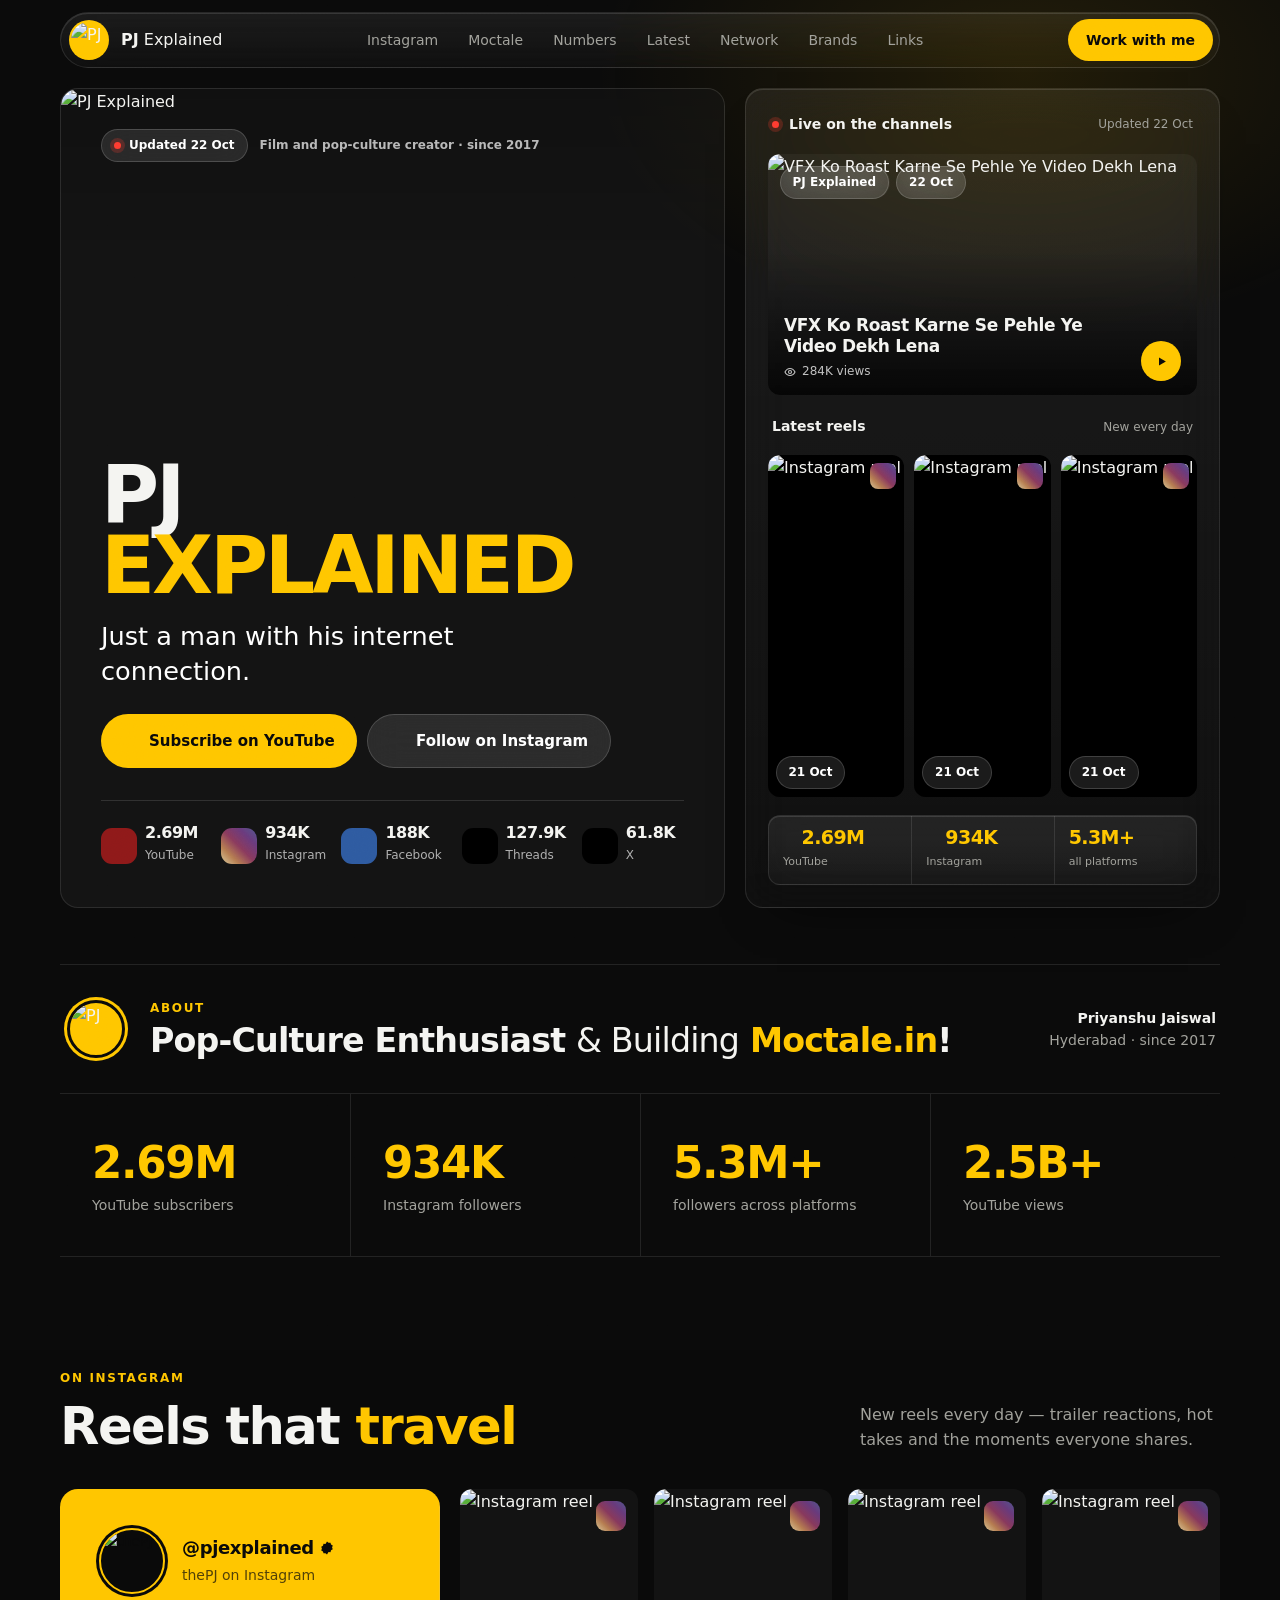
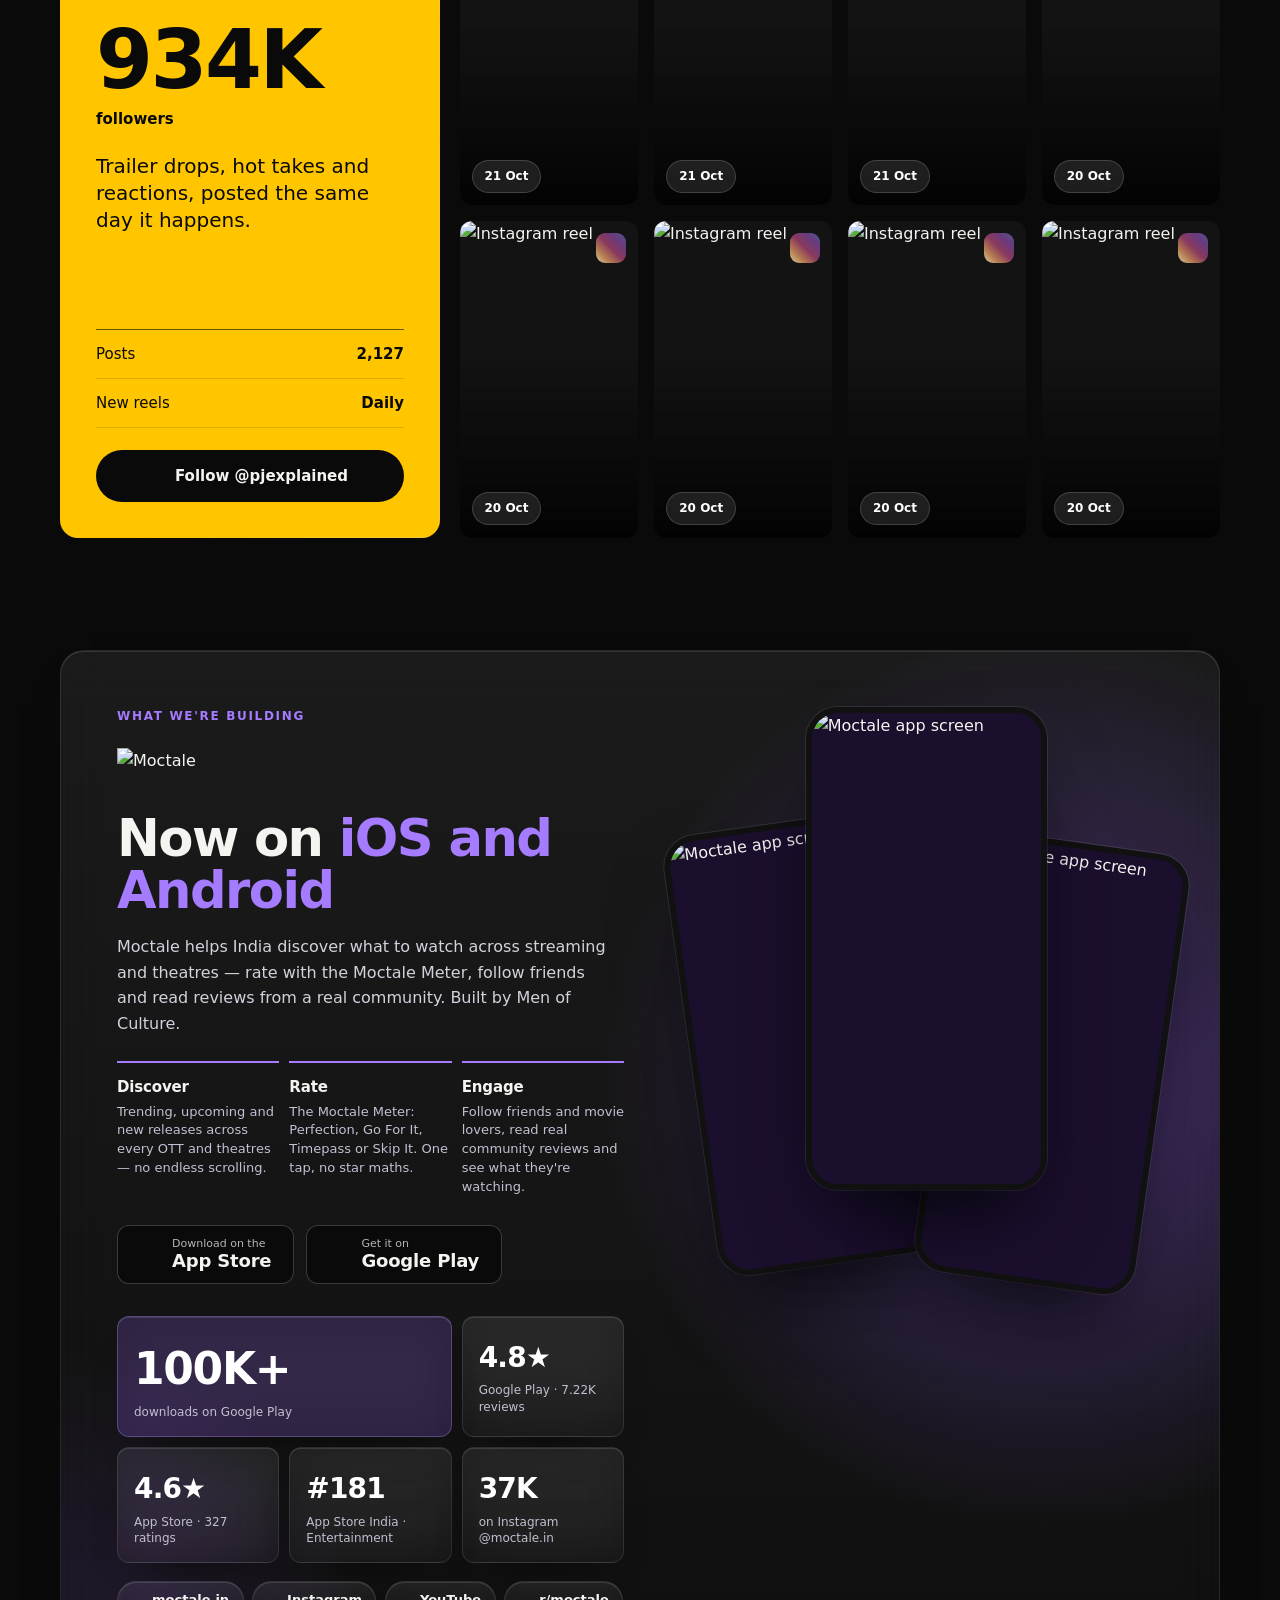
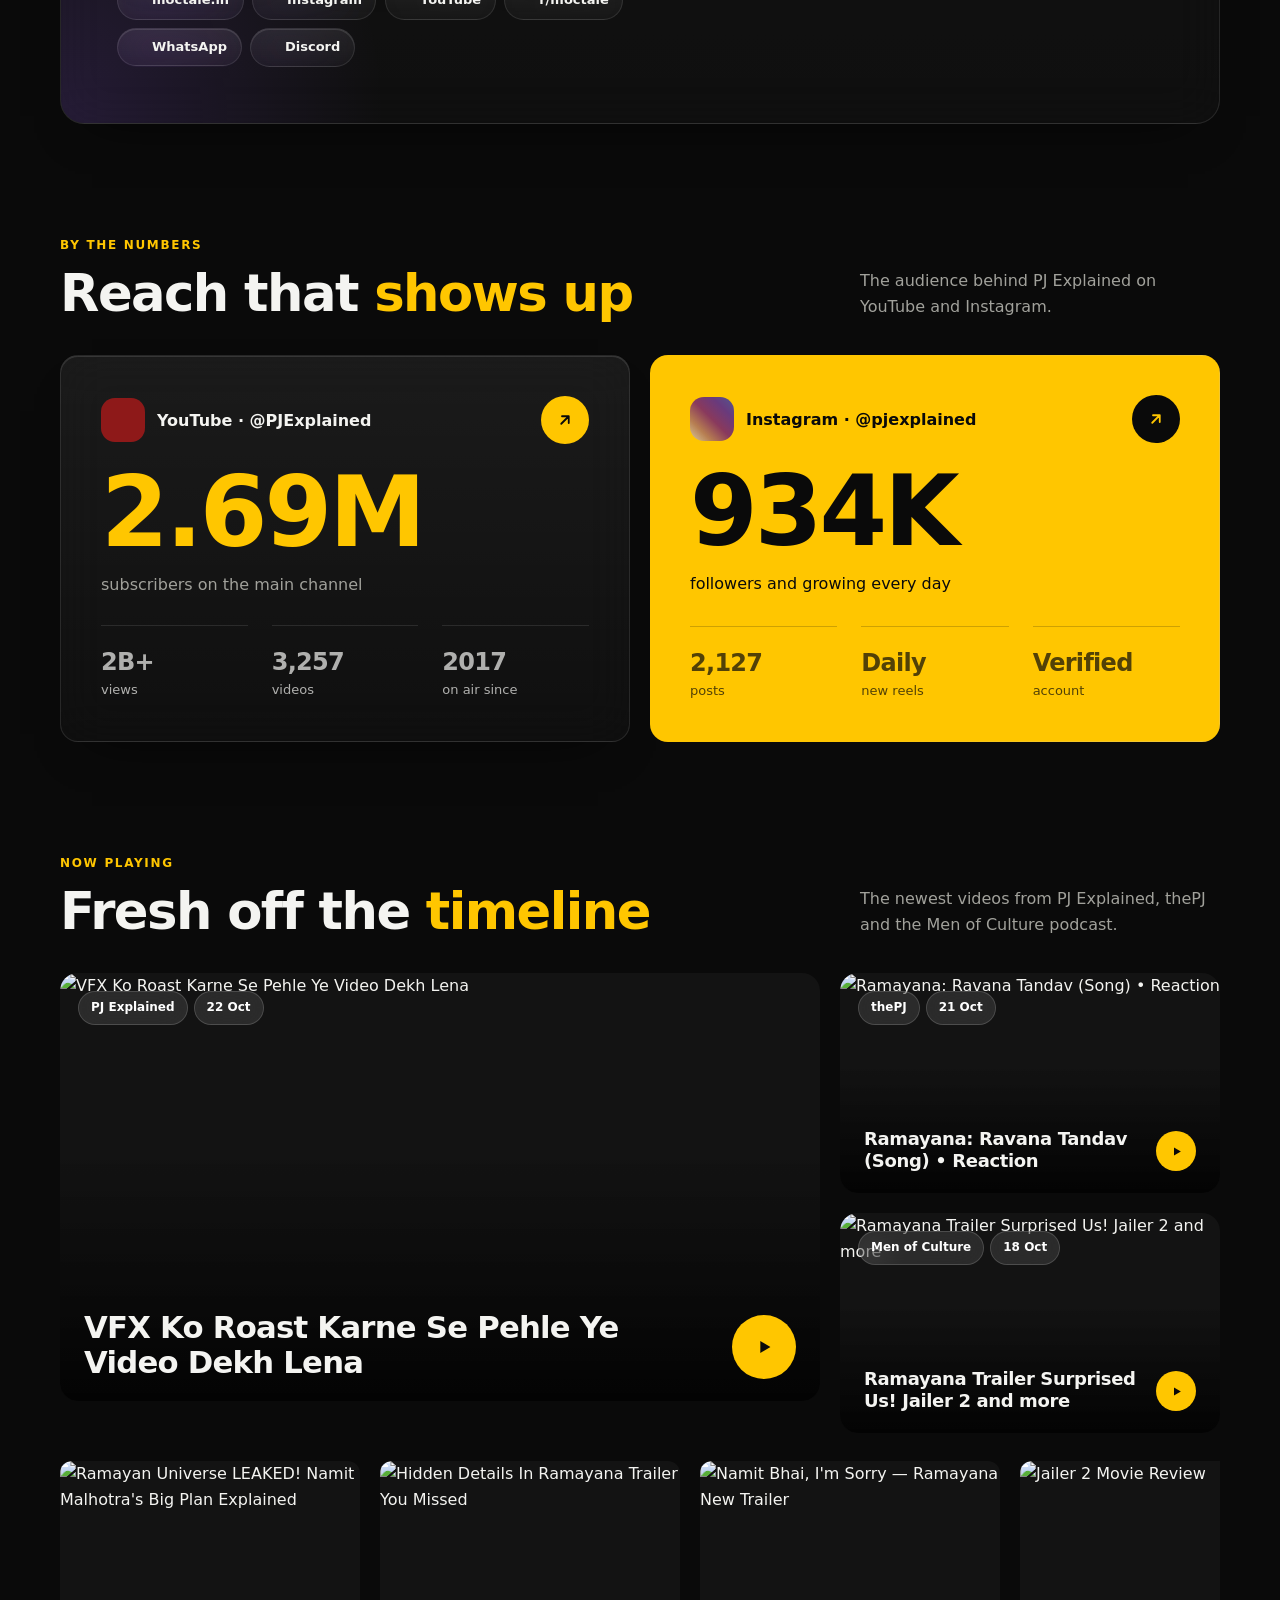
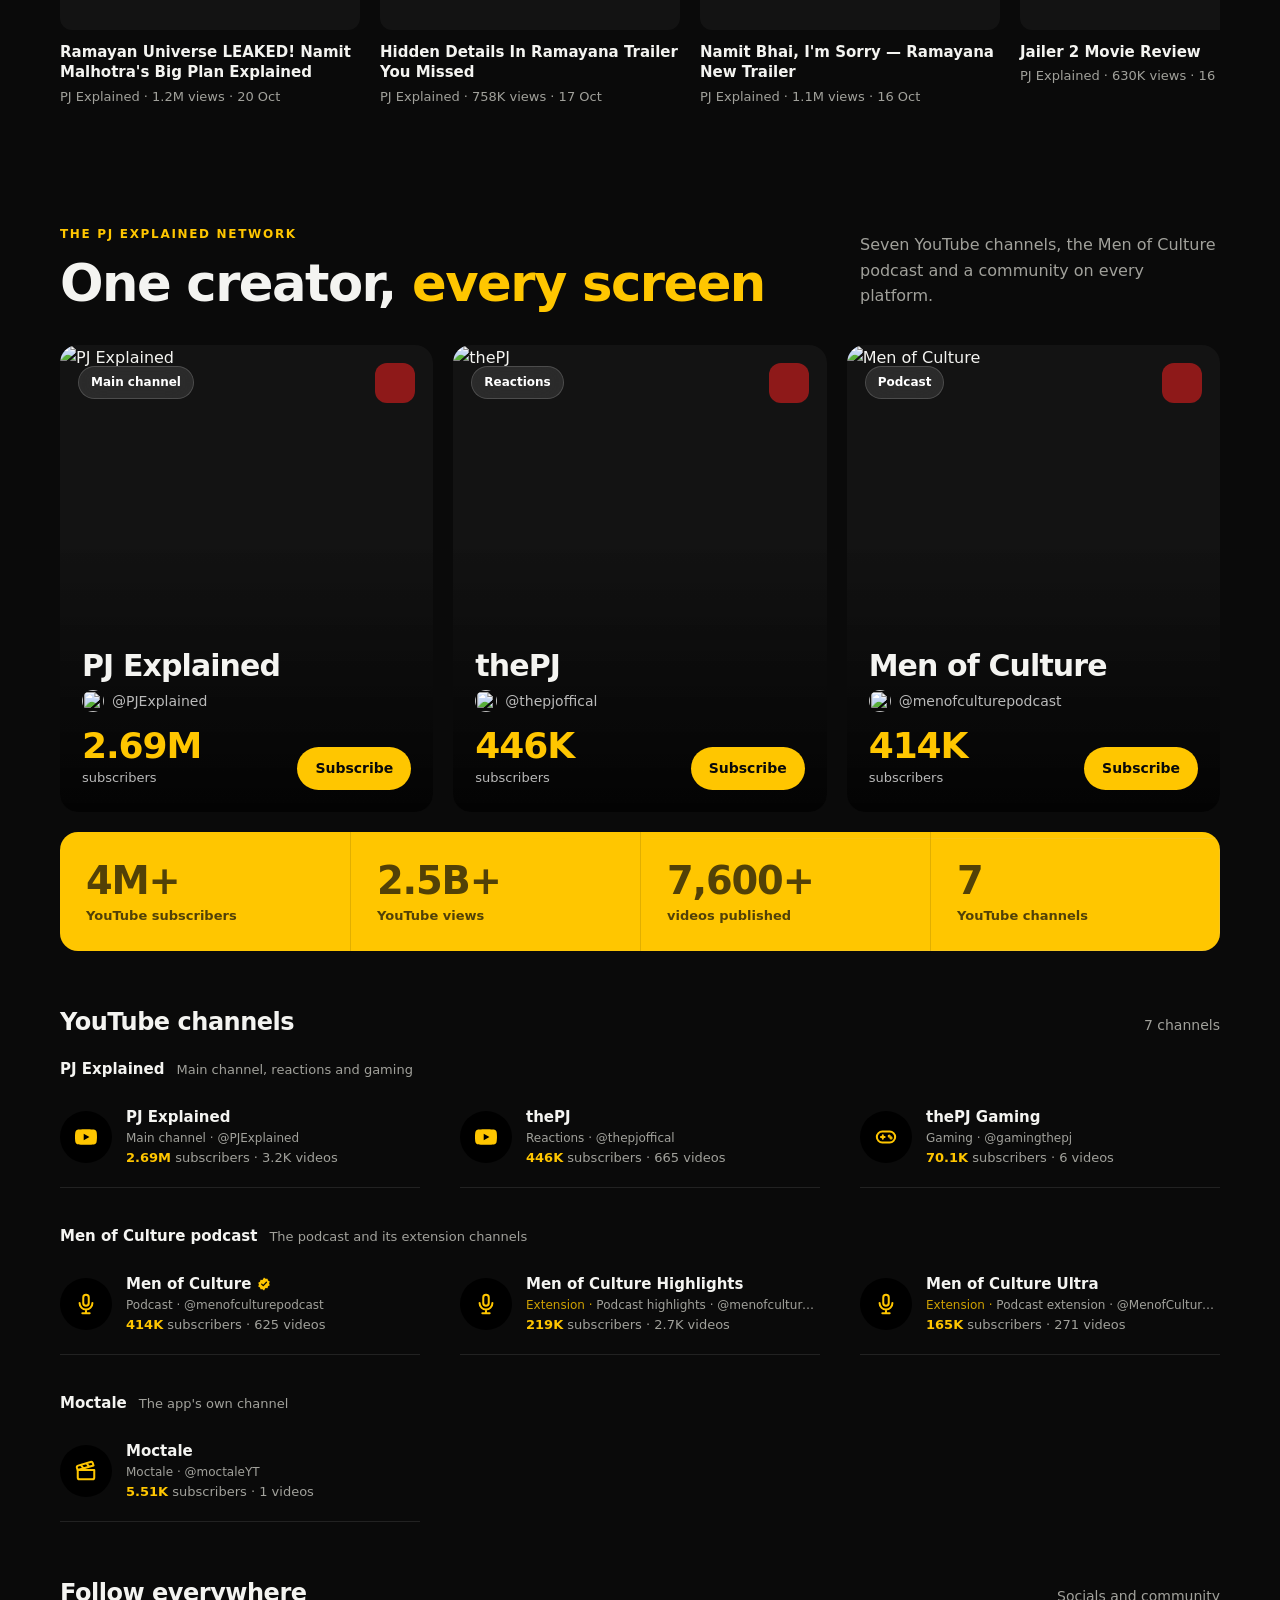
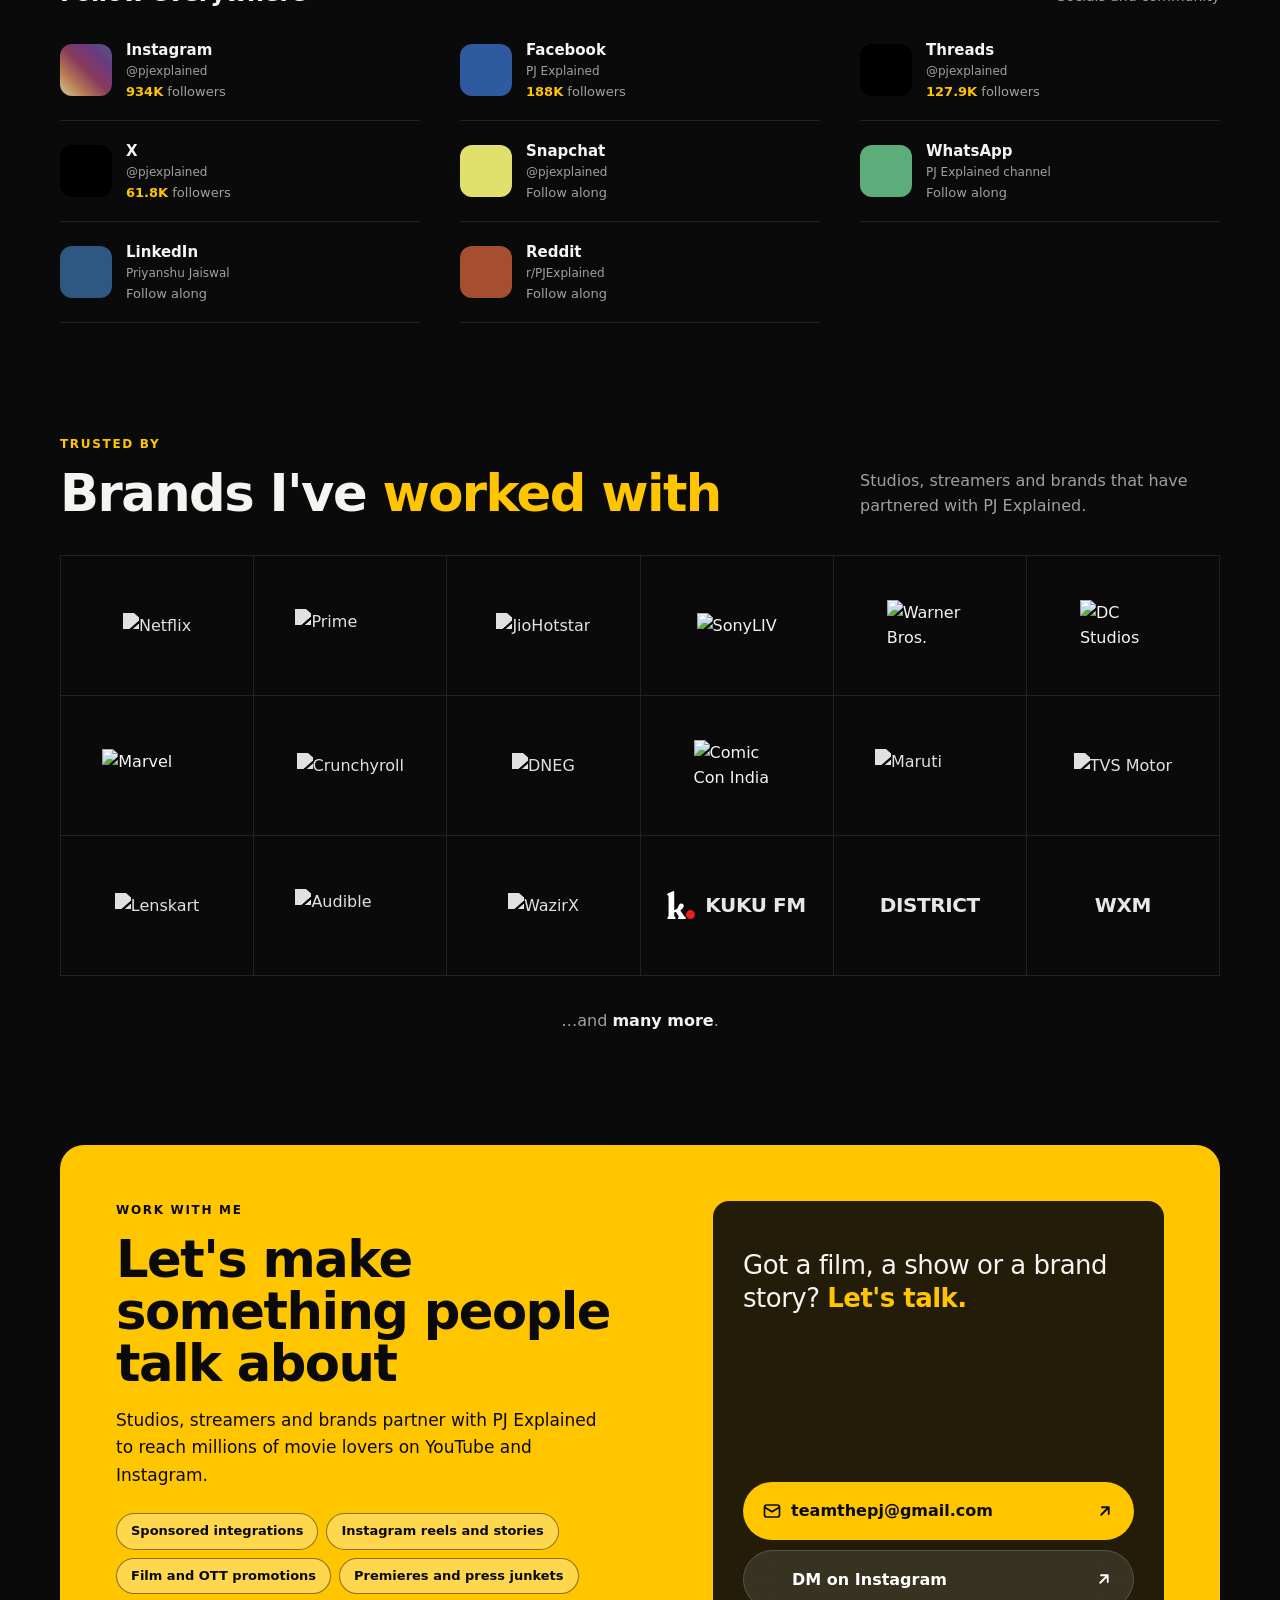
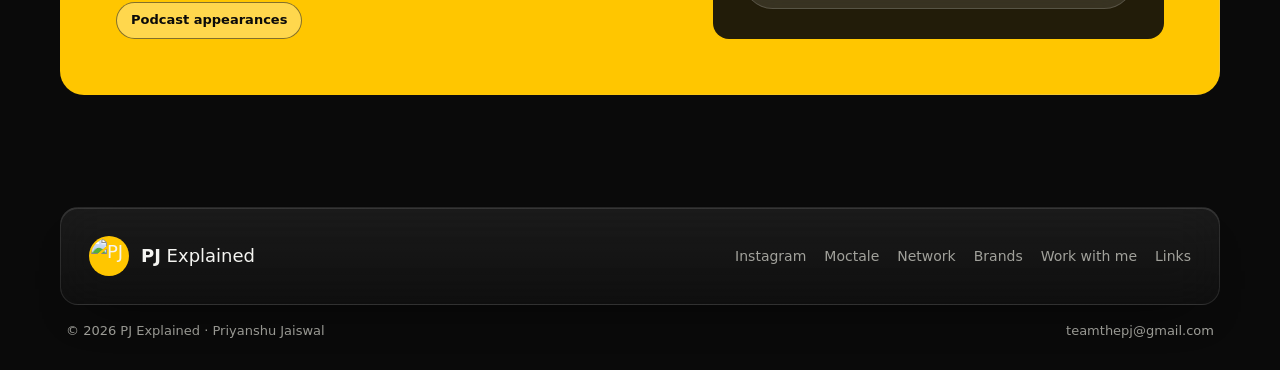
==== index.html @ 9e67bf8e "Launch pjexplained.com and /links Home page and Instagram link page, all content in data.js, Trueno " ====
<!doctype html>
<html lang="en">
<head>
<meta charset="utf-8">
<meta name="viewport" content="width=device-width, initial-scale=1, viewport-fit=cover">
<title>PJ Explained</title>
<meta name="description" content="PJ Explained — Pop-Culture Enthusiast and building Moctale.in. 2.69M on YouTube, 934K on Instagram, 5.3M+ followers across platforms.">
<meta name="theme-color" content="#0a0a0a">
<meta property="og:title" content="PJ Explained">
<meta property="og:description" content="Pop-Culture Enthusiast & Building Moctale.in!">
<meta property="og:url" content="https://pjexplained.com">
<link rel="icon" href="data:image/svg+xml,<svg xmlns='http://www.w3.org/2000/svg' viewBox='0 0 64 64'><circle cx='32' cy='32' r='32' fill='%23ffc600'/><text x='32' y='42' font-family='Arial Black,Arial' font-weight='900' font-size='26' text-anchor='middle' fill='%230a0a0a'>PJ</text></svg>">
<link rel="preconnect" href="https://fonts.cdnfonts.com" crossorigin>
<link rel="stylesheet" href="trueno.css">
<script src="data.js"></script>
<script src="data-live.js"></script>
<style>
/*
  Type system — Trueno only, four weights:
  300 light (lead text) · 400 regular (body) · 600 semibold (UI, labels) · 800 extrabold (headings, numbers)
  Headings are sentence case; only the hero name and small labels are uppercase. No italics.
*/
:root {
  --y: #ffc600;
  --bg: #0a0a0a;
  --text: #f4f4f1;
  --muted: #a1a19b;
  --glass: rgba(255,255,255,.05);
  --stroke: rgba(255,255,255,.1);
  --m: #a57bff;
  --r: 18px;
  --r-sm: 12px;
}
* { box-sizing: border-box; margin: 0; padding: 0; }
html { scroll-behavior: smooth; }
body { background: var(--bg); color: var(--text); font-family: "Trueno", system-ui, sans-serif; font-weight: 400; font-size: 16px; line-height: 1.6; -webkit-font-smoothing: antialiased; overflow-x: hidden; }
a { color: inherit; text-decoration: none; }
img { display: block; width: 100%; height: 100%; object-fit: cover; }
svg { width: 1em; height: 1em; flex: none; }
.wrap { width: min(1200px, 100% - 32px); margin-inline: auto; position: relative; }

/* type */
.label { font-size: 12px; font-weight: 600; letter-spacing: .14em; text-transform: uppercase; color: var(--y); }
.h2 { font-size: clamp(36px, 4.4vw, 60px); font-weight: 800; letter-spacing: -.03em; line-height: 1.02; margin-top: 12px; }
.accent { color: var(--y); }
.num { font-weight: 800; letter-spacing: -.03em; line-height: 1; }
.lead { font-weight: 300; font-size: clamp(20px, 2vw, 26px); line-height: 1.35; }
.muted { color: var(--muted); }

/* ambient light behind the glass + a light film grain */
.ambient { position: fixed; inset: -10%; z-index: -1; pointer-events: none; overflow: hidden; }
.ambient img { position: absolute; width: 60%; height: 60%; filter: blur(100px) saturate(1.3); opacity: .22; animation: drift 30s ease-in-out infinite alternate; }
.ambient img:nth-child(1) { top: 0; left: -5%; }
.ambient img:nth-child(2) { bottom: 0; right: -5%; animation-delay: -15s; }
.ambient::after { content: ""; position: absolute; inset: 0; background: radial-gradient(40% 35% at 75% 15%, rgba(255,198,0,.1), transparent 70%), rgba(10,10,10,.6); }
@keyframes drift { to { transform: translate(5%, 4%) scale(1.1); } }
body::after { content: ""; position: fixed; inset: -50%; z-index: 100; pointer-events: none; opacity: .05; mix-blend-mode: overlay;
  background-image: url("data:image/svg+xml,%3Csvg xmlns='http://www.w3.org/2000/svg' width='220' height='220'%3E%3Cfilter id='n'%3E%3CfeTurbulence type='fractalNoise' baseFrequency='.85' numOctaves='3' stitchTiles='stitch'/%3E%3CfeColorMatrix values='0 0 0 0 1 0 0 0 0 1 0 0 0 0 1 0 0 0 1.2 0'/%3E%3C/filter%3E%3Crect width='100%25' height='100%25' filter='url(%23n)'/%3E%3C/svg%3E");
  animation: grain 1.4s steps(5) infinite; }
@keyframes grain { 0%{transform:translate(0,0)} 25%{transform:translate(-3%,2%)} 50%{transform:translate(2%,-3%)} 75%{transform:translate(3%,3%)} 100%{transform:translate(0,0)} }

/* liquid glass */
.glass { position: relative; background: linear-gradient(180deg, rgba(255,255,255,.07), rgba(255,255,255,.025)); border: 1px solid var(--stroke); backdrop-filter: blur(24px) saturate(160%); -webkit-backdrop-filter: blur(24px) saturate(160%); box-shadow: inset 0 1px 0 rgba(255,255,255,.12), 0 24px 48px -32px rgba(0,0,0,.8); }

/* yellow surfaces carry a faint photo, faded away from the text */
.duo { position: relative; isolation: isolate; overflow: hidden; background: var(--y); color: #0a0a0a; }
.duo-bg { position: absolute; inset: 0; z-index: -1; pointer-events: none; -webkit-mask-image: linear-gradient(100deg, transparent 38%, rgba(0,0,0,.9) 92%); mask-image: linear-gradient(100deg, transparent 38%, rgba(0,0,0,.9) 92%); }
.duo-bg img { filter: grayscale(1) contrast(1.15); mix-blend-mode: multiply; opacity: .28; }
.pill-img { position: relative; isolation: isolate; overflow: hidden; }
.pill-img::before { content: ""; position: absolute; inset: 0; z-index: -1; background: var(--img) center / cover; filter: grayscale(1) contrast(1.2); mix-blend-mode: multiply; opacity: .35; -webkit-mask-image: linear-gradient(90deg, transparent 15%, #000 85%); mask-image: linear-gradient(90deg, transparent 15%, #000 85%); }

/* soft dissolve in on scroll */
.reveal { opacity: 0; filter: blur(10px); transform: translateY(20px); transition: opacity .9s ease, filter .9s ease, transform .9s ease; }
.reveal.in { opacity: 1; filter: none; transform: none; }
@media (prefers-reduced-motion: reduce) { .reveal { opacity: 1; filter: none; transform: none; } .ambient img, body::after { animation: none; } }

/* controls */
.pill { display: inline-flex; align-items: center; justify-content: center; gap: 8px; padding: 10px 18px; border-radius: 999px; font-size: 14px; font-weight: 600; white-space: nowrap; transition: transform .2s ease; }
.pill:hover { transform: translateY(-2px); }
.pill-lg { padding: 14px 22px; font-size: 15px; }
.pill-y { background: var(--y); color: #0a0a0a; }
.pill-k { background: #0a0a0a; color: var(--text); }
.pill-glass { background: rgba(255,255,255,.1); border: 1px solid rgba(255,255,255,.16); backdrop-filter: blur(16px); -webkit-backdrop-filter: blur(16px); color: #fff; }
.pill-sm { padding: 6px 12px; font-size: 12px; }
.circle { width: 48px; height: 48px; border-radius: 50%; display: grid; place-items: center; flex: none; font-size: 18px; background: var(--y); color: #0a0a0a; transition: transform .2s ease; }
a:hover .circle.spin, a.circle.spin:hover { transform: rotate(45deg); }
.live { width: 7px; height: 7px; border-radius: 50%; background: #ff3b30; box-shadow: 0 0 0 4px rgba(255,59,48,.22); animation: pulse 2s infinite; flex: none; }
@keyframes pulse { 50% { box-shadow: 0 0 0 7px rgba(255,59,48,0); } }
.tick { display: inline-grid; color: var(--y); font-size: .6em; vertical-align: middle; }
.si { display: block; width: 1em; height: 1em; background: currentColor; -webkit-mask-size: contain; mask-size: contain; -webkit-mask-repeat: no-repeat; mask-repeat: no-repeat; -webkit-mask-position: center; mask-position: center; flex: none; }
.blogo { width: 36px; height: 36px; border-radius: 11px; display: grid; place-items: center; font-size: 18px; color: #fff; flex: none; }
.ig-grad { background: linear-gradient(45deg,#feda75,#fa7e1e 25%,#d62976 50%,#962fbf 75%,#4f5bd5); color: #fff; }
/* brand colours, toned down so they sit quietly in the dark glass */
.blogo, .prof .badge { filter: saturate(.5) brightness(.92); }
.media { position: relative; overflow: hidden; border-radius: var(--r); background: rgba(255,255,255,.04); }
.media img { transition: transform .6s ease; }
a.media:hover img, a:hover > .media img { transform: scale(1.04); }
.shade::after { content: ""; position: absolute; inset: 0; background: linear-gradient(180deg, rgba(0,0,0,0) 40%, rgba(0,0,0,.82) 100%); pointer-events: none; }
.tagrow { position: absolute; z-index: 2; top: 18px; left: 18px; display: flex; gap: 6px; }

/* nav */
.nav { position: sticky; top: 12px; z-index: 50; margin-top: 12px; }
.nav .bar { display: flex; align-items: center; justify-content: space-between; gap: 16px; padding: 6px 6px 6px 8px; border-radius: 999px; }
.logo { display: flex; align-items: center; gap: 12px; font-size: 16px; font-weight: 300; }
.logo .av { width: 40px; height: 40px; border-radius: 50%; overflow: hidden; padding: 2px; background: var(--y); flex: none; }
.logo .av img { border-radius: 50%; }
.logo b { font-weight: 600; }
.nav ul { display: flex; gap: 2px; list-style: none; }
.nav ul a { display: block; padding: 9px 14px; border-radius: 999px; font-size: 14px; color: var(--muted); }
.nav ul a:hover { color: var(--text); background: rgba(255,255,255,.07); }

/* hero */
.hero { display: grid; grid-template-columns: 7fr 5fr; gap: 16px; margin-top: 16px; }
.banner { min-height: 700px; display: flex; flex-direction: column; padding: 32px; container-type: inline-size; border: 1px solid var(--stroke); }
.banner > img { position: absolute; inset: 0; }
.banner::after { content: ""; position: absolute; inset: 0; background: linear-gradient(90deg, rgba(10,10,10,.9) 0%, rgba(10,10,10,.6) 42%, rgba(10,10,10,0) 78%), linear-gradient(0deg, rgba(10,10,10,.88) 0%, rgba(10,10,10,0) 48%); pointer-events: none; }
.banner > * { position: relative; z-index: 2; }
.banner .tags { display: flex; gap: 8px; flex-wrap: wrap; }
.banner h1 { font-size: min(13.6cqi, 128px); font-weight: 800; letter-spacing: -.04em; line-height: .9; text-transform: uppercase; margin-top: auto; }
.banner h1 span { color: var(--y); display: block; }
.banner .lead { margin: 18px 0 26px; max-width: 480px; color: #fff; }
.banner .ctas { display: flex; gap: 10px; flex-wrap: wrap; }
.banner .ctas .si { font-size: 18px; }
.handles { display: grid; grid-template-columns: repeat(5, minmax(0, 1fr)); gap: 8px; margin-top: 24px; }
.handles a { display: flex; align-items: center; gap: 8px; padding: 7px; border-radius: 12px; min-width: 0; }
.handles a > span:last-child { min-width: 0; }
.handles .num { font-size: 16px; display: block; }
.handles .l { font-size: 12px; color: rgba(255,255,255,.66); line-height: 1.2; }

.feed { border-radius: var(--r); padding: 18px; display: flex; flex-direction: column; gap: 14px; }
.feed .fh { display: flex; justify-content: space-between; align-items: center; padding: 2px 4px 0; font-size: 14px; }
.feed .fh .t { display: flex; align-items: center; gap: 10px; font-weight: 600; }
.feed .fh .u { font-size: 12px; color: var(--muted); }
.feed .vid { display: block; aspect-ratio: 16 / 9; border-radius: var(--r-sm); }
.feed .vid .tagrow { top: 12px; left: 12px; }
.feed .vid .meta { position: absolute; z-index: 2; left: 16px; right: 16px; bottom: 14px; display: flex; align-items: flex-end; justify-content: space-between; gap: 12px; }
.feed .vid h4 { font-size: 17px; line-height: 1.2; font-weight: 800; letter-spacing: -.02em; }
.feed .vid .v { display: flex; align-items: center; gap: 6px; font-size: 12px; color: rgba(255,255,255,.75); margin-top: 6px; }
.feed .vid .circle { width: 40px; height: 40px; font-size: 15px; }
.feed .sub { display: flex; justify-content: space-between; align-items: baseline; padding: 2px 4px 0; font-size: 14px; }
.feed .sub b { font-weight: 600; }
.feed .sub span { font-size: 12px; color: var(--muted); }
.feed .reelrow { display: grid; grid-template-columns: repeat(3, 1fr); gap: 10px; flex: 1; min-height: 0; }
.feed .reelrow a { position: relative; border-radius: 12px; overflow: hidden; background: #000; min-height: 200px; }
.feed .reelrow a::after { content: ""; position: absolute; inset: 0; background: linear-gradient(180deg, rgba(0,0,0,0) 60%, rgba(0,0,0,.7)); }
.feed .reelrow .d { position: absolute; z-index: 2; left: 8px; bottom: 8px; }
.feed .reelrow .i { position: absolute; z-index: 2; top: 8px; right: 8px; width: 26px; height: 26px; border-radius: 8px; font-size: 14px; }
.feed .counts { display: grid; grid-template-columns: repeat(3, 1fr); border-radius: var(--r-sm); }
.feed .counts div { padding: 12px 14px; }
.feed .counts div + div { border-left: 1px solid var(--stroke); }
.feed .counts .num { display: flex; align-items: center; gap: 6px; font-size: 19px; color: var(--y); }
.feed .counts .si { font-size: 13px; color: var(--text); }
.feed .counts span { font-size: 11px; color: var(--muted); }

/* about */
.about { margin-top: 16px; border-radius: var(--r); padding: 20px 28px 20px 20px; display: flex; align-items: center; gap: 22px; }
.about .ring { width: 80px; height: 80px; border-radius: 50%; padding: 3px; background: var(--y); flex: none; }
.about .ring img { border-radius: 50%; border: 3px solid #0a0a0a; }
.about .txt { flex: 1; min-width: 0; }
.about h2 { font-size: clamp(22px, 2.6vw, 34px); line-height: 1.15; font-weight: 800; letter-spacing: -.025em; margin-top: 4px; }
.about h2 .soft { font-weight: 300; }
.about h2 a { color: var(--y); }
.about .who { text-align: right; color: var(--muted); font-size: 14px; flex: none; }
.about .who b { display: block; color: var(--text); font-weight: 600; }

/* totals */
.totals { display: grid; grid-template-columns: repeat(4, 1fr); gap: 16px; margin-top: 16px; }
.total { border-radius: var(--r); padding: 26px 26px 24px; }
.total .num { display: block; font-size: clamp(34px, 3.4vw, 48px); color: var(--y); }
.total span { display: block; margin-top: 8px; font-size: 14px; color: var(--muted); }
.total.duo .num { color: #0a0a0a; }
.total.duo span { color: rgba(10,10,10,.7); font-weight: 600; }

/* sections */
section { margin-top: 120px; scroll-margin-top: 96px; }
.head { display: flex; align-items: flex-end; justify-content: space-between; gap: 24px; margin-bottom: 32px; flex-wrap: wrap; }
.head p { color: var(--muted); max-width: 360px; font-size: 16px; }
.subhead { display: flex; justify-content: space-between; align-items: baseline; margin: 48px 4px 16px; }
.subhead h3 { font-size: 24px; font-weight: 800; letter-spacing: -.02em; }
.subhead span { color: var(--muted); font-size: 14px; }

/* instagram */
.ig { display: grid; grid-template-columns: 4fr 8fr; gap: 16px; }
.igcard { border-radius: var(--r); padding: 30px; display: flex; flex-direction: column; gap: 22px; }
.igcard .who { display: flex; align-items: center; gap: 14px; }
.igcard .ring { width: 72px; height: 72px; border-radius: 50%; padding: 3px; background: #0a0a0a; flex: none; }
.igcard .ring img { border-radius: 50%; border: 2px solid var(--y); }
.igcard .who b { display: flex; align-items: center; gap: 6px; font-size: 18px; font-weight: 800; letter-spacing: -.02em; }
.igcard .who span { font-size: 14px; color: rgba(10,10,10,.7); }
.igcard .big { font-size: clamp(64px, 6.4vw, 96px); }
.igcard .big + span { display: block; font-size: 15px; font-weight: 600; margin-top: 6px; }
.igcard .lead { font-size: 20px; }
.igcard .rows { border-top: 1px solid rgba(10,10,10,.6); margin-top: auto; }
.igcard .rows div { display: flex; justify-content: space-between; padding: 12px 0; border-bottom: 1px solid rgba(10,10,10,.14); font-size: 15px; }
.igcard .rows b { font-weight: 800; }
.reels { display: grid; grid-template-columns: repeat(4, 1fr); gap: 12px; }
.reel { display: block; aspect-ratio: 9 / 16; border-radius: var(--r-sm); }
.reel .ic { position: absolute; z-index: 2; top: 12px; right: 12px; width: 30px; height: 30px; border-radius: 9px; font-size: 16px; }
.reel .d { position: absolute; z-index: 2; left: 12px; bottom: 12px; }

/* moctale */
.moc { border-radius: 24px; padding: 48px; display: grid; grid-template-columns: 1.05fr 1fr; gap: 40px; overflow: hidden; }
.moc::before { content: ""; position: absolute; inset: 0; z-index: 0; pointer-events: none; background: radial-gradient(55% 60% at 85% 40%, rgba(150,90,255,.38), transparent 70%), radial-gradient(40% 50% at 0% 100%, rgba(150,90,255,.16), transparent 70%); }
.moc > * { position: relative; z-index: 1; min-width: 0; }
.moc .label { color: var(--m); }
.moc .mlogo { height: 40px; width: auto; max-width: 100%; margin: 22px 0 24px; }
.moc .h2 .accent { color: var(--m); }
.moc p { color: #d4d1dd; max-width: 500px; margin-top: 18px; }
.mfeat { display: grid; grid-template-columns: repeat(3, 1fr); gap: 10px; margin-top: 24px; }
.mfeat div { padding-top: 12px; border-top: 2px solid var(--m); }
.mfeat b { display: block; font-size: 15px; font-weight: 800; letter-spacing: -.01em; }
.mfeat span { display: block; margin-top: 4px; font-size: 13px; line-height: 1.45; color: #c4bfd2; }
.stores { display: flex; gap: 12px; flex-wrap: wrap; margin-top: 28px; }
.store { display: flex; align-items: center; gap: 12px; padding: 11px 22px 11px 16px; border-radius: 12px; background: #0a0a0a; border: 1px solid rgba(255,255,255,.2); transition: transform .2s ease, border-color .2s ease; }
.store:hover { transform: translateY(-2px); border-color: var(--m); }
.store .si { font-size: 26px; }
.store small { display: block; font-size: 11px; color: #b5b5b5; line-height: 1.2; }
.store b { display: block; font-size: 18px; font-weight: 600; letter-spacing: -.01em; line-height: 1.2; }
.mstats { display: grid; grid-template-columns: repeat(3, 1fr); gap: 10px; margin-top: 28px; }
.mstat { border-radius: var(--r-sm); padding: 16px; }
.mstat .num { display: block; font-size: 28px; color: #fff; }
.mstat span { display: block; margin-top: 6px; font-size: 12px; color: #c4bfd2; line-height: 1.35; }
.mstat:first-child { grid-column: span 2; background: rgba(150,90,255,.2); border-color: rgba(190,160,255,.3); }
.mstat:first-child .num { font-size: 44px; }
.mpills { display: flex; flex-wrap: wrap; gap: 8px; margin-top: 18px; }
.mpills a { display: flex; align-items: center; gap: 8px; padding: 8px 14px 8px 10px; border-radius: 999px; font-size: 13px; font-weight: 600; }
.mpills .si, .mpills img { width: 16px; height: 16px; font-size: 16px; border-radius: 4px; }
.phones { position: relative; min-height: 600px; }
.phone { position: absolute; width: 46%; aspect-ratio: 1 / 2; border-radius: 32px; overflow: hidden; border: 6px solid #111; box-shadow: 0 40px 80px -24px rgba(0,0,0,.8), 0 0 0 1px rgba(255,255,255,.1); background: #1b0f2e; }
.phone:nth-child(1) { left: 2%; top: 12%; transform: rotate(-8deg); }
.phone:nth-child(2) { left: 26%; top: 0; z-index: 2; width: 50%; }
.phone:nth-child(3) { right: 0; top: 14%; transform: rotate(8deg); }

/* by the numbers */
.nums { display: grid; grid-template-columns: 1fr 1fr; gap: 16px; }
.panel { border-radius: var(--r); padding: 32px; display: flex; flex-direction: column; gap: 24px; min-height: 420px; }
.panel .ptop { display: flex; justify-content: space-between; align-items: center; }
.panel .plat { display: flex; align-items: center; gap: 12px; font-weight: 600; font-size: 16px; }
.panel .plat .blogo { width: 44px; height: 44px; border-radius: 14px; font-size: 22px; }
.panel .big { font-size: clamp(72px, 7.6vw, 116px); }
.panel.glass .big { color: var(--y); }
.panel .big + span { display: block; font-size: 16px; margin-top: 10px; }
.panel.glass .big + span { color: var(--muted); }
.panel .grid3 { display: grid; grid-template-columns: repeat(3, 1fr); gap: 10px; margin-top: auto; }
.panel .grid3 div { border-radius: 12px; padding: 16px; }
.panel.glass .grid3 div { background: rgba(255,255,255,.05); border: 1px solid var(--stroke); }
.panel.duo .grid3 div { background: rgba(255,255,255,.4); }
.panel .grid3 .num { display: block; font-size: 24px; }
.panel .grid3 span { display: block; margin-top: 6px; font-size: 13px; opacity: .7; }

/* now playing */
.np { display: grid; grid-template-columns: 2fr 1fr; gap: 16px; }
.feature { aspect-ratio: 16 / 9; display: block; }
.feature .meta, .vcard .meta { position: absolute; z-index: 2; left: 24px; right: 24px; bottom: 22px; display: flex; align-items: flex-end; justify-content: space-between; gap: 16px; }
.feature h4 { font-size: clamp(22px, 2.4vw, 34px); line-height: 1.12; font-weight: 800; letter-spacing: -.025em; max-width: 620px; }
.feature .circle { width: 64px; height: 64px; font-size: 22px; }
.np .side { display: grid; gap: 16px; grid-template-rows: 1fr 1fr; }
.vcard { display: block; min-height: 220px; }
.vcard h5 { font-size: 18px; line-height: 1.2; font-weight: 800; letter-spacing: -.02em; }
.vcard .circle { width: 40px; height: 40px; font-size: 15px; }
.strip { display: grid; grid-auto-flow: column; grid-auto-columns: minmax(300px, 1fr); gap: 16px; margin-top: 16px; overflow-x: auto; scroll-snap-type: x mandatory; padding-bottom: 6px; scrollbar-width: none; }
.strip::-webkit-scrollbar { display: none; }
.strip a { scroll-snap-align: start; }
.strip .thumb { aspect-ratio: 16 / 9; border-radius: var(--r-sm); }
.strip .t { font-weight: 600; font-size: 15px; margin-top: 12px; line-height: 1.35; }
.strip .c { color: var(--muted); font-size: 13px; margin-top: 4px; }

/* network */
.yt { display: grid; grid-template-columns: repeat(3, 1fr); gap: 16px; }
.prof { display: block; aspect-ratio: 4 / 5; }
.prof .tagrow { right: 18px; justify-content: space-between; align-items: center; }
.prof .badge { width: 40px; height: 40px; border-radius: 12px; background: #ff0000; color: #fff; display: grid; place-items: center; font-size: 20px; }
.prof .info { position: absolute; z-index: 2; left: 22px; right: 22px; bottom: 22px; }
.prof h4 { font-size: 30px; line-height: 1.05; font-weight: 800; letter-spacing: -.03em; }
.prof .handle { color: rgba(255,255,255,.72); font-size: 14px; display: flex; align-items: center; gap: 8px; margin-top: 8px; }
.prof .handle .av { width: 22px; height: 22px; border-radius: 50%; overflow: hidden; flex: none; }
.prof .foot { display: flex; align-items: flex-end; justify-content: space-between; margin-top: 16px; gap: 12px; }
.prof .count .num { display: block; font-size: 36px; color: var(--y); }
.prof .count span { font-size: 13px; color: rgba(255,255,255,.72); }
.ntotals { display: grid; grid-template-columns: repeat(4, 1fr); margin-top: 16px; border-radius: var(--r); }
.ntotals div { padding: 24px 26px; }
.ntotals div + div { border-left: 1px solid rgba(10,10,10,.12); }
.ntotals .num { display: block; font-size: clamp(28px, 3vw, 40px); }
.ntotals span { display: block; margin-top: 6px; font-size: 13px; font-weight: 600; opacity: .7; }
.chips { display: grid; grid-template-columns: repeat(4, 1fr); gap: 12px; }
.chip { display: flex; align-items: center; gap: 14px; padding: 14px; border-radius: 14px; transition: border-color .2s ease, transform .2s ease; min-width: 0; }
.chip:hover { border-color: rgba(255,198,0,.5); transform: translateY(-2px); }
.chip .av { width: 52px; height: 52px; border-radius: 50%; overflow: hidden; flex: none; background: #000; display: grid; place-items: center; color: var(--y); font-size: 22px; }
.chip .av > * { grid-area: 1 / 1; }
.chip .blogo { width: 52px; height: 52px; border-radius: 12px; font-size: 24px; }
.chip .tx { min-width: 0; }
.cgroup { grid-column: 1 / -1; display: flex; align-items: baseline; gap: 12px; padding: 14px 4px 2px; border-top: 1px solid var(--stroke); }
.cgroup:first-child { border-top: 0; padding-top: 0; }
.cgroup b { font-size: 15px; font-weight: 600; }
.cgroup span { font-size: 13px; color: var(--muted); }
.chip.ext { border-style: dashed; }
.chip b { display: flex; align-items: center; gap: 6px; font-size: 15px; font-weight: 600; white-space: nowrap; overflow: hidden; text-overflow: ellipsis; }
.chip b svg { color: var(--y); font-size: 14px; }
.chip .h { color: var(--muted); font-size: 12px; white-space: nowrap; overflow: hidden; text-overflow: ellipsis; }
.chip .s { font-size: 13px; color: var(--muted); }
.chip .s strong { color: var(--y); font-weight: 800; }

/* brands */
.brands { display: grid; grid-template-columns: repeat(6, 1fr); gap: 12px; }
.brand { height: 120px; border-radius: 14px; display: grid; place-items: center; padding: 22px; transition: transform .25s ease, border-color .25s ease; }
.brand:hover { transform: translateY(-2px); border-color: rgba(255,255,255,.22); }
.brand img { width: auto; height: auto; object-fit: contain; }
.brand.wide img { max-width: 74%; max-height: 32px; }
.brand.tall img { max-width: 58%; max-height: 64px; }
.brand.mono img { filter: brightness(0) invert(1); opacity: .88; }
.brand .word { font-size: 20px; font-weight: 800; letter-spacing: -.02em; text-transform: uppercase; display: flex; align-items: center; gap: 10px; white-space: nowrap; color: rgba(255,255,255,.9); }
.brand .word svg { width: 28px; height: 28px; color: #fff; }
.more { text-align: center; margin-top: 24px; color: var(--muted); font-size: 16px; }
.more b { color: var(--text); font-weight: 600; }

/* collab */
.collab { border-radius: 24px; padding: 48px; display: grid; grid-template-columns: 1.2fr 1fr; gap: 40px; align-items: stretch; }
.collab .label { color: #0a0a0a; }
.collab p { font-size: 17px; margin-top: 18px; max-width: 500px; }
.collab ul { list-style: none; display: flex; flex-wrap: wrap; gap: 8px; margin-top: 24px; }
.collab li { border: 1px solid rgba(10,10,10,.5); border-radius: 999px; padding: 7px 14px; font-weight: 600; font-size: 13px; background: rgba(255,255,255,.3); }
.collab .box { background: rgba(10,10,10,.9); color: var(--text); border-radius: 16px; padding: 30px; display: flex; flex-direction: column; justify-content: space-between; gap: 28px; }
.collab .box .q { font-size: 26px; line-height: 1.25; font-weight: 300; letter-spacing: -.02em; }
.collab .box .q b { font-weight: 800; color: var(--y); }
.collab .box .contact { display: grid; gap: 10px; }
.collab .box .pill { justify-content: space-between; padding: 16px 20px; font-size: 16px; }
.collab .box .pill span { display: flex; align-items: center; gap: 10px; }
.collab .box .pill .si, .collab .box .pill svg { font-size: 18px; }

/* footer */
footer { margin: 96px 0 28px; }
.fwrap { border-radius: var(--r); padding: 28px; display: flex; justify-content: space-between; align-items: center; gap: 24px; flex-wrap: wrap; }
.fwrap .logo { font-size: 18px; }
.fwrap nav { display: flex; gap: 18px; flex-wrap: wrap; font-size: 14px; color: var(--muted); }
.fwrap nav a:hover { color: var(--text); }
.fbar { display: flex; justify-content: space-between; gap: 16px; flex-wrap: wrap; color: var(--muted); font-size: 13px; margin-top: 16px; padding: 0 6px; }
.fbar a:hover { color: var(--y); }

/* ---------- clean pass: more air, fewer boxes, hairlines instead of cards ---------- */
.wrap { width: min(1160px, 100% - 48px); }
section { margin-top: 112px; }
.head { margin-bottom: 36px; }
.head p { font-weight: 300; }
.h2 { font-size: clamp(34px, 4vw, 54px); }
.subhead { margin: 52px 0 8px; }
body::after { opacity: .035; }
.ambient img { opacity: .16; }

.hero { gap: 20px; margin-top: 20px; }
/* same composition as phone: photo on top dissolving into dark, name and text underneath */
.banner { padding: 40px; min-height: 820px; }
.banner > img { height: 50%; -webkit-mask-image: linear-gradient(180deg, #000 55%, transparent 100%); mask-image: linear-gradient(180deg, #000 55%, transparent 100%); }
.banner::after { background: linear-gradient(180deg, rgba(10,10,10,.4) 0, rgba(10,10,10,0) 22%); }
.banner .tags .pill:nth-child(2) { background: none; border: 0; backdrop-filter: none; -webkit-backdrop-filter: none; color: rgba(255,255,255,.7); padding-left: 4px; }
.handles { gap: 18px; margin-top: 32px; padding-top: 24px; border-top: 1px solid rgba(255,255,255,.12); }
.handles a { background: none; border: 0; box-shadow: none; backdrop-filter: none; -webkit-backdrop-filter: none; padding: 0; }
.feed { padding: 22px; gap: 18px; }

.about { margin-top: 56px; padding: 32px 4px; background: none; border: 0; box-shadow: none; backdrop-filter: none; -webkit-backdrop-filter: none; border-radius: 0; border-top: 1px solid var(--stroke); }
.about .ring { width: 64px; height: 64px; }

.totals { margin-top: 0; gap: 0; border-top: 1px solid var(--stroke); border-bottom: 1px solid var(--stroke); }
.total, .total.duo { background: none; border: 0; box-shadow: none; backdrop-filter: none; -webkit-backdrop-filter: none; border-radius: 0; padding: 40px 32px; color: var(--text); }
.total + .total { border-left: 1px solid var(--stroke); }
.total .duo-bg { display: none; }
.total.duo span:not(.num) { color: var(--muted); font-weight: 400; }
.total.duo .num { color: var(--y); font-weight: 800; }

.ig { gap: 20px; }
.igcard { padding: 36px; }
.reels { gap: 16px; }

.moc { padding: 56px; gap: 56px; }
.mstats { margin-top: 32px; }

.nums { gap: 20px; }
.panel { padding: 40px; min-height: 0; gap: 20px; }
.panel .grid3 { gap: 0 24px; margin-top: auto; padding-top: 8px; }
.panel .grid3 div, .panel.glass .grid3 div, .panel.duo .grid3 div { background: none; border: 0; border-radius: 0; padding: 18px 0 0; border-top: 1px solid var(--stroke); }
.panel.duo .grid3 div { border-top-color: rgba(10,10,10,.2); }

.np, .np .side { gap: 20px; }
.strip { gap: 20px; margin-top: 28px; }

.yt { gap: 20px; }
.ntotals { margin-top: 20px; }
.chips { grid-template-columns: repeat(3, 1fr); gap: 0 40px; }
.chip, .chip.glass { background: none; border: 0; box-shadow: none; backdrop-filter: none; -webkit-backdrop-filter: none; border-radius: 0; padding: 18px 0; border-bottom: 1px solid var(--stroke); }
.chip:hover { transform: none; border-bottom-color: rgba(255,198,0,.5); }
.chip.ext { border-style: solid; }
.chip.ext .h::before { content: "Extension · "; color: var(--y); opacity: .8; }
.cgroup { padding: 36px 0 6px; border-top: 0; }
.cgroup:first-child { padding-top: 8px; }

.brands { gap: 0; border-top: 1px solid var(--stroke); border-left: 1px solid var(--stroke); }
.brand, .brand.glass { background: none; border: 0; box-shadow: none; backdrop-filter: none; -webkit-backdrop-filter: none; border-radius: 0; height: 140px; border-right: 1px solid var(--stroke); border-bottom: 1px solid var(--stroke); }
.brand:hover { transform: none; background: rgba(255,255,255,.03); }
.more { margin-top: 32px; }

.collab { padding: 56px; gap: 56px; }
footer { margin-top: 112px; }

@media (max-width: 1100px) {
  .chips { grid-template-columns: repeat(2, 1fr); }
  .brands { grid-template-columns: repeat(4, 1fr); }
  .moc { grid-template-columns: minmax(0, 1fr); }
  .phones { min-height: 520px; max-width: 560px; width: 100%; margin: 0 auto; }
}
@media (max-width: 1000px) {
  .hero, .np, .collab, .ig, .nums { grid-template-columns: 1fr; }
  .banner { min-height: 640px; }
  .feed .reelrow a { min-height: 0; aspect-ratio: 9 / 16; }
  .totals, .ntotals { grid-template-columns: repeat(2, 1fr); }
  .ntotals div:nth-child(3) { border-left: 0; }
  .ntotals div:nth-child(n+3) { border-top: 1px solid rgba(10,10,10,.12); }
  .yt { grid-template-columns: 1fr 1fr; }
  .nav ul { display: none; }
  .about .who { display: none; }
}
@media (max-width: 640px) {
  :root { --r: 16px; }
  .banner { padding: 22px; min-height: 0; background: transparent; }
  .banner > img { height: 440px; -webkit-mask-image: linear-gradient(180deg, #000 50%, transparent 100%); mask-image: linear-gradient(180deg, #000 50%, transparent 100%); }
  .banner::after { background: linear-gradient(180deg, rgba(10,10,10,.35) 0, rgba(10,10,10,0) 30%); }
  .banner h1 { margin-top: 270px; }
  .feed { padding: 14px; }
  .handles { grid-template-columns: repeat(3, minmax(0, 1fr)); }
  .about { flex-direction: column; text-align: center; padding: 24px; gap: 14px; }
  .total { padding: 20px; }
  .yt, .chips { grid-template-columns: 1fr; }
  .brands { grid-template-columns: repeat(2, 1fr); }
  .brand { height: 96px; }
  .np .side { grid-template-rows: none; }
  .feature { aspect-ratio: 4 / 5; }
  .feature .circle { width: 52px; height: 52px; }
  .reels { grid-template-columns: none; grid-auto-flow: column; grid-auto-columns: 62%; overflow-x: auto; scroll-snap-type: x mandatory; scrollbar-width: none; }
  .reels::-webkit-scrollbar { display: none; }
  .reel { scroll-snap-align: start; }
  .panel { padding: 24px; min-height: 0; }
  .panel .grid3 .num { font-size: 19px; }
  .igcard { padding: 24px; }
  .moc { padding: 26px; border-radius: 18px; }
  .mstats { grid-template-columns: 1fr 1fr; }
  .mfeat { grid-template-columns: 1fr; }
  .phones { min-height: 400px; }
  .phone { border-width: 4px; border-radius: 22px; }
  .collab { padding: 26px; border-radius: 18px; }
  section { margin-top: 88px; }
  .nav .pill { padding: 9px 14px; }
  .logo span.n { display: none; }
}
@media (max-width: 1000px) {
  .total:nth-child(3) { border-left: 0; }
  .total:nth-child(n+3) { border-top: 1px solid var(--stroke); }
  .moc, .collab, .panel { padding: 32px; }
  .banner { min-height: 780px; }
  .banner > img { height: 56%; }
}
@media (max-width: 640px) {
  .wrap { width: calc(100% - 32px); }
  .banner { min-height: 0; }
  .banner > img { height: 440px; }
  section { margin-top: 80px; }
  .head { margin-bottom: 24px; }
  .banner { padding: 22px; }
  .handles { gap: 14px; }
  .about { margin-top: 32px; padding: 28px 0; }
  .total, .total.duo { padding: 26px 16px; }
  .moc, .collab, .panel, .igcard { padding: 24px; }
  .brand, .brand.glass { height: 100px; }
  footer { margin-top: 80px; }
  .cgroup { flex-direction: column; gap: 2px; }
}
</style>
</head>
<body>
<div class="ambient" data-ambient></div>

<div class="wrap">
  <nav class="nav">
    <div class="bar glass">
      <a href="#top" class="logo"><span class="av" data-nav-av></span><span class="n"><b>PJ</b> Explained</span></a>
      <ul>
        <li><a href="#instagram">Instagram</a></li>
        <li><a href="#moctale">Moctale</a></li>
        <li><a href="#numbers">Numbers</a></li>
        <li><a href="#latest">Latest</a></li>
        <li><a href="#network">Network</a></li>
        <li><a href="#brands">Brands</a></li>
        <li><a href="links/">Links</a></li>
      </ul>
      <a href="#collab" class="pill pill-y pill-img" data-work-btn>Work with me</a>
    </div>
  </nav>

  <header class="hero" id="top">
    <div class="media banner">
      <img data-photo alt="PJ Explained">
      <div class="tags">
        <span class="pill pill-glass pill-sm"><span class="live"></span><span data-updated></span></span>
        <span class="pill pill-glass pill-sm">Film and pop-culture creator · since 2017</span>
      </div>
      <h1>PJ <span>Explained</span></h1>
      <p class="lead" data-tagline></p>
      <div class="ctas">
        <a class="pill pill-lg pill-y" data-yt-link target="_blank" rel="noopener"><span data-yt-icon></span>Subscribe on YouTube</a>
        <a class="pill pill-lg pill-glass" data-ig-link target="_blank" rel="noopener"><span data-ig-icon></span>Follow on Instagram</a>
      </div>
      <div class="handles" data-handles></div>
    </div>

    <aside class="feed glass">
      <div class="fh"><span class="t"><span class="live"></span>Live on the channels</span><span class="u" data-updated-2></span></div>
      <div data-feed-video></div>
      <div class="sub"><b>Latest reels</b><span>New every day</span></div>
      <div class="reelrow" data-feed-reels></div>
      <div class="counts glass" data-feed-counts></div>
    </aside>
  </header>

  <div class="about glass reveal" id="about">
    <span class="ring" data-about-av></span>
    <div class="txt">
      <div class="label">About</div>
      <h2>Pop-Culture Enthusiast <span class="soft">&amp; Building</span> <a href="#moctale">Moctale.in</a>!</h2>
    </div>
    <div class="who"><b data-real></b>Hyderabad · since 2017</div>
  </div>

  <div class="totals reveal" data-totals></div>

  <section id="instagram" class="reveal">
    <div class="head">
      <div><div class="label">On Instagram</div><h2 class="h2">Reels that <span class="accent">travel</span></h2></div>
      <p>New reels every day — trailer reactions, hot takes and the moments everyone shares.</p>
    </div>
    <div class="ig">
      <div class="igcard duo" data-igcard></div>
      <div class="reels" data-reels></div>
    </div>
  </section>

  <section id="moctale" class="reveal">
    <div class="moc glass">
      <div>
        <div class="label">What we're building</div>
        <img class="mlogo" data-moc-logo alt="Moctale">
        <h2 class="h2">Now on <span class="accent">iOS and Android</span></h2>
        <p data-moc-blurb></p>
        <div class="mfeat" data-mfeat></div>
        <div class="stores" data-stores></div>
        <div class="mstats" data-mstats></div>
        <div class="mpills" data-mpills></div>
      </div>
      <div class="phones" data-phones></div>
    </div>
  </section>

  <section id="numbers" class="reveal">
    <div class="head">
      <div><div class="label">By the numbers</div><h2 class="h2">Reach that <span class="accent">shows up</span></h2></div>
      <p>The audience behind PJ Explained on YouTube and Instagram.</p>
    </div>
    <div class="nums" data-nums></div>
  </section>

  <section id="latest" class="reveal">
    <div class="head">
      <div><div class="label">Now playing</div><h2 class="h2">Fresh off the <span class="accent">timeline</span></h2></div>
      <p>The newest videos from PJ Explained, thePJ and the Men of Culture podcast.</p>
    </div>
    <div class="np" data-np></div>
    <div class="strip" data-strip></div>
  </section>

  <section id="network" class="reveal">
    <div class="head">
      <div><div class="label">The PJ Explained network</div><h2 class="h2">One creator, <span class="accent">every screen</span></h2></div>
      <p>Seven YouTube channels, the Men of Culture podcast and a community on every platform.</p>
    </div>
    <div class="yt" data-yt></div>
    <div class="ntotals duo" data-ntotals></div>

    <div class="subhead"><h3>YouTube channels</h3><span data-yt-count></span></div>
    <div class="chips" data-chips></div>

    <div class="subhead"><h3>Follow everywhere</h3><span>Socials and community</span></div>
    <div class="chips" data-socials></div>
  </section>

  <section id="brands" class="reveal">
    <div class="head">
      <div><div class="label">Trusted by</div><h2 class="h2">Brands I've <span class="accent">worked with</span></h2></div>
      <p>Studios, streamers and brands that have partnered with PJ Explained.</p>
    </div>
    <div class="brands" data-brands></div>
    <p class="more">…and <b>many more</b>.</p>
  </section>

  <section id="collab" class="reveal">
    <div class="collab duo" data-collab-card>
      <div>
        <div class="label">Work with me</div>
        <h2 class="h2">Let's make something people talk about</h2>
        <p>Studios, streamers and brands partner with PJ Explained to reach millions of movie lovers on YouTube and Instagram.</p>
        <ul data-collab></ul>
      </div>
      <div class="box">
        <p class="q">Got a film, a show or a brand story? <b>Let's talk.</b></p>
        <div class="contact" data-contact></div>
      </div>
    </div>
  </section>

  <footer>
    <div class="fwrap glass">
      <a href="#top" class="logo"><span class="av" data-foot-av></span><span><b>PJ</b> Explained</span></a>
      <nav><a href="#instagram">Instagram</a><a href="#moctale">Moctale</a><a href="#network">Network</a><a href="#brands">Brands</a><a href="#collab">Work with me</a><a href="links/">Links</a></nav>
    </div>
    <div class="fbar">
      <span>© <span data-year></span> PJ Explained · <span data-real></span></span>
      <a data-mail></a>
    </div>
  </footer>
</div>

<script>
const $ = s => document.querySelector(s);
const $$ = s => document.querySelectorAll(s);
const YT = PJ.youtube, IG = PJ.instagram, M = PJ.moctale;
const own = PJ.channels.filter(c => c.featured);
const social = n => PJ.socials.find(s => s.logo === n);
const img = (src, alt, extra = "") => `<img src="${esc(src)}" alt="${esc(alt)}" loading="lazy" ${extra}>`;
const vthumb = v => img(thumb(v.id), v.title, `onerror="${thumbFallback}"`);
const blank = `target="_blank" rel="noopener"`;
const tile = (s, cls = "blogo") => `<span class="${cls}" style="background:${s.bg};color:${s.fg || "#fff"}">${logoMask(s.logo)}</span>`;
const ytTile = { logo: "youtube", bg: "#ff0000" };
const duo = (el, src) => el.insertAdjacentHTML("afterbegin", `<span class="duo-bg">${img(src, "")}</span>`);
const num = v => `<span class="num">${esc(v)}</span>`;

// ambient light, avatars, names
$("[data-ambient]").innerHTML = img(PJ.photo, "") + img(PJ.reels[2].img, "");
["[data-nav-av]", "[data-about-av]", "[data-foot-av]"].forEach(s => $(s).innerHTML = img(IG.avatar, "PJ"));
$$("[data-real]").forEach(el => el.textContent = PJ.realName);
$("[data-year]").textContent = new Date().getFullYear();
$("[data-mail]").textContent = PJ.email;
$("[data-mail]").href = "mailto:" + PJ.email;
$("[data-work-btn]").style.setProperty("--img", `url("${thumb(PJ.channels[1].cover)}")`);

// hero
$("[data-tagline]").textContent = PJ.tagline;
$("[data-photo]").src = PJ.photo;
$("[data-photo]").style.objectPosition = PJ.photoPos || "50% 50%";
$("[data-updated]").textContent = updatedLabel();
$("[data-updated-2]").textContent = updatedLabel();
$("[data-yt-link]").href = YT.url;
$("[data-ig-link]").href = IG.url;
$("[data-yt-icon]").outerHTML = logoMask("youtube");
$("[data-ig-icon]").outerHTML = logoMask("instagram");
$("[data-handles]").innerHTML = [
  { ...ytTile, n: YT.subs, l: "YouTube", url: YT.url },
  ...["instagram", "facebook", "threads", "x"].map(k => { const s = social(k); return { ...s, n: s.count, l: s.name }; })
].map(h => `<a class="glass" href="${esc(h.url)}" ${blank}>${tile(h)}<span>${num(h.n)}<span class="l">${esc(h.l)}</span></span></a>`).join("");

// live feed
const lv = PJ.latest[0];
$("[data-feed-video]").innerHTML = `
  <a class="media shade vid" href="${watch(lv.id)}" ${blank}>${vthumb(lv)}
    <div class="tagrow"><span class="pill pill-glass pill-sm">${esc(lv.channel)}</span><span class="pill pill-glass pill-sm">${esc(ago(lv.date))}</span></div>
    <div class="meta"><div><h4>${esc(lv.title)}</h4><div class="v">${ICON.eye} ${esc(lv.views)} views</div></div><span class="circle">${ICON.play}</span></div>
  </a>`;
$("[data-feed-reels]").innerHTML = PJ.reels.slice(0, 3).map(r => `
  <a href="${esc(r.url)}" ${blank}>${img(r.img, "Instagram reel")}<span class="i blogo ig-grad">${logoMask("instagram")}</span><span class="d pill pill-glass pill-sm">${esc(ago(r.date))}</span></a>`).join("");
$("[data-feed-counts]").innerHTML = `
  <div><span class="num">${logoMask("youtube")}${esc(YT.subs)}</span><span>YouTube</span></div>
  <div><span class="num">${logoMask("instagram")}${esc(IG.followers)}</span><span>Instagram</span></div>
  <div><span class="num">${esc(PJ.totals[2].value)}</span><span>all platforms</span></div>`;

// totals
$("[data-totals]").innerHTML = PJ.totals.map((t, i) => `<div class="total ${i < 2 ? "duo" : "glass"}">${num(t.value)}<span>${esc(t.label)}</span></div>`).join("");
const duoTotals = $$(".total.duo");
duo(duoTotals[0], thumb(PJ.latest[3].id));
duo(duoTotals[1], PJ.reels[0].img);

// instagram
const igRows = [["Posts", IG.posts], ["New reels", IG.rhythm], ["Avg. reel views", IG.avgViews], ["Engagement", IG.engagement]].filter(r => r[1]);
$("[data-igcard]").innerHTML = `
  <div class="who"><span class="ring">${img(IG.avatar, IG.name)}</span><div><b>${esc(IG.handle)} <span class="tick" style="color:#0a0a0a">${ICON.check}</span></b><span>${esc(IG.name)} on Instagram</span></div></div>
  <div><span class="num big">${esc(IG.followers)}</span><span>followers</span></div>
  <p class="lead">Trailer drops, hot takes and reactions, posted the same day it happens.</p>
  <div class="rows">${igRows.map(r => `<div><span>${r[0]}</span><b>${esc(r[1])}</b></div>`).join("")}</div>
  <a class="pill pill-lg pill-k" href="${esc(IG.url)}" ${blank}>${logoMask("instagram")} Follow ${esc(IG.handle)}</a>`;
duo($("[data-igcard]"), PJ.reels[4].img);
$("[data-reels]").innerHTML = PJ.reels.slice(0, 8).map(r => `
  <a class="media shade reel" href="${esc(r.url)}" ${blank}>${img(r.img, "Instagram reel")}
    <span class="ic blogo ig-grad">${logoMask("instagram")}</span><span class="d pill pill-glass pill-sm">${esc(ago(r.date))}</span></a>`).join("");

// moctale
$("[data-moc-logo]").src = M.logo;
$("[data-moc-blurb]").textContent = M.blurb;
$("[data-mfeat]").innerHTML = M.features.map(x => `<div><b>${esc(x.title)}</b><span>${esc(x.text)}</span></div>`).join("");
$("[data-stores]").innerHTML = `
  <a class="store" href="${esc(M.ios)}" ${blank}>${logoMask("apple")}<span><small>Download on the</small><b>App Store</b></span></a>
  <a class="store" href="${esc(M.android)}" ${blank}>${logoMask("googleplay")}<span><small>Get it on</small><b>Google Play</b></span></a>`;
$("[data-mstats]").innerHTML = M.stats.map(s => `<div class="mstat glass">${num(s.value)}<span>${esc(s.label)}</span></div>`).join("");
$("[data-mpills]").innerHTML = M.links.map(l => `<a class="glass" href="${esc(l.url)}" ${blank}>${l.logo ? logoMask(l.logo) : img(M.icon, "")}${esc(l.name)}</a>`).join("");
$("[data-phones]").innerHTML = M.screens.map(s => `<div class="phone">${img(s, "Moctale app screen")}</div>`).join("");

// by the numbers
const igGrid = [[IG.posts, "posts"], [IG.avgViews || IG.rhythm, IG.avgViews ? "avg. reel views" : "new reels"], [IG.engagement || "Verified", IG.engagement ? "engagement" : "account"]];
$("[data-nums]").innerHTML = `
  <div class="panel glass">
    <div class="ptop"><span class="plat">${tile(ytTile)}YouTube · ${esc(YT.handle)}</span><a class="circle spin" href="${esc(YT.url)}" ${blank}>${ICON.arrow}</a></div>
    <div><span class="num big">${esc(YT.subs)}</span><span>subscribers on the main channel</span></div>
    <div class="grid3"><div>${num(YT.views)}<span>views</span></div><div>${num(YT.videos)}<span>videos</span></div><div>${num(YT.since)}<span>on air since</span></div></div>
  </div>
  <div class="panel duo" data-igpanel>
    <div class="ptop"><span class="plat">${tile(social("instagram"))}Instagram · ${esc(IG.handle)}</span><a class="circle spin" style="background:#0a0a0a;color:var(--y)" href="${esc(IG.url)}" ${blank}>${ICON.arrow}</a></div>
    <div><span class="num big">${esc(IG.followers)}</span><span>followers and growing every day</span></div>
    <div class="grid3">${igGrid.map(g => `<div>${num(g[0])}<span>${esc(g[1])}</span></div>`).join("")}</div>
  </div>`;
duo($("[data-igpanel]"), PJ.reels[1].img);

// now playing
const [f, s1, s2, ...rest] = PJ.latest;
const tagrow = v => `<div class="tagrow"><span class="pill pill-glass pill-sm">${esc(v.channel)}</span><span class="pill pill-glass pill-sm">${esc(ago(v.date))}</span></div>`;
const side = v => `<a class="media shade vcard" href="${watch(v.id)}" ${blank}>${vthumb(v)}${tagrow(v)}<div class="meta"><h5>${esc(v.title)}</h5><span class="circle">${ICON.play}</span></div></a>`;
$("[data-np]").innerHTML = `
  <a class="media shade feature" href="${watch(f.id)}" ${blank}>${vthumb(f)}${tagrow(f)}
    <div class="meta"><h4>${esc(f.title)}</h4><span class="circle">${ICON.play}</span></div></a>
  <div class="side">${side(s1)}${side(s2)}</div>`;
$("[data-strip]").innerHTML = rest.map(v => `<a href="${watch(v.id)}" ${blank}><div class="media thumb">${vthumb(v)}</div><div class="t">${esc(v.title)}</div><div class="c">${esc(v.channel)} · ${esc(v.views)} views · ${esc(ago(v.date))}</div></a>`).join("");

// network
$("[data-yt]").innerHTML = own.map(c => `
  <a class="media shade prof" href="${esc(c.url)}" ${blank}>${img(thumb(c.cover), c.name, `style="object-position:${esc(c.coverPos || "50% 50%")}" onerror="${thumbFallback}"`)}
    <div class="tagrow"><span class="pill pill-glass pill-sm">${esc(c.tag)}</span><span class="badge">${logoMask("youtube")}</span></div>
    <div class="info">
      <h4>${esc(c.name)}</h4><div class="handle"><span class="av">${img(c.avatar, "")}</span>${esc(c.handle)}</div>
      <div class="foot"><div class="count">${num(c.subs)}<span>subscribers</span></div><span class="pill pill-y">Subscribe</span></div>
    </div></a>`).join("");
$("[data-ntotals]").innerHTML = PJ.networkTotals.map(t => `<div>${num(t.value)}<span>${esc(t.label)}</span></div>`).join("");
duo($("[data-ntotals]"), thumb(PJ.latest[1].id));
$("[data-yt-count]").textContent = `${PJ.channels.length} channels`;
const chip = c => `
  <a class="chip glass${c.ext ? " ext" : ""}" href="${esc(c.url)}" ${blank}>
    <span class="av">${ICON[c.icon]}${img(c.avatar, c.name, `onerror="this.remove()"`)}</span>
    <span class="tx"><b>${esc(c.name)}${c.verified ? ICON.check : ""}</b><div class="h">${esc(c.tag)} · ${esc(c.handle)}</div><div class="s"><strong>${esc(c.subs)}</strong> subscribers · ${esc(c.videos)} videos</div></span>
  </a>`;
$("[data-chips]").innerHTML = PJ.channelGroups.map(g => `
  <div class="cgroup"><b>${esc(g.name)}</b><span>${esc(g.note)}</span></div>
  ${PJ.channels.filter(c => c.group === g.id).map(chip).join("")}`).join("");
$("[data-socials]").innerHTML = PJ.socials.map(s => `
  <a class="chip glass" href="${esc(s.url)}" ${blank}>
    ${tile(s)}
    <span class="tx"><b>${esc(s.name)}</b><div class="h">${esc(s.handle)}</div><div class="s">${s.count ? `<strong>${esc(s.count)}</strong> ${esc(s.unit)}` : "Follow along"}</div></span>
  </a>`).join("");

// brands
$("[data-brands]").innerHTML = PJ.brands.map(b => {
  const inner = b.logo ? img(b.logo, b.name) : `<span class="word">${b.svg || ""}${esc(b.name)}</span>`;
  return `<div class="brand glass ${b.size || ""} ${b.mono ? "mono" : ""}" title="${esc(b.name)}">${inner}</div>`;
}).join("");

// collab
$("[data-collab]").innerHTML = PJ.collab.map(c => `<li>${esc(c)}</li>`).join("");
duo($("[data-collab-card]"), thumb(PJ.channels[1].cover));
$("[data-contact]").innerHTML = (PJ.email ? `<a class="pill pill-y pill-img" style="--img:url('${thumb(PJ.latest[0].id)}')" href="mailto:${esc(PJ.email)}"><span>${ICON.mail}${esc(PJ.email)}</span>${ICON.arrow}</a>` : "")
  + `<a class="pill pill-glass" href="${esc(IG.url)}" ${blank}><span>${logoMask("instagram")}DM on Instagram</span>${ICON.arrow}</a>`;

// soft dissolve-in as sections scroll into view
const io = new IntersectionObserver(es => es.forEach(e => { if (e.isIntersecting) { e.target.classList.add("in"); io.unobserve(e.target); } }), { threshold: .08 });
$$(".reveal").forEach(el => io.observe(el));
</script>
</body>
</html>
---- trueno.css ----
/* Trueno — the only typeface on this site. Every weight, mapped properly. */
@font-face { font-family: "Trueno"; font-weight: 200; font-style: normal; font-display: swap; src: url("https://fonts.cdnfonts.com/s/19706/TruenoUltLt.woff") format("woff"); }
@font-face { font-family: "Trueno"; font-weight: 200; font-style: italic; font-display: swap; src: url("https://fonts.cdnfonts.com/s/19706/TruenoUltLtIt.woff") format("woff"); }
@font-face { font-family: "Trueno"; font-weight: 300; font-style: normal; font-display: swap; src: url("https://fonts.cdnfonts.com/s/19706/TruenoLt.woff") format("woff"); }
@font-face { font-family: "Trueno"; font-weight: 300; font-style: italic; font-display: swap; src: url("https://fonts.cdnfonts.com/s/19706/TruenoLtIt.woff") format("woff"); }
@font-face { font-family: "Trueno"; font-weight: 400; font-style: normal; font-display: swap; src: url("https://fonts.cdnfonts.com/s/19706/TruenoRg.woff") format("woff"); }
@font-face { font-family: "Trueno"; font-weight: 400; font-style: italic; font-display: swap; src: url("https://fonts.cdnfonts.com/s/19706/TruenoRgIt.woff") format("woff"); }
@font-face { font-family: "Trueno"; font-weight: 600; font-style: normal; font-display: swap; src: url("https://fonts.cdnfonts.com/s/19706/TruenoSBd.woff") format("woff"); }
@font-face { font-family: "Trueno"; font-weight: 600; font-style: italic; font-display: swap; src: url("https://fonts.cdnfonts.com/s/19706/TruenoSBdIt.woff") format("woff"); }
@font-face { font-family: "Trueno"; font-weight: 700; font-style: normal; font-display: swap; src: url("https://fonts.cdnfonts.com/s/19706/TruenoBd.woff") format("woff"); }
@font-face { font-family: "Trueno"; font-weight: 700; font-style: italic; font-display: swap; src: url("https://fonts.cdnfonts.com/s/19706/TruenoBdIt.woff") format("woff"); }
@font-face { font-family: "Trueno"; font-weight: 800; font-style: normal; font-display: swap; src: url("https://fonts.cdnfonts.com/s/19706/TruenoExBd.woff") format("woff"); }
@font-face { font-family: "Trueno"; font-weight: 800; font-style: italic; font-display: swap; src: url("https://fonts.cdnfonts.com/s/19706/TruenoExBdIt.woff") format("woff"); }
@font-face { font-family: "Trueno"; font-weight: 900; font-style: normal; font-display: swap; src: url("https://fonts.cdnfonts.com/s/19706/TruenoBlk.woff") format("woff"); }
@font-face { font-family: "Trueno"; font-weight: 900; font-style: italic; font-display: swap; src: url("https://fonts.cdnfonts.com/s/19706/TruenoBlkIt.woff") format("woff"); }
@font-face { font-family: "Trueno"; font-weight: 950; font-style: normal; font-display: swap; src: url("https://fonts.cdnfonts.com/s/19706/TruenoUltBlk.woff") format("woff"); }
@font-face { font-family: "Trueno"; font-weight: 950; font-style: italic; font-display: swap; src: url("https://fonts.cdnfonts.com/s/19706/TruenoUltBlkIt.woff") format("woff"); }

/* Trueno's outline cut, for decorative display text */
@font-face { font-family: "Trueno Outline"; font-weight: 700; font-display: swap; src: url("https://fonts.cdnfonts.com/s/19706/TruenoBdOl.woff") format("woff"); }
@font-face { font-family: "Trueno Outline"; font-weight: 800; font-display: swap; src: url("https://fonts.cdnfonts.com/s/19706/TruenoExBdOl.woff") format("woff"); }
@font-face { font-family: "Trueno Outline"; font-weight: 900; font-display: swap; src: url("https://fonts.cdnfonts.com/s/19706/TruenoBlkOl.woff") format("woff"); }
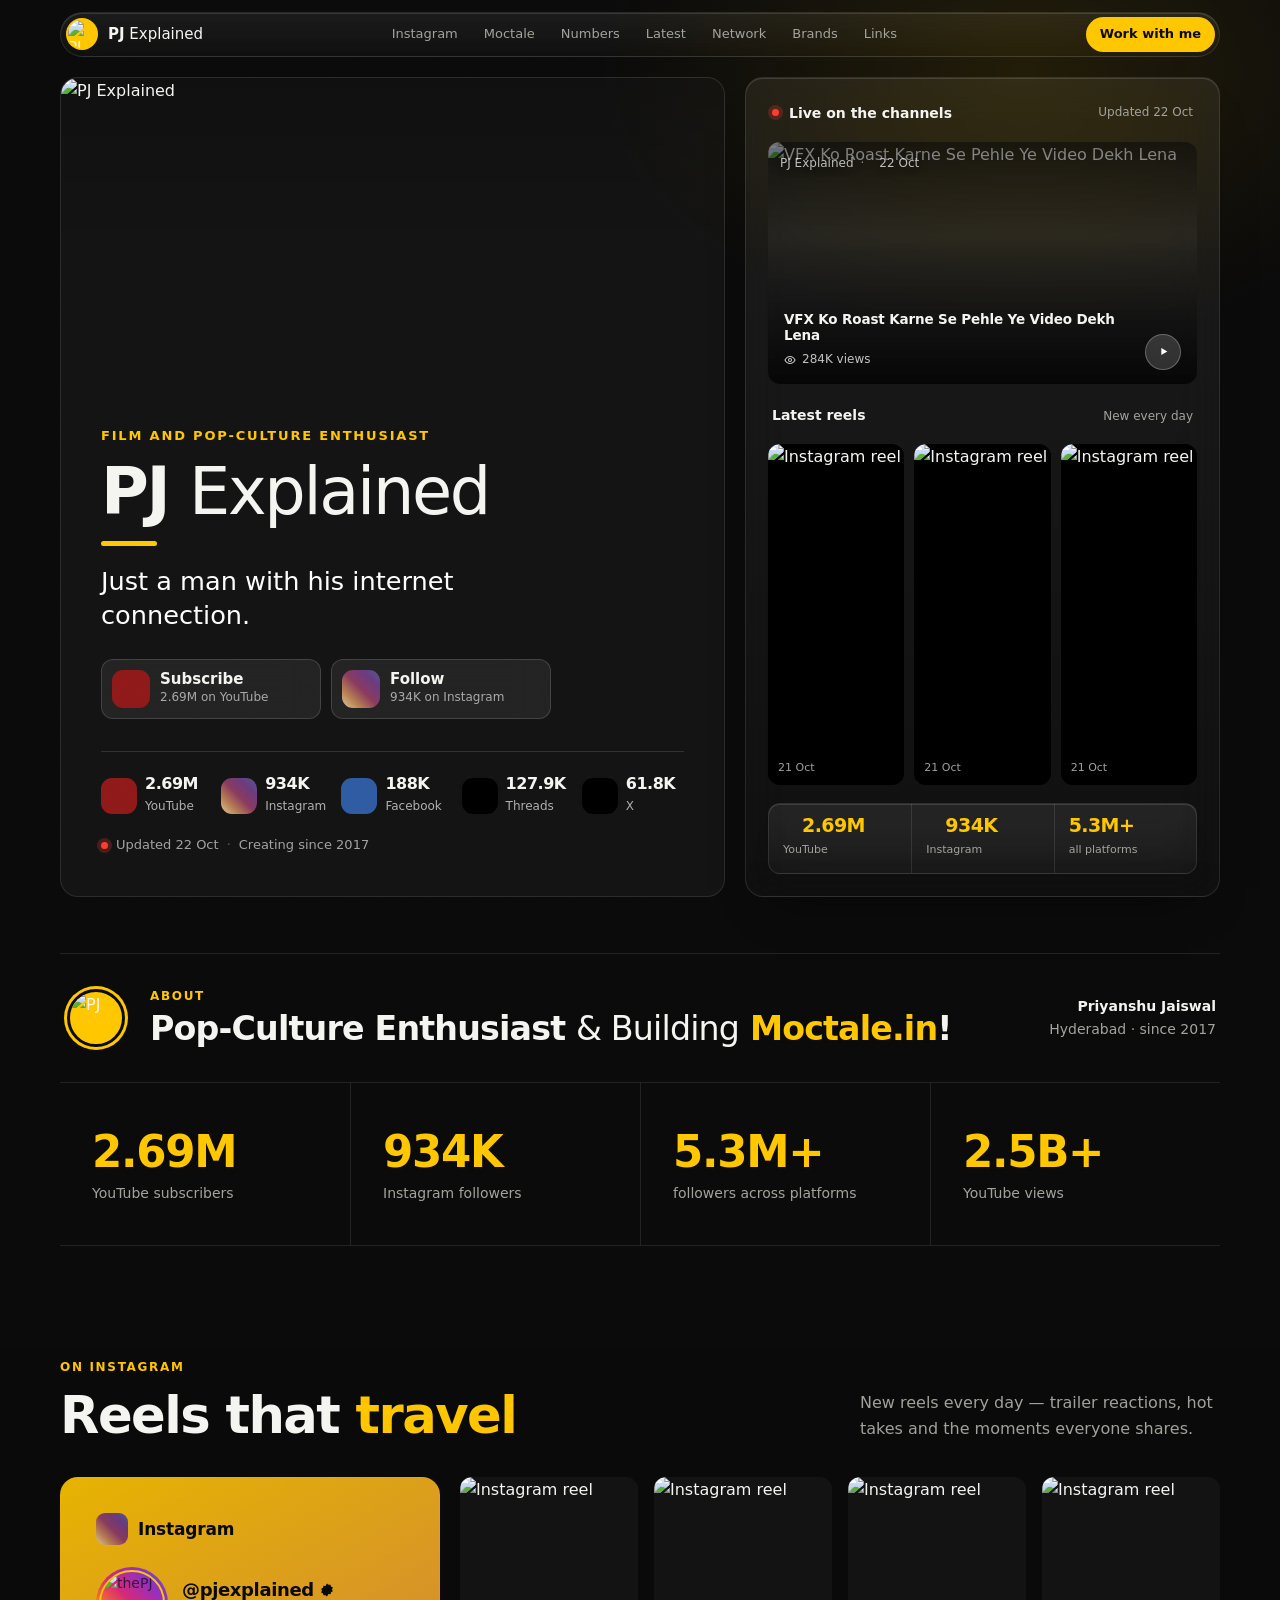
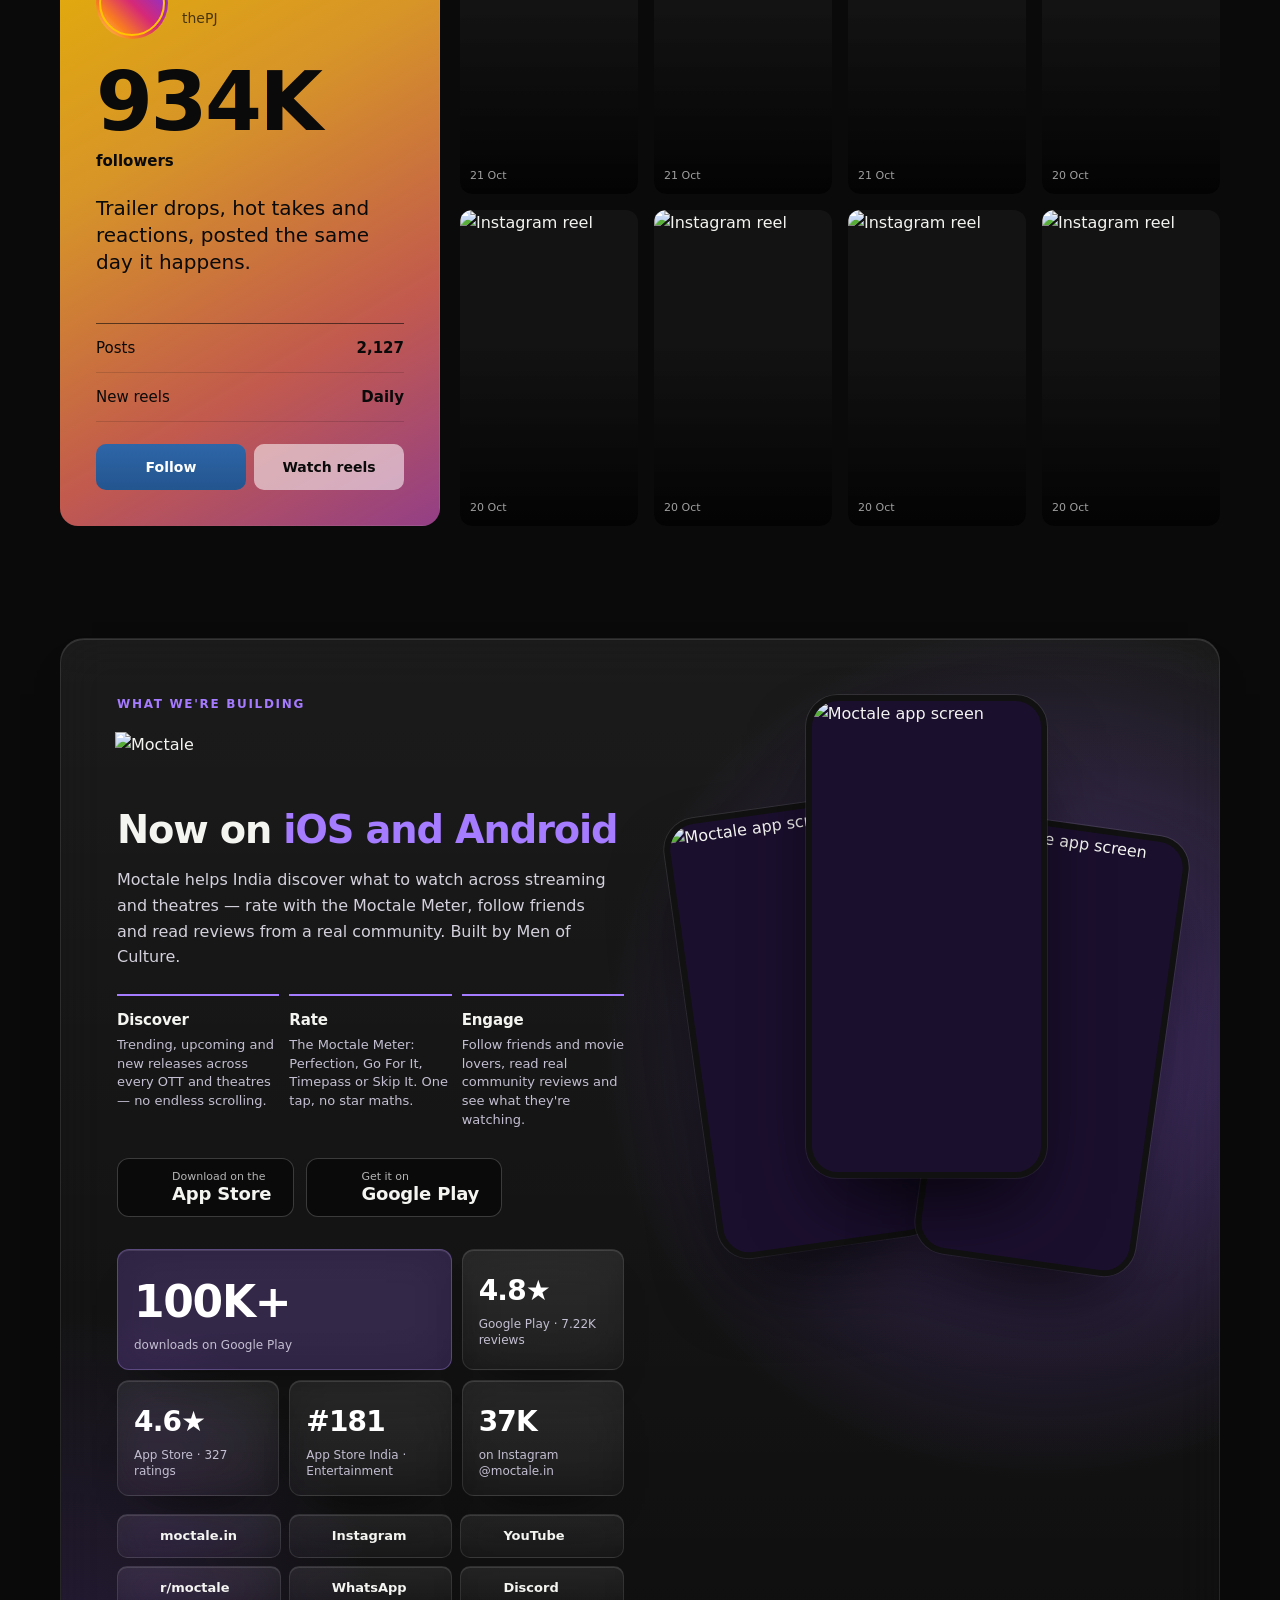
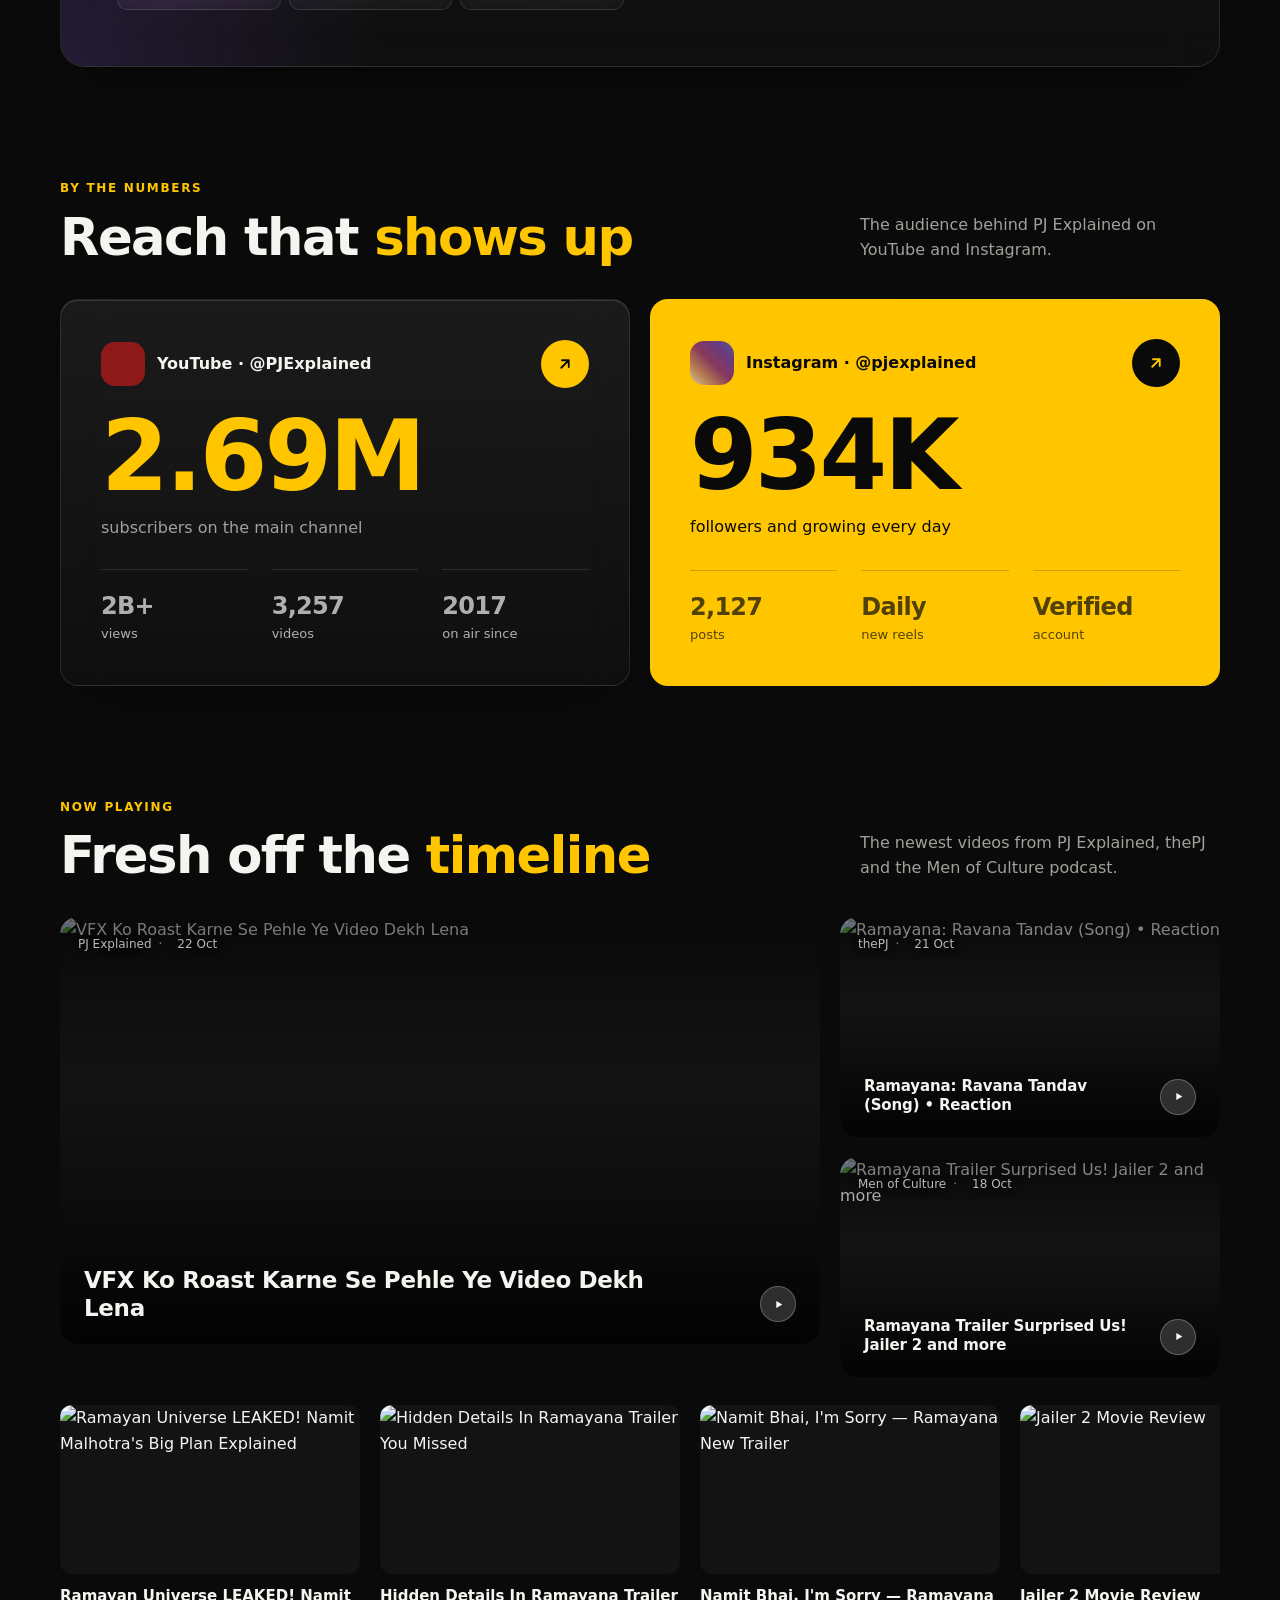
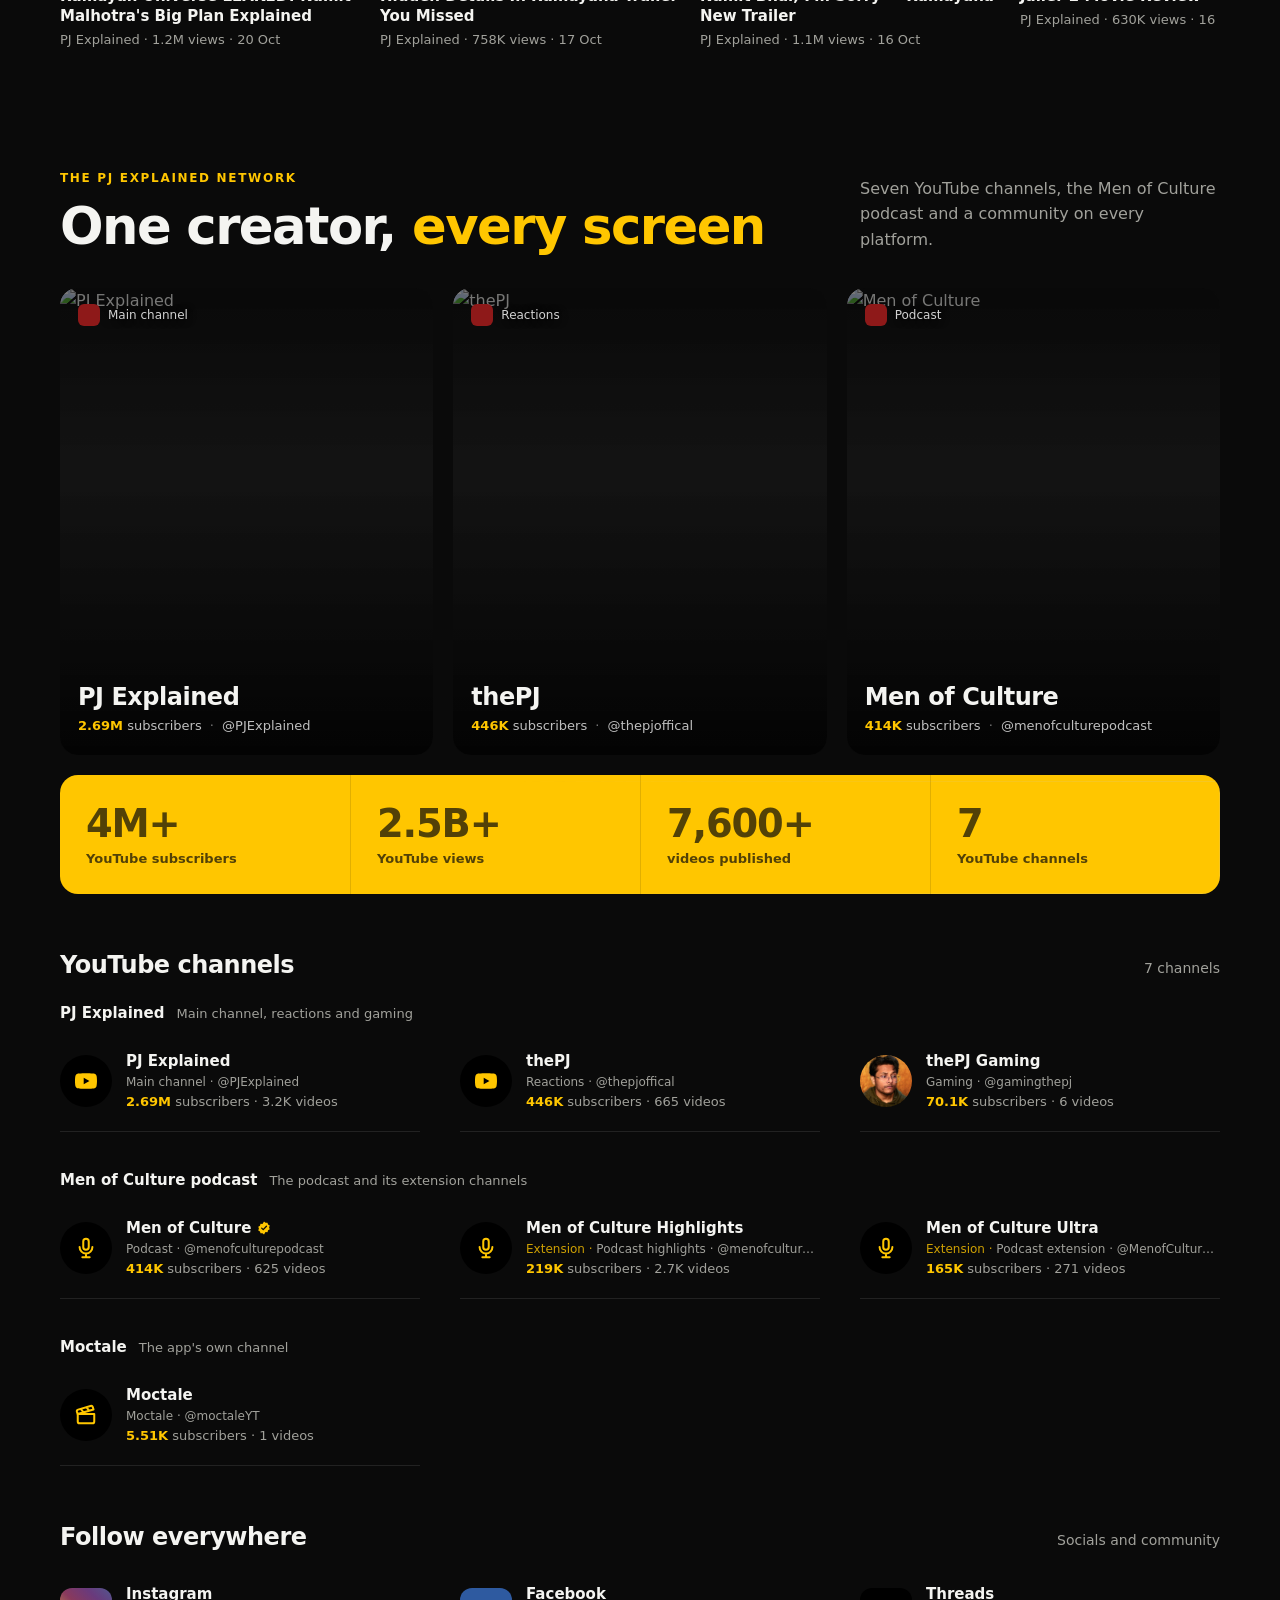
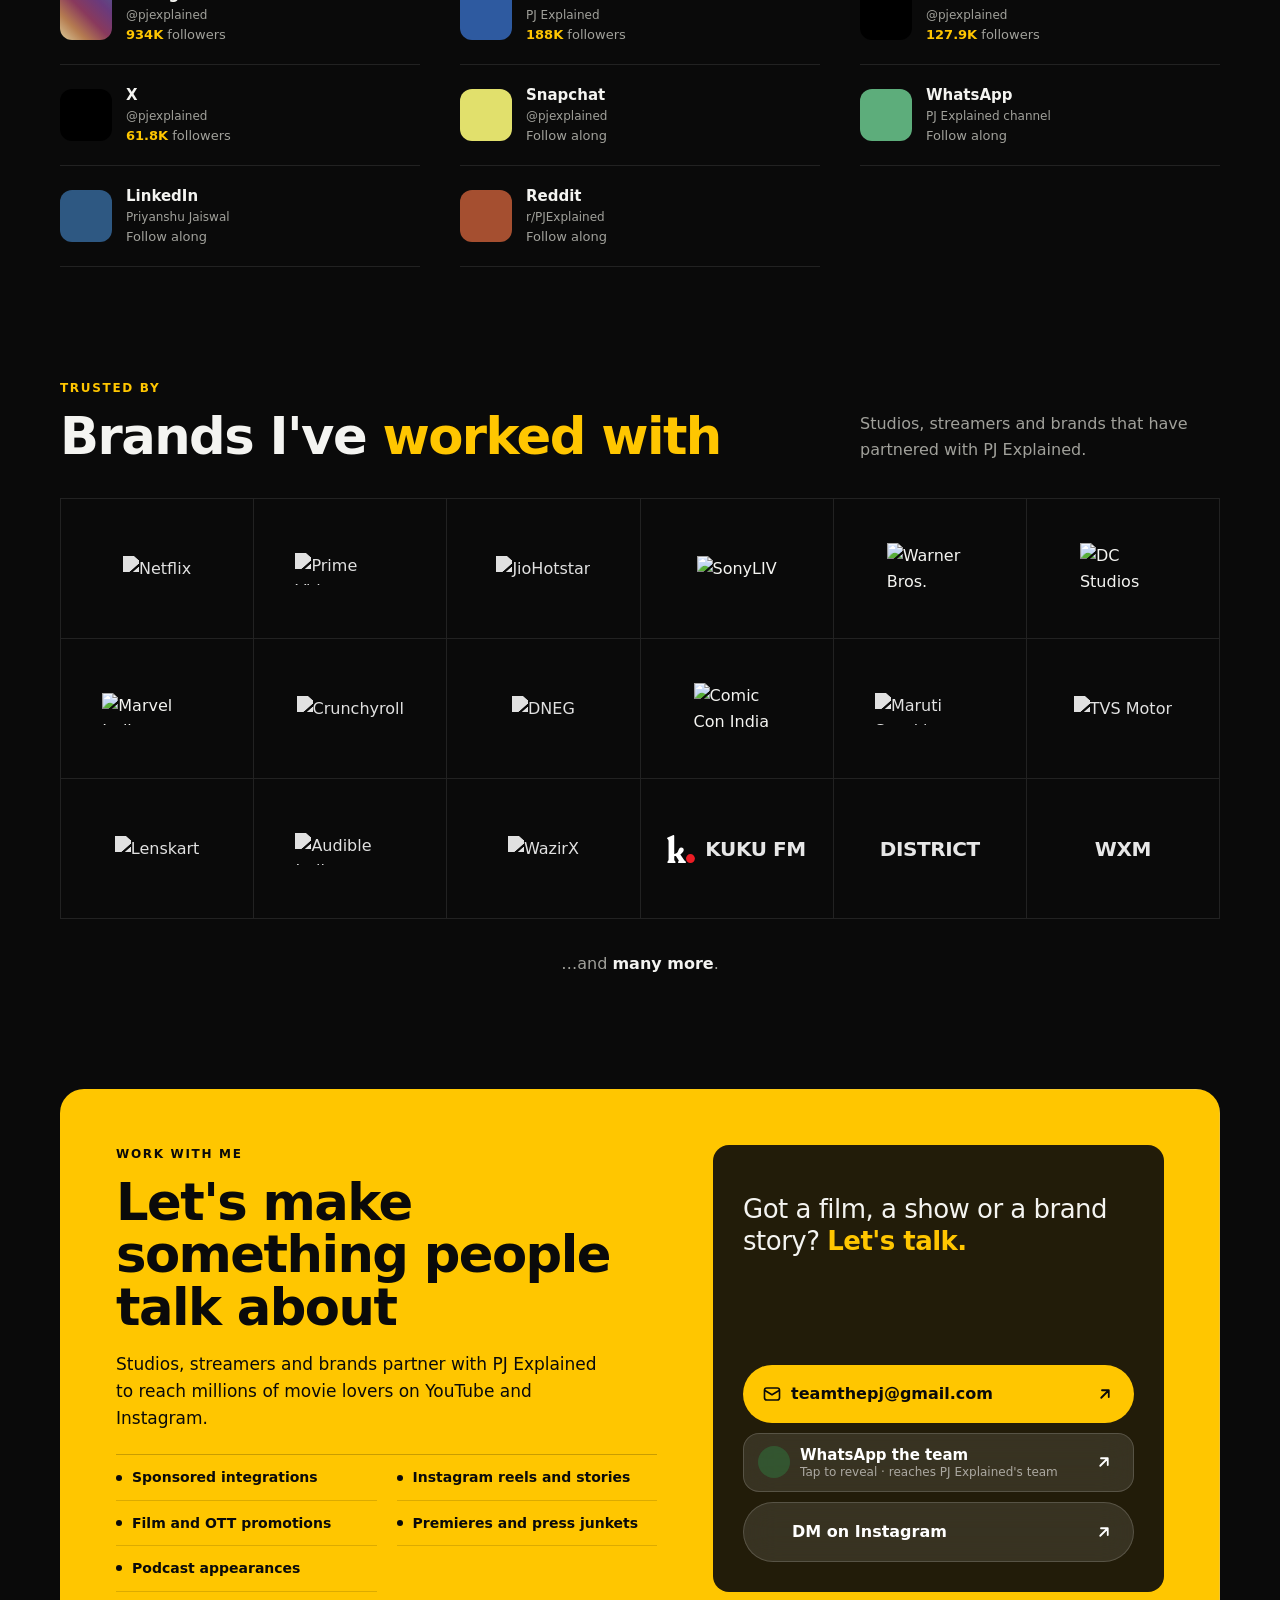
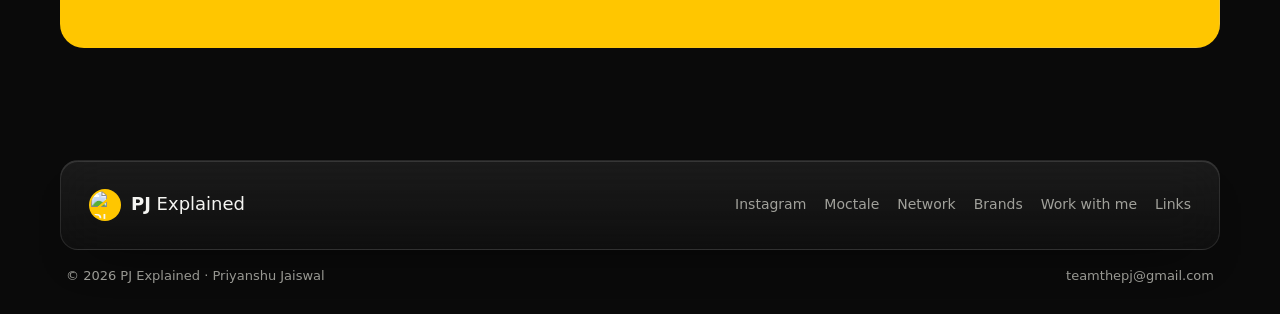
==== commit 3d789d1e: "Polish phone layout, hero, Instagram and contact sections - Smaller, calmer scale on phones; platfor" ====
--- a/index.html
+++ b/index.html
@@ -326,6 +326,16 @@
 .collab .box .pill { justify-content: space-between; padding: 16px 20px; font-size: 16px; }
 .collab .box .pill span { display: flex; align-items: center; gap: 10px; }
 .collab .box .pill .si, .collab .box .pill svg { font-size: 18px; }
+.collab > *, .collab .box, .collab .box .contact > * { min-width: 0; }
+.collab .box .pill { white-space: normal; }
+.collab .box .wa { width: 100%; border-radius: 16px; padding: 12px 20px 12px 14px; font-family: inherit; color: #fff; cursor: pointer; text-align: left; }
+.collab .box .wa .wai { width: 32px; height: 32px; border-radius: 50%; background: rgba(37,211,102,.22); color: #5fd38d; display: grid; place-items: center; flex: none; }
+.collab .box .wa .wai .si { font-size: 17px; }
+.collab .box .wa .wat { display: block; min-width: 0; }
+.collab .box .wa b { display: block; font-size: 15px; font-weight: 600; }
+.collab .box .wa small { display: block; font-size: 12px; font-weight: 400; color: rgba(255,255,255,.58); margin-top: 1px; }
+.collab .box .wa.open b { letter-spacing: .02em; }
+@media (max-width: 640px) { .collab .box .wa { padding: 11px 16px 11px 12px; } .collab .box .wa b { font-size: 14px; } .collab .box .wa small { font-size: 11px; } }
 
 /* footer */
 footer { margin: 96px 0 28px; }
@@ -471,6 +481,245 @@
   footer { margin-top: 80px; }
   .cgroup { flex-direction: column; gap: 2px; }
 }
+
+/* hero: small label above the name, status line at the bottom */
+.banner .eyebrow { margin-top: auto; font-size: 13px; font-weight: 600; letter-spacing: .14em; text-transform: uppercase; color: var(--y); }
+.banner h1 { margin-top: 12px; }
+/* wordmark: "PJ" bold + "Explained" light on one line, short yellow bar underneath */
+.banner h1 { font-size: min(11.2cqi, 104px); line-height: 1; letter-spacing: -.035em; text-transform: none; white-space: nowrap; }
+.banner h1 span { display: inline; color: var(--text); font-weight: 300; }
+.banner h1::after { content: ""; display: block; width: 56px; height: 5px; border-radius: 3px; background: var(--y); margin-top: 16px; }
+.hmeta { display: flex; align-items: center; gap: 8px; margin-top: 18px; font-size: 13px; color: rgba(255,255,255,.6); }
+.hmeta .dot { opacity: .5; }
+
+/* hero buttons: two tiles with counts */
+.banner .ctas { display: grid; grid-template-columns: repeat(2, minmax(0, 220px)); gap: 10px; }
+.cta { display: flex; align-items: center; gap: 10px; padding: 10px 14px 10px 10px; border-radius: 12px; background: rgba(255,255,255,.07); border: 1px solid rgba(255,255,255,.14); backdrop-filter: blur(16px); -webkit-backdrop-filter: blur(16px); transition: transform .2s ease, border-color .2s ease; min-width: 0; }
+.cta:hover { transform: translateY(-2px); border-color: rgba(255,198,0,.5); }
+.cta .blogo { width: 38px; height: 38px; font-size: 19px; }
+.cta b { display: block; font-size: 15px; font-weight: 600; line-height: 1.2; }
+.cta small { display: block; font-size: 12px; color: rgba(255,255,255,.6); white-space: nowrap; overflow: hidden; text-overflow: ellipsis; }
+
+/* reels: quiet date, no badge */
+.reel .d, .feed .reelrow .d { position: absolute; z-index: 2; left: 10px; bottom: 9px; padding: 0; background: none; border: 0; backdrop-filter: none; -webkit-backdrop-filter: none; font-size: 11px; font-weight: 400; color: rgba(255,255,255,.62); }
+
+/* instagram card: clear Instagram identity */
+.igbrand { display: flex; align-items: center; gap: 10px; }
+.igbrand .blogo { width: 32px; height: 32px; font-size: 17px; border-radius: 9px; }
+.igbrand b { font-size: 17px; font-weight: 800; letter-spacing: -.01em; }
+.igcard .ring.ig-grad { background: linear-gradient(45deg,#feda75,#fa7e1e 25%,#d62976 50%,#962fbf 75%,#4f5bd5); }
+.igcard .ring.ig-grad img { border-color: var(--y); }
+.igfollow .blogo { width: 26px; height: 26px; border-radius: 50%; font-size: 14px; }
+
+/* moctale: logo leads, social links in an even grid */
+.moc .mlogo { height: 56px; margin: 18px 0 22px; }
+.moc .h2 { font-size: clamp(28px, 3vw, 40px); }
+.mpills { display: grid; grid-template-columns: repeat(3, minmax(0, 1fr)); gap: 8px; }
+.mpills a { justify-content: flex-start; padding: 10px 12px; border-radius: 10px; min-width: 0; white-space: nowrap; }
+.mpills .mi { width: 22px; height: 22px; display: grid; place-items: center; flex: none; }
+.mpills .mi .si, .mpills .mi img { width: 16px; height: 16px; font-size: 16px; border-radius: 4px; }
+
+/* ---------- phone polish: smaller, calmer scale ---------- */
+@media (max-width: 640px) {
+  body { font-size: 15px; }
+  .wrap { width: calc(100% - 28px); }
+  section { margin-top: 72px; }
+  .label { font-size: 11px; }
+  .h2 { font-size: 30px; margin-top: 8px; }
+  .head { gap: 10px; margin-bottom: 22px; }
+  .head p { font-size: 14.5px; }
+  .lead { font-size: 18px; }
+
+  /* nav */
+  .nav { top: 8px; margin-top: 8px; }
+  .logo .av { width: 34px; height: 34px; }
+  .nav .pill { padding: 8px 14px; font-size: 13px; }
+
+  /* hero */
+  .hero { margin-top: 12px; gap: 12px; }
+  .banner { padding: 18px; }
+  .banner > img { height: 430px; }
+  .banner .eyebrow { margin-top: 300px; font-size: 11px; }
+  .banner h1 { font-size: 40px; margin-top: 8px; }
+  .banner h1::after { width: 44px; height: 4px; margin-top: 12px; }
+  .hmeta { font-size: 12px; margin-top: 14px; }
+  .banner .lead { margin: 12px 0 20px; }
+  .banner .ctas { grid-template-columns: repeat(2, minmax(0, 1fr)); gap: 8px; }
+  .cta { padding: 9px 10px 9px 9px; gap: 8px; }
+  .cta .blogo { width: 32px; height: 32px; font-size: 16px; }
+  .cta b { font-size: 14px; }
+  .cta small { font-size: 11px; }
+  .handles { grid-template-columns: repeat(5, minmax(0, 1fr)); gap: 4px; margin-top: 22px; padding-top: 18px; }
+  .handles a { flex-direction: column; align-items: center; text-align: center; gap: 6px; }
+  .handles .blogo { width: 32px; height: 32px; font-size: 16px; }
+  .handles .num { font-size: 14px; }
+  .handles .l { font-size: 10px; }
+  .feed { padding: 12px; gap: 12px; }
+  .feed .vid h4 { font-size: 15px; }
+  .feed .counts .num { font-size: 16px; }
+
+  /* about + totals */
+  .about { margin-top: 24px; padding: 24px 0 20px; gap: 10px; }
+  .about .ring { width: 56px; height: 56px; }
+  .about h2 { font-size: 21px; }
+  .total .num { font-size: 30px; }
+  .total span { font-size: 12.5px; margin-top: 6px; }
+
+  /* instagram */
+  .igcard { padding: 20px; gap: 16px; }
+  .igcard .ring { width: 58px; height: 58px; }
+  .igcard .who b { font-size: 16px; }
+  .igcard .big { font-size: 56px; }
+  .igcard .lead { font-size: 16px; }
+  .igcard .rows div { padding: 10px 0; font-size: 14px; }
+  .reels { grid-auto-columns: 56%; gap: 10px; }
+
+  /* moctale */
+  .moc { padding: 20px; gap: 28px; border-radius: 16px; }
+  .moc .mlogo { height: 40px; margin: 14px 0 14px; }
+  .moc .h2 { font-size: 26px; }
+  .moc p { font-size: 14.5px; margin-top: 12px; }
+  .mfeat { gap: 0; margin-top: 18px; }
+  .mfeat div { padding: 10px 0; }
+  .mfeat b { font-size: 14px; }
+  .mfeat span { font-size: 12.5px; }
+  .stores { display: grid; grid-template-columns: 1fr 1fr; gap: 8px; margin-top: 20px; }
+  .store { padding: 9px 10px; gap: 8px; }
+  .store .si { font-size: 20px; }
+  .store small { font-size: 9.5px; }
+  .store b { font-size: 14px; }
+  .mstats { gap: 8px; margin-top: 20px; }
+  .mstat { padding: 12px; }
+  .mstat .num { font-size: 22px; }
+  .mstat:first-child .num { font-size: 32px; }
+  .mstat span { font-size: 11px; }
+  .mpills { grid-template-columns: repeat(2, minmax(0, 1fr)); gap: 6px; }
+  .mpills a { padding: 9px 10px; font-size: 12.5px; }
+  .phones { min-height: 330px; max-width: 300px; }
+
+  /* numbers */
+  .nums { gap: 12px; }
+  .panel { padding: 20px; gap: 16px; }
+  .panel .plat { font-size: 13.5px; gap: 10px; min-width: 0; flex-wrap: wrap; }
+  .panel .plat .blogo { width: 36px; height: 36px; font-size: 18px; }
+  .panel .circle { width: 38px; height: 38px; font-size: 14px; }
+  .panel .big { font-size: 56px; }
+  .panel .big + span { font-size: 14px; margin-top: 6px; }
+  .panel .grid3 { gap: 0 12px; }
+  .panel .grid3 .num { font-size: 18px; }
+  .panel .grid3 span { font-size: 11.5px; }
+
+  /* now playing */
+  .feature .meta, .vcard .meta { left: 16px; right: 16px; bottom: 14px; }
+  .feature { aspect-ratio: 16 / 11; }
+  .feature h4 { font-size: 19px; }
+  .feature .circle { width: 44px; height: 44px; font-size: 16px; }
+  .vcard { min-height: 0; aspect-ratio: 16 / 10; }
+  .vcard h5 { font-size: 15px; }
+  .tagrow { top: 12px; left: 12px; }
+  .strip { grid-auto-columns: 78%; gap: 12px; margin-top: 16px; }
+  .strip .t { font-size: 14px; }
+
+  /* network */
+  .yt { gap: 12px; }
+  .prof { aspect-ratio: 5 / 4; }
+  .prof h4 { font-size: 24px; }
+  .prof .count .num { font-size: 28px; }
+  .prof .info { left: 16px; right: 16px; bottom: 16px; }
+  .ntotals .num { font-size: 26px; }
+  .ntotals div { padding: 18px; }
+  .chip { padding: 14px 0; gap: 12px; }
+  .chip .av, .chip .blogo { width: 44px; height: 44px; }
+  .chip b { font-size: 14.5px; }
+  .subhead { margin: 36px 0 4px; }
+  .subhead h3 { font-size: 19px; }
+
+  /* brands */
+  .brands { grid-template-columns: repeat(3, 1fr); }
+  .brand, .brand.glass { height: 72px; padding: 10px; }
+  .brand.wide img { max-height: 20px; max-width: 80%; }
+  .brand.tall img { max-height: 38px; }
+  .brand .word { font-size: 12.5px; gap: 6px; }
+  .brand .word svg { width: 16px; height: 16px; }
+
+  /* collab */
+  .collab { padding: 22px; gap: 22px; border-radius: 16px; }
+  .collab p { font-size: 15px; }
+  .collab li { font-size: 12px; padding: 6px 12px; }
+  .collab .box { padding: 20px; gap: 18px; }
+  .collab .box .q { font-size: 20px; }
+  .collab .box .pill { padding: 13px 16px; font-size: 14px; }
+
+  .fwrap { padding: 20px; }
+}
+
+/* ---------- calmer media cards ---------- */
+/* channel / time labels: plain faded text, no pill */
+.tagrow { gap: 0; align-items: center; }
+.tagrow .pill { background: none; border: 0; backdrop-filter: none; -webkit-backdrop-filter: none; box-shadow: none; padding: 0; font-size: 12px; font-weight: 500; color: rgba(255,255,255,.72); text-shadow: 0 1px 8px rgba(0,0,0,.6); }
+.tagrow .pill:hover { transform: none; }
+.feature::before, .vcard::before, .prof::before, .feed .vid::before { content: ""; position: absolute; z-index: 1; left: 0; right: 0; top: 0; height: 38%; background: linear-gradient(180deg, rgba(0,0,0,.55), rgba(0,0,0,0)); pointer-events: none; }
+.tagrow .pill + .pill::before { content: "·"; margin: 0 7px; opacity: .7; }
+/* titles: lighter */
+.feature h4 { font-size: clamp(18px, 1.8vw, 26px); font-weight: 600; letter-spacing: -.015em; line-height: 1.2; }
+.vcard h5, .feed .vid h4 { font-size: 15px; font-weight: 600; letter-spacing: -.01em; line-height: 1.25; }
+/* play button: small and quiet */
+.feature .circle, .vcard .circle, .feed .vid .circle { width: 36px; height: 36px; font-size: 13px; background: rgba(255,255,255,.16); color: #fff; border: 1px solid rgba(255,255,255,.25); backdrop-filter: blur(10px); -webkit-backdrop-filter: blur(10px); }
+/* network cards */
+.prof .badge { width: 30px; height: 30px; font-size: 15px; border-radius: 8px; }
+.prof h4 { font-size: 26px; font-weight: 700; }
+.prof .count .num { font-size: 28px; }
+.prof .count span { font-size: 12px; }
+.prof .foot .pill-y { background: rgba(255,255,255,.14); color: #fff; border: 1px solid rgba(255,255,255,.24); backdrop-filter: blur(10px); -webkit-backdrop-filter: blur(10px); padding: 7px 14px; font-size: 13px; font-weight: 500; }
+/* thinner nav */
+.nav .bar { padding: 4px 4px 4px 5px; }
+.logo .av { width: 32px; height: 32px; padding: 2px; }
+.logo { font-size: 15px; gap: 10px; }
+.nav .pill { padding: 7px 14px; font-size: 13px; }
+.nav ul a { padding: 7px 12px; font-size: 13px; }
+/* instagram card: softer yellow drifting into Instagram colours */
+.igcard.duo { background: linear-gradient(150deg, rgba(255,198,0,.9) 0%, rgba(255,176,46,.84) 38%, rgba(240,110,95,.8) 72%, rgba(186,78,170,.78) 100%); }
+.igcard .duo-bg img { opacity: .16; }
+
+/* instagram card buttons, Instagram-profile style */
+.igbtns { display: grid; grid-template-columns: 1fr 1fr; gap: 8px; }
+.igb { display: grid; place-items: center; padding: 12px; border-radius: 10px; font-size: 14px; font-weight: 600; transition: transform .2s ease, filter .2s ease; }
+.igb:hover { transform: translateY(-2px); filter: brightness(1.05); }
+.igb.follow { background: linear-gradient(180deg, #2e66a8, #23558f); color: #fff; }
+.igb.watch { background: rgba(255,255,255,.55); color: #0a0a0a; }
+/* channel cards: clean overlay — label on top, one line of info at the bottom */
+.prof .ptag { position: absolute; z-index: 2; top: 16px; left: 18px; display: flex; align-items: center; gap: 8px; font-size: 12px; font-weight: 500; color: rgba(255,255,255,.82); text-shadow: 0 1px 8px rgba(0,0,0,.6); }
+.prof .ptag .badge { width: 22px; height: 22px; font-size: 11px; border-radius: 6px; }
+.prof .info { left: 18px; right: 18px; bottom: 18px; }
+.prof h4 { font-size: 24px; font-weight: 700; letter-spacing: -.02em; }
+.prof .pmeta { margin-top: 6px; font-size: 13px; color: rgba(255,255,255,.75); white-space: nowrap; overflow: hidden; text-overflow: ellipsis; }
+.prof .pmeta b { color: var(--y); font-weight: 700; }
+.prof .pmeta span { opacity: .6; margin: 0 4px; }
+
+/* collab: services as an even two-column list instead of loose pills */
+.collab ul { display: grid; grid-template-columns: repeat(2, minmax(0, 1fr)); gap: 0 20px; margin-top: 22px; border-top: 1px solid rgba(10,10,10,.22); }
+.collab li { display: flex; align-items: center; gap: 10px; padding: 11px 0; border: 0; border-bottom: 1px solid rgba(10,10,10,.14); border-radius: 0; background: none; font-size: 14px; font-weight: 600; }
+.collab li::before { content: ""; width: 6px; height: 6px; border-radius: 50%; background: #0a0a0a; flex: none; }
+@media (max-width: 640px) { .collab ul { grid-template-columns: 1fr; } .collab li { font-size: 13.5px; padding: 10px 0; } }
+
+/* lighter numbers in the hero platform row, smaller hero video title */
+.handles .num { font-weight: 600; }
+.feed .vid h4 { font-size: 13.5px; }
+/* moctale logo: a 2px optical nudge so its rounded left edge lines up with the text below */
+.moc .mlogo { margin-left: -2px; }
+
+@media (max-width: 640px) {
+  .igb { padding: 11px; font-size: 13.5px; }
+  .feed .vid h4 { font-size: 13px; }
+  .feature h4 { font-size: 16px; }
+  .vcard h5, .feed .vid h4 { font-size: 14px; }
+  .feature .circle, .vcard .circle, .feed .vid .circle { width: 32px; height: 32px; font-size: 12px; }
+  .tagrow .pill { font-size: 11.5px; }
+  .prof h4 { font-size: 22px; }
+  .prof .count .num { font-size: 24px; }
+  .nav .pill { padding: 6px 12px; font-size: 12.5px; }
+  .logo .av { width: 30px; height: 30px; }
+}
 </style>
 </head>
 <body>
@@ -496,17 +745,15 @@
   <header class="hero" id="top">
     <div class="media banner">
       <img data-photo alt="PJ Explained">
-      <div class="tags">
-        <span class="pill pill-glass pill-sm"><span class="live"></span><span data-updated></span></span>
-        <span class="pill pill-glass pill-sm">Film and pop-culture creator · since 2017</span>
-      </div>
+      <div class="eyebrow">Film and pop-culture enthusiast</div>
       <h1>PJ <span>Explained</span></h1>
       <p class="lead" data-tagline></p>
       <div class="ctas">
-        <a class="pill pill-lg pill-y" data-yt-link target="_blank" rel="noopener"><span data-yt-icon></span>Subscribe on YouTube</a>
-        <a class="pill pill-lg pill-glass" data-ig-link target="_blank" rel="noopener"><span data-ig-icon></span>Follow on Instagram</a>
+        <a class="cta" data-yt-link target="_blank" rel="noopener"><span class="blogo" style="background:#ff0000" data-yt-icon></span><span><b>Subscribe</b><small data-yt-sub></small></span></a>
+        <a class="cta" data-ig-link target="_blank" rel="noopener"><span class="blogo ig-grad" data-ig-icon></span><span><b>Follow</b><small data-ig-sub></small></span></a>
       </div>
       <div class="handles" data-handles></div>
+      <div class="hmeta"><span class="live"></span><span data-updated></span><span class="dot">·</span><span>Creating since 2017</span></div>
     </div>
 
     <aside class="feed glass">
@@ -655,8 +902,10 @@
 $("[data-updated-2]").textContent = updatedLabel();
 $("[data-yt-link]").href = YT.url;
 $("[data-ig-link]").href = IG.url;
-$("[data-yt-icon]").outerHTML = logoMask("youtube");
-$("[data-ig-icon]").outerHTML = logoMask("instagram");
+$("[data-yt-icon]").innerHTML = logoMask("youtube");
+$("[data-ig-icon]").innerHTML = logoMask("instagram");
+$("[data-yt-sub]").textContent = `${YT.subs} on YouTube`;
+$("[data-ig-sub]").textContent = `${IG.followers} on Instagram`;
 $("[data-handles]").innerHTML = [
   { ...ytTile, n: YT.subs, l: "YouTube", url: YT.url },
   ...["instagram", "facebook", "threads", "x"].map(k => { const s = social(k); return { ...s, n: s.count, l: s.name }; })
@@ -670,7 +919,7 @@
     <div class="meta"><div><h4>${esc(lv.title)}</h4><div class="v">${ICON.eye} ${esc(lv.views)} views</div></div><span class="circle">${ICON.play}</span></div>
   </a>`;
 $("[data-feed-reels]").innerHTML = PJ.reels.slice(0, 3).map(r => `
-  <a href="${esc(r.url)}" ${blank}>${img(r.img, "Instagram reel")}<span class="i blogo ig-grad">${logoMask("instagram")}</span><span class="d pill pill-glass pill-sm">${esc(ago(r.date))}</span></a>`).join("");
+  <a href="${esc(r.url)}" ${blank}>${img(r.img, "Instagram reel")}<span class="d">${esc(ago(r.date))}</span></a>`).join("");
 $("[data-feed-counts]").innerHTML = `
   <div><span class="num">${logoMask("youtube")}${esc(YT.subs)}</span><span>YouTube</span></div>
   <div><span class="num">${logoMask("instagram")}${esc(IG.followers)}</span><span>Instagram</span></div>
@@ -685,15 +934,16 @@
 // instagram
 const igRows = [["Posts", IG.posts], ["New reels", IG.rhythm], ["Avg. reel views", IG.avgViews], ["Engagement", IG.engagement]].filter(r => r[1]);
 $("[data-igcard]").innerHTML = `
-  <div class="who"><span class="ring">${img(IG.avatar, IG.name)}</span><div><b>${esc(IG.handle)} <span class="tick" style="color:#0a0a0a">${ICON.check}</span></b><span>${esc(IG.name)} on Instagram</span></div></div>
+  <div class="igbrand"><span class="blogo ig-grad">${logoMask("instagram")}</span><b>Instagram</b></div>
+  <div class="who"><span class="ring ig-grad">${img(IG.avatar, IG.name)}</span><div><b>${esc(IG.handle)} <span class="tick" style="color:#0a0a0a">${ICON.check}</span></b><span>${esc(IG.name)}</span></div></div>
   <div><span class="num big">${esc(IG.followers)}</span><span>followers</span></div>
   <p class="lead">Trailer drops, hot takes and reactions, posted the same day it happens.</p>
   <div class="rows">${igRows.map(r => `<div><span>${r[0]}</span><b>${esc(r[1])}</b></div>`).join("")}</div>
-  <a class="pill pill-lg pill-k" href="${esc(IG.url)}" ${blank}>${logoMask("instagram")} Follow ${esc(IG.handle)}</a>`;
+  <div class="igbtns"><a class="igb follow" href="${esc(IG.url)}" ${blank}>Follow</a><a class="igb watch" href="${esc(IG.url.replace(/\/?$/, "/reels/"))}" ${blank}>Watch reels</a></div>`;
 duo($("[data-igcard]"), PJ.reels[4].img);
 $("[data-reels]").innerHTML = PJ.reels.slice(0, 8).map(r => `
   <a class="media shade reel" href="${esc(r.url)}" ${blank}>${img(r.img, "Instagram reel")}
-    <span class="ic blogo ig-grad">${logoMask("instagram")}</span><span class="d pill pill-glass pill-sm">${esc(ago(r.date))}</span></a>`).join("");
+    <span class="d">${esc(ago(r.date))}</span></a>`).join("");
 
 // moctale
 $("[data-moc-logo]").src = M.logo;
@@ -703,7 +953,7 @@
   <a class="store" href="${esc(M.ios)}" ${blank}>${logoMask("apple")}<span><small>Download on the</small><b>App Store</b></span></a>
   <a class="store" href="${esc(M.android)}" ${blank}>${logoMask("googleplay")}<span><small>Get it on</small><b>Google Play</b></span></a>`;
 $("[data-mstats]").innerHTML = M.stats.map(s => `<div class="mstat glass">${num(s.value)}<span>${esc(s.label)}</span></div>`).join("");
-$("[data-mpills]").innerHTML = M.links.map(l => `<a class="glass" href="${esc(l.url)}" ${blank}>${l.logo ? logoMask(l.logo) : img(M.icon, "")}${esc(l.name)}</a>`).join("");
+$("[data-mpills]").innerHTML = M.links.map(l => `<a class="glass" href="${esc(l.url)}" ${blank}><span class="mi">${l.logo ? logoMask(l.logo) : img(M.icon, "")}</span>${esc(l.name)}</a>`).join("");
 $("[data-phones]").innerHTML = M.screens.map(s => `<div class="phone">${img(s, "Moctale app screen")}</div>`).join("");
 
 // by the numbers
@@ -734,10 +984,10 @@
 // network
 $("[data-yt]").innerHTML = own.map(c => `
   <a class="media shade prof" href="${esc(c.url)}" ${blank}>${img(thumb(c.cover), c.name, `style="object-position:${esc(c.coverPos || "50% 50%")}" onerror="${thumbFallback}"`)}
-    <div class="tagrow"><span class="pill pill-glass pill-sm">${esc(c.tag)}</span><span class="badge">${logoMask("youtube")}</span></div>
+    <div class="ptag"><span class="badge">${logoMask("youtube")}</span>${esc(c.tag)}</div>
     <div class="info">
-      <h4>${esc(c.name)}</h4><div class="handle"><span class="av">${img(c.avatar, "")}</span>${esc(c.handle)}</div>
-      <div class="foot"><div class="count">${num(c.subs)}<span>subscribers</span></div><span class="pill pill-y">Subscribe</span></div>
+      <h4>${esc(c.name)}</h4>
+      <div class="pmeta"><b>${esc(c.subs)}</b> subscribers <span>·</span> ${esc(c.handle)}</div>
     </div></a>`).join("");
 $("[data-ntotals]").innerHTML = PJ.networkTotals.map(t => `<div>${num(t.value)}<span>${esc(t.label)}</span></div>`).join("");
 duo($("[data-ntotals]"), thumb(PJ.latest[1].id));
@@ -766,7 +1016,22 @@
 $("[data-collab]").innerHTML = PJ.collab.map(c => `<li>${esc(c)}</li>`).join("");
 duo($("[data-collab-card]"), thumb(PJ.channels[1].cover));
 $("[data-contact]").innerHTML = (PJ.email ? `<a class="pill pill-y pill-img" style="--img:url('${thumb(PJ.latest[0].id)}')" href="mailto:${esc(PJ.email)}"><span>${ICON.mail}${esc(PJ.email)}</span>${ICON.arrow}</a>` : "")
+  + (PJ.teamWhatsApp ? `<button type="button" class="pill pill-glass wa" data-wa><span><span class="wai">${logoMask("whatsapp")}</span><span class="wat"><b data-wa-num>WhatsApp the team</b><small data-wa-note>Tap to reveal · reaches PJ Explained's team</small></span></span><span data-wa-arrow>${ICON.arrow}</span></button>` : "")
   + `<a class="pill pill-glass" href="${esc(IG.url)}" ${blank}><span>${logoMask("instagram")}DM on Instagram</span>${ICON.arrow}</a>`;
+
+// team WhatsApp: hidden until tapped, then it becomes a WhatsApp link
+const waBtn = $("[data-wa]");
+if (waBtn) waBtn.addEventListener("click", () => {
+  const d = PJ.teamWhatsApp.split("").reverse().join("");
+  const pretty = `+${d.slice(0, 2)} ${d.slice(2, 7)} ${d.slice(7)}`;
+  const a = document.createElement("a");
+  a.className = waBtn.className + " open";
+  a.href = `https://wa.me/${d}`; a.target = "_blank"; a.rel = "noopener";
+  a.innerHTML = waBtn.innerHTML;
+  a.querySelector("[data-wa-num]").textContent = pretty;
+  a.querySelector("[data-wa-note]").textContent = "Connects you to PJ Explained's team · tap to chat";
+  waBtn.replaceWith(a);
+}, { once: true });
 
 // soft dissolve-in as sections scroll into view
 const io = new IntersectionObserver(es => es.forEach(e => { if (e.isIntersecting) { e.target.classList.add("in"); io.unobserve(e.target); } }), { threshold: .08 });
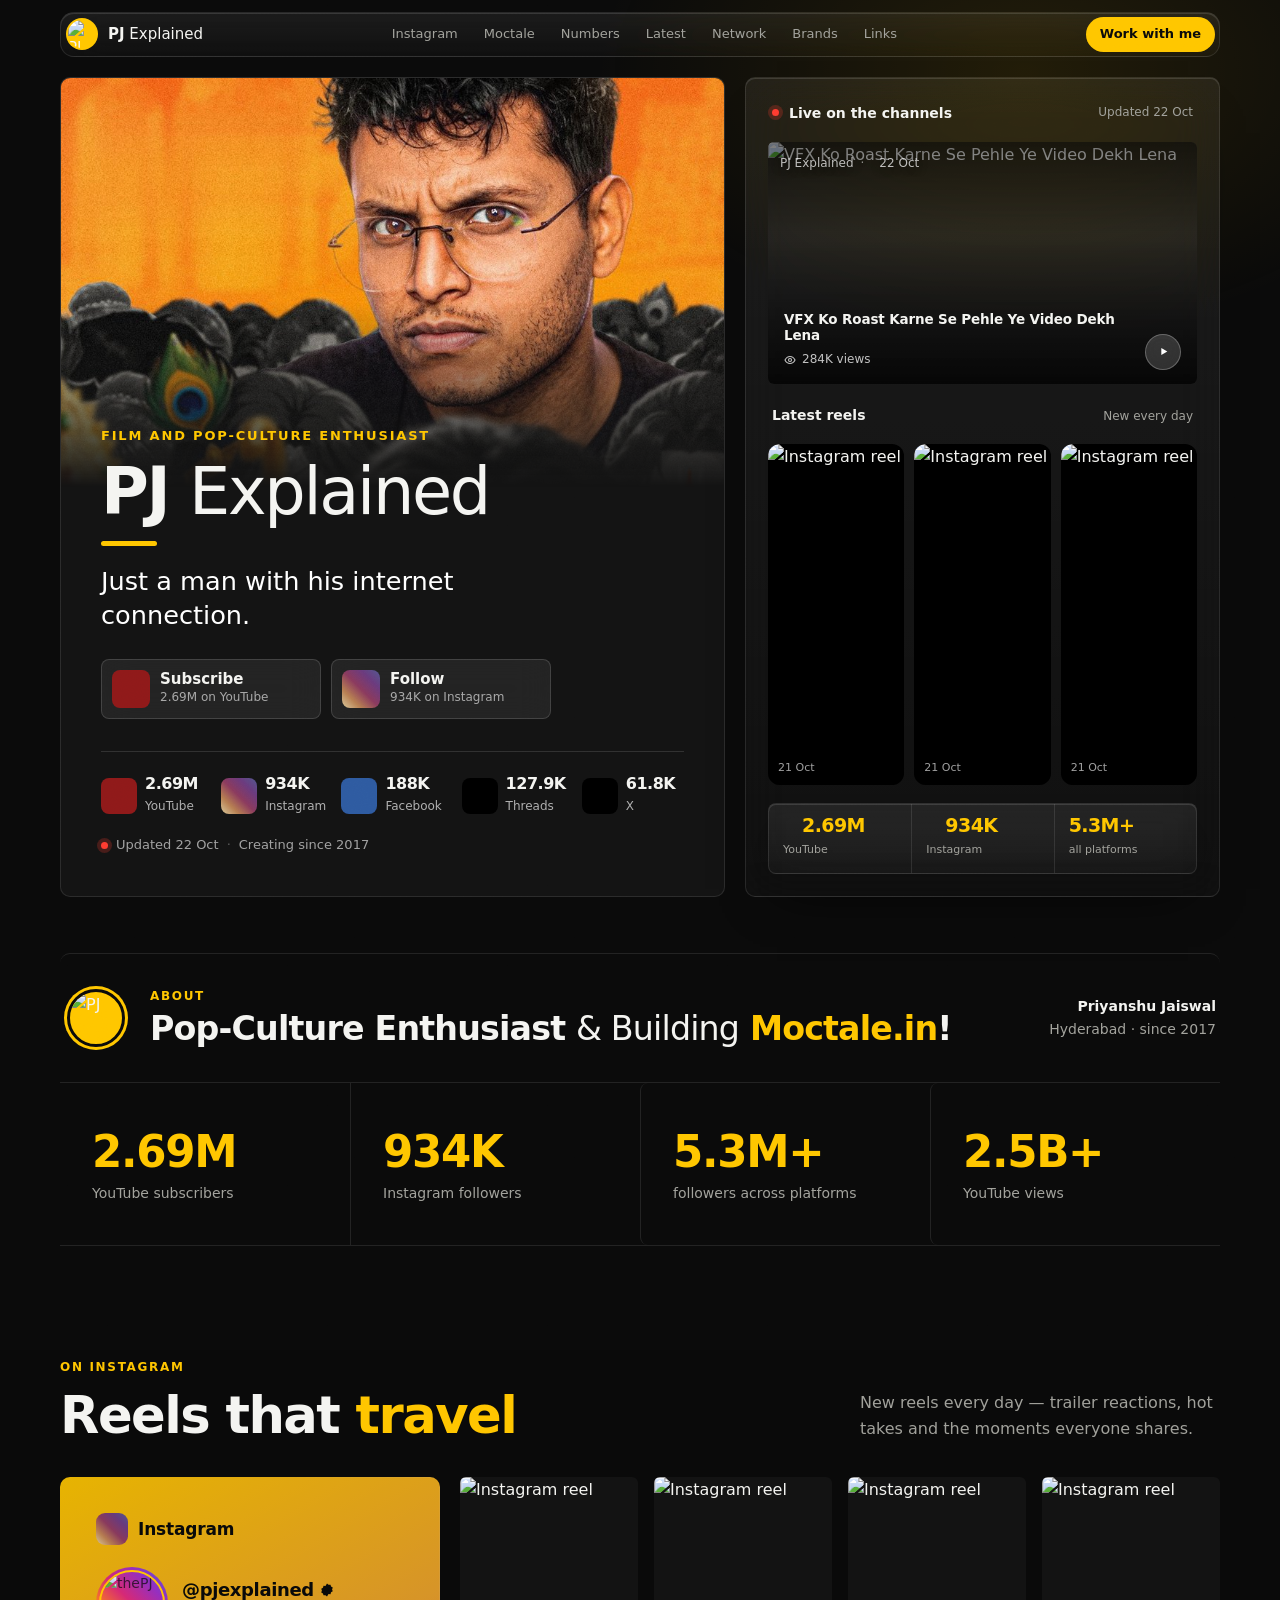
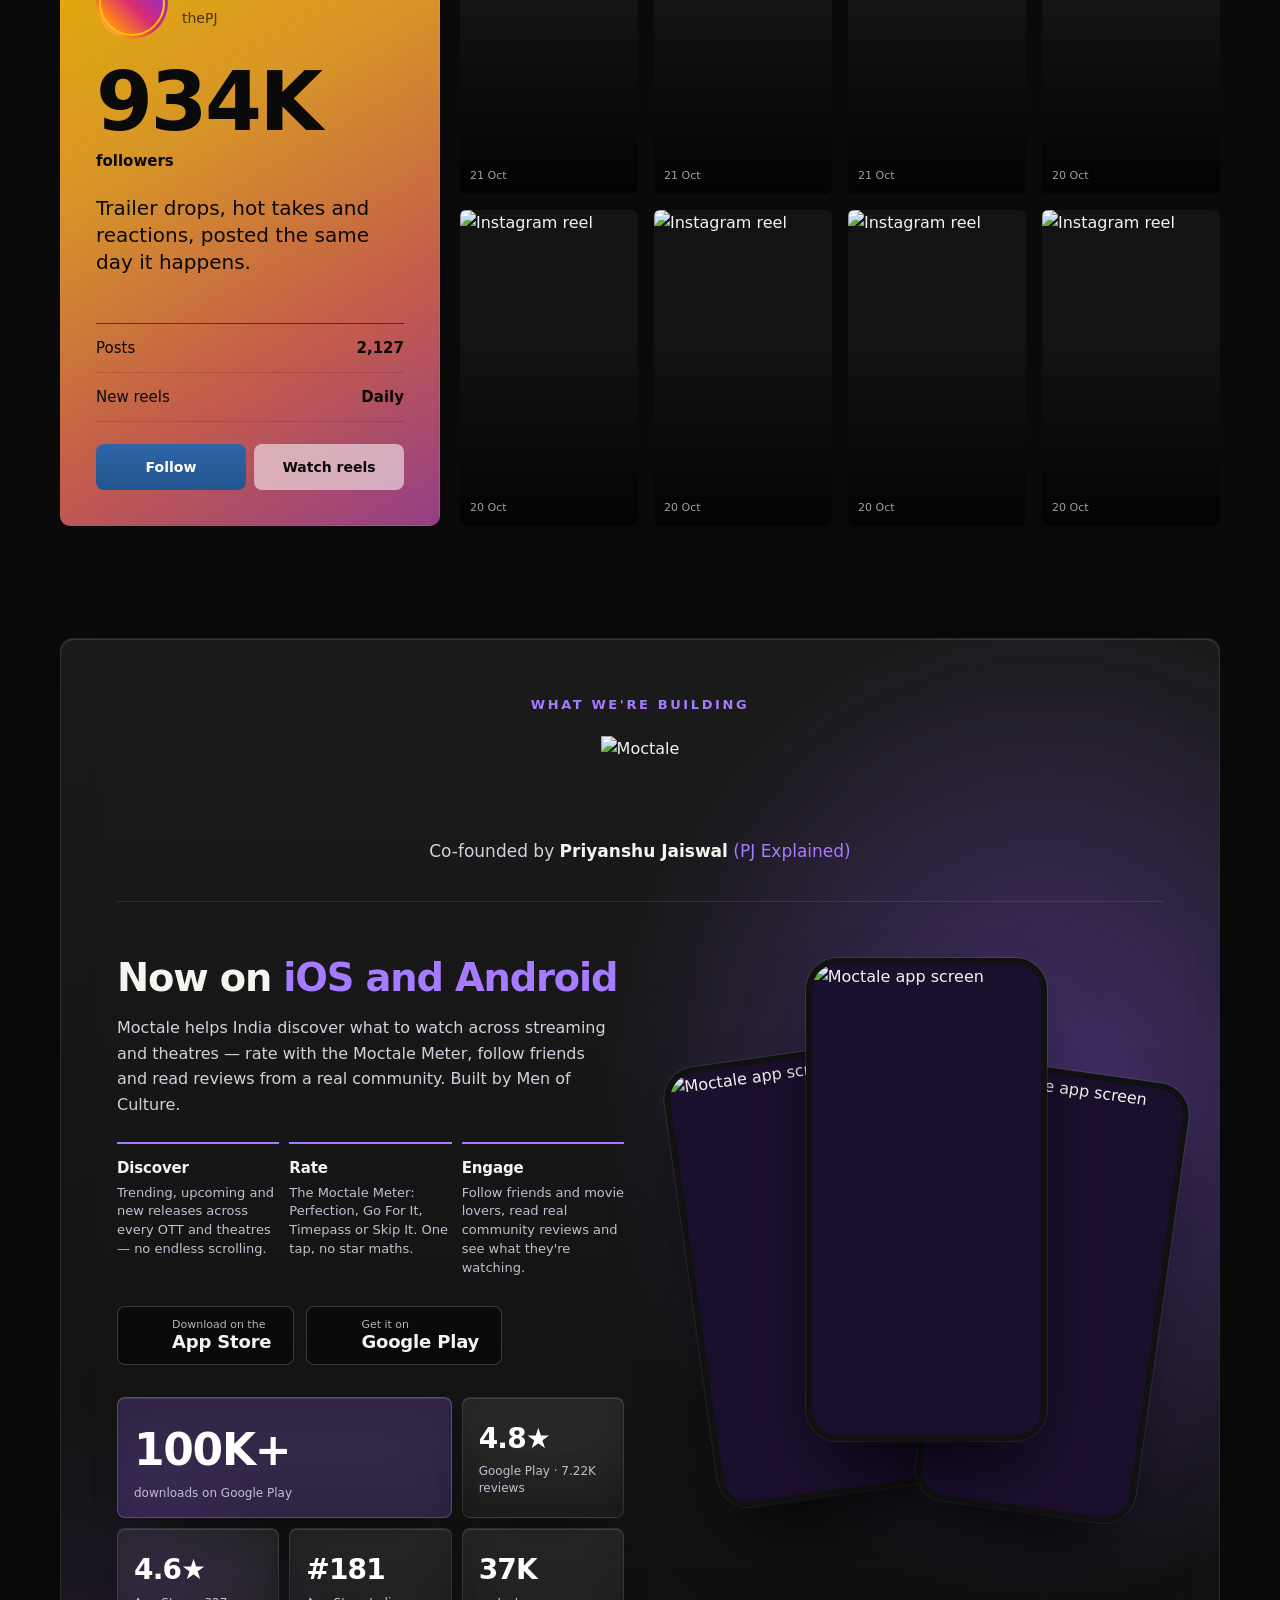
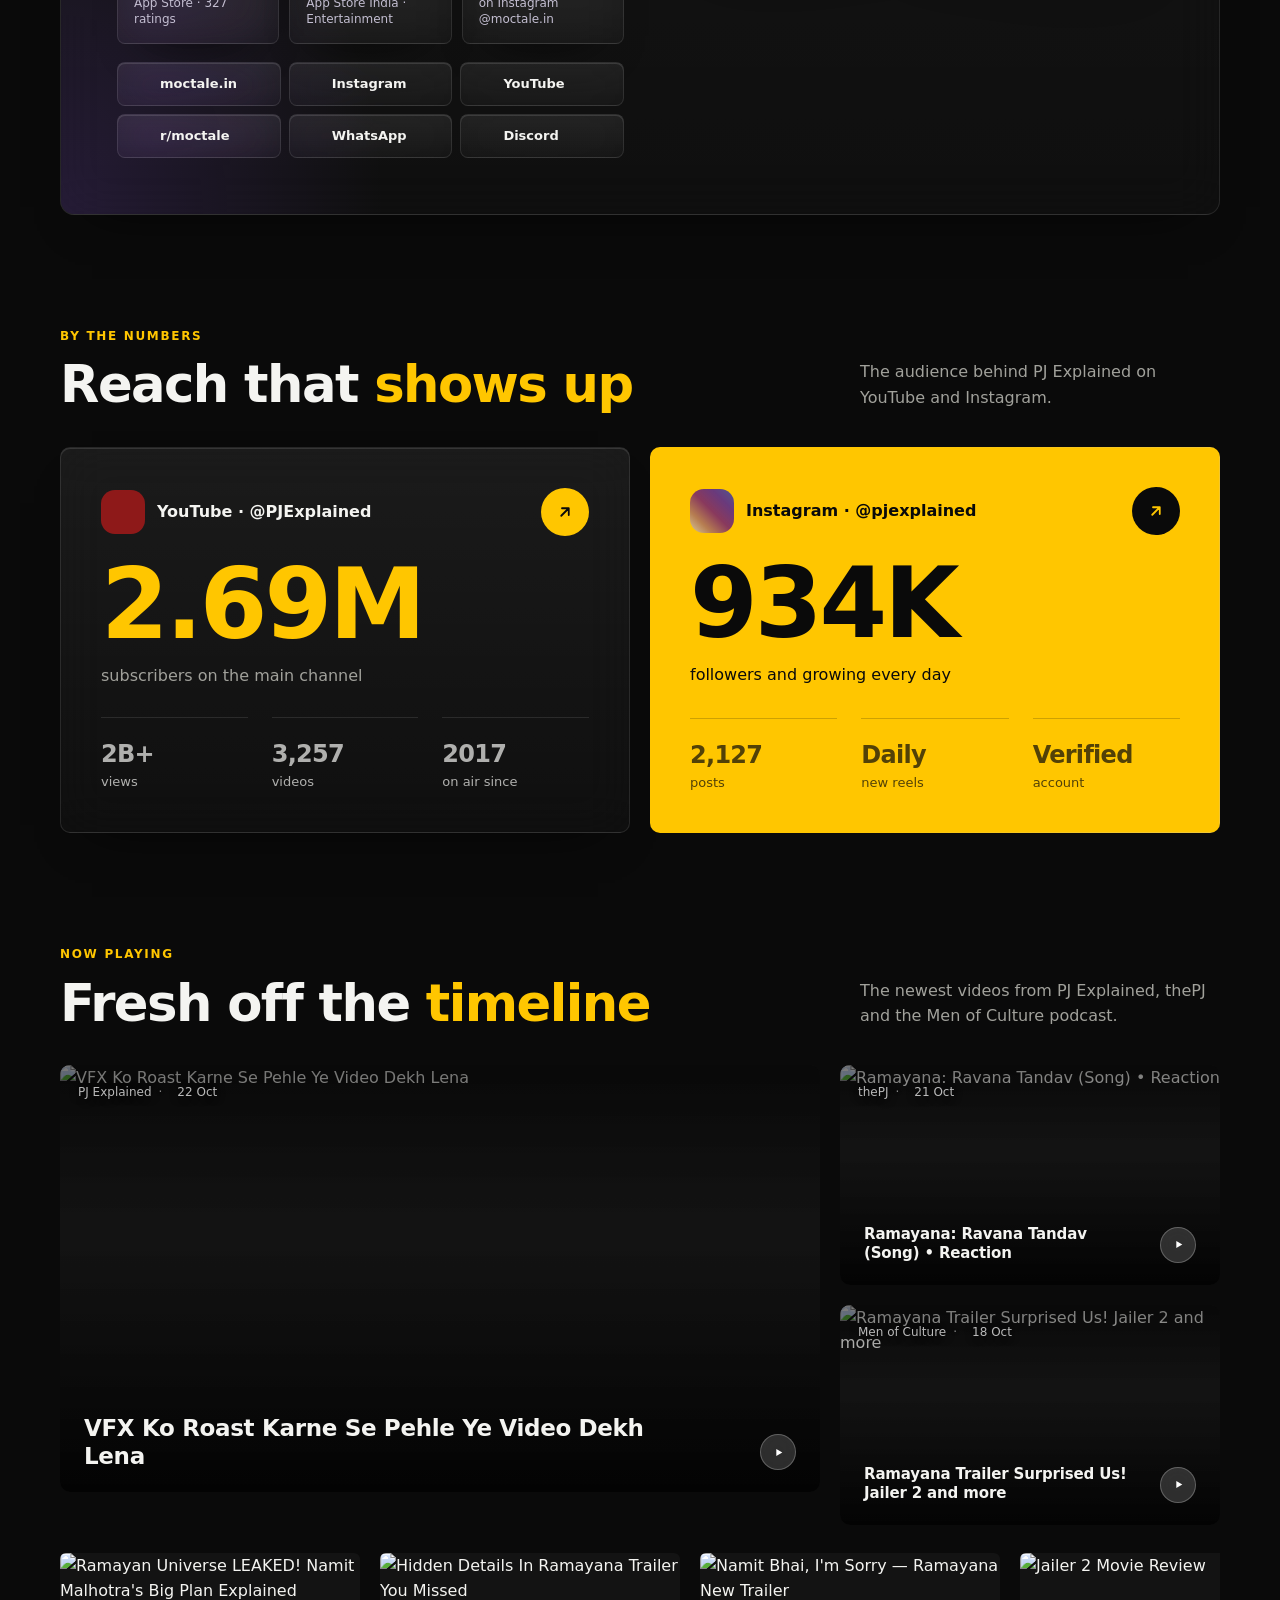
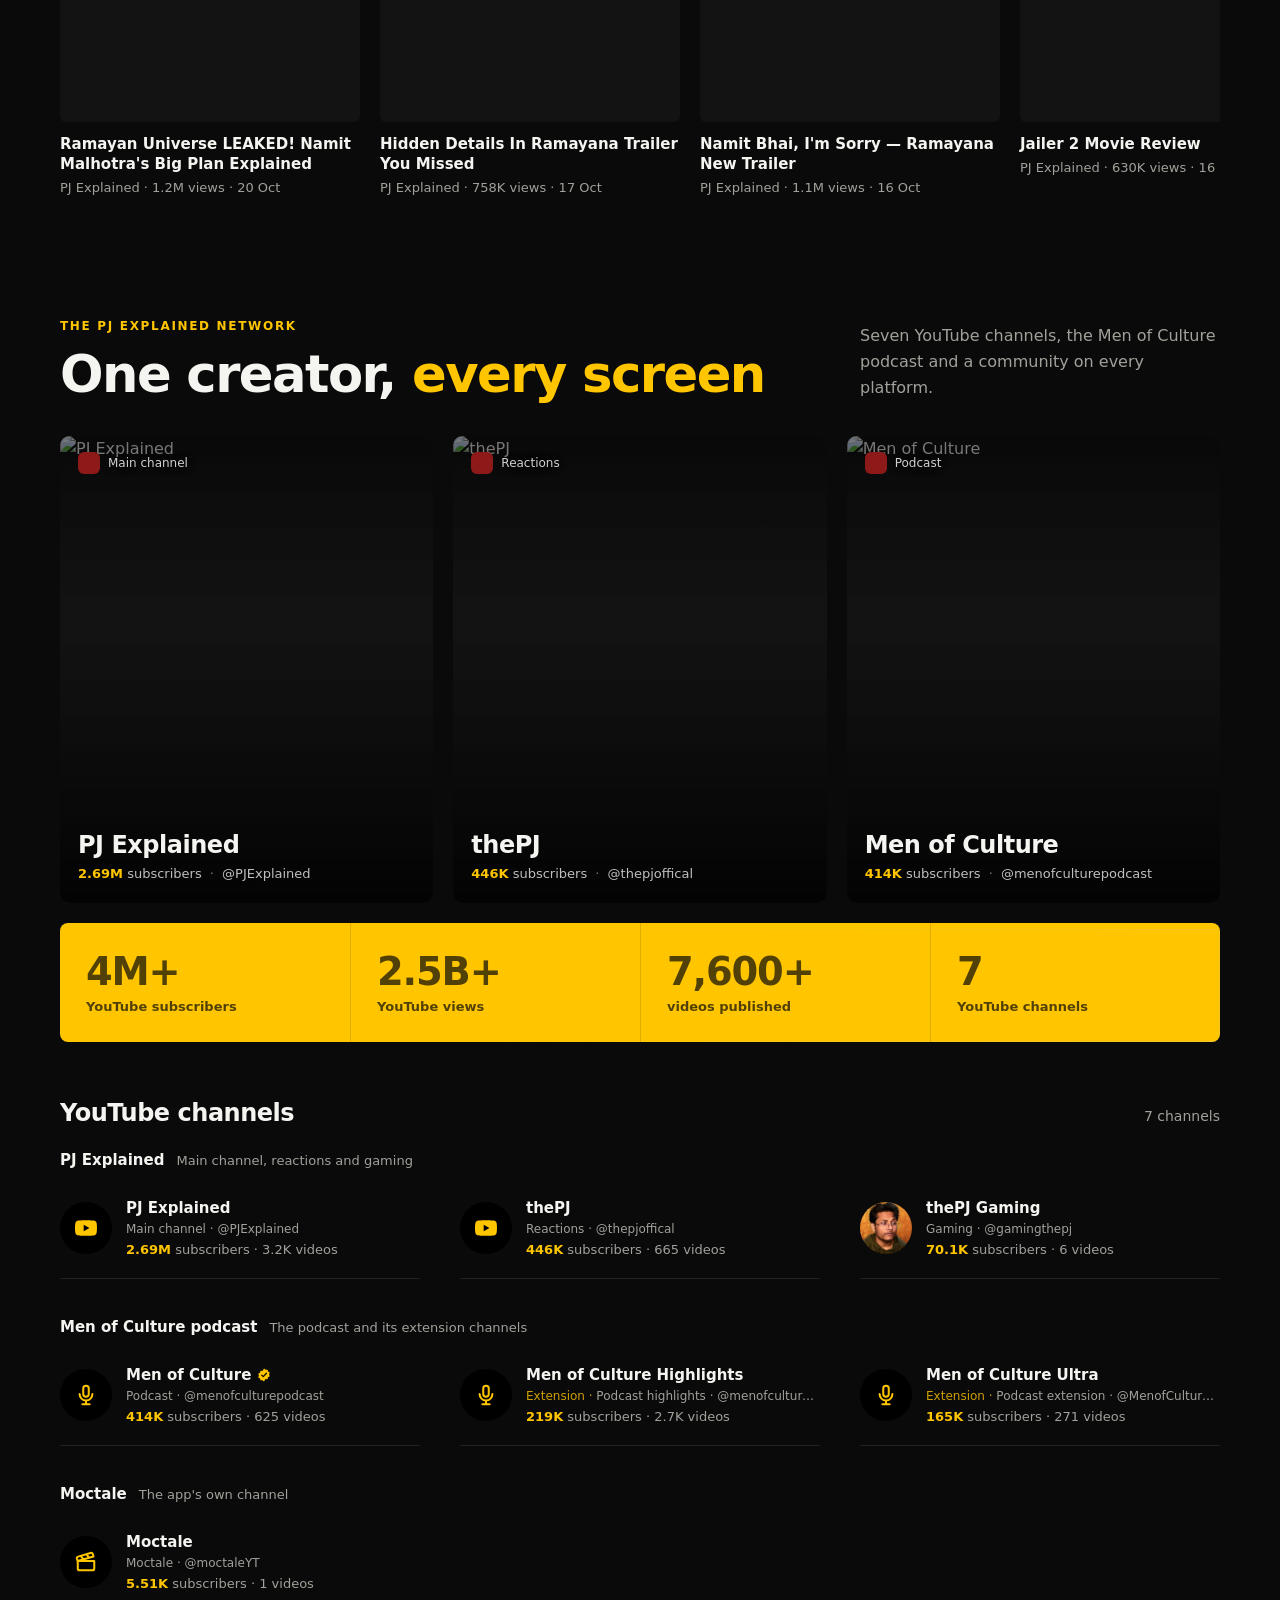
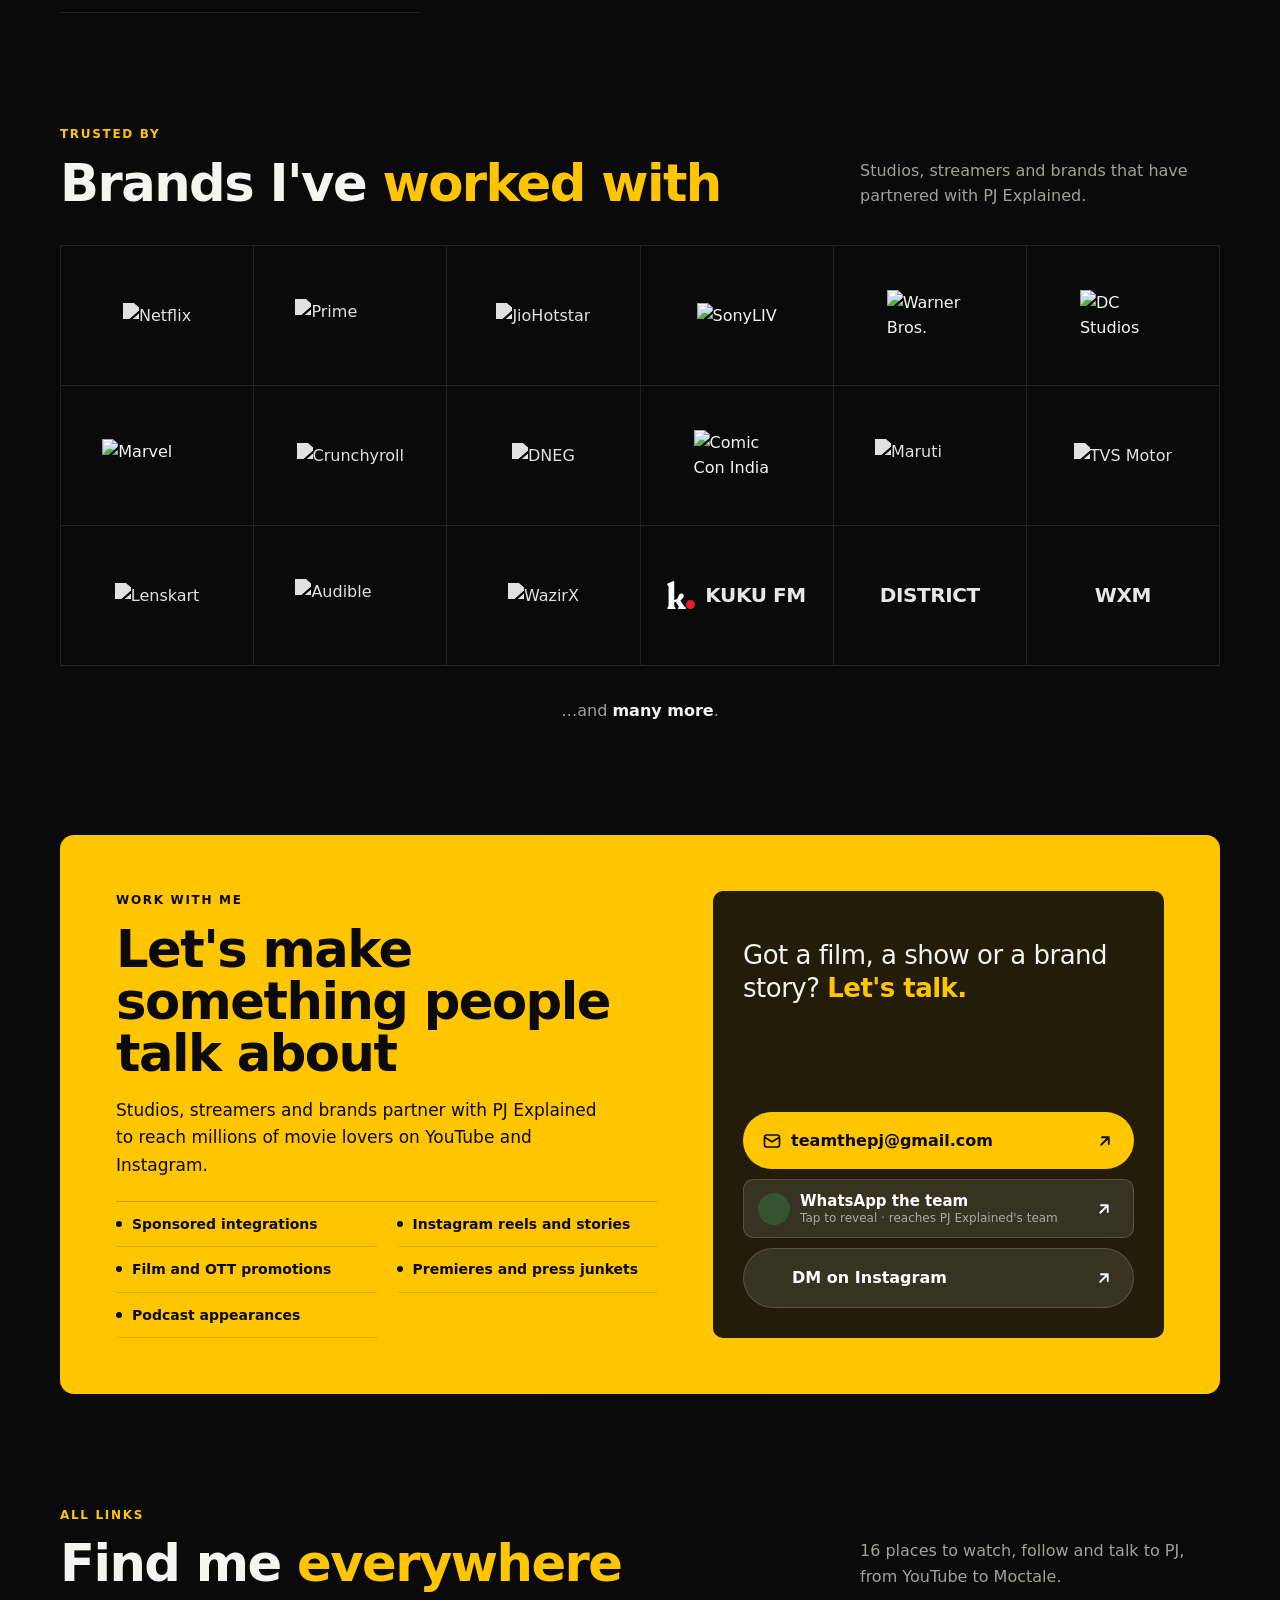
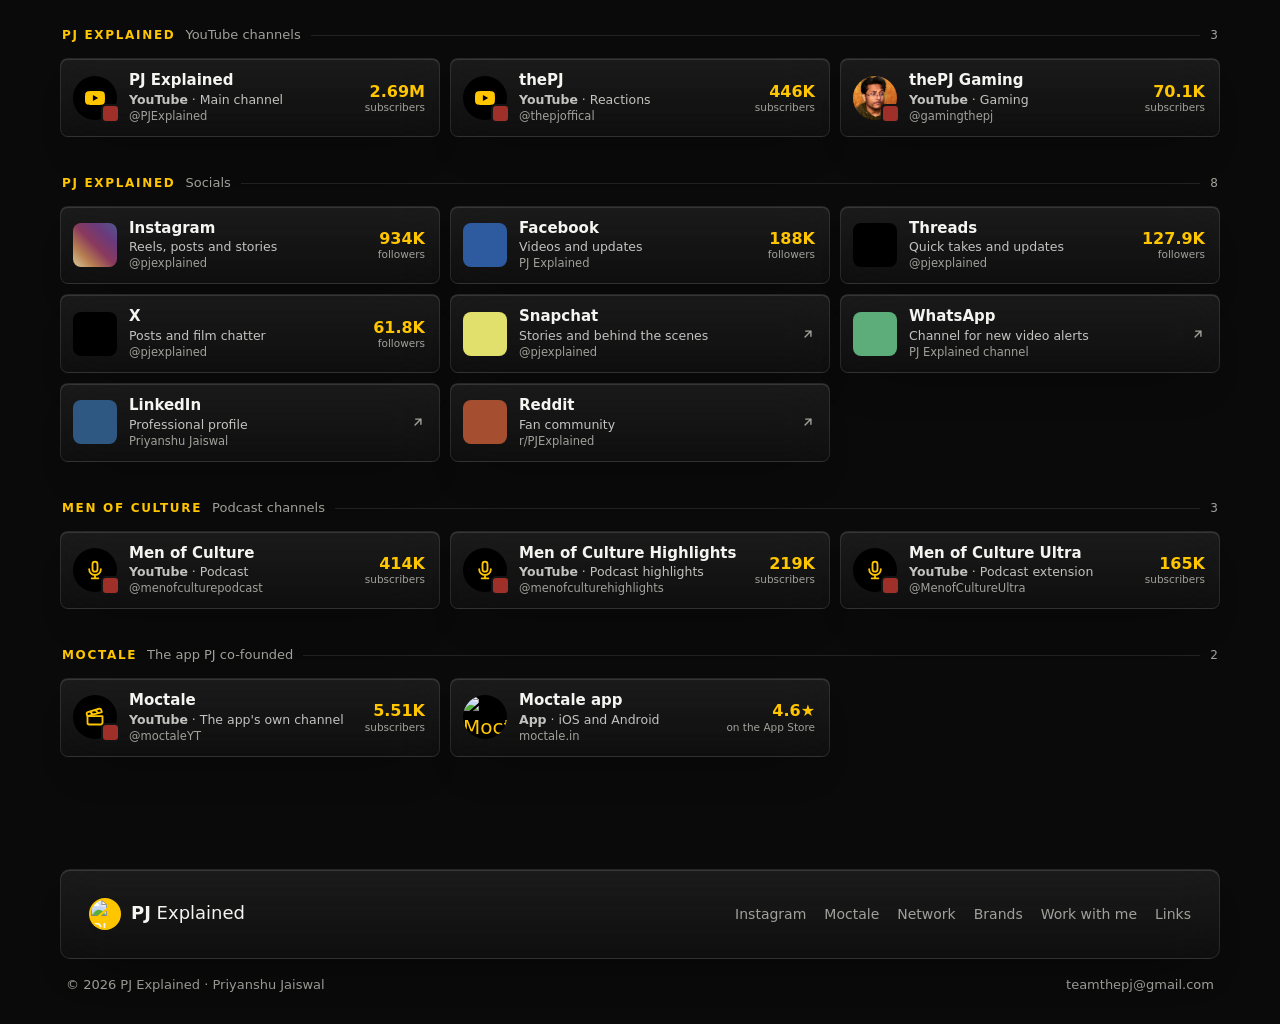
==== commit 5ab2d622: "Add All links to the home page and refresh hero, Moctale and /links - Home: All links section at the" ====
--- a/index.html
+++ b/index.html
@@ -1,1041 +1,1166 @@
-<!doctype html>
-<html lang="en">
-<head>
-<meta charset="utf-8">
-<meta name="viewport" content="width=device-width, initial-scale=1, viewport-fit=cover">
-<title>PJ Explained</title>
-<meta name="description" content="PJ Explained — Pop-Culture Enthusiast and building Moctale.in. 2.69M on YouTube, 934K on Instagram, 5.3M+ followers across platforms.">
-<meta name="theme-color" content="#0a0a0a">
-<meta property="og:title" content="PJ Explained">
-<meta property="og:description" content="Pop-Culture Enthusiast & Building Moctale.in!">
-<meta property="og:url" content="https://pjexplained.com">
-<link rel="icon" href="data:image/svg+xml,<svg xmlns='http://www.w3.org/2000/svg' viewBox='0 0 64 64'><circle cx='32' cy='32' r='32' fill='%23ffc600'/><text x='32' y='42' font-family='Arial Black,Arial' font-weight='900' font-size='26' text-anchor='middle' fill='%230a0a0a'>PJ</text></svg>">
-<link rel="preconnect" href="https://fonts.cdnfonts.com" crossorigin>
-<link rel="stylesheet" href="trueno.css">
-<script src="data.js"></script>
-<script src="data-live.js"></script>
-<style>
-/*
-  Type system — Trueno only, four weights:
-  300 light (lead text) · 400 regular (body) · 600 semibold (UI, labels) · 800 extrabold (headings, numbers)
-  Headings are sentence case; only the hero name and small labels are uppercase. No italics.
-*/
-:root {
-  --y: #ffc600;
-  --bg: #0a0a0a;
-  --text: #f4f4f1;
-  --muted: #a1a19b;
-  --glass: rgba(255,255,255,.05);
-  --stroke: rgba(255,255,255,.1);
-  --m: #a57bff;
-  --r: 18px;
-  --r-sm: 12px;
-}
-* { box-sizing: border-box; margin: 0; padding: 0; }
-html { scroll-behavior: smooth; }
-body { background: var(--bg); color: var(--text); font-family: "Trueno", system-ui, sans-serif; font-weight: 400; font-size: 16px; line-height: 1.6; -webkit-font-smoothing: antialiased; overflow-x: hidden; }
-a { color: inherit; text-decoration: none; }
-img { display: block; width: 100%; height: 100%; object-fit: cover; }
-svg { width: 1em; height: 1em; flex: none; }
-.wrap { width: min(1200px, 100% - 32px); margin-inline: auto; position: relative; }
-
-/* type */
-.label { font-size: 12px; font-weight: 600; letter-spacing: .14em; text-transform: uppercase; color: var(--y); }
-.h2 { font-size: clamp(36px, 4.4vw, 60px); font-weight: 800; letter-spacing: -.03em; line-height: 1.02; margin-top: 12px; }
-.accent { color: var(--y); }
-.num { font-weight: 800; letter-spacing: -.03em; line-height: 1; }
-.lead { font-weight: 300; font-size: clamp(20px, 2vw, 26px); line-height: 1.35; }
-.muted { color: var(--muted); }
-
-/* ambient light behind the glass + a light film grain */
-.ambient { position: fixed; inset: -10%; z-index: -1; pointer-events: none; overflow: hidden; }
-.ambient img { position: absolute; width: 60%; height: 60%; filter: blur(100px) saturate(1.3); opacity: .22; animation: drift 30s ease-in-out infinite alternate; }
-.ambient img:nth-child(1) { top: 0; left: -5%; }
-.ambient img:nth-child(2) { bottom: 0; right: -5%; animation-delay: -15s; }
-.ambient::after { content: ""; position: absolute; inset: 0; background: radial-gradient(40% 35% at 75% 15%, rgba(255,198,0,.1), transparent 70%), rgba(10,10,10,.6); }
-@keyframes drift { to { transform: translate(5%, 4%) scale(1.1); } }
-body::after { content: ""; position: fixed; inset: -50%; z-index: 100; pointer-events: none; opacity: .05; mix-blend-mode: overlay;
-  background-image: url("data:image/svg+xml,%3Csvg xmlns='http://www.w3.org/2000/svg' width='220' height='220'%3E%3Cfilter id='n'%3E%3CfeTurbulence type='fractalNoise' baseFrequency='.85' numOctaves='3' stitchTiles='stitch'/%3E%3CfeColorMatrix values='0 0 0 0 1 0 0 0 0 1 0 0 0 0 1 0 0 0 1.2 0'/%3E%3C/filter%3E%3Crect width='100%25' height='100%25' filter='url(%23n)'/%3E%3C/svg%3E");
-  animation: grain 1.4s steps(5) infinite; }
-@keyframes grain { 0%{transform:translate(0,0)} 25%{transform:translate(-3%,2%)} 50%{transform:translate(2%,-3%)} 75%{transform:translate(3%,3%)} 100%{transform:translate(0,0)} }
-
-/* liquid glass */
-.glass { position: relative; background: linear-gradient(180deg, rgba(255,255,255,.07), rgba(255,255,255,.025)); border: 1px solid var(--stroke); backdrop-filter: blur(24px) saturate(160%); -webkit-backdrop-filter: blur(24px) saturate(160%); box-shadow: inset 0 1px 0 rgba(255,255,255,.12), 0 24px 48px -32px rgba(0,0,0,.8); }
-
-/* yellow surfaces carry a faint photo, faded away from the text */
-.duo { position: relative; isolation: isolate; overflow: hidden; background: var(--y); color: #0a0a0a; }
-.duo-bg { position: absolute; inset: 0; z-index: -1; pointer-events: none; -webkit-mask-image: linear-gradient(100deg, transparent 38%, rgba(0,0,0,.9) 92%); mask-image: linear-gradient(100deg, transparent 38%, rgba(0,0,0,.9) 92%); }
-.duo-bg img { filter: grayscale(1) contrast(1.15); mix-blend-mode: multiply; opacity: .28; }
-.pill-img { position: relative; isolation: isolate; overflow: hidden; }
-.pill-img::before { content: ""; position: absolute; inset: 0; z-index: -1; background: var(--img) center / cover; filter: grayscale(1) contrast(1.2); mix-blend-mode: multiply; opacity: .35; -webkit-mask-image: linear-gradient(90deg, transparent 15%, #000 85%); mask-image: linear-gradient(90deg, transparent 15%, #000 85%); }
-
-/* soft dissolve in on scroll */
-.reveal { opacity: 0; filter: blur(10px); transform: translateY(20px); transition: opacity .9s ease, filter .9s ease, transform .9s ease; }
-.reveal.in { opacity: 1; filter: none; transform: none; }
-@media (prefers-reduced-motion: reduce) { .reveal { opacity: 1; filter: none; transform: none; } .ambient img, body::after { animation: none; } }
-
-/* controls */
-.pill { display: inline-flex; align-items: center; justify-content: center; gap: 8px; padding: 10px 18px; border-radius: 999px; font-size: 14px; font-weight: 600; white-space: nowrap; transition: transform .2s ease; }
-.pill:hover { transform: translateY(-2px); }
-.pill-lg { padding: 14px 22px; font-size: 15px; }
-.pill-y { background: var(--y); color: #0a0a0a; }
-.pill-k { background: #0a0a0a; color: var(--text); }
-.pill-glass { background: rgba(255,255,255,.1); border: 1px solid rgba(255,255,255,.16); backdrop-filter: blur(16px); -webkit-backdrop-filter: blur(16px); color: #fff; }
-.pill-sm { padding: 6px 12px; font-size: 12px; }
-.circle { width: 48px; height: 48px; border-radius: 50%; display: grid; place-items: center; flex: none; font-size: 18px; background: var(--y); color: #0a0a0a; transition: transform .2s ease; }
-a:hover .circle.spin, a.circle.spin:hover { transform: rotate(45deg); }
-.live { width: 7px; height: 7px; border-radius: 50%; background: #ff3b30; box-shadow: 0 0 0 4px rgba(255,59,48,.22); animation: pulse 2s infinite; flex: none; }
-@keyframes pulse { 50% { box-shadow: 0 0 0 7px rgba(255,59,48,0); } }
-.tick { display: inline-grid; color: var(--y); font-size: .6em; vertical-align: middle; }
-.si { display: block; width: 1em; height: 1em; background: currentColor; -webkit-mask-size: contain; mask-size: contain; -webkit-mask-repeat: no-repeat; mask-repeat: no-repeat; -webkit-mask-position: center; mask-position: center; flex: none; }
-.blogo { width: 36px; height: 36px; border-radius: 11px; display: grid; place-items: center; font-size: 18px; color: #fff; flex: none; }
-.ig-grad { background: linear-gradient(45deg,#feda75,#fa7e1e 25%,#d62976 50%,#962fbf 75%,#4f5bd5); color: #fff; }
-/* brand colours, toned down so they sit quietly in the dark glass */
-.blogo, .prof .badge { filter: saturate(.5) brightness(.92); }
-.media { position: relative; overflow: hidden; border-radius: var(--r); background: rgba(255,255,255,.04); }
-.media img { transition: transform .6s ease; }
-a.media:hover img, a:hover > .media img { transform: scale(1.04); }
-.shade::after { content: ""; position: absolute; inset: 0; background: linear-gradient(180deg, rgba(0,0,0,0) 40%, rgba(0,0,0,.82) 100%); pointer-events: none; }
-.tagrow { position: absolute; z-index: 2; top: 18px; left: 18px; display: flex; gap: 6px; }
-
-/* nav */
-.nav { position: sticky; top: 12px; z-index: 50; margin-top: 12px; }
-.nav .bar { display: flex; align-items: center; justify-content: space-between; gap: 16px; padding: 6px 6px 6px 8px; border-radius: 999px; }
-.logo { display: flex; align-items: center; gap: 12px; font-size: 16px; font-weight: 300; }
-.logo .av { width: 40px; height: 40px; border-radius: 50%; overflow: hidden; padding: 2px; background: var(--y); flex: none; }
-.logo .av img { border-radius: 50%; }
-.logo b { font-weight: 600; }
-.nav ul { display: flex; gap: 2px; list-style: none; }
-.nav ul a { display: block; padding: 9px 14px; border-radius: 999px; font-size: 14px; color: var(--muted); }
-.nav ul a:hover { color: var(--text); background: rgba(255,255,255,.07); }
-
-/* hero */
-.hero { display: grid; grid-template-columns: 7fr 5fr; gap: 16px; margin-top: 16px; }
-.banner { min-height: 700px; display: flex; flex-direction: column; padding: 32px; container-type: inline-size; border: 1px solid var(--stroke); }
-.banner > img { position: absolute; inset: 0; }
-.banner::after { content: ""; position: absolute; inset: 0; background: linear-gradient(90deg, rgba(10,10,10,.9) 0%, rgba(10,10,10,.6) 42%, rgba(10,10,10,0) 78%), linear-gradient(0deg, rgba(10,10,10,.88) 0%, rgba(10,10,10,0) 48%); pointer-events: none; }
-.banner > * { position: relative; z-index: 2; }
-.banner .tags { display: flex; gap: 8px; flex-wrap: wrap; }
-.banner h1 { font-size: min(13.6cqi, 128px); font-weight: 800; letter-spacing: -.04em; line-height: .9; text-transform: uppercase; margin-top: auto; }
-.banner h1 span { color: var(--y); display: block; }
-.banner .lead { margin: 18px 0 26px; max-width: 480px; color: #fff; }
-.banner .ctas { display: flex; gap: 10px; flex-wrap: wrap; }
-.banner .ctas .si { font-size: 18px; }
-.handles { display: grid; grid-template-columns: repeat(5, minmax(0, 1fr)); gap: 8px; margin-top: 24px; }
-.handles a { display: flex; align-items: center; gap: 8px; padding: 7px; border-radius: 12px; min-width: 0; }
-.handles a > span:last-child { min-width: 0; }
-.handles .num { font-size: 16px; display: block; }
-.handles .l { font-size: 12px; color: rgba(255,255,255,.66); line-height: 1.2; }
-
-.feed { border-radius: var(--r); padding: 18px; display: flex; flex-direction: column; gap: 14px; }
-.feed .fh { display: flex; justify-content: space-between; align-items: center; padding: 2px 4px 0; font-size: 14px; }
-.feed .fh .t { display: flex; align-items: center; gap: 10px; font-weight: 600; }
-.feed .fh .u { font-size: 12px; color: var(--muted); }
-.feed .vid { display: block; aspect-ratio: 16 / 9; border-radius: var(--r-sm); }
-.feed .vid .tagrow { top: 12px; left: 12px; }
-.feed .vid .meta { position: absolute; z-index: 2; left: 16px; right: 16px; bottom: 14px; display: flex; align-items: flex-end; justify-content: space-between; gap: 12px; }
-.feed .vid h4 { font-size: 17px; line-height: 1.2; font-weight: 800; letter-spacing: -.02em; }
-.feed .vid .v { display: flex; align-items: center; gap: 6px; font-size: 12px; color: rgba(255,255,255,.75); margin-top: 6px; }
-.feed .vid .circle { width: 40px; height: 40px; font-size: 15px; }
-.feed .sub { display: flex; justify-content: space-between; align-items: baseline; padding: 2px 4px 0; font-size: 14px; }
-.feed .sub b { font-weight: 600; }
-.feed .sub span { font-size: 12px; color: var(--muted); }
-.feed .reelrow { display: grid; grid-template-columns: repeat(3, 1fr); gap: 10px; flex: 1; min-height: 0; }
-.feed .reelrow a { position: relative; border-radius: 12px; overflow: hidden; background: #000; min-height: 200px; }
-.feed .reelrow a::after { content: ""; position: absolute; inset: 0; background: linear-gradient(180deg, rgba(0,0,0,0) 60%, rgba(0,0,0,.7)); }
-.feed .reelrow .d { position: absolute; z-index: 2; left: 8px; bottom: 8px; }
-.feed .reelrow .i { position: absolute; z-index: 2; top: 8px; right: 8px; width: 26px; height: 26px; border-radius: 8px; font-size: 14px; }
-.feed .counts { display: grid; grid-template-columns: repeat(3, 1fr); border-radius: var(--r-sm); }
-.feed .counts div { padding: 12px 14px; }
-.feed .counts div + div { border-left: 1px solid var(--stroke); }
-.feed .counts .num { display: flex; align-items: center; gap: 6px; font-size: 19px; color: var(--y); }
-.feed .counts .si { font-size: 13px; color: var(--text); }
-.feed .counts span { font-size: 11px; color: var(--muted); }
-
-/* about */
-.about { margin-top: 16px; border-radius: var(--r); padding: 20px 28px 20px 20px; display: flex; align-items: center; gap: 22px; }
-.about .ring { width: 80px; height: 80px; border-radius: 50%; padding: 3px; background: var(--y); flex: none; }
-.about .ring img { border-radius: 50%; border: 3px solid #0a0a0a; }
-.about .txt { flex: 1; min-width: 0; }
-.about h2 { font-size: clamp(22px, 2.6vw, 34px); line-height: 1.15; font-weight: 800; letter-spacing: -.025em; margin-top: 4px; }
-.about h2 .soft { font-weight: 300; }
-.about h2 a { color: var(--y); }
-.about .who { text-align: right; color: var(--muted); font-size: 14px; flex: none; }
-.about .who b { display: block; color: var(--text); font-weight: 600; }
-
-/* totals */
-.totals { display: grid; grid-template-columns: repeat(4, 1fr); gap: 16px; margin-top: 16px; }
-.total { border-radius: var(--r); padding: 26px 26px 24px; }
-.total .num { display: block; font-size: clamp(34px, 3.4vw, 48px); color: var(--y); }
-.total span { display: block; margin-top: 8px; font-size: 14px; color: var(--muted); }
-.total.duo .num { color: #0a0a0a; }
-.total.duo span { color: rgba(10,10,10,.7); font-weight: 600; }
-
-/* sections */
-section { margin-top: 120px; scroll-margin-top: 96px; }
-.head { display: flex; align-items: flex-end; justify-content: space-between; gap: 24px; margin-bottom: 32px; flex-wrap: wrap; }
-.head p { color: var(--muted); max-width: 360px; font-size: 16px; }
-.subhead { display: flex; justify-content: space-between; align-items: baseline; margin: 48px 4px 16px; }
-.subhead h3 { font-size: 24px; font-weight: 800; letter-spacing: -.02em; }
-.subhead span { color: var(--muted); font-size: 14px; }
-
-/* instagram */
-.ig { display: grid; grid-template-columns: 4fr 8fr; gap: 16px; }
-.igcard { border-radius: var(--r); padding: 30px; display: flex; flex-direction: column; gap: 22px; }
-.igcard .who { display: flex; align-items: center; gap: 14px; }
-.igcard .ring { width: 72px; height: 72px; border-radius: 50%; padding: 3px; background: #0a0a0a; flex: none; }
-.igcard .ring img { border-radius: 50%; border: 2px solid var(--y); }
-.igcard .who b { display: flex; align-items: center; gap: 6px; font-size: 18px; font-weight: 800; letter-spacing: -.02em; }
-.igcard .who span { font-size: 14px; color: rgba(10,10,10,.7); }
-.igcard .big { font-size: clamp(64px, 6.4vw, 96px); }
-.igcard .big + span { display: block; font-size: 15px; font-weight: 600; margin-top: 6px; }
-.igcard .lead { font-size: 20px; }
-.igcard .rows { border-top: 1px solid rgba(10,10,10,.6); margin-top: auto; }
-.igcard .rows div { display: flex; justify-content: space-between; padding: 12px 0; border-bottom: 1px solid rgba(10,10,10,.14); font-size: 15px; }
-.igcard .rows b { font-weight: 800; }
-.reels { display: grid; grid-template-columns: repeat(4, 1fr); gap: 12px; }
-.reel { display: block; aspect-ratio: 9 / 16; border-radius: var(--r-sm); }
-.reel .ic { position: absolute; z-index: 2; top: 12px; right: 12px; width: 30px; height: 30px; border-radius: 9px; font-size: 16px; }
-.reel .d { position: absolute; z-index: 2; left: 12px; bottom: 12px; }
-
-/* moctale */
-.moc { border-radius: 24px; padding: 48px; display: grid; grid-template-columns: 1.05fr 1fr; gap: 40px; overflow: hidden; }
-.moc::before { content: ""; position: absolute; inset: 0; z-index: 0; pointer-events: none; background: radial-gradient(55% 60% at 85% 40%, rgba(150,90,255,.38), transparent 70%), radial-gradient(40% 50% at 0% 100%, rgba(150,90,255,.16), transparent 70%); }
-.moc > * { position: relative; z-index: 1; min-width: 0; }
-.moc .label { color: var(--m); }
-.moc .mlogo { height: 40px; width: auto; max-width: 100%; margin: 22px 0 24px; }
-.moc .h2 .accent { color: var(--m); }
-.moc p { color: #d4d1dd; max-width: 500px; margin-top: 18px; }
-.mfeat { display: grid; grid-template-columns: repeat(3, 1fr); gap: 10px; margin-top: 24px; }
-.mfeat div { padding-top: 12px; border-top: 2px solid var(--m); }
-.mfeat b { display: block; font-size: 15px; font-weight: 800; letter-spacing: -.01em; }
-.mfeat span { display: block; margin-top: 4px; font-size: 13px; line-height: 1.45; color: #c4bfd2; }
-.stores { display: flex; gap: 12px; flex-wrap: wrap; margin-top: 28px; }
-.store { display: flex; align-items: center; gap: 12px; padding: 11px 22px 11px 16px; border-radius: 12px; background: #0a0a0a; border: 1px solid rgba(255,255,255,.2); transition: transform .2s ease, border-color .2s ease; }
-.store:hover { transform: translateY(-2px); border-color: var(--m); }
-.store .si { font-size: 26px; }
-.store small { display: block; font-size: 11px; color: #b5b5b5; line-height: 1.2; }
-.store b { display: block; font-size: 18px; font-weight: 600; letter-spacing: -.01em; line-height: 1.2; }
-.mstats { display: grid; grid-template-columns: repeat(3, 1fr); gap: 10px; margin-top: 28px; }
-.mstat { border-radius: var(--r-sm); padding: 16px; }
-.mstat .num { display: block; font-size: 28px; color: #fff; }
-.mstat span { display: block; margin-top: 6px; font-size: 12px; color: #c4bfd2; line-height: 1.35; }
-.mstat:first-child { grid-column: span 2; background: rgba(150,90,255,.2); border-color: rgba(190,160,255,.3); }
-.mstat:first-child .num { font-size: 44px; }
-.mpills { display: flex; flex-wrap: wrap; gap: 8px; margin-top: 18px; }
-.mpills a { display: flex; align-items: center; gap: 8px; padding: 8px 14px 8px 10px; border-radius: 999px; font-size: 13px; font-weight: 600; }
-.mpills .si, .mpills img { width: 16px; height: 16px; font-size: 16px; border-radius: 4px; }
-.phones { position: relative; min-height: 600px; }
-.phone { position: absolute; width: 46%; aspect-ratio: 1 / 2; border-radius: 32px; overflow: hidden; border: 6px solid #111; box-shadow: 0 40px 80px -24px rgba(0,0,0,.8), 0 0 0 1px rgba(255,255,255,.1); background: #1b0f2e; }
-.phone:nth-child(1) { left: 2%; top: 12%; transform: rotate(-8deg); }
-.phone:nth-child(2) { left: 26%; top: 0; z-index: 2; width: 50%; }
-.phone:nth-child(3) { right: 0; top: 14%; transform: rotate(8deg); }
-
-/* by the numbers */
-.nums { display: grid; grid-template-columns: 1fr 1fr; gap: 16px; }
-.panel { border-radius: var(--r); padding: 32px; display: flex; flex-direction: column; gap: 24px; min-height: 420px; }
-.panel .ptop { display: flex; justify-content: space-between; align-items: center; }
-.panel .plat { display: flex; align-items: center; gap: 12px; font-weight: 600; font-size: 16px; }
-.panel .plat .blogo { width: 44px; height: 44px; border-radius: 14px; font-size: 22px; }
-.panel .big { font-size: clamp(72px, 7.6vw, 116px); }
-.panel.glass .big { color: var(--y); }
-.panel .big + span { display: block; font-size: 16px; margin-top: 10px; }
-.panel.glass .big + span { color: var(--muted); }
-.panel .grid3 { display: grid; grid-template-columns: repeat(3, 1fr); gap: 10px; margin-top: auto; }
-.panel .grid3 div { border-radius: 12px; padding: 16px; }
-.panel.glass .grid3 div { background: rgba(255,255,255,.05); border: 1px solid var(--stroke); }
-.panel.duo .grid3 div { background: rgba(255,255,255,.4); }
-.panel .grid3 .num { display: block; font-size: 24px; }
-.panel .grid3 span { display: block; margin-top: 6px; font-size: 13px; opacity: .7; }
-
-/* now playing */
-.np { display: grid; grid-template-columns: 2fr 1fr; gap: 16px; }
-.feature { aspect-ratio: 16 / 9; display: block; }
-.feature .meta, .vcard .meta { position: absolute; z-index: 2; left: 24px; right: 24px; bottom: 22px; display: flex; align-items: flex-end; justify-content: space-between; gap: 16px; }
-.feature h4 { font-size: clamp(22px, 2.4vw, 34px); line-height: 1.12; font-weight: 800; letter-spacing: -.025em; max-width: 620px; }
-.feature .circle { width: 64px; height: 64px; font-size: 22px; }
-.np .side { display: grid; gap: 16px; grid-template-rows: 1fr 1fr; }
-.vcard { display: block; min-height: 220px; }
-.vcard h5 { font-size: 18px; line-height: 1.2; font-weight: 800; letter-spacing: -.02em; }
-.vcard .circle { width: 40px; height: 40px; font-size: 15px; }
-.strip { display: grid; grid-auto-flow: column; grid-auto-columns: minmax(300px, 1fr); gap: 16px; margin-top: 16px; overflow-x: auto; scroll-snap-type: x mandatory; padding-bottom: 6px; scrollbar-width: none; }
-.strip::-webkit-scrollbar { display: none; }
-.strip a { scroll-snap-align: start; }
-.strip .thumb { aspect-ratio: 16 / 9; border-radius: var(--r-sm); }
-.strip .t { font-weight: 600; font-size: 15px; margin-top: 12px; line-height: 1.35; }
-.strip .c { color: var(--muted); font-size: 13px; margin-top: 4px; }
-
-/* network */
-.yt { display: grid; grid-template-columns: repeat(3, 1fr); gap: 16px; }
-.prof { display: block; aspect-ratio: 4 / 5; }
-.prof .tagrow { right: 18px; justify-content: space-between; align-items: center; }
-.prof .badge { width: 40px; height: 40px; border-radius: 12px; background: #ff0000; color: #fff; display: grid; place-items: center; font-size: 20px; }
-.prof .info { position: absolute; z-index: 2; left: 22px; right: 22px; bottom: 22px; }
-.prof h4 { font-size: 30px; line-height: 1.05; font-weight: 800; letter-spacing: -.03em; }
-.prof .handle { color: rgba(255,255,255,.72); font-size: 14px; display: flex; align-items: center; gap: 8px; margin-top: 8px; }
-.prof .handle .av { width: 22px; height: 22px; border-radius: 50%; overflow: hidden; flex: none; }
-.prof .foot { display: flex; align-items: flex-end; justify-content: space-between; margin-top: 16px; gap: 12px; }
-.prof .count .num { display: block; font-size: 36px; color: var(--y); }
-.prof .count span { font-size: 13px; color: rgba(255,255,255,.72); }
-.ntotals { display: grid; grid-template-columns: repeat(4, 1fr); margin-top: 16px; border-radius: var(--r); }
-.ntotals div { padding: 24px 26px; }
-.ntotals div + div { border-left: 1px solid rgba(10,10,10,.12); }
-.ntotals .num { display: block; font-size: clamp(28px, 3vw, 40px); }
-.ntotals span { display: block; margin-top: 6px; font-size: 13px; font-weight: 600; opacity: .7; }
-.chips { display: grid; grid-template-columns: repeat(4, 1fr); gap: 12px; }
-.chip { display: flex; align-items: center; gap: 14px; padding: 14px; border-radius: 14px; transition: border-color .2s ease, transform .2s ease; min-width: 0; }
-.chip:hover { border-color: rgba(255,198,0,.5); transform: translateY(-2px); }
-.chip .av { width: 52px; height: 52px; border-radius: 50%; overflow: hidden; flex: none; background: #000; display: grid; place-items: center; color: var(--y); font-size: 22px; }
-.chip .av > * { grid-area: 1 / 1; }
-.chip .blogo { width: 52px; height: 52px; border-radius: 12px; font-size: 24px; }
-.chip .tx { min-width: 0; }
-.cgroup { grid-column: 1 / -1; display: flex; align-items: baseline; gap: 12px; padding: 14px 4px 2px; border-top: 1px solid var(--stroke); }
-.cgroup:first-child { border-top: 0; padding-top: 0; }
-.cgroup b { font-size: 15px; font-weight: 600; }
-.cgroup span { font-size: 13px; color: var(--muted); }
-.chip.ext { border-style: dashed; }
-.chip b { display: flex; align-items: center; gap: 6px; font-size: 15px; font-weight: 600; white-space: nowrap; overflow: hidden; text-overflow: ellipsis; }
-.chip b svg { color: var(--y); font-size: 14px; }
-.chip .h { color: var(--muted); font-size: 12px; white-space: nowrap; overflow: hidden; text-overflow: ellipsis; }
-.chip .s { font-size: 13px; color: var(--muted); }
-.chip .s strong { color: var(--y); font-weight: 800; }
-
-/* brands */
-.brands { display: grid; grid-template-columns: repeat(6, 1fr); gap: 12px; }
-.brand { height: 120px; border-radius: 14px; display: grid; place-items: center; padding: 22px; transition: transform .25s ease, border-color .25s ease; }
-.brand:hover { transform: translateY(-2px); border-color: rgba(255,255,255,.22); }
-.brand img { width: auto; height: auto; object-fit: contain; }
-.brand.wide img { max-width: 74%; max-height: 32px; }
-.brand.tall img { max-width: 58%; max-height: 64px; }
-.brand.mono img { filter: brightness(0) invert(1); opacity: .88; }
-.brand .word { font-size: 20px; font-weight: 800; letter-spacing: -.02em; text-transform: uppercase; display: flex; align-items: center; gap: 10px; white-space: nowrap; color: rgba(255,255,255,.9); }
-.brand .word svg { width: 28px; height: 28px; color: #fff; }
-.more { text-align: center; margin-top: 24px; color: var(--muted); font-size: 16px; }
-.more b { color: var(--text); font-weight: 600; }
-
-/* collab */
-.collab { border-radius: 24px; padding: 48px; display: grid; grid-template-columns: 1.2fr 1fr; gap: 40px; align-items: stretch; }
-.collab .label { color: #0a0a0a; }
-.collab p { font-size: 17px; margin-top: 18px; max-width: 500px; }
-.collab ul { list-style: none; display: flex; flex-wrap: wrap; gap: 8px; margin-top: 24px; }
-.collab li { border: 1px solid rgba(10,10,10,.5); border-radius: 999px; padding: 7px 14px; font-weight: 600; font-size: 13px; background: rgba(255,255,255,.3); }
-.collab .box { background: rgba(10,10,10,.9); color: var(--text); border-radius: 16px; padding: 30px; display: flex; flex-direction: column; justify-content: space-between; gap: 28px; }
-.collab .box .q { font-size: 26px; line-height: 1.25; font-weight: 300; letter-spacing: -.02em; }
-.collab .box .q b { font-weight: 800; color: var(--y); }
-.collab .box .contact { display: grid; gap: 10px; }
-.collab .box .pill { justify-content: space-between; padding: 16px 20px; font-size: 16px; }
-.collab .box .pill span { display: flex; align-items: center; gap: 10px; }
-.collab .box .pill .si, .collab .box .pill svg { font-size: 18px; }
-.collab > *, .collab .box, .collab .box .contact > * { min-width: 0; }
-.collab .box .pill { white-space: normal; }
-.collab .box .wa { width: 100%; border-radius: 16px; padding: 12px 20px 12px 14px; font-family: inherit; color: #fff; cursor: pointer; text-align: left; }
-.collab .box .wa .wai { width: 32px; height: 32px; border-radius: 50%; background: rgba(37,211,102,.22); color: #5fd38d; display: grid; place-items: center; flex: none; }
-.collab .box .wa .wai .si { font-size: 17px; }
-.collab .box .wa .wat { display: block; min-width: 0; }
-.collab .box .wa b { display: block; font-size: 15px; font-weight: 600; }
-.collab .box .wa small { display: block; font-size: 12px; font-weight: 400; color: rgba(255,255,255,.58); margin-top: 1px; }
-.collab .box .wa.open b { letter-spacing: .02em; }
-@media (max-width: 640px) { .collab .box .wa { padding: 11px 16px 11px 12px; } .collab .box .wa b { font-size: 14px; } .collab .box .wa small { font-size: 11px; } }
-
-/* footer */
-footer { margin: 96px 0 28px; }
-.fwrap { border-radius: var(--r); padding: 28px; display: flex; justify-content: space-between; align-items: center; gap: 24px; flex-wrap: wrap; }
-.fwrap .logo { font-size: 18px; }
-.fwrap nav { display: flex; gap: 18px; flex-wrap: wrap; font-size: 14px; color: var(--muted); }
-.fwrap nav a:hover { color: var(--text); }
-.fbar { display: flex; justify-content: space-between; gap: 16px; flex-wrap: wrap; color: var(--muted); font-size: 13px; margin-top: 16px; padding: 0 6px; }
-.fbar a:hover { color: var(--y); }
-
-/* ---------- clean pass: more air, fewer boxes, hairlines instead of cards ---------- */
-.wrap { width: min(1160px, 100% - 48px); }
-section { margin-top: 112px; }
-.head { margin-bottom: 36px; }
-.head p { font-weight: 300; }
-.h2 { font-size: clamp(34px, 4vw, 54px); }
-.subhead { margin: 52px 0 8px; }
-body::after { opacity: .035; }
-.ambient img { opacity: .16; }
-
-.hero { gap: 20px; margin-top: 20px; }
-/* same composition as phone: photo on top dissolving into dark, name and text underneath */
-.banner { padding: 40px; min-height: 820px; }
-.banner > img { height: 50%; -webkit-mask-image: linear-gradient(180deg, #000 55%, transparent 100%); mask-image: linear-gradient(180deg, #000 55%, transparent 100%); }
-.banner::after { background: linear-gradient(180deg, rgba(10,10,10,.4) 0, rgba(10,10,10,0) 22%); }
-.banner .tags .pill:nth-child(2) { background: none; border: 0; backdrop-filter: none; -webkit-backdrop-filter: none; color: rgba(255,255,255,.7); padding-left: 4px; }
-.handles { gap: 18px; margin-top: 32px; padding-top: 24px; border-top: 1px solid rgba(255,255,255,.12); }
-.handles a { background: none; border: 0; box-shadow: none; backdrop-filter: none; -webkit-backdrop-filter: none; padding: 0; }
-.feed { padding: 22px; gap: 18px; }
-
-.about { margin-top: 56px; padding: 32px 4px; background: none; border: 0; box-shadow: none; backdrop-filter: none; -webkit-backdrop-filter: none; border-radius: 0; border-top: 1px solid var(--stroke); }
-.about .ring { width: 64px; height: 64px; }
-
-.totals { margin-top: 0; gap: 0; border-top: 1px solid var(--stroke); border-bottom: 1px solid var(--stroke); }
-.total, .total.duo { background: none; border: 0; box-shadow: none; backdrop-filter: none; -webkit-backdrop-filter: none; border-radius: 0; padding: 40px 32px; color: var(--text); }
-.total + .total { border-left: 1px solid var(--stroke); }
-.total .duo-bg { display: none; }
-.total.duo span:not(.num) { color: var(--muted); font-weight: 400; }
-.total.duo .num { color: var(--y); font-weight: 800; }
-
-.ig { gap: 20px; }
-.igcard { padding: 36px; }
-.reels { gap: 16px; }
-
-.moc { padding: 56px; gap: 56px; }
-.mstats { margin-top: 32px; }
-
-.nums { gap: 20px; }
-.panel { padding: 40px; min-height: 0; gap: 20px; }
-.panel .grid3 { gap: 0 24px; margin-top: auto; padding-top: 8px; }
-.panel .grid3 div, .panel.glass .grid3 div, .panel.duo .grid3 div { background: none; border: 0; border-radius: 0; padding: 18px 0 0; border-top: 1px solid var(--stroke); }
-.panel.duo .grid3 div { border-top-color: rgba(10,10,10,.2); }
-
-.np, .np .side { gap: 20px; }
-.strip { gap: 20px; margin-top: 28px; }
-
-.yt { gap: 20px; }
-.ntotals { margin-top: 20px; }
-.chips { grid-template-columns: repeat(3, 1fr); gap: 0 40px; }
-.chip, .chip.glass { background: none; border: 0; box-shadow: none; backdrop-filter: none; -webkit-backdrop-filter: none; border-radius: 0; padding: 18px 0; border-bottom: 1px solid var(--stroke); }
-.chip:hover { transform: none; border-bottom-color: rgba(255,198,0,.5); }
-.chip.ext { border-style: solid; }
-.chip.ext .h::before { content: "Extension · "; color: var(--y); opacity: .8; }
-.cgroup { padding: 36px 0 6px; border-top: 0; }
-.cgroup:first-child { padding-top: 8px; }
-
-.brands { gap: 0; border-top: 1px solid var(--stroke); border-left: 1px solid var(--stroke); }
-.brand, .brand.glass { background: none; border: 0; box-shadow: none; backdrop-filter: none; -webkit-backdrop-filter: none; border-radius: 0; height: 140px; border-right: 1px solid var(--stroke); border-bottom: 1px solid var(--stroke); }
-.brand:hover { transform: none; background: rgba(255,255,255,.03); }
-.more { margin-top: 32px; }
-
-.collab { padding: 56px; gap: 56px; }
-footer { margin-top: 112px; }
-
-@media (max-width: 1100px) {
-  .chips { grid-template-columns: repeat(2, 1fr); }
-  .brands { grid-template-columns: repeat(4, 1fr); }
-  .moc { grid-template-columns: minmax(0, 1fr); }
-  .phones { min-height: 520px; max-width: 560px; width: 100%; margin: 0 auto; }
-}
-@media (max-width: 1000px) {
-  .hero, .np, .collab, .ig, .nums { grid-template-columns: 1fr; }
-  .banner { min-height: 640px; }
-  .feed .reelrow a { min-height: 0; aspect-ratio: 9 / 16; }
-  .totals, .ntotals { grid-template-columns: repeat(2, 1fr); }
-  .ntotals div:nth-child(3) { border-left: 0; }
-  .ntotals div:nth-child(n+3) { border-top: 1px solid rgba(10,10,10,.12); }
-  .yt { grid-template-columns: 1fr 1fr; }
-  .nav ul { display: none; }
-  .about .who { display: none; }
-}
-@media (max-width: 640px) {
-  :root { --r: 16px; }
-  .banner { padding: 22px; min-height: 0; background: transparent; }
-  .banner > img { height: 440px; -webkit-mask-image: linear-gradient(180deg, #000 50%, transparent 100%); mask-image: linear-gradient(180deg, #000 50%, transparent 100%); }
-  .banner::after { background: linear-gradient(180deg, rgba(10,10,10,.35) 0, rgba(10,10,10,0) 30%); }
-  .banner h1 { margin-top: 270px; }
-  .feed { padding: 14px; }
-  .handles { grid-template-columns: repeat(3, minmax(0, 1fr)); }
-  .about { flex-direction: column; text-align: center; padding: 24px; gap: 14px; }
-  .total { padding: 20px; }
-  .yt, .chips { grid-template-columns: 1fr; }
-  .brands { grid-template-columns: repeat(2, 1fr); }
-  .brand { height: 96px; }
-  .np .side { grid-template-rows: none; }
-  .feature { aspect-ratio: 4 / 5; }
-  .feature .circle { width: 52px; height: 52px; }
-  .reels { grid-template-columns: none; grid-auto-flow: column; grid-auto-columns: 62%; overflow-x: auto; scroll-snap-type: x mandatory; scrollbar-width: none; }
-  .reels::-webkit-scrollbar { display: none; }
-  .reel { scroll-snap-align: start; }
-  .panel { padding: 24px; min-height: 0; }
-  .panel .grid3 .num { font-size: 19px; }
-  .igcard { padding: 24px; }
-  .moc { padding: 26px; border-radius: 18px; }
-  .mstats { grid-template-columns: 1fr 1fr; }
-  .mfeat { grid-template-columns: 1fr; }
-  .phones { min-height: 400px; }
-  .phone { border-width: 4px; border-radius: 22px; }
-  .collab { padding: 26px; border-radius: 18px; }
-  section { margin-top: 88px; }
-  .nav .pill { padding: 9px 14px; }
-  .logo span.n { display: none; }
-}
-@media (max-width: 1000px) {
-  .total:nth-child(3) { border-left: 0; }
-  .total:nth-child(n+3) { border-top: 1px solid var(--stroke); }
-  .moc, .collab, .panel { padding: 32px; }
-  .banner { min-height: 780px; }
-  .banner > img { height: 56%; }
-}
-@media (max-width: 640px) {
-  .wrap { width: calc(100% - 32px); }
-  .banner { min-height: 0; }
-  .banner > img { height: 440px; }
-  section { margin-top: 80px; }
-  .head { margin-bottom: 24px; }
-  .banner { padding: 22px; }
-  .handles { gap: 14px; }
-  .about { margin-top: 32px; padding: 28px 0; }
-  .total, .total.duo { padding: 26px 16px; }
-  .moc, .collab, .panel, .igcard { padding: 24px; }
-  .brand, .brand.glass { height: 100px; }
-  footer { margin-top: 80px; }
-  .cgroup { flex-direction: column; gap: 2px; }
-}
-
-/* hero: small label above the name, status line at the bottom */
-.banner .eyebrow { margin-top: auto; font-size: 13px; font-weight: 600; letter-spacing: .14em; text-transform: uppercase; color: var(--y); }
-.banner h1 { margin-top: 12px; }
-/* wordmark: "PJ" bold + "Explained" light on one line, short yellow bar underneath */
-.banner h1 { font-size: min(11.2cqi, 104px); line-height: 1; letter-spacing: -.035em; text-transform: none; white-space: nowrap; }
-.banner h1 span { display: inline; color: var(--text); font-weight: 300; }
-.banner h1::after { content: ""; display: block; width: 56px; height: 5px; border-radius: 3px; background: var(--y); margin-top: 16px; }
-.hmeta { display: flex; align-items: center; gap: 8px; margin-top: 18px; font-size: 13px; color: rgba(255,255,255,.6); }
-.hmeta .dot { opacity: .5; }
-
-/* hero buttons: two tiles with counts */
-.banner .ctas { display: grid; grid-template-columns: repeat(2, minmax(0, 220px)); gap: 10px; }
-.cta { display: flex; align-items: center; gap: 10px; padding: 10px 14px 10px 10px; border-radius: 12px; background: rgba(255,255,255,.07); border: 1px solid rgba(255,255,255,.14); backdrop-filter: blur(16px); -webkit-backdrop-filter: blur(16px); transition: transform .2s ease, border-color .2s ease; min-width: 0; }
-.cta:hover { transform: translateY(-2px); border-color: rgba(255,198,0,.5); }
-.cta .blogo { width: 38px; height: 38px; font-size: 19px; }
-.cta b { display: block; font-size: 15px; font-weight: 600; line-height: 1.2; }
-.cta small { display: block; font-size: 12px; color: rgba(255,255,255,.6); white-space: nowrap; overflow: hidden; text-overflow: ellipsis; }
-
-/* reels: quiet date, no badge */
-.reel .d, .feed .reelrow .d { position: absolute; z-index: 2; left: 10px; bottom: 9px; padding: 0; background: none; border: 0; backdrop-filter: none; -webkit-backdrop-filter: none; font-size: 11px; font-weight: 400; color: rgba(255,255,255,.62); }
-
-/* instagram card: clear Instagram identity */
-.igbrand { display: flex; align-items: center; gap: 10px; }
-.igbrand .blogo { width: 32px; height: 32px; font-size: 17px; border-radius: 9px; }
-.igbrand b { font-size: 17px; font-weight: 800; letter-spacing: -.01em; }
-.igcard .ring.ig-grad { background: linear-gradient(45deg,#feda75,#fa7e1e 25%,#d62976 50%,#962fbf 75%,#4f5bd5); }
-.igcard .ring.ig-grad img { border-color: var(--y); }
-.igfollow .blogo { width: 26px; height: 26px; border-radius: 50%; font-size: 14px; }
-
-/* moctale: logo leads, social links in an even grid */
-.moc .mlogo { height: 56px; margin: 18px 0 22px; }
-.moc .h2 { font-size: clamp(28px, 3vw, 40px); }
-.mpills { display: grid; grid-template-columns: repeat(3, minmax(0, 1fr)); gap: 8px; }
-.mpills a { justify-content: flex-start; padding: 10px 12px; border-radius: 10px; min-width: 0; white-space: nowrap; }
-.mpills .mi { width: 22px; height: 22px; display: grid; place-items: center; flex: none; }
-.mpills .mi .si, .mpills .mi img { width: 16px; height: 16px; font-size: 16px; border-radius: 4px; }
-
-/* ---------- phone polish: smaller, calmer scale ---------- */
-@media (max-width: 640px) {
-  body { font-size: 15px; }
-  .wrap { width: calc(100% - 28px); }
-  section { margin-top: 72px; }
-  .label { font-size: 11px; }
-  .h2 { font-size: 30px; margin-top: 8px; }
-  .head { gap: 10px; margin-bottom: 22px; }
-  .head p { font-size: 14.5px; }
-  .lead { font-size: 18px; }
-
-  /* nav */
-  .nav { top: 8px; margin-top: 8px; }
-  .logo .av { width: 34px; height: 34px; }
-  .nav .pill { padding: 8px 14px; font-size: 13px; }
-
-  /* hero */
-  .hero { margin-top: 12px; gap: 12px; }
-  .banner { padding: 18px; }
-  .banner > img { height: 430px; }
-  .banner .eyebrow { margin-top: 300px; font-size: 11px; }
-  .banner h1 { font-size: 40px; margin-top: 8px; }
-  .banner h1::after { width: 44px; height: 4px; margin-top: 12px; }
-  .hmeta { font-size: 12px; margin-top: 14px; }
-  .banner .lead { margin: 12px 0 20px; }
-  .banner .ctas { grid-template-columns: repeat(2, minmax(0, 1fr)); gap: 8px; }
-  .cta { padding: 9px 10px 9px 9px; gap: 8px; }
-  .cta .blogo { width: 32px; height: 32px; font-size: 16px; }
-  .cta b { font-size: 14px; }
-  .cta small { font-size: 11px; }
-  .handles { grid-template-columns: repeat(5, minmax(0, 1fr)); gap: 4px; margin-top: 22px; padding-top: 18px; }
-  .handles a { flex-direction: column; align-items: center; text-align: center; gap: 6px; }
-  .handles .blogo { width: 32px; height: 32px; font-size: 16px; }
-  .handles .num { font-size: 14px; }
-  .handles .l { font-size: 10px; }
-  .feed { padding: 12px; gap: 12px; }
-  .feed .vid h4 { font-size: 15px; }
-  .feed .counts .num { font-size: 16px; }
-
-  /* about + totals */
-  .about { margin-top: 24px; padding: 24px 0 20px; gap: 10px; }
-  .about .ring { width: 56px; height: 56px; }
-  .about h2 { font-size: 21px; }
-  .total .num { font-size: 30px; }
-  .total span { font-size: 12.5px; margin-top: 6px; }
-
-  /* instagram */
-  .igcard { padding: 20px; gap: 16px; }
-  .igcard .ring { width: 58px; height: 58px; }
-  .igcard .who b { font-size: 16px; }
-  .igcard .big { font-size: 56px; }
-  .igcard .lead { font-size: 16px; }
-  .igcard .rows div { padding: 10px 0; font-size: 14px; }
-  .reels { grid-auto-columns: 56%; gap: 10px; }
-
-  /* moctale */
-  .moc { padding: 20px; gap: 28px; border-radius: 16px; }
-  .moc .mlogo { height: 40px; margin: 14px 0 14px; }
-  .moc .h2 { font-size: 26px; }
-  .moc p { font-size: 14.5px; margin-top: 12px; }
-  .mfeat { gap: 0; margin-top: 18px; }
-  .mfeat div { padding: 10px 0; }
-  .mfeat b { font-size: 14px; }
-  .mfeat span { font-size: 12.5px; }
-  .stores { display: grid; grid-template-columns: 1fr 1fr; gap: 8px; margin-top: 20px; }
-  .store { padding: 9px 10px; gap: 8px; }
-  .store .si { font-size: 20px; }
-  .store small { font-size: 9.5px; }
-  .store b { font-size: 14px; }
-  .mstats { gap: 8px; margin-top: 20px; }
-  .mstat { padding: 12px; }
-  .mstat .num { font-size: 22px; }
-  .mstat:first-child .num { font-size: 32px; }
-  .mstat span { font-size: 11px; }
-  .mpills { grid-template-columns: repeat(2, minmax(0, 1fr)); gap: 6px; }
-  .mpills a { padding: 9px 10px; font-size: 12.5px; }
-  .phones { min-height: 330px; max-width: 300px; }
-
-  /* numbers */
-  .nums { gap: 12px; }
-  .panel { padding: 20px; gap: 16px; }
-  .panel .plat { font-size: 13.5px; gap: 10px; min-width: 0; flex-wrap: wrap; }
-  .panel .plat .blogo { width: 36px; height: 36px; font-size: 18px; }
-  .panel .circle { width: 38px; height: 38px; font-size: 14px; }
-  .panel .big { font-size: 56px; }
-  .panel .big + span { font-size: 14px; margin-top: 6px; }
-  .panel .grid3 { gap: 0 12px; }
-  .panel .grid3 .num { font-size: 18px; }
-  .panel .grid3 span { font-size: 11.5px; }
-
-  /* now playing */
-  .feature .meta, .vcard .meta { left: 16px; right: 16px; bottom: 14px; }
-  .feature { aspect-ratio: 16 / 11; }
-  .feature h4 { font-size: 19px; }
-  .feature .circle { width: 44px; height: 44px; font-size: 16px; }
-  .vcard { min-height: 0; aspect-ratio: 16 / 10; }
-  .vcard h5 { font-size: 15px; }
-  .tagrow { top: 12px; left: 12px; }
-  .strip { grid-auto-columns: 78%; gap: 12px; margin-top: 16px; }
-  .strip .t { font-size: 14px; }
-
-  /* network */
-  .yt { gap: 12px; }
-  .prof { aspect-ratio: 5 / 4; }
-  .prof h4 { font-size: 24px; }
-  .prof .count .num { font-size: 28px; }
-  .prof .info { left: 16px; right: 16px; bottom: 16px; }
-  .ntotals .num { font-size: 26px; }
-  .ntotals div { padding: 18px; }
-  .chip { padding: 14px 0; gap: 12px; }
-  .chip .av, .chip .blogo { width: 44px; height: 44px; }
-  .chip b { font-size: 14.5px; }
-  .subhead { margin: 36px 0 4px; }
-  .subhead h3 { font-size: 19px; }
-
-  /* brands */
-  .brands { grid-template-columns: repeat(3, 1fr); }
-  .brand, .brand.glass { height: 72px; padding: 10px; }
-  .brand.wide img { max-height: 20px; max-width: 80%; }
-  .brand.tall img { max-height: 38px; }
-  .brand .word { font-size: 12.5px; gap: 6px; }
-  .brand .word svg { width: 16px; height: 16px; }
-
-  /* collab */
-  .collab { padding: 22px; gap: 22px; border-radius: 16px; }
-  .collab p { font-size: 15px; }
-  .collab li { font-size: 12px; padding: 6px 12px; }
-  .collab .box { padding: 20px; gap: 18px; }
-  .collab .box .q { font-size: 20px; }
-  .collab .box .pill { padding: 13px 16px; font-size: 14px; }
-
-  .fwrap { padding: 20px; }
-}
-
-/* ---------- calmer media cards ---------- */
-/* channel / time labels: plain faded text, no pill */
-.tagrow { gap: 0; align-items: center; }
-.tagrow .pill { background: none; border: 0; backdrop-filter: none; -webkit-backdrop-filter: none; box-shadow: none; padding: 0; font-size: 12px; font-weight: 500; color: rgba(255,255,255,.72); text-shadow: 0 1px 8px rgba(0,0,0,.6); }
-.tagrow .pill:hover { transform: none; }
-.feature::before, .vcard::before, .prof::before, .feed .vid::before { content: ""; position: absolute; z-index: 1; left: 0; right: 0; top: 0; height: 38%; background: linear-gradient(180deg, rgba(0,0,0,.55), rgba(0,0,0,0)); pointer-events: none; }
-.tagrow .pill + .pill::before { content: "·"; margin: 0 7px; opacity: .7; }
-/* titles: lighter */
-.feature h4 { font-size: clamp(18px, 1.8vw, 26px); font-weight: 600; letter-spacing: -.015em; line-height: 1.2; }
-.vcard h5, .feed .vid h4 { font-size: 15px; font-weight: 600; letter-spacing: -.01em; line-height: 1.25; }
-/* play button: small and quiet */
-.feature .circle, .vcard .circle, .feed .vid .circle { width: 36px; height: 36px; font-size: 13px; background: rgba(255,255,255,.16); color: #fff; border: 1px solid rgba(255,255,255,.25); backdrop-filter: blur(10px); -webkit-backdrop-filter: blur(10px); }
-/* network cards */
-.prof .badge { width: 30px; height: 30px; font-size: 15px; border-radius: 8px; }
-.prof h4 { font-size: 26px; font-weight: 700; }
-.prof .count .num { font-size: 28px; }
-.prof .count span { font-size: 12px; }
-.prof .foot .pill-y { background: rgba(255,255,255,.14); color: #fff; border: 1px solid rgba(255,255,255,.24); backdrop-filter: blur(10px); -webkit-backdrop-filter: blur(10px); padding: 7px 14px; font-size: 13px; font-weight: 500; }
-/* thinner nav */
-.nav .bar { padding: 4px 4px 4px 5px; }
-.logo .av { width: 32px; height: 32px; padding: 2px; }
-.logo { font-size: 15px; gap: 10px; }
-.nav .pill { padding: 7px 14px; font-size: 13px; }
-.nav ul a { padding: 7px 12px; font-size: 13px; }
-/* instagram card: softer yellow drifting into Instagram colours */
-.igcard.duo { background: linear-gradient(150deg, rgba(255,198,0,.9) 0%, rgba(255,176,46,.84) 38%, rgba(240,110,95,.8) 72%, rgba(186,78,170,.78) 100%); }
-.igcard .duo-bg img { opacity: .16; }
-
-/* instagram card buttons, Instagram-profile style */
-.igbtns { display: grid; grid-template-columns: 1fr 1fr; gap: 8px; }
-.igb { display: grid; place-items: center; padding: 12px; border-radius: 10px; font-size: 14px; font-weight: 600; transition: transform .2s ease, filter .2s ease; }
-.igb:hover { transform: translateY(-2px); filter: brightness(1.05); }
-.igb.follow { background: linear-gradient(180deg, #2e66a8, #23558f); color: #fff; }
-.igb.watch { background: rgba(255,255,255,.55); color: #0a0a0a; }
-/* channel cards: clean overlay — label on top, one line of info at the bottom */
-.prof .ptag { position: absolute; z-index: 2; top: 16px; left: 18px; display: flex; align-items: center; gap: 8px; font-size: 12px; font-weight: 500; color: rgba(255,255,255,.82); text-shadow: 0 1px 8px rgba(0,0,0,.6); }
-.prof .ptag .badge { width: 22px; height: 22px; font-size: 11px; border-radius: 6px; }
-.prof .info { left: 18px; right: 18px; bottom: 18px; }
-.prof h4 { font-size: 24px; font-weight: 700; letter-spacing: -.02em; }
-.prof .pmeta { margin-top: 6px; font-size: 13px; color: rgba(255,255,255,.75); white-space: nowrap; overflow: hidden; text-overflow: ellipsis; }
-.prof .pmeta b { color: var(--y); font-weight: 700; }
-.prof .pmeta span { opacity: .6; margin: 0 4px; }
-
-/* collab: services as an even two-column list instead of loose pills */
-.collab ul { display: grid; grid-template-columns: repeat(2, minmax(0, 1fr)); gap: 0 20px; margin-top: 22px; border-top: 1px solid rgba(10,10,10,.22); }
-.collab li { display: flex; align-items: center; gap: 10px; padding: 11px 0; border: 0; border-bottom: 1px solid rgba(10,10,10,.14); border-radius: 0; background: none; font-size: 14px; font-weight: 600; }
-.collab li::before { content: ""; width: 6px; height: 6px; border-radius: 50%; background: #0a0a0a; flex: none; }
-@media (max-width: 640px) { .collab ul { grid-template-columns: 1fr; } .collab li { font-size: 13.5px; padding: 10px 0; } }
-
-/* lighter numbers in the hero platform row, smaller hero video title */
-.handles .num { font-weight: 600; }
-.feed .vid h4 { font-size: 13.5px; }
-/* moctale logo: a 2px optical nudge so its rounded left edge lines up with the text below */
-.moc .mlogo { margin-left: -2px; }
-
-@media (max-width: 640px) {
-  .igb { padding: 11px; font-size: 13.5px; }
-  .feed .vid h4 { font-size: 13px; }
-  .feature h4 { font-size: 16px; }
-  .vcard h5, .feed .vid h4 { font-size: 14px; }
-  .feature .circle, .vcard .circle, .feed .vid .circle { width: 32px; height: 32px; font-size: 12px; }
-  .tagrow .pill { font-size: 11.5px; }
-  .prof h4 { font-size: 22px; }
-  .prof .count .num { font-size: 24px; }
-  .nav .pill { padding: 6px 12px; font-size: 12.5px; }
-  .logo .av { width: 30px; height: 30px; }
-}
-</style>
-</head>
-<body>
-<div class="ambient" data-ambient></div>
-
-<div class="wrap">
-  <nav class="nav">
-    <div class="bar glass">
-      <a href="#top" class="logo"><span class="av" data-nav-av></span><span class="n"><b>PJ</b> Explained</span></a>
-      <ul>
-        <li><a href="#instagram">Instagram</a></li>
-        <li><a href="#moctale">Moctale</a></li>
-        <li><a href="#numbers">Numbers</a></li>
-        <li><a href="#latest">Latest</a></li>
-        <li><a href="#network">Network</a></li>
-        <li><a href="#brands">Brands</a></li>
-        <li><a href="links/">Links</a></li>
-      </ul>
-      <a href="#collab" class="pill pill-y pill-img" data-work-btn>Work with me</a>
-    </div>
-  </nav>
-
-  <header class="hero" id="top">
-    <div class="media banner">
-      <img data-photo alt="PJ Explained">
-      <div class="eyebrow">Film and pop-culture enthusiast</div>
-      <h1>PJ <span>Explained</span></h1>
-      <p class="lead" data-tagline></p>
-      <div class="ctas">
-        <a class="cta" data-yt-link target="_blank" rel="noopener"><span class="blogo" style="background:#ff0000" data-yt-icon></span><span><b>Subscribe</b><small data-yt-sub></small></span></a>
-        <a class="cta" data-ig-link target="_blank" rel="noopener"><span class="blogo ig-grad" data-ig-icon></span><span><b>Follow</b><small data-ig-sub></small></span></a>
-      </div>
-      <div class="handles" data-handles></div>
-      <div class="hmeta"><span class="live"></span><span data-updated></span><span class="dot">·</span><span>Creating since 2017</span></div>
-    </div>
-
-    <aside class="feed glass">
-      <div class="fh"><span class="t"><span class="live"></span>Live on the channels</span><span class="u" data-updated-2></span></div>
-      <div data-feed-video></div>
-      <div class="sub"><b>Latest reels</b><span>New every day</span></div>
-      <div class="reelrow" data-feed-reels></div>
-      <div class="counts glass" data-feed-counts></div>
-    </aside>
-  </header>
-
-  <div class="about glass reveal" id="about">
-    <span class="ring" data-about-av></span>
-    <div class="txt">
-      <div class="label">About</div>
-      <h2>Pop-Culture Enthusiast <span class="soft">&amp; Building</span> <a href="#moctale">Moctale.in</a>!</h2>
-    </div>
-    <div class="who"><b data-real></b>Hyderabad · since 2017</div>
-  </div>
-
-  <div class="totals reveal" data-totals></div>
-
-  <section id="instagram" class="reveal">
-    <div class="head">
-      <div><div class="label">On Instagram</div><h2 class="h2">Reels that <span class="accent">travel</span></h2></div>
-      <p>New reels every day — trailer reactions, hot takes and the moments everyone shares.</p>
-    </div>
-    <div class="ig">
-      <div class="igcard duo" data-igcard></div>
-      <div class="reels" data-reels></div>
-    </div>
-  </section>
-
-  <section id="moctale" class="reveal">
-    <div class="moc glass">
-      <div>
-        <div class="label">What we're building</div>
-        <img class="mlogo" data-moc-logo alt="Moctale">
-        <h2 class="h2">Now on <span class="accent">iOS and Android</span></h2>
-        <p data-moc-blurb></p>
-        <div class="mfeat" data-mfeat></div>
-        <div class="stores" data-stores></div>
-        <div class="mstats" data-mstats></div>
-        <div class="mpills" data-mpills></div>
-      </div>
-      <div class="phones" data-phones></div>
-    </div>
-  </section>
-
-  <section id="numbers" class="reveal">
-    <div class="head">
-      <div><div class="label">By the numbers</div><h2 class="h2">Reach that <span class="accent">shows up</span></h2></div>
-      <p>The audience behind PJ Explained on YouTube and Instagram.</p>
-    </div>
-    <div class="nums" data-nums></div>
-  </section>
-
-  <section id="latest" class="reveal">
-    <div class="head">
-      <div><div class="label">Now playing</div><h2 class="h2">Fresh off the <span class="accent">timeline</span></h2></div>
-      <p>The newest videos from PJ Explained, thePJ and the Men of Culture podcast.</p>
-    </div>
-    <div class="np" data-np></div>
-    <div class="strip" data-strip></div>
-  </section>
-
-  <section id="network" class="reveal">
-    <div class="head">
-      <div><div class="label">The PJ Explained network</div><h2 class="h2">One creator, <span class="accent">every screen</span></h2></div>
-      <p>Seven YouTube channels, the Men of Culture podcast and a community on every platform.</p>
-    </div>
-    <div class="yt" data-yt></div>
-    <div class="ntotals duo" data-ntotals></div>
-
-    <div class="subhead"><h3>YouTube channels</h3><span data-yt-count></span></div>
-    <div class="chips" data-chips></div>
-
-    <div class="subhead"><h3>Follow everywhere</h3><span>Socials and community</span></div>
-    <div class="chips" data-socials></div>
-  </section>
-
-  <section id="brands" class="reveal">
-    <div class="head">
-      <div><div class="label">Trusted by</div><h2 class="h2">Brands I've <span class="accent">worked with</span></h2></div>
-      <p>Studios, streamers and brands that have partnered with PJ Explained.</p>
-    </div>
-    <div class="brands" data-brands></div>
-    <p class="more">…and <b>many more</b>.</p>
-  </section>
-
-  <section id="collab" class="reveal">
-    <div class="collab duo" data-collab-card>
-      <div>
-        <div class="label">Work with me</div>
-        <h2 class="h2">Let's make something people talk about</h2>
-        <p>Studios, streamers and brands partner with PJ Explained to reach millions of movie lovers on YouTube and Instagram.</p>
-        <ul data-collab></ul>
-      </div>
-      <div class="box">
-        <p class="q">Got a film, a show or a brand story? <b>Let's talk.</b></p>
-        <div class="contact" data-contact></div>
-      </div>
-    </div>
-  </section>
-
-  <footer>
-    <div class="fwrap glass">
-      <a href="#top" class="logo"><span class="av" data-foot-av></span><span><b>PJ</b> Explained</span></a>
-      <nav><a href="#instagram">Instagram</a><a href="#moctale">Moctale</a><a href="#network">Network</a><a href="#brands">Brands</a><a href="#collab">Work with me</a><a href="links/">Links</a></nav>
-    </div>
-    <div class="fbar">
-      <span>© <span data-year></span> PJ Explained · <span data-real></span></span>
-      <a data-mail></a>
-    </div>
-  </footer>
-</div>
-
-<script>
-const $ = s => document.querySelector(s);
-const $$ = s => document.querySelectorAll(s);
-const YT = PJ.youtube, IG = PJ.instagram, M = PJ.moctale;
-const own = PJ.channels.filter(c => c.featured);
-const social = n => PJ.socials.find(s => s.logo === n);
-const img = (src, alt, extra = "") => `<img src="${esc(src)}" alt="${esc(alt)}" loading="lazy" ${extra}>`;
-const vthumb = v => img(thumb(v.id), v.title, `onerror="${thumbFallback}"`);
-const blank = `target="_blank" rel="noopener"`;
-const tile = (s, cls = "blogo") => `<span class="${cls}" style="background:${s.bg};color:${s.fg || "#fff"}">${logoMask(s.logo)}</span>`;
-const ytTile = { logo: "youtube", bg: "#ff0000" };
-const duo = (el, src) => el.insertAdjacentHTML("afterbegin", `<span class="duo-bg">${img(src, "")}</span>`);
-const num = v => `<span class="num">${esc(v)}</span>`;
-
-// ambient light, avatars, names
-$("[data-ambient]").innerHTML = img(PJ.photo, "") + img(PJ.reels[2].img, "");
-["[data-nav-av]", "[data-about-av]", "[data-foot-av]"].forEach(s => $(s).innerHTML = img(IG.avatar, "PJ"));
-$$("[data-real]").forEach(el => el.textContent = PJ.realName);
-$("[data-year]").textContent = new Date().getFullYear();
-$("[data-mail]").textContent = PJ.email;
-$("[data-mail]").href = "mailto:" + PJ.email;
-$("[data-work-btn]").style.setProperty("--img", `url("${thumb(PJ.channels[1].cover)}")`);
-
-// hero
-$("[data-tagline]").textContent = PJ.tagline;
-$("[data-photo]").src = PJ.photo;
-$("[data-photo]").style.objectPosition = PJ.photoPos || "50% 50%";
-$("[data-updated]").textContent = updatedLabel();
-$("[data-updated-2]").textContent = updatedLabel();
-$("[data-yt-link]").href = YT.url;
-$("[data-ig-link]").href = IG.url;
-$("[data-yt-icon]").innerHTML = logoMask("youtube");
-$("[data-ig-icon]").innerHTML = logoMask("instagram");
-$("[data-yt-sub]").textContent = `${YT.subs} on YouTube`;
-$("[data-ig-sub]").textContent = `${IG.followers} on Instagram`;
-$("[data-handles]").innerHTML = [
-  { ...ytTile, n: YT.subs, l: "YouTube", url: YT.url },
-  ...["instagram", "facebook", "threads", "x"].map(k => { const s = social(k); return { ...s, n: s.count, l: s.name }; })
-].map(h => `<a class="glass" href="${esc(h.url)}" ${blank}>${tile(h)}<span>${num(h.n)}<span class="l">${esc(h.l)}</span></span></a>`).join("");
-
-// live feed
-const lv = PJ.latest[0];
-$("[data-feed-video]").innerHTML = `
-  <a class="media shade vid" href="${watch(lv.id)}" ${blank}>${vthumb(lv)}
-    <div class="tagrow"><span class="pill pill-glass pill-sm">${esc(lv.channel)}</span><span class="pill pill-glass pill-sm">${esc(ago(lv.date))}</span></div>
-    <div class="meta"><div><h4>${esc(lv.title)}</h4><div class="v">${ICON.eye} ${esc(lv.views)} views</div></div><span class="circle">${ICON.play}</span></div>
-  </a>`;
-$("[data-feed-reels]").innerHTML = PJ.reels.slice(0, 3).map(r => `
-  <a href="${esc(r.url)}" ${blank}>${img(r.img, "Instagram reel")}<span class="d">${esc(ago(r.date))}</span></a>`).join("");
-$("[data-feed-counts]").innerHTML = `
-  <div><span class="num">${logoMask("youtube")}${esc(YT.subs)}</span><span>YouTube</span></div>
-  <div><span class="num">${logoMask("instagram")}${esc(IG.followers)}</span><span>Instagram</span></div>
-  <div><span class="num">${esc(PJ.totals[2].value)}</span><span>all platforms</span></div>`;
-
-// totals
-$("[data-totals]").innerHTML = PJ.totals.map((t, i) => `<div class="total ${i < 2 ? "duo" : "glass"}">${num(t.value)}<span>${esc(t.label)}</span></div>`).join("");
-const duoTotals = $$(".total.duo");
-duo(duoTotals[0], thumb(PJ.latest[3].id));
-duo(duoTotals[1], PJ.reels[0].img);
-
-// instagram
-const igRows = [["Posts", IG.posts], ["New reels", IG.rhythm], ["Avg. reel views", IG.avgViews], ["Engagement", IG.engagement]].filter(r => r[1]);
-$("[data-igcard]").innerHTML = `
-  <div class="igbrand"><span class="blogo ig-grad">${logoMask("instagram")}</span><b>Instagram</b></div>
-  <div class="who"><span class="ring ig-grad">${img(IG.avatar, IG.name)}</span><div><b>${esc(IG.handle)} <span class="tick" style="color:#0a0a0a">${ICON.check}</span></b><span>${esc(IG.name)}</span></div></div>
-  <div><span class="num big">${esc(IG.followers)}</span><span>followers</span></div>
-  <p class="lead">Trailer drops, hot takes and reactions, posted the same day it happens.</p>
-  <div class="rows">${igRows.map(r => `<div><span>${r[0]}</span><b>${esc(r[1])}</b></div>`).join("")}</div>
-  <div class="igbtns"><a class="igb follow" href="${esc(IG.url)}" ${blank}>Follow</a><a class="igb watch" href="${esc(IG.url.replace(/\/?$/, "/reels/"))}" ${blank}>Watch reels</a></div>`;
-duo($("[data-igcard]"), PJ.reels[4].img);
-$("[data-reels]").innerHTML = PJ.reels.slice(0, 8).map(r => `
-  <a class="media shade reel" href="${esc(r.url)}" ${blank}>${img(r.img, "Instagram reel")}
-    <span class="d">${esc(ago(r.date))}</span></a>`).join("");
-
-// moctale
-$("[data-moc-logo]").src = M.logo;
-$("[data-moc-blurb]").textContent = M.blurb;
-$("[data-mfeat]").innerHTML = M.features.map(x => `<div><b>${esc(x.title)}</b><span>${esc(x.text)}</span></div>`).join("");
-$("[data-stores]").innerHTML = `
-  <a class="store" href="${esc(M.ios)}" ${blank}>${logoMask("apple")}<span><small>Download on the</small><b>App Store</b></span></a>
-  <a class="store" href="${esc(M.android)}" ${blank}>${logoMask("googleplay")}<span><small>Get it on</small><b>Google Play</b></span></a>`;
-$("[data-mstats]").innerHTML = M.stats.map(s => `<div class="mstat glass">${num(s.value)}<span>${esc(s.label)}</span></div>`).join("");
-$("[data-mpills]").innerHTML = M.links.map(l => `<a class="glass" href="${esc(l.url)}" ${blank}><span class="mi">${l.logo ? logoMask(l.logo) : img(M.icon, "")}</span>${esc(l.name)}</a>`).join("");
-$("[data-phones]").innerHTML = M.screens.map(s => `<div class="phone">${img(s, "Moctale app screen")}</div>`).join("");
-
-// by the numbers
-const igGrid = [[IG.posts, "posts"], [IG.avgViews || IG.rhythm, IG.avgViews ? "avg. reel views" : "new reels"], [IG.engagement || "Verified", IG.engagement ? "engagement" : "account"]];
-$("[data-nums]").innerHTML = `
-  <div class="panel glass">
-    <div class="ptop"><span class="plat">${tile(ytTile)}YouTube · ${esc(YT.handle)}</span><a class="circle spin" href="${esc(YT.url)}" ${blank}>${ICON.arrow}</a></div>
-    <div><span class="num big">${esc(YT.subs)}</span><span>subscribers on the main channel</span></div>
-    <div class="grid3"><div>${num(YT.views)}<span>views</span></div><div>${num(YT.videos)}<span>videos</span></div><div>${num(YT.since)}<span>on air since</span></div></div>
-  </div>
-  <div class="panel duo" data-igpanel>
-    <div class="ptop"><span class="plat">${tile(social("instagram"))}Instagram · ${esc(IG.handle)}</span><a class="circle spin" style="background:#0a0a0a;color:var(--y)" href="${esc(IG.url)}" ${blank}>${ICON.arrow}</a></div>
-    <div><span class="num big">${esc(IG.followers)}</span><span>followers and growing every day</span></div>
-    <div class="grid3">${igGrid.map(g => `<div>${num(g[0])}<span>${esc(g[1])}</span></div>`).join("")}</div>
-  </div>`;
-duo($("[data-igpanel]"), PJ.reels[1].img);
-
-// now playing
-const [f, s1, s2, ...rest] = PJ.latest;
-const tagrow = v => `<div class="tagrow"><span class="pill pill-glass pill-sm">${esc(v.channel)}</span><span class="pill pill-glass pill-sm">${esc(ago(v.date))}</span></div>`;
-const side = v => `<a class="media shade vcard" href="${watch(v.id)}" ${blank}>${vthumb(v)}${tagrow(v)}<div class="meta"><h5>${esc(v.title)}</h5><span class="circle">${ICON.play}</span></div></a>`;
-$("[data-np]").innerHTML = `
-  <a class="media shade feature" href="${watch(f.id)}" ${blank}>${vthumb(f)}${tagrow(f)}
-    <div class="meta"><h4>${esc(f.title)}</h4><span class="circle">${ICON.play}</span></div></a>
-  <div class="side">${side(s1)}${side(s2)}</div>`;
-$("[data-strip]").innerHTML = rest.map(v => `<a href="${watch(v.id)}" ${blank}><div class="media thumb">${vthumb(v)}</div><div class="t">${esc(v.title)}</div><div class="c">${esc(v.channel)} · ${esc(v.views)} views · ${esc(ago(v.date))}</div></a>`).join("");
-
-// network
-$("[data-yt]").innerHTML = own.map(c => `
-  <a class="media shade prof" href="${esc(c.url)}" ${blank}>${img(thumb(c.cover), c.name, `style="object-position:${esc(c.coverPos || "50% 50%")}" onerror="${thumbFallback}"`)}
-    <div class="ptag"><span class="badge">${logoMask("youtube")}</span>${esc(c.tag)}</div>
-    <div class="info">
-      <h4>${esc(c.name)}</h4>
-      <div class="pmeta"><b>${esc(c.subs)}</b> subscribers <span>·</span> ${esc(c.handle)}</div>
-    </div></a>`).join("");
-$("[data-ntotals]").innerHTML = PJ.networkTotals.map(t => `<div>${num(t.value)}<span>${esc(t.label)}</span></div>`).join("");
-duo($("[data-ntotals]"), thumb(PJ.latest[1].id));
-$("[data-yt-count]").textContent = `${PJ.channels.length} channels`;
-const chip = c => `
-  <a class="chip glass${c.ext ? " ext" : ""}" href="${esc(c.url)}" ${blank}>
-    <span class="av">${ICON[c.icon]}${img(c.avatar, c.name, `onerror="this.remove()"`)}</span>
-    <span class="tx"><b>${esc(c.name)}${c.verified ? ICON.check : ""}</b><div class="h">${esc(c.tag)} · ${esc(c.handle)}</div><div class="s"><strong>${esc(c.subs)}</strong> subscribers · ${esc(c.videos)} videos</div></span>
-  </a>`;
-$("[data-chips]").innerHTML = PJ.channelGroups.map(g => `
-  <div class="cgroup"><b>${esc(g.name)}</b><span>${esc(g.note)}</span></div>
-  ${PJ.channels.filter(c => c.group === g.id).map(chip).join("")}`).join("");
-$("[data-socials]").innerHTML = PJ.socials.map(s => `
-  <a class="chip glass" href="${esc(s.url)}" ${blank}>
-    ${tile(s)}
-    <span class="tx"><b>${esc(s.name)}</b><div class="h">${esc(s.handle)}</div><div class="s">${s.count ? `<strong>${esc(s.count)}</strong> ${esc(s.unit)}` : "Follow along"}</div></span>
-  </a>`).join("");
-
-// brands
-$("[data-brands]").innerHTML = PJ.brands.map(b => {
-  const inner = b.logo ? img(b.logo, b.name) : `<span class="word">${b.svg || ""}${esc(b.name)}</span>`;
-  return `<div class="brand glass ${b.size || ""} ${b.mono ? "mono" : ""}" title="${esc(b.name)}">${inner}</div>`;
-}).join("");
-
-// collab
-$("[data-collab]").innerHTML = PJ.collab.map(c => `<li>${esc(c)}</li>`).join("");
-duo($("[data-collab-card]"), thumb(PJ.channels[1].cover));
-$("[data-contact]").innerHTML = (PJ.email ? `<a class="pill pill-y pill-img" style="--img:url('${thumb(PJ.latest[0].id)}')" href="mailto:${esc(PJ.email)}"><span>${ICON.mail}${esc(PJ.email)}</span>${ICON.arrow}</a>` : "")
-  + (PJ.teamWhatsApp ? `<button type="button" class="pill pill-glass wa" data-wa><span><span class="wai">${logoMask("whatsapp")}</span><span class="wat"><b data-wa-num>WhatsApp the team</b><small data-wa-note>Tap to reveal · reaches PJ Explained's team</small></span></span><span data-wa-arrow>${ICON.arrow}</span></button>` : "")
-  + `<a class="pill pill-glass" href="${esc(IG.url)}" ${blank}><span>${logoMask("instagram")}DM on Instagram</span>${ICON.arrow}</a>`;
-
-// team WhatsApp: hidden until tapped, then it becomes a WhatsApp link
-const waBtn = $("[data-wa]");
-if (waBtn) waBtn.addEventListener("click", () => {
-  const d = PJ.teamWhatsApp.split("").reverse().join("");
-  const pretty = `+${d.slice(0, 2)} ${d.slice(2, 7)} ${d.slice(7)}`;
-  const a = document.createElement("a");
-  a.className = waBtn.className + " open";
-  a.href = `https://wa.me/${d}`; a.target = "_blank"; a.rel = "noopener";
-  a.innerHTML = waBtn.innerHTML;
-  a.querySelector("[data-wa-num]").textContent = pretty;
-  a.querySelector("[data-wa-note]").textContent = "Connects you to PJ Explained's team · tap to chat";
-  waBtn.replaceWith(a);
-}, { once: true });
-
-// soft dissolve-in as sections scroll into view
-const io = new IntersectionObserver(es => es.forEach(e => { if (e.isIntersecting) { e.target.classList.add("in"); io.unobserve(e.target); } }), { threshold: .08 });
-$$(".reveal").forEach(el => io.observe(el));
-</script>
-</body>
-</html>
+<!doctype html>
+<html lang="en">
+<head>
+<meta charset="utf-8">
+<meta name="viewport" content="width=device-width, initial-scale=1, viewport-fit=cover">
+<title>PJ Explained</title>
+<meta name="description" content="PJ Explained — Pop-Culture Enthusiast and building Moctale.in. 2.69M on YouTube, 934K on Instagram, 5.3M+ followers across platforms.">
+<meta name="theme-color" content="#0a0a0a">
+<meta property="og:title" content="PJ Explained">
+<meta property="og:description" content="Pop-Culture Enthusiast & Building Moctale.in!">
+<meta property="og:url" content="https://pjexplained.com">
+<link rel="icon" type="image/png" sizes="64x64" href="/assets/favicon-64.png?v=2">
+<link rel="icon" type="image/png" sizes="192x192" href="/assets/favicon-192.png?v=2">
+<link rel="apple-touch-icon" href="/assets/apple-touch-icon.png?v=2">
+<link rel="preconnect" href="https://fonts.cdnfonts.com" crossorigin>
+<link rel="stylesheet" href="trueno.css">
+<script src="data.js"></script>
+<script src="data-live.js"></script>
+<style>
+/*
+  Type system — Trueno only, four weights:
+  300 light (lead text) · 400 regular (body) · 600 semibold (UI, labels) · 800 extrabold (headings, numbers)
+  Headings are sentence case; only the hero name and small labels are uppercase. No italics.
+*/
+:root {
+  --y: #ffc600;
+  --bg: #0a0a0a;
+  --text: #f4f4f1;
+  --muted: #a1a19b;
+  --glass: rgba(255,255,255,.05);
+  --stroke: rgba(255,255,255,.1);
+  --m: #a57bff;
+  --r: 18px;
+  --r-sm: 12px;
+}
+* { box-sizing: border-box; margin: 0; padding: 0; }
+html { scroll-behavior: smooth; }
+body { background: var(--bg); color: var(--text); font-family: "Trueno", system-ui, sans-serif; font-weight: 400; font-size: 16px; line-height: 1.6; -webkit-font-smoothing: antialiased; overflow-x: hidden; }
+a { color: inherit; text-decoration: none; }
+img { display: block; width: 100%; height: 100%; object-fit: cover; }
+svg { width: 1em; height: 1em; flex: none; }
+.wrap { width: min(1200px, 100% - 32px); margin-inline: auto; position: relative; }
+
+/* type */
+.label { font-size: 12px; font-weight: 600; letter-spacing: .14em; text-transform: uppercase; color: var(--y); }
+.h2 { font-size: clamp(36px, 4.4vw, 60px); font-weight: 800; letter-spacing: -.03em; line-height: 1.02; margin-top: 12px; }
+.accent { color: var(--y); }
+.num { font-weight: 800; letter-spacing: -.03em; line-height: 1; }
+.lead { font-weight: 300; font-size: clamp(20px, 2vw, 26px); line-height: 1.35; }
+.muted { color: var(--muted); }
+
+/* ambient light behind the glass + a light film grain */
+.ambient { position: fixed; inset: -10%; z-index: -1; pointer-events: none; overflow: hidden; }
+.ambient img { position: absolute; width: 60%; height: 60%; filter: blur(100px) saturate(1.3); opacity: .22; animation: drift 30s ease-in-out infinite alternate; }
+.ambient img:nth-child(1) { top: 0; left: -5%; }
+.ambient img:nth-child(2) { bottom: 0; right: -5%; animation-delay: -15s; }
+.ambient::after { content: ""; position: absolute; inset: 0; background: radial-gradient(40% 35% at 75% 15%, rgba(255,198,0,.1), transparent 70%), rgba(10,10,10,.6); }
+@keyframes drift { to { transform: translate(5%, 4%) scale(1.1); } }
+body::after { content: ""; position: fixed; inset: -50%; z-index: 100; pointer-events: none; opacity: .05; mix-blend-mode: overlay;
+  background-image: url("data:image/svg+xml,%3Csvg xmlns='http://www.w3.org/2000/svg' width='220' height='220'%3E%3Cfilter id='n'%3E%3CfeTurbulence type='fractalNoise' baseFrequency='.85' numOctaves='3' stitchTiles='stitch'/%3E%3CfeColorMatrix values='0 0 0 0 1 0 0 0 0 1 0 0 0 0 1 0 0 0 1.2 0'/%3E%3C/filter%3E%3Crect width='100%25' height='100%25' filter='url(%23n)'/%3E%3C/svg%3E");
+  animation: grain 1.4s steps(5) infinite; }
+@keyframes grain { 0%{transform:translate(0,0)} 25%{transform:translate(-3%,2%)} 50%{transform:translate(2%,-3%)} 75%{transform:translate(3%,3%)} 100%{transform:translate(0,0)} }
+
+/* liquid glass */
+.glass { position: relative; background: linear-gradient(180deg, rgba(255,255,255,.07), rgba(255,255,255,.025)); border: 1px solid var(--stroke); backdrop-filter: blur(24px) saturate(160%); -webkit-backdrop-filter: blur(24px) saturate(160%); box-shadow: inset 0 1px 0 rgba(255,255,255,.12), 0 24px 48px -32px rgba(0,0,0,.8); }
+
+/* yellow surfaces carry a faint photo, faded away from the text */
+.duo { position: relative; isolation: isolate; overflow: hidden; background: var(--y); color: #0a0a0a; }
+.duo-bg { position: absolute; inset: 0; z-index: -1; pointer-events: none; -webkit-mask-image: linear-gradient(100deg, transparent 38%, rgba(0,0,0,.9) 92%); mask-image: linear-gradient(100deg, transparent 38%, rgba(0,0,0,.9) 92%); }
+.duo-bg img { filter: grayscale(1) contrast(1.15); mix-blend-mode: multiply; opacity: .28; }
+.pill-img { position: relative; isolation: isolate; overflow: hidden; }
+.pill-img::before { content: ""; position: absolute; inset: 0; z-index: -1; background: var(--img) center / cover; filter: grayscale(1) contrast(1.2); mix-blend-mode: multiply; opacity: .35; -webkit-mask-image: linear-gradient(90deg, transparent 15%, #000 85%); mask-image: linear-gradient(90deg, transparent 15%, #000 85%); }
+
+/* soft dissolve in on scroll */
+.reveal { opacity: 0; filter: blur(10px); transform: translateY(20px); transition: opacity .9s ease, filter .9s ease, transform .9s ease; }
+.reveal.in { opacity: 1; filter: none; transform: none; }
+@media (prefers-reduced-motion: reduce) { .reveal { opacity: 1; filter: none; transform: none; } .ambient img, body::after { animation: none; } }
+
+/* controls */
+.pill { display: inline-flex; align-items: center; justify-content: center; gap: 8px; padding: 10px 18px; border-radius: 999px; font-size: 14px; font-weight: 600; white-space: nowrap; transition: transform .2s ease; }
+.pill:hover { transform: translateY(-2px); }
+.pill-lg { padding: 14px 22px; font-size: 15px; }
+.pill-y { background: var(--y); color: #0a0a0a; }
+.pill-k { background: #0a0a0a; color: var(--text); }
+.pill-glass { background: rgba(255,255,255,.1); border: 1px solid rgba(255,255,255,.16); backdrop-filter: blur(16px); -webkit-backdrop-filter: blur(16px); color: #fff; }
+.pill-sm { padding: 6px 12px; font-size: 12px; }
+.circle { width: 48px; height: 48px; border-radius: 50%; display: grid; place-items: center; flex: none; font-size: 18px; background: var(--y); color: #0a0a0a; transition: transform .2s ease; }
+a:hover .circle.spin, a.circle.spin:hover { transform: rotate(45deg); }
+.live { width: 7px; height: 7px; border-radius: 50%; background: #ff3b30; box-shadow: 0 0 0 4px rgba(255,59,48,.22); animation: pulse 2s infinite; flex: none; }
+@keyframes pulse { 50% { box-shadow: 0 0 0 7px rgba(255,59,48,0); } }
+.tick { display: inline-grid; color: var(--y); font-size: .6em; vertical-align: middle; }
+.si { display: block; width: 1em; height: 1em; background: currentColor; -webkit-mask-size: contain; mask-size: contain; -webkit-mask-repeat: no-repeat; mask-repeat: no-repeat; -webkit-mask-position: center; mask-position: center; flex: none; }
+.blogo { width: 36px; height: 36px; border-radius: 11px; display: grid; place-items: center; font-size: 18px; color: #fff; flex: none; }
+.ig-grad { background: linear-gradient(45deg,#feda75,#fa7e1e 25%,#d62976 50%,#962fbf 75%,#4f5bd5); color: #fff; }
+/* brand colours, toned down so they sit quietly in the dark glass */
+.blogo, .prof .badge { filter: saturate(.5) brightness(.92); }
+.media { position: relative; overflow: hidden; border-radius: var(--r); background: rgba(255,255,255,.04); }
+.media img { transition: transform .6s ease; }
+a.media:hover img, a:hover > .media img { transform: scale(1.04); }
+.shade::after { content: ""; position: absolute; inset: 0; background: linear-gradient(180deg, rgba(0,0,0,0) 40%, rgba(0,0,0,.82) 100%); pointer-events: none; }
+.tagrow { position: absolute; z-index: 2; top: 18px; left: 18px; display: flex; gap: 6px; }
+
+/* nav */
+.nav { position: sticky; top: 12px; z-index: 50; margin-top: 12px; }
+.nav .bar { display: flex; align-items: center; justify-content: space-between; gap: 16px; padding: 6px 6px 6px 8px; border-radius: 999px; }
+.logo { display: flex; align-items: center; gap: 12px; font-size: 16px; font-weight: 300; }
+.logo .av { width: 40px; height: 40px; border-radius: 50%; overflow: hidden; padding: 2px; background: var(--y); flex: none; }
+.logo .av img { border-radius: 50%; }
+.logo b { font-weight: 600; }
+.nav ul { display: flex; gap: 2px; list-style: none; }
+.nav ul a { display: block; padding: 9px 14px; border-radius: 999px; font-size: 14px; color: var(--muted); }
+.nav ul a:hover { color: var(--text); background: rgba(255,255,255,.07); }
+
+/* hero */
+.hero { display: grid; grid-template-columns: 7fr 5fr; gap: 16px; margin-top: 16px; }
+.banner { min-height: 700px; display: flex; flex-direction: column; padding: 32px; container-type: inline-size; border: 1px solid var(--stroke); }
+.banner > img { position: absolute; inset: 0; }
+.banner::after { content: ""; position: absolute; inset: 0; background: linear-gradient(90deg, rgba(10,10,10,.9) 0%, rgba(10,10,10,.6) 42%, rgba(10,10,10,0) 78%), linear-gradient(0deg, rgba(10,10,10,.88) 0%, rgba(10,10,10,0) 48%); pointer-events: none; }
+.banner > * { position: relative; z-index: 2; }
+.banner .tags { display: flex; gap: 8px; flex-wrap: wrap; }
+.banner h1 { font-size: min(13.6cqi, 128px); font-weight: 800; letter-spacing: -.04em; line-height: .9; text-transform: uppercase; margin-top: auto; }
+.banner h1 span { color: var(--y); display: block; }
+.banner .lead { margin: 18px 0 26px; max-width: 480px; color: #fff; }
+.banner .ctas { display: flex; gap: 10px; flex-wrap: wrap; }
+.banner .ctas .si { font-size: 18px; }
+.handles { display: grid; grid-template-columns: repeat(5, minmax(0, 1fr)); gap: 8px; margin-top: 24px; }
+.handles a { display: flex; align-items: center; gap: 8px; padding: 7px; border-radius: 12px; min-width: 0; }
+.handles a > span:last-child { min-width: 0; }
+.handles .num { font-size: 16px; display: block; }
+.handles .l { font-size: 12px; color: rgba(255,255,255,.66); line-height: 1.2; }
+
+.feed { border-radius: var(--r); padding: 18px; display: flex; flex-direction: column; gap: 14px; }
+.feed .fh { display: flex; justify-content: space-between; align-items: center; padding: 2px 4px 0; font-size: 14px; }
+.feed .fh .t { display: flex; align-items: center; gap: 10px; font-weight: 600; }
+.feed .fh .u { font-size: 12px; color: var(--muted); }
+.feed .vid { display: block; aspect-ratio: 16 / 9; border-radius: var(--r-sm); }
+.feed .vid .tagrow { top: 12px; left: 12px; }
+.feed .vid .meta { position: absolute; z-index: 2; left: 16px; right: 16px; bottom: 14px; display: flex; align-items: flex-end; justify-content: space-between; gap: 12px; }
+.feed .vid h4 { font-size: 17px; line-height: 1.2; font-weight: 800; letter-spacing: -.02em; }
+.feed .vid .v { display: flex; align-items: center; gap: 6px; font-size: 12px; color: rgba(255,255,255,.75); margin-top: 6px; }
+.feed .vid .circle { width: 40px; height: 40px; font-size: 15px; }
+.feed .sub { display: flex; justify-content: space-between; align-items: baseline; padding: 2px 4px 0; font-size: 14px; }
+.feed .sub b { font-weight: 600; }
+.feed .sub span { font-size: 12px; color: var(--muted); }
+.feed .reelrow { display: grid; grid-template-columns: repeat(3, 1fr); gap: 10px; flex: 1; min-height: 0; }
+.feed .reelrow a { position: relative; border-radius: 12px; overflow: hidden; background: #000; min-height: 200px; }
+.feed .reelrow a::after { content: ""; position: absolute; inset: 0; background: linear-gradient(180deg, rgba(0,0,0,0) 60%, rgba(0,0,0,.7)); }
+.feed .reelrow .d { position: absolute; z-index: 2; left: 8px; bottom: 8px; }
+.feed .reelrow .i { position: absolute; z-index: 2; top: 8px; right: 8px; width: 26px; height: 26px; border-radius: 8px; font-size: 14px; }
+.feed .counts { display: grid; grid-template-columns: repeat(3, 1fr); border-radius: var(--r-sm); }
+.feed .counts div { padding: 12px 14px; }
+.feed .counts div + div { border-left: 1px solid var(--stroke); }
+.feed .counts .num { display: flex; align-items: center; gap: 6px; font-size: 19px; color: var(--y); }
+.feed .counts .si { font-size: 13px; color: var(--text); }
+.feed .counts span { font-size: 11px; color: var(--muted); }
+
+/* about */
+.about { margin-top: 16px; border-radius: var(--r); padding: 20px 28px 20px 20px; display: flex; align-items: center; gap: 22px; }
+.about .ring { width: 80px; height: 80px; border-radius: 50%; padding: 3px; background: var(--y); flex: none; }
+.about .ring img { border-radius: 50%; border: 3px solid #0a0a0a; }
+.about .txt { flex: 1; min-width: 0; }
+.about h2 { font-size: clamp(22px, 2.6vw, 34px); line-height: 1.15; font-weight: 800; letter-spacing: -.025em; margin-top: 4px; }
+.about h2 .soft { font-weight: 300; }
+.about h2 a { color: var(--y); }
+.about .who { text-align: right; color: var(--muted); font-size: 14px; flex: none; }
+.about .who b { display: block; color: var(--text); font-weight: 600; }
+
+/* totals */
+.totals { display: grid; grid-template-columns: repeat(4, 1fr); gap: 16px; margin-top: 16px; }
+.total { border-radius: var(--r); padding: 26px 26px 24px; }
+.total .num { display: block; font-size: clamp(34px, 3.4vw, 48px); color: var(--y); }
+.total span { display: block; margin-top: 8px; font-size: 14px; color: var(--muted); }
+.total.duo .num { color: #0a0a0a; }
+.total.duo span { color: rgba(10,10,10,.7); font-weight: 600; }
+
+/* sections */
+section { margin-top: 120px; scroll-margin-top: 96px; }
+.head { display: flex; align-items: flex-end; justify-content: space-between; gap: 24px; margin-bottom: 32px; flex-wrap: wrap; }
+.head p { color: var(--muted); max-width: 360px; font-size: 16px; }
+.subhead { display: flex; justify-content: space-between; align-items: baseline; margin: 48px 4px 16px; }
+.subhead h3 { font-size: 24px; font-weight: 800; letter-spacing: -.02em; }
+.subhead span { color: var(--muted); font-size: 14px; }
+
+/* instagram */
+.ig { display: grid; grid-template-columns: 4fr 8fr; gap: 16px; }
+.igcard { border-radius: var(--r); padding: 30px; display: flex; flex-direction: column; gap: 22px; }
+.igcard .who { display: flex; align-items: center; gap: 14px; }
+.igcard .ring { width: 72px; height: 72px; border-radius: 50%; padding: 3px; background: #0a0a0a; flex: none; }
+.igcard .ring img { border-radius: 50%; border: 2px solid var(--y); }
+.igcard .who b { display: flex; align-items: center; gap: 6px; font-size: 18px; font-weight: 800; letter-spacing: -.02em; }
+.igcard .who span { font-size: 14px; color: rgba(10,10,10,.7); }
+.igcard .big { font-size: clamp(64px, 6.4vw, 96px); }
+.igcard .big + span { display: block; font-size: 15px; font-weight: 600; margin-top: 6px; }
+.igcard .lead { font-size: 20px; }
+.igcard .rows { border-top: 1px solid rgba(10,10,10,.6); margin-top: auto; }
+.igcard .rows div { display: flex; justify-content: space-between; padding: 12px 0; border-bottom: 1px solid rgba(10,10,10,.14); font-size: 15px; }
+.igcard .rows b { font-weight: 800; }
+.reels { display: grid; grid-template-columns: repeat(4, 1fr); gap: 12px; }
+.reel { display: block; aspect-ratio: 9 / 16; border-radius: var(--r-sm); }
+.reel .ic { position: absolute; z-index: 2; top: 12px; right: 12px; width: 30px; height: 30px; border-radius: 9px; font-size: 16px; }
+.reel .d { position: absolute; z-index: 2; left: 12px; bottom: 12px; }
+
+/* moctale */
+.moc { border-radius: 24px; padding: 48px; display: grid; grid-template-columns: 1.05fr 1fr; gap: 40px; overflow: hidden; }
+.moc::before { content: ""; position: absolute; inset: 0; z-index: 0; pointer-events: none; background: radial-gradient(55% 60% at 85% 40%, rgba(150,90,255,.38), transparent 70%), radial-gradient(40% 50% at 0% 100%, rgba(150,90,255,.16), transparent 70%); }
+.moc > * { position: relative; z-index: 1; min-width: 0; }
+.moc .label { color: var(--m); }
+.moc .mlogo { height: 40px; width: auto; max-width: 100%; margin: 22px 0 24px; }
+.moc .h2 .accent { color: var(--m); }
+.moc p { color: #d4d1dd; max-width: 500px; margin-top: 18px; }
+.mfeat { display: grid; grid-template-columns: repeat(3, 1fr); gap: 10px; margin-top: 24px; }
+.mfeat div { padding-top: 12px; border-top: 2px solid var(--m); }
+.mfeat b { display: block; font-size: 15px; font-weight: 800; letter-spacing: -.01em; }
+.mfeat span { display: block; margin-top: 4px; font-size: 13px; line-height: 1.45; color: #c4bfd2; }
+.stores { display: flex; gap: 12px; flex-wrap: wrap; margin-top: 28px; }
+.store { display: flex; align-items: center; gap: 12px; padding: 11px 22px 11px 16px; border-radius: 12px; background: #0a0a0a; border: 1px solid rgba(255,255,255,.2); transition: transform .2s ease, border-color .2s ease; }
+.store:hover { transform: translateY(-2px); border-color: var(--m); }
+.store .si { font-size: 26px; }
+.store small { display: block; font-size: 11px; color: #b5b5b5; line-height: 1.2; }
+.store b { display: block; font-size: 18px; font-weight: 600; letter-spacing: -.01em; line-height: 1.2; }
+.mstats { display: grid; grid-template-columns: repeat(3, 1fr); gap: 10px; margin-top: 28px; }
+.mstat { border-radius: var(--r-sm); padding: 16px; }
+.mstat .num { display: block; font-size: 28px; color: #fff; }
+.mstat span { display: block; margin-top: 6px; font-size: 12px; color: #c4bfd2; line-height: 1.35; }
+.mstat:first-child { grid-column: span 2; background: rgba(150,90,255,.2); border-color: rgba(190,160,255,.3); }
+.mstat:first-child .num { font-size: 44px; }
+.mpills { display: flex; flex-wrap: wrap; gap: 8px; margin-top: 18px; }
+.mpills a { display: flex; align-items: center; gap: 8px; padding: 8px 14px 8px 10px; border-radius: 999px; font-size: 13px; font-weight: 600; }
+.mpills .si, .mpills img { width: 16px; height: 16px; font-size: 16px; border-radius: 4px; }
+.phones { position: relative; min-height: 600px; }
+.phone { position: absolute; width: 46%; aspect-ratio: 1 / 2; border-radius: 32px; overflow: hidden; border: 6px solid #111; box-shadow: 0 40px 80px -24px rgba(0,0,0,.8), 0 0 0 1px rgba(255,255,255,.1); background: #1b0f2e; }
+.phone:nth-child(1) { left: 2%; top: 12%; transform: rotate(-8deg); }
+.phone:nth-child(2) { left: 26%; top: 0; z-index: 2; width: 50%; }
+.phone:nth-child(3) { right: 0; top: 14%; transform: rotate(8deg); }
+
+/* by the numbers */
+.nums { display: grid; grid-template-columns: 1fr 1fr; gap: 16px; }
+.panel { border-radius: var(--r); padding: 32px; display: flex; flex-direction: column; gap: 24px; min-height: 420px; }
+.panel .ptop { display: flex; justify-content: space-between; align-items: center; }
+.panel .plat { display: flex; align-items: center; gap: 12px; font-weight: 600; font-size: 16px; }
+.panel .plat .blogo { width: 44px; height: 44px; border-radius: 14px; font-size: 22px; }
+.panel .big { font-size: clamp(72px, 7.6vw, 116px); }
+.panel.glass .big { color: var(--y); }
+.panel .big + span { display: block; font-size: 16px; margin-top: 10px; }
+.panel.glass .big + span { color: var(--muted); }
+.panel .grid3 { display: grid; grid-template-columns: repeat(3, 1fr); gap: 10px; margin-top: auto; }
+.panel .grid3 div { border-radius: 12px; padding: 16px; }
+.panel.glass .grid3 div { background: rgba(255,255,255,.05); border: 1px solid var(--stroke); }
+.panel.duo .grid3 div { background: rgba(255,255,255,.4); }
+.panel .grid3 .num { display: block; font-size: 24px; }
+.panel .grid3 span { display: block; margin-top: 6px; font-size: 13px; opacity: .7; }
+
+/* now playing */
+.np { display: grid; grid-template-columns: 2fr 1fr; gap: 16px; }
+.feature { aspect-ratio: 16 / 9; display: block; }
+.feature .meta, .vcard .meta { position: absolute; z-index: 2; left: 24px; right: 24px; bottom: 22px; display: flex; align-items: flex-end; justify-content: space-between; gap: 16px; }
+.feature h4 { font-size: clamp(22px, 2.4vw, 34px); line-height: 1.12; font-weight: 800; letter-spacing: -.025em; max-width: 620px; }
+.feature .circle { width: 64px; height: 64px; font-size: 22px; }
+.np .side { display: grid; gap: 16px; grid-template-rows: 1fr 1fr; }
+.vcard { display: block; min-height: 220px; }
+.vcard h5 { font-size: 18px; line-height: 1.2; font-weight: 800; letter-spacing: -.02em; }
+.vcard .circle { width: 40px; height: 40px; font-size: 15px; }
+.strip { display: grid; grid-auto-flow: column; grid-auto-columns: minmax(300px, 1fr); gap: 16px; margin-top: 16px; overflow-x: auto; scroll-snap-type: x mandatory; padding-bottom: 6px; scrollbar-width: none; }
+.strip::-webkit-scrollbar { display: none; }
+.strip a { scroll-snap-align: start; }
+.strip .thumb { aspect-ratio: 16 / 9; border-radius: var(--r-sm); }
+.strip .t { font-weight: 600; font-size: 15px; margin-top: 12px; line-height: 1.35; }
+.strip .c { color: var(--muted); font-size: 13px; margin-top: 4px; }
+
+/* network */
+.yt { display: grid; grid-template-columns: repeat(3, 1fr); gap: 16px; }
+.prof { display: block; aspect-ratio: 4 / 5; }
+.prof .tagrow { right: 18px; justify-content: space-between; align-items: center; }
+.prof .badge { width: 40px; height: 40px; border-radius: 12px; background: #ff0000; color: #fff; display: grid; place-items: center; font-size: 20px; }
+.prof .info { position: absolute; z-index: 2; left: 22px; right: 22px; bottom: 22px; }
+.prof h4 { font-size: 30px; line-height: 1.05; font-weight: 800; letter-spacing: -.03em; }
+.prof .handle { color: rgba(255,255,255,.72); font-size: 14px; display: flex; align-items: center; gap: 8px; margin-top: 8px; }
+.prof .handle .av { width: 22px; height: 22px; border-radius: 50%; overflow: hidden; flex: none; }
+.prof .foot { display: flex; align-items: flex-end; justify-content: space-between; margin-top: 16px; gap: 12px; }
+.prof .count .num { display: block; font-size: 36px; color: var(--y); }
+.prof .count span { font-size: 13px; color: rgba(255,255,255,.72); }
+.ntotals { display: grid; grid-template-columns: repeat(4, 1fr); margin-top: 16px; border-radius: var(--r); }
+.ntotals div { padding: 24px 26px; }
+.ntotals div + div { border-left: 1px solid rgba(10,10,10,.12); }
+.ntotals .num { display: block; font-size: clamp(28px, 3vw, 40px); }
+.ntotals span { display: block; margin-top: 6px; font-size: 13px; font-weight: 600; opacity: .7; }
+.chips { display: grid; grid-template-columns: repeat(4, 1fr); gap: 12px; }
+.chip { display: flex; align-items: center; gap: 14px; padding: 14px; border-radius: 14px; transition: border-color .2s ease, transform .2s ease; min-width: 0; }
+.chip:hover { border-color: rgba(255,198,0,.5); transform: translateY(-2px); }
+.chip .av { width: 52px; height: 52px; border-radius: 50%; overflow: hidden; flex: none; background: #000; display: grid; place-items: center; color: var(--y); font-size: 22px; }
+.chip .av > * { grid-area: 1 / 1; }
+.chip .blogo { width: 52px; height: 52px; border-radius: 12px; font-size: 24px; }
+.chip .tx { min-width: 0; }
+.cgroup { grid-column: 1 / -1; display: flex; align-items: baseline; gap: 12px; padding: 14px 4px 2px; border-top: 1px solid var(--stroke); }
+.cgroup:first-child { border-top: 0; padding-top: 0; }
+.cgroup b { font-size: 15px; font-weight: 600; }
+.cgroup span { font-size: 13px; color: var(--muted); }
+.chip.ext { border-style: dashed; }
+.chip b { display: flex; align-items: center; gap: 6px; font-size: 15px; font-weight: 600; white-space: nowrap; overflow: hidden; text-overflow: ellipsis; }
+.chip b svg { color: var(--y); font-size: 14px; }
+.chip .h { color: var(--muted); font-size: 12px; white-space: nowrap; overflow: hidden; text-overflow: ellipsis; }
+.chip .s { font-size: 13px; color: var(--muted); }
+.chip .s strong { color: var(--y); font-weight: 800; }
+
+/* brands */
+.brands { display: grid; grid-template-columns: repeat(6, 1fr); gap: 12px; }
+.brand { height: 120px; border-radius: 14px; display: grid; place-items: center; padding: 22px; transition: transform .25s ease, border-color .25s ease; }
+.brand:hover { transform: translateY(-2px); border-color: rgba(255,255,255,.22); }
+.brand img { width: auto; height: auto; object-fit: contain; }
+.brand.wide img { max-width: 74%; max-height: 32px; }
+.brand.tall img { max-width: 58%; max-height: 64px; }
+.brand.mono img { filter: brightness(0) invert(1); opacity: .88; }
+.brand .word { font-size: 20px; font-weight: 800; letter-spacing: -.02em; text-transform: uppercase; display: flex; align-items: center; gap: 10px; white-space: nowrap; color: rgba(255,255,255,.9); }
+.brand .word svg { width: 28px; height: 28px; color: #fff; }
+.more { text-align: center; margin-top: 24px; color: var(--muted); font-size: 16px; }
+.more b { color: var(--text); font-weight: 600; }
+
+/* collab */
+.collab { border-radius: 24px; padding: 48px; display: grid; grid-template-columns: 1.2fr 1fr; gap: 40px; align-items: stretch; }
+.collab .label { color: #0a0a0a; }
+.collab p { font-size: 17px; margin-top: 18px; max-width: 500px; }
+.collab ul { list-style: none; display: flex; flex-wrap: wrap; gap: 8px; margin-top: 24px; }
+.collab li { border: 1px solid rgba(10,10,10,.5); border-radius: 999px; padding: 7px 14px; font-weight: 600; font-size: 13px; background: rgba(255,255,255,.3); }
+.collab .box { background: rgba(10,10,10,.9); color: var(--text); border-radius: 16px; padding: 30px; display: flex; flex-direction: column; justify-content: space-between; gap: 28px; }
+.collab .box .q { font-size: 26px; line-height: 1.25; font-weight: 300; letter-spacing: -.02em; }
+.collab .box .q b { font-weight: 800; color: var(--y); }
+.collab .box .contact { display: grid; gap: 10px; }
+.collab .box .pill { justify-content: space-between; padding: 16px 20px; font-size: 16px; }
+.collab .box .pill span { display: flex; align-items: center; gap: 10px; }
+.collab .box .pill .si, .collab .box .pill svg { font-size: 18px; }
+.collab > *, .collab .box, .collab .box .contact > * { min-width: 0; }
+.collab .box .pill { white-space: normal; }
+.collab .box .wa { width: 100%; border-radius: 16px; padding: 12px 20px 12px 14px; font-family: inherit; color: #fff; cursor: pointer; text-align: left; }
+.collab .box .wa .wai { width: 32px; height: 32px; border-radius: 50%; background: rgba(37,211,102,.22); color: #5fd38d; display: grid; place-items: center; flex: none; }
+.collab .box .wa .wai .si { font-size: 17px; }
+.collab .box .wa .wat { display: block; min-width: 0; }
+.collab .box .wa b { display: block; font-size: 15px; font-weight: 600; }
+.collab .box .wa small { display: block; font-size: 12px; font-weight: 400; color: rgba(255,255,255,.58); margin-top: 1px; }
+.collab .box .wa.open b { letter-spacing: .02em; }
+@media (max-width: 640px) { .collab .box .wa { padding: 11px 16px 11px 12px; } .collab .box .wa b { font-size: 14px; } .collab .box .wa small { font-size: 11px; } }
+
+/* footer */
+footer { margin: 96px 0 28px; }
+.fwrap { border-radius: var(--r); padding: 28px; display: flex; justify-content: space-between; align-items: center; gap: 24px; flex-wrap: wrap; }
+.fwrap .logo { font-size: 18px; }
+.fwrap nav { display: flex; gap: 18px; flex-wrap: wrap; font-size: 14px; color: var(--muted); }
+.fwrap nav a:hover { color: var(--text); }
+.fbar { display: flex; justify-content: space-between; gap: 16px; flex-wrap: wrap; color: var(--muted); font-size: 13px; margin-top: 16px; padding: 0 6px; }
+.fbar a:hover { color: var(--y); }
+
+/* ---------- clean pass: more air, fewer boxes, hairlines instead of cards ---------- */
+.wrap { width: min(1160px, 100% - 48px); }
+section { margin-top: 112px; }
+.head { margin-bottom: 36px; }
+.head p { font-weight: 300; }
+.h2 { font-size: clamp(34px, 4vw, 54px); }
+.subhead { margin: 52px 0 8px; }
+body::after { opacity: .035; }
+.ambient img { opacity: .16; }
+
+.hero { gap: 20px; margin-top: 20px; }
+/* same composition as phone: photo on top dissolving into dark, name and text underneath */
+.banner { padding: 40px; min-height: 820px; }
+.banner > img { height: 50%; -webkit-mask-image: linear-gradient(180deg, #000 55%, transparent 100%); mask-image: linear-gradient(180deg, #000 55%, transparent 100%); }
+.banner::after { background: linear-gradient(180deg, rgba(10,10,10,.4) 0, rgba(10,10,10,0) 22%); }
+.banner .tags .pill:nth-child(2) { background: none; border: 0; backdrop-filter: none; -webkit-backdrop-filter: none; color: rgba(255,255,255,.7); padding-left: 4px; }
+.handles { gap: 18px; margin-top: 32px; padding-top: 24px; border-top: 1px solid rgba(255,255,255,.12); }
+.handles a { background: none; border: 0; box-shadow: none; backdrop-filter: none; -webkit-backdrop-filter: none; padding: 0; }
+.feed { padding: 22px; gap: 18px; }
+
+.about { margin-top: 56px; padding: 32px 4px; background: none; border: 0; box-shadow: none; backdrop-filter: none; -webkit-backdrop-filter: none; border-radius: 0; border-top: 1px solid var(--stroke); }
+.about .ring { width: 64px; height: 64px; }
+
+.totals { margin-top: 0; gap: 0; border-top: 1px solid var(--stroke); border-bottom: 1px solid var(--stroke); }
+.total, .total.duo { background: none; border: 0; box-shadow: none; backdrop-filter: none; -webkit-backdrop-filter: none; border-radius: 0; padding: 40px 32px; color: var(--text); }
+.total + .total { border-left: 1px solid var(--stroke); }
+.total .duo-bg { display: none; }
+.total.duo span:not(.num) { color: var(--muted); font-weight: 400; }
+.total.duo .num { color: var(--y); font-weight: 800; }
+
+.ig { gap: 20px; }
+.igcard { padding: 36px; }
+.reels { gap: 16px; }
+
+.moc { padding: 56px; gap: 56px; }
+.mstats { margin-top: 32px; }
+
+.nums { gap: 20px; }
+.panel { padding: 40px; min-height: 0; gap: 20px; }
+.panel .grid3 { gap: 0 24px; margin-top: auto; padding-top: 8px; }
+.panel .grid3 div, .panel.glass .grid3 div, .panel.duo .grid3 div { background: none; border: 0; border-radius: 0; padding: 18px 0 0; border-top: 1px solid var(--stroke); }
+.panel.duo .grid3 div { border-top-color: rgba(10,10,10,.2); }
+
+.np, .np .side { gap: 20px; }
+.strip { gap: 20px; margin-top: 28px; }
+
+.yt { gap: 20px; }
+.ntotals { margin-top: 20px; }
+.chips { grid-template-columns: repeat(3, 1fr); gap: 0 40px; }
+.chip, .chip.glass { background: none; border: 0; box-shadow: none; backdrop-filter: none; -webkit-backdrop-filter: none; border-radius: 0; padding: 18px 0; border-bottom: 1px solid var(--stroke); }
+.chip:hover { transform: none; border-bottom-color: rgba(255,198,0,.5); }
+.chip.ext { border-style: solid; }
+.chip.ext .h::before { content: "Extension · "; color: var(--y); opacity: .8; }
+.cgroup { padding: 36px 0 6px; border-top: 0; }
+.cgroup:first-child { padding-top: 8px; }
+
+.brands { gap: 0; border-top: 1px solid var(--stroke); border-left: 1px solid var(--stroke); }
+.brand, .brand.glass { background: none; border: 0; box-shadow: none; backdrop-filter: none; -webkit-backdrop-filter: none; border-radius: 0; height: 140px; border-right: 1px solid var(--stroke); border-bottom: 1px solid var(--stroke); }
+.brand:hover { transform: none; background: rgba(255,255,255,.03); }
+.more { margin-top: 32px; }
+
+.collab { padding: 56px; gap: 56px; }
+footer { margin-top: 112px; }
+
+@media (max-width: 1100px) {
+  .chips { grid-template-columns: repeat(2, 1fr); }
+  .brands { grid-template-columns: repeat(4, 1fr); }
+  .moc { grid-template-columns: minmax(0, 1fr); }
+  .phones { min-height: 520px; max-width: 560px; width: 100%; margin: 0 auto; }
+}
+@media (max-width: 1000px) {
+  .hero, .np, .collab, .ig, .nums { grid-template-columns: 1fr; }
+  .banner { min-height: 640px; }
+  .feed .reelrow a { min-height: 0; aspect-ratio: 9 / 16; }
+  .totals, .ntotals { grid-template-columns: repeat(2, 1fr); }
+  .ntotals div:nth-child(3) { border-left: 0; }
+  .ntotals div:nth-child(n+3) { border-top: 1px solid rgba(10,10,10,.12); }
+  .yt { grid-template-columns: 1fr 1fr; }
+  .nav ul { display: none; }
+  .about .who { display: none; }
+}
+@media (max-width: 640px) {
+  :root { --r: 16px; }
+  .banner { padding: 22px; min-height: 0; background: transparent; }
+  .banner > img { height: 440px; -webkit-mask-image: linear-gradient(180deg, #000 50%, transparent 100%); mask-image: linear-gradient(180deg, #000 50%, transparent 100%); }
+  .banner::after { background: linear-gradient(180deg, rgba(10,10,10,.35) 0, rgba(10,10,10,0) 30%); }
+  .banner h1 { margin-top: 270px; }
+  .feed { padding: 14px; }
+  .handles { grid-template-columns: repeat(3, minmax(0, 1fr)); }
+  .about { flex-direction: column; text-align: center; padding: 24px; gap: 14px; }
+  .total { padding: 20px; }
+  .yt, .chips { grid-template-columns: 1fr; }
+  .brands { grid-template-columns: repeat(2, 1fr); }
+  .brand { height: 96px; }
+  .np .side { grid-template-rows: none; }
+  .feature { aspect-ratio: 4 / 5; }
+  .feature .circle { width: 52px; height: 52px; }
+  .reels { grid-template-columns: none; grid-auto-flow: column; grid-auto-columns: 62%; overflow-x: auto; scroll-snap-type: x mandatory; scrollbar-width: none; }
+  .reels::-webkit-scrollbar { display: none; }
+  .reel { scroll-snap-align: start; }
+  .panel { padding: 24px; min-height: 0; }
+  .panel .grid3 .num { font-size: 19px; }
+  .igcard { padding: 24px; }
+  .moc { padding: 26px; border-radius: 18px; }
+  .mstats { grid-template-columns: 1fr 1fr; }
+  .mfeat { grid-template-columns: 1fr; }
+  .phones { min-height: 400px; }
+  .phone { border-width: 4px; border-radius: 22px; }
+  .collab { padding: 26px; border-radius: 18px; }
+  section { margin-top: 88px; }
+  .nav .pill { padding: 9px 14px; }
+  .logo span.n { display: none; }
+}
+@media (max-width: 1000px) {
+  .total:nth-child(3) { border-left: 0; }
+  .total:nth-child(n+3) { border-top: 1px solid var(--stroke); }
+  .moc, .collab, .panel { padding: 32px; }
+  .banner { min-height: 780px; }
+  .banner > img { height: 56%; }
+}
+@media (max-width: 640px) {
+  .wrap { width: calc(100% - 32px); }
+  .banner { min-height: 0; }
+  .banner > img { height: 440px; }
+  section { margin-top: 80px; }
+  .head { margin-bottom: 24px; }
+  .banner { padding: 22px; }
+  .handles { gap: 14px; }
+  .about { margin-top: 32px; padding: 28px 0; }
+  .total, .total.duo { padding: 26px 16px; }
+  .moc, .collab, .panel, .igcard { padding: 24px; }
+  .brand, .brand.glass { height: 100px; }
+  footer { margin-top: 80px; }
+  .cgroup { flex-direction: column; gap: 2px; }
+}
+
+/* hero: small label above the name, status line at the bottom */
+.banner .eyebrow { margin-top: auto; font-size: 13px; font-weight: 600; letter-spacing: .14em; text-transform: uppercase; color: var(--y); }
+.banner h1 { margin-top: 12px; }
+/* wordmark: "PJ" bold + "Explained" light on one line, short yellow bar underneath */
+.banner h1 { font-size: min(11.2cqi, 104px); line-height: 1; letter-spacing: -.035em; text-transform: none; white-space: nowrap; }
+.banner h1 span { display: inline; color: var(--text); font-weight: 300; }
+.banner h1::after { content: ""; display: block; width: 56px; height: 5px; border-radius: 3px; background: var(--y); margin-top: 16px; }
+.hmeta { display: flex; align-items: center; gap: 8px; margin-top: 18px; font-size: 13px; color: rgba(255,255,255,.6); }
+.hmeta .dot { opacity: .5; }
+
+/* hero buttons: two tiles with counts */
+.banner .ctas { display: grid; grid-template-columns: repeat(2, minmax(0, 220px)); gap: 10px; }
+.cta { display: flex; align-items: center; gap: 10px; padding: 10px 14px 10px 10px; border-radius: 12px; background: rgba(255,255,255,.07); border: 1px solid rgba(255,255,255,.14); backdrop-filter: blur(16px); -webkit-backdrop-filter: blur(16px); transition: transform .2s ease, border-color .2s ease; min-width: 0; }
+.cta:hover { transform: translateY(-2px); border-color: rgba(255,198,0,.5); }
+.cta .blogo { width: 38px; height: 38px; font-size: 19px; }
+.cta b { display: block; font-size: 15px; font-weight: 600; line-height: 1.2; }
+.cta small { display: block; font-size: 12px; color: rgba(255,255,255,.6); white-space: nowrap; overflow: hidden; text-overflow: ellipsis; }
+
+/* reels: quiet date, no badge */
+.reel .d, .feed .reelrow .d { position: absolute; z-index: 2; left: 10px; bottom: 9px; padding: 0; background: none; border: 0; backdrop-filter: none; -webkit-backdrop-filter: none; font-size: 11px; font-weight: 400; color: rgba(255,255,255,.62); }
+
+/* instagram card: clear Instagram identity */
+.igbrand { display: flex; align-items: center; gap: 10px; }
+.igbrand .blogo { width: 32px; height: 32px; font-size: 17px; border-radius: 9px; }
+.igbrand b { font-size: 17px; font-weight: 800; letter-spacing: -.01em; }
+.igcard .ring.ig-grad { background: linear-gradient(45deg,#feda75,#fa7e1e 25%,#d62976 50%,#962fbf 75%,#4f5bd5); }
+.igcard .ring.ig-grad img { border-color: var(--y); }
+.igfollow .blogo { width: 26px; height: 26px; border-radius: 50%; font-size: 14px; }
+
+/* moctale: logo leads, social links in an even grid */
+.moc .mlogo { height: 56px; margin: 18px 0 22px; }
+.moc .h2 { font-size: clamp(28px, 3vw, 40px); }
+.mpills { display: grid; grid-template-columns: repeat(3, minmax(0, 1fr)); gap: 8px; }
+.mpills a { justify-content: flex-start; padding: 10px 12px; border-radius: 10px; min-width: 0; white-space: nowrap; }
+.mpills .mi { width: 22px; height: 22px; display: grid; place-items: center; flex: none; }
+.mpills .mi .si, .mpills .mi img { width: 16px; height: 16px; font-size: 16px; border-radius: 4px; }
+
+/* ---------- phone polish: smaller, calmer scale ---------- */
+@media (max-width: 640px) {
+  body { font-size: 15px; }
+  .wrap { width: calc(100% - 28px); }
+  section { margin-top: 72px; }
+  .label { font-size: 11px; }
+  .h2 { font-size: 30px; margin-top: 8px; }
+  .head { gap: 10px; margin-bottom: 22px; }
+  .head p { font-size: 14.5px; }
+  .lead { font-size: 18px; }
+
+  /* nav */
+  .nav { top: 8px; margin-top: 8px; }
+  .logo .av { width: 34px; height: 34px; }
+  .nav .pill { padding: 8px 14px; font-size: 13px; }
+
+  /* hero */
+  .hero { margin-top: 12px; gap: 12px; }
+  .banner { padding: 18px; }
+  .banner > img { height: 430px; }
+  .banner .eyebrow { margin-top: 300px; font-size: 11px; }
+  .banner h1 { font-size: 40px; margin-top: 8px; }
+  .banner h1::after { width: 44px; height: 4px; margin-top: 12px; }
+  .hmeta { font-size: 12px; margin-top: 14px; }
+  .banner .lead { margin: 12px 0 20px; }
+  .banner .ctas { grid-template-columns: repeat(2, minmax(0, 1fr)); gap: 8px; }
+  .cta { padding: 9px 14px 9px 9px; gap: 8px; }
+  .cta .blogo { width: 30px; height: 30px; font-size: 15px; }
+  .cta > span:last-child { min-width: 0; }
+  .cta b { font-size: 13.5px; }
+  .cta small { font-size: 10.5px; }
+  .cta .lgt { display: none; }
+  .handles { grid-template-columns: repeat(5, minmax(0, 1fr)); gap: 4px; margin-top: 22px; padding-top: 18px; }
+  .handles a { flex-direction: column; align-items: center; text-align: center; gap: 6px; }
+  .handles .blogo { width: 32px; height: 32px; font-size: 16px; }
+  .handles .num { font-size: 14px; }
+  .handles .l { font-size: 10px; }
+  .feed { padding: 12px; gap: 12px; }
+  .feed .vid h4 { font-size: 15px; }
+  .feed .counts .num { font-size: 16px; }
+
+  /* about + totals */
+  .about { margin-top: 24px; padding: 24px 0 20px; gap: 10px; }
+  .about .ring { width: 56px; height: 56px; }
+  .about h2 { font-size: 21px; }
+  .total .num { font-size: 30px; }
+  .total span { font-size: 12.5px; margin-top: 6px; }
+
+  /* instagram */
+  .igcard { padding: 20px; gap: 16px; }
+  .igcard .ring { width: 58px; height: 58px; }
+  .igcard .who b { font-size: 16px; }
+  .igcard .big { font-size: 56px; }
+  .igcard .lead { font-size: 16px; }
+  .igcard .rows div { padding: 10px 0; font-size: 14px; }
+  .reels { grid-auto-columns: 56%; gap: 10px; }
+
+  /* moctale */
+  .moc { padding: 20px; gap: 28px; border-radius: 16px; }
+  .moc .mlogo { height: 40px; margin: 14px 0 14px; }
+  .moc .h2 { font-size: 26px; }
+  .moc p { font-size: 14.5px; margin-top: 12px; }
+  .mfeat { gap: 0; margin-top: 18px; }
+  .mfeat div { padding: 10px 0; }
+  .mfeat b { font-size: 14px; }
+  .mfeat span { font-size: 12.5px; }
+  .stores { display: grid; grid-template-columns: 1fr 1fr; gap: 8px; margin-top: 20px; }
+  .store { padding: 9px 10px; gap: 8px; }
+  .store .si { font-size: 20px; }
+  .store small { font-size: 9.5px; }
+  .store b { font-size: 14px; }
+  .mstats { gap: 8px; margin-top: 20px; }
+  .mstat { padding: 12px; }
+  .mstat .num { font-size: 22px; }
+  .mstat:first-child .num { font-size: 32px; }
+  .mstat span { font-size: 11px; }
+  .mpills { grid-template-columns: repeat(2, minmax(0, 1fr)); gap: 6px; }
+  .mpills a { padding: 9px 10px; font-size: 12.5px; }
+  .phones { min-height: 330px; max-width: 300px; }
+
+  /* numbers */
+  .nums { gap: 12px; }
+  .panel { padding: 20px; gap: 16px; }
+  .panel .plat { font-size: 13.5px; gap: 10px; min-width: 0; flex-wrap: wrap; }
+  .panel .plat .blogo { width: 36px; height: 36px; font-size: 18px; }
+  .panel .circle { width: 38px; height: 38px; font-size: 14px; }
+  .panel .big { font-size: 56px; }
+  .panel .big + span { font-size: 14px; margin-top: 6px; }
+  .panel .grid3 { gap: 0 12px; }
+  .panel .grid3 .num { font-size: 18px; }
+  .panel .grid3 span { font-size: 11.5px; }
+
+  /* now playing */
+  .feature .meta, .vcard .meta { left: 16px; right: 16px; bottom: 14px; }
+  .feature { aspect-ratio: 16 / 11; }
+  .feature h4 { font-size: 19px; }
+  .feature .circle { width: 44px; height: 44px; font-size: 16px; }
+  .vcard { min-height: 0; aspect-ratio: 16 / 10; }
+  .vcard h5 { font-size: 15px; }
+  .tagrow { top: 12px; left: 12px; }
+  .strip { grid-auto-columns: 78%; gap: 12px; margin-top: 16px; }
+  .strip .t { font-size: 14px; }
+
+  /* network */
+  .yt { gap: 12px; }
+  .prof { aspect-ratio: 5 / 4; }
+  .prof h4 { font-size: 24px; }
+  .prof .count .num { font-size: 28px; }
+  .prof .info { left: 16px; right: 16px; bottom: 16px; }
+  .ntotals .num { font-size: 26px; }
+  .ntotals div { padding: 18px; }
+  .chip { padding: 14px 0; gap: 12px; }
+  .chip .av, .chip .blogo { width: 44px; height: 44px; }
+  .chip b { font-size: 14.5px; }
+  .subhead { margin: 36px 0 4px; }
+  .subhead h3 { font-size: 19px; }
+
+  /* brands */
+  .brands { grid-template-columns: repeat(3, 1fr); }
+  .brand, .brand.glass { height: 72px; padding: 10px; }
+  .brand.wide img { max-height: 20px; max-width: 80%; }
+  .brand.tall img { max-height: 38px; }
+  .brand .word { font-size: 12.5px; gap: 6px; }
+  .brand .word svg { width: 16px; height: 16px; }
+
+  /* collab */
+  .collab { padding: 22px; gap: 22px; border-radius: 16px; }
+  .collab p { font-size: 15px; }
+  .collab li { font-size: 12px; padding: 6px 12px; }
+  .collab .box { padding: 20px; gap: 18px; }
+  .collab .box .q { font-size: 20px; }
+  .collab .box .pill { padding: 13px 16px; font-size: 14px; }
+
+  .fwrap { padding: 20px; }
+}
+
+/* ---------- calmer media cards ---------- */
+/* channel / time labels: plain faded text, no pill */
+.tagrow { gap: 0; align-items: center; }
+.tagrow .pill { background: none; border: 0; backdrop-filter: none; -webkit-backdrop-filter: none; box-shadow: none; padding: 0; font-size: 12px; font-weight: 500; color: rgba(255,255,255,.72); text-shadow: 0 1px 8px rgba(0,0,0,.6); }
+.tagrow .pill:hover { transform: none; }
+.feature::before, .vcard::before, .prof::before, .feed .vid::before { content: ""; position: absolute; z-index: 1; left: 0; right: 0; top: 0; height: 38%; background: linear-gradient(180deg, rgba(0,0,0,.55), rgba(0,0,0,0)); pointer-events: none; }
+.tagrow .pill + .pill::before { content: "·"; margin: 0 7px; opacity: .7; }
+/* titles: lighter */
+.feature h4 { font-size: clamp(18px, 1.8vw, 26px); font-weight: 600; letter-spacing: -.015em; line-height: 1.2; }
+.vcard h5, .feed .vid h4 { font-size: 15px; font-weight: 600; letter-spacing: -.01em; line-height: 1.25; }
+/* play button: small and quiet */
+.feature .circle, .vcard .circle, .feed .vid .circle { width: 36px; height: 36px; font-size: 13px; background: rgba(255,255,255,.16); color: #fff; border: 1px solid rgba(255,255,255,.25); backdrop-filter: blur(10px); -webkit-backdrop-filter: blur(10px); }
+/* network cards */
+.prof .badge { width: 30px; height: 30px; font-size: 15px; border-radius: 8px; }
+.prof h4 { font-size: 26px; font-weight: 700; }
+.prof .count .num { font-size: 28px; }
+.prof .count span { font-size: 12px; }
+.prof .foot .pill-y { background: rgba(255,255,255,.14); color: #fff; border: 1px solid rgba(255,255,255,.24); backdrop-filter: blur(10px); -webkit-backdrop-filter: blur(10px); padding: 7px 14px; font-size: 13px; font-weight: 500; }
+/* thinner nav */
+.nav .bar { padding: 4px 4px 4px 5px; }
+.logo .av { width: 32px; height: 32px; padding: 2px; }
+.logo { font-size: 15px; gap: 10px; }
+.nav .pill { padding: 7px 14px; font-size: 13px; }
+.nav ul a { padding: 7px 12px; font-size: 13px; }
+/* instagram card: softer yellow drifting into Instagram colours */
+.igcard.duo { background: linear-gradient(150deg, rgba(255,198,0,.9) 0%, rgba(255,176,46,.84) 38%, rgba(240,110,95,.8) 72%, rgba(186,78,170,.78) 100%); }
+.igcard .duo-bg img { opacity: .16; }
+
+/* instagram card buttons, Instagram-profile style */
+.igbtns { display: grid; grid-template-columns: 1fr 1fr; gap: 8px; }
+.igb { display: grid; place-items: center; padding: 12px; border-radius: 10px; font-size: 14px; font-weight: 600; transition: transform .2s ease, filter .2s ease; }
+.igb:hover { transform: translateY(-2px); filter: brightness(1.05); }
+.igb.follow { background: linear-gradient(180deg, #2e66a8, #23558f); color: #fff; }
+.igb.watch { background: rgba(255,255,255,.55); color: #0a0a0a; }
+/* channel cards: clean overlay — label on top, one line of info at the bottom */
+.prof .ptag { position: absolute; z-index: 2; top: 16px; left: 18px; display: flex; align-items: center; gap: 8px; font-size: 12px; font-weight: 500; color: rgba(255,255,255,.82); text-shadow: 0 1px 8px rgba(0,0,0,.6); }
+.prof .ptag .badge { width: 22px; height: 22px; font-size: 11px; border-radius: 6px; }
+.prof .info { left: 18px; right: 18px; bottom: 18px; }
+.prof h4 { font-size: 24px; font-weight: 700; letter-spacing: -.02em; }
+.prof .pmeta { margin-top: 6px; font-size: 13px; color: rgba(255,255,255,.75); white-space: nowrap; overflow: hidden; text-overflow: ellipsis; }
+.prof .pmeta b { color: var(--y); font-weight: 700; }
+.prof .pmeta span { opacity: .6; margin: 0 4px; }
+
+/* collab: services as an even two-column list instead of loose pills */
+.collab ul { display: grid; grid-template-columns: repeat(2, minmax(0, 1fr)); gap: 0 20px; margin-top: 22px; border-top: 1px solid rgba(10,10,10,.22); }
+.collab li { display: flex; align-items: center; gap: 10px; padding: 11px 0; border: 0; border-bottom: 1px solid rgba(10,10,10,.14); border-radius: 0; background: none; font-size: 14px; font-weight: 600; }
+.collab li::before { content: ""; width: 6px; height: 6px; border-radius: 50%; background: #0a0a0a; flex: none; }
+@media (max-width: 640px) { .collab ul { grid-template-columns: 1fr; } .collab li { font-size: 13.5px; padding: 10px 0; } }
+
+/* lighter numbers in the hero platform row, smaller hero video title */
+.handles .num { font-weight: 600; }
+.feed .vid h4 { font-size: 13.5px; }
+/* moctale logo: a 2px optical nudge so its rounded left edge lines up with the text below */
+.moc .mlogo { margin-left: -2px; }
+
+@media (max-width: 640px) {
+  .igb { padding: 11px; font-size: 13.5px; }
+  .feed .vid h4 { font-size: 13px; }
+  .feature h4 { font-size: 16px; }
+  .vcard h5, .feed .vid h4 { font-size: 14px; }
+  .feature .circle, .vcard .circle, .feed .vid .circle { width: 32px; height: 32px; font-size: 12px; }
+  .tagrow .pill { font-size: 11.5px; }
+  .prof h4 { font-size: 22px; }
+  .prof .count .num { font-size: 24px; }
+  .nav .pill { padding: 6px 12px; font-size: 12.5px; }
+  .logo .av { width: 30px; height: 30px; }
+}
+.cta .smt { display: none; }
+@media (max-width: 640px) { .cta .smt { display: inline; } }
+@media (max-width: 380px) {
+  .cta { padding: 9px 10px 9px 8px; gap: 6px; }
+  .cta .blogo { width: 28px; height: 28px; font-size: 14px; }
+  .cta small { font-size: 10px; letter-spacing: -.01em; }
+}
+
+/* ---------- tighter corners everywhere ---------- */
+:root { --r: 10px; --r-sm: 6px; }
+.moc, .collab { border-radius: 14px; }
+.collab .box, .collab .box .wa, .about, .fwrap { border-radius: 10px; }
+.cta, .igb, .store, .mpills a, .mstat, .handles a, .feed .counts, .ntotals, .total { border-radius: 8px; }
+.blogo { border-radius: 8px; }
+.nav .bar { border-radius: 14px; }
+@media (max-width: 640px) {
+  :root { --r: 10px; }
+  .moc, .collab { border-radius: 12px; }
+}
+
+/* ---------- Moctale: centred, dominant header ---------- */
+.moc .mhead { grid-column: 1 / -1; text-align: center; display: grid; justify-items: center; padding-bottom: 36px; border-bottom: 1px solid rgba(165,123,255,.18); }
+.moc .mhead .label { font-size: 13px; letter-spacing: .2em; }
+.moc .mhead .mlogo { height: 84px; margin: 20px 0 18px; }
+.moc .mhead .mby { margin: 0; max-width: none; font-size: 17px; font-weight: 300; color: #d4d1dd; }
+.moc .mhead .mby b { font-weight: 600; color: var(--text); }
+.moc .mhead .mby span { color: var(--m); font-weight: 400; }
+.moc .mhead + div > .h2 { margin-top: 0; }
+@media (max-width: 640px) {
+  .moc .mhead { padding-bottom: 22px; }
+  .moc .mhead .label { font-size: 11px; }
+  .moc .mhead .mlogo { height: auto; width: min(82%, 270px); margin: 14px 0 12px; }
+  .moc .mhead .mby { font-size: 14px; line-height: 1.45; }
+  .moc .mhead .mby span { display: block; }
+}
+
+/* ---------- all links ---------- */
+.lk-groups { display: grid; gap: 36px; }
+.lk-gt { display: flex; align-items: baseline; gap: 10px; margin: 0 2px 12px; }
+.lk-gt b { font-size: 12px; font-weight: 600; letter-spacing: .14em; text-transform: uppercase; color: var(--y); white-space: nowrap; }
+.lk-gt span { font-size: 13px; color: var(--muted); font-weight: 300; }
+.lk-gt em { font-style: normal; font-size: 12px; color: var(--muted); margin-left: auto; padding-left: 12px; }
+.lk-gt::after { content: ""; order: 2; flex: 1; height: 1px; background: var(--stroke); align-self: center; }
+.lk-gt em { order: 3; margin-left: 0; padding-left: 0; }
+.lk-grid { display: grid; grid-template-columns: repeat(3, minmax(0, 1fr)); gap: 10px; }
+.lk { display: flex; align-items: center; gap: 12px; padding: 12px 14px 12px 12px; border-radius: 8px; min-width: 0; transition: border-color .2s ease, transform .2s ease; }
+.lk:hover { border-color: rgba(255,198,0,.45); transform: translateY(-2px); }
+.lk-ic { position: relative; flex: none; width: 44px; height: 44px; }
+.lk-av { width: 44px; height: 44px; border-radius: 50%; overflow: hidden; background: #000; display: grid; place-items: center; color: var(--y); font-size: 20px; }
+.lk-av > * { grid-area: 1 / 1; }
+.lk-av img { width: 100%; height: 100%; object-fit: cover; }
+.lk-tile { width: 44px; height: 44px; font-size: 21px; border-radius: 8px; }
+.lk-badge { position: absolute; right: -3px; bottom: -3px; width: 19px; height: 19px; border-radius: 5px; background: #e62117; color: #fff; display: grid; place-items: center; font-size: 10px; border: 2px solid #141414; filter: saturate(.6) brightness(.95); }
+.lk-t { flex: 1; min-width: 0; display: grid; gap: 1px; line-height: 1.3; }
+.lk-t b { font-size: 15px; font-weight: 600; white-space: nowrap; overflow: hidden; text-overflow: ellipsis; }
+.lk-w { font-size: 12.5px; color: var(--text); opacity: .78; white-space: nowrap; overflow: hidden; text-overflow: ellipsis; }
+.lk-w i { font-style: normal; font-weight: 600; }
+.lk-t small { font-size: 11.5px; color: var(--muted); white-space: nowrap; overflow: hidden; text-overflow: ellipsis; }
+.lk-n { flex: none; text-align: right; display: grid; line-height: 1.2; }
+.lk-n b { font-size: 16px; font-weight: 800; color: var(--y); }
+.lk-n small { font-size: 10.5px; color: var(--muted); }
+.lk-go { flex: none; color: var(--muted); font-size: 14px; display: grid; }
+@media (max-width: 1000px) { .lk-grid { grid-template-columns: repeat(2, minmax(0, 1fr)); } }
+@media (max-width: 640px) {
+  .lk-groups { gap: 28px; }
+  .lk-grid { grid-template-columns: 1fr; gap: 8px; }
+  .lk-gt span { font-size: 12px; }
+  .lk { padding: 11px 12px 11px 11px; gap: 11px; }
+  .lk-ic, .lk-av, .lk-tile { width: 40px; height: 40px; }
+  .lk-t b { font-size: 14.5px; }
+}
+</style>
+</head>
+<body>
+<div class="ambient" data-ambient></div>
+
+<div class="wrap">
+  <nav class="nav">
+    <div class="bar glass">
+      <a href="#top" class="logo"><span class="av" data-nav-av></span><span class="n"><b>PJ</b> Explained</span></a>
+      <ul>
+        <li><a href="#instagram">Instagram</a></li>
+        <li><a href="#moctale">Moctale</a></li>
+        <li><a href="#numbers">Numbers</a></li>
+        <li><a href="#latest">Latest</a></li>
+        <li><a href="#network">Network</a></li>
+        <li><a href="#brands">Brands</a></li>
+        <li><a href="links/">Links</a></li>
+      </ul>
+      <a href="#collab" class="pill pill-y pill-img" data-work-btn>Work with me</a>
+    </div>
+  </nav>
+
+  <header class="hero" id="top">
+    <div class="media banner">
+      <img data-photo alt="PJ Explained">
+      <div class="eyebrow">Film and pop-culture enthusiast</div>
+      <h1>PJ <span>Explained</span></h1>
+      <p class="lead" data-tagline></p>
+      <div class="ctas">
+        <a class="cta" data-yt-link target="_blank" rel="noopener"><span class="blogo" style="background:#ff0000" data-yt-icon></span><span><b>Subscribe</b><small data-yt-sub></small></span></a>
+        <a class="cta" data-ig-link target="_blank" rel="noopener"><span class="blogo ig-grad" data-ig-icon></span><span><b>Follow</b><small data-ig-sub></small></span></a>
+      </div>
+      <div class="handles" data-handles></div>
+      <div class="hmeta"><span class="live"></span><span data-updated></span><span class="dot">·</span><span>Creating since 2017</span></div>
+    </div>
+
+    <aside class="feed glass">
+      <div class="fh"><span class="t"><span class="live"></span>Live on the channels</span><span class="u" data-updated-2></span></div>
+      <div data-feed-video></div>
+      <div class="sub"><b>Latest reels</b><span>New every day</span></div>
+      <div class="reelrow" data-feed-reels></div>
+      <div class="counts glass" data-feed-counts></div>
+    </aside>
+  </header>
+
+  <div class="about glass reveal" id="about">
+    <span class="ring" data-about-av></span>
+    <div class="txt">
+      <div class="label">About</div>
+      <h2>Pop-Culture Enthusiast <span class="soft">&amp; Building</span> <a href="#moctale">Moctale.in</a>!</h2>
+    </div>
+    <div class="who"><b data-real></b>Hyderabad · since 2017</div>
+  </div>
+
+  <div class="totals reveal" data-totals></div>
+
+  <section id="instagram" class="reveal">
+    <div class="head">
+      <div><div class="label">On Instagram</div><h2 class="h2">Reels that <span class="accent">travel</span></h2></div>
+      <p>New reels every day — trailer reactions, hot takes and the moments everyone shares.</p>
+    </div>
+    <div class="ig">
+      <div class="igcard duo" data-igcard></div>
+      <div class="reels" data-reels></div>
+    </div>
+  </section>
+
+  <section id="moctale" class="reveal">
+    <div class="moc glass">
+      <div class="mhead">
+        <div class="label">What we're building</div>
+        <img class="mlogo" data-moc-logo alt="Moctale">
+        <p class="mby">Co-founded by <b>Priyanshu Jaiswal</b> <span>(PJ Explained)</span></p>
+      </div>
+      <div>
+        <h2 class="h2">Now on <span class="accent">iOS and Android</span></h2>
+        <p data-moc-blurb></p>
+        <div class="mfeat" data-mfeat></div>
+        <div class="stores" data-stores></div>
+        <div class="mstats" data-mstats></div>
+        <div class="mpills" data-mpills></div>
+      </div>
+      <div class="phones" data-phones></div>
+    </div>
+  </section>
+
+  <section id="numbers" class="reveal">
+    <div class="head">
+      <div><div class="label">By the numbers</div><h2 class="h2">Reach that <span class="accent">shows up</span></h2></div>
+      <p>The audience behind PJ Explained on YouTube and Instagram.</p>
+    </div>
+    <div class="nums" data-nums></div>
+  </section>
+
+  <section id="latest" class="reveal">
+    <div class="head">
+      <div><div class="label">Now playing</div><h2 class="h2">Fresh off the <span class="accent">timeline</span></h2></div>
+      <p>The newest videos from PJ Explained, thePJ and the Men of Culture podcast.</p>
+    </div>
+    <div class="np" data-np></div>
+    <div class="strip" data-strip></div>
+  </section>
+
+  <section id="network" class="reveal">
+    <div class="head">
+      <div><div class="label">The PJ Explained network</div><h2 class="h2">One creator, <span class="accent">every screen</span></h2></div>
+      <p>Seven YouTube channels, the Men of Culture podcast and a community on every platform.</p>
+    </div>
+    <div class="yt" data-yt></div>
+    <div class="ntotals duo" data-ntotals></div>
+
+    <div class="subhead"><h3>YouTube channels</h3><span data-yt-count></span></div>
+    <div class="chips" data-chips></div>
+  </section>
+
+  <section id="brands" class="reveal">
+    <div class="head">
+      <div><div class="label">Trusted by</div><h2 class="h2">Brands I've <span class="accent">worked with</span></h2></div>
+      <p>Studios, streamers and brands that have partnered with PJ Explained.</p>
+    </div>
+    <div class="brands" data-brands></div>
+    <p class="more">…and <b>many more</b>.</p>
+  </section>
+
+  <section id="collab" class="reveal">
+    <div class="collab duo" data-collab-card>
+      <div>
+        <div class="label">Work with me</div>
+        <h2 class="h2">Let's make something people talk about</h2>
+        <p>Studios, streamers and brands partner with PJ Explained to reach millions of movie lovers on YouTube and Instagram.</p>
+        <ul data-collab></ul>
+      </div>
+      <div class="box">
+        <p class="q">Got a film, a show or a brand story? <b>Let's talk.</b></p>
+        <div class="contact" data-contact></div>
+      </div>
+    </div>
+  </section>
+
+  <section id="links" class="reveal">
+    <div class="head">
+      <div><div class="label">All links</div><h2 class="h2">Find me <span class="accent">everywhere</span></h2></div>
+      <p data-lk-count></p>
+    </div>
+    <div class="lk-groups" data-lk></div>
+  </section>
+
+  <footer>
+    <div class="fwrap glass">
+      <a href="#top" class="logo"><span class="av" data-foot-av></span><span><b>PJ</b> Explained</span></a>
+      <nav><a href="#instagram">Instagram</a><a href="#moctale">Moctale</a><a href="#network">Network</a><a href="#brands">Brands</a><a href="#collab">Work with me</a><a href="links/">Links</a></nav>
+    </div>
+    <div class="fbar">
+      <span>© <span data-year></span> PJ Explained · <span data-real></span></span>
+      <a data-mail></a>
+    </div>
+  </footer>
+</div>
+
+<script>
+const $ = s => document.querySelector(s);
+const $$ = s => document.querySelectorAll(s);
+const YT = PJ.youtube, IG = PJ.instagram, M = PJ.moctale;
+const own = PJ.channels.filter(c => c.featured);
+const social = n => PJ.socials.find(s => s.logo === n);
+const img = (src, alt, extra = "") => `<img src="${esc(src)}" alt="${esc(alt)}" loading="lazy" ${extra}>`;
+const vthumb = v => img(thumb(v.id), v.title, `onerror="${thumbFallback}"`);
+const blank = `target="_blank" rel="noopener"`;
+const tile = (s, cls = "blogo") => `<span class="${cls}" style="background:${s.bg};color:${s.fg || "#fff"}">${logoMask(s.logo)}</span>`;
+const ytTile = { logo: "youtube", bg: "#ff0000" };
+const duo = (el, src) => el.insertAdjacentHTML("afterbegin", `<span class="duo-bg">${img(src, "")}</span>`);
+const num = v => `<span class="num">${esc(v)}</span>`;
+
+// ambient light, avatars, names
+$("[data-ambient]").innerHTML = img(PJ.photo, "") + img(PJ.reels[2].img, "");
+["[data-nav-av]", "[data-about-av]", "[data-foot-av]"].forEach(s => $(s).innerHTML = img(IG.avatar, "PJ"));
+$$("[data-real]").forEach(el => el.textContent = PJ.realName);
+$("[data-year]").textContent = new Date().getFullYear();
+$("[data-mail]").textContent = PJ.email;
+$("[data-mail]").href = "mailto:" + PJ.email;
+$("[data-work-btn]").style.setProperty("--img", `url("${thumb(PJ.channels[1].cover)}")`);
+
+// hero
+$("[data-tagline]").textContent = PJ.tagline;
+// text-free photo, cropped so the face sits in the middle of the banner at every screen size
+const heroImg = $("[data-photo]");
+const FACE = { x: .66, y: .38 }; // where the face is in /assets/hero-links.jpg
+const fitFace = () => {
+  const W = heroImg.clientWidth, H = heroImg.clientHeight, iw = heroImg.naturalWidth, ih = heroImg.naturalHeight;
+  if (!W || !H || !iw) return;
+  const k = Math.max(W / iw, H / ih), sw = iw * k, sh = ih * k;
+  const clamp = v => Math.min(100, Math.max(0, v * 100));
+  const px = sw > W + 1 ? clamp((FACE.x * sw - W / 2) / (sw - W)) : 50;
+  const py = sh > H + 1 ? clamp((FACE.y * sh - H * .42) / (sh - H)) : 50;
+  heroImg.style.objectPosition = `${px.toFixed(1)}% ${py.toFixed(1)}%`;
+};
+if (PJ.linksPhoto) {
+  heroImg.addEventListener("load", fitFace);
+  addEventListener("resize", fitFace);
+  heroImg.src = PJ.linksPhoto;
+} else {
+  heroImg.src = PJ.photo;
+  heroImg.style.objectPosition = PJ.photoPos || "50% 50%";
+}
+$("[data-updated]").textContent = updatedLabel();
+$("[data-updated-2]").textContent = updatedLabel();
+$("[data-yt-link]").href = YT.url;
+$("[data-ig-link]").href = IG.url;
+$("[data-yt-icon]").innerHTML = logoMask("youtube");
+$("[data-ig-icon]").innerHTML = logoMask("instagram");
+$("[data-yt-sub]").innerHTML = `<span class="lgt">${esc(YT.subs)} on YouTube</span><span class="smt">${esc(YT.subs)} subscribers</span>`;
+$("[data-ig-sub]").innerHTML = `<span class="lgt">${esc(IG.followers)} on Instagram</span><span class="smt">${esc(IG.followers)} followers</span>`;
+$("[data-handles]").innerHTML = [
+  { ...ytTile, n: YT.subs, l: "YouTube", url: YT.url },
+  ...["instagram", "facebook", "threads", "x"].map(k => { const s = social(k); return { ...s, n: s.count, l: s.name }; })
+].map(h => `<a class="glass" href="${esc(h.url)}" ${blank}>${tile(h)}<span>${num(h.n)}<span class="l">${esc(h.l)}</span></span></a>`).join("");
+
+// live feed
+const lv = PJ.latest[0];
+$("[data-feed-video]").innerHTML = `
+  <a class="media shade vid" href="${watch(lv.id)}" ${blank}>${vthumb(lv)}
+    <div class="tagrow"><span class="pill pill-glass pill-sm">${esc(lv.channel)}</span><span class="pill pill-glass pill-sm">${esc(ago(lv.date))}</span></div>
+    <div class="meta"><div><h4>${esc(lv.title)}</h4><div class="v">${ICON.eye} ${esc(lv.views)} views</div></div><span class="circle">${ICON.play}</span></div>
+  </a>`;
+$("[data-feed-reels]").innerHTML = PJ.reels.slice(0, 3).map(r => `
+  <a href="${esc(r.url)}" ${blank}>${img(r.img, "Instagram reel")}<span class="d">${esc(ago(r.date))}</span></a>`).join("");
+$("[data-feed-counts]").innerHTML = `
+  <div><span class="num">${logoMask("youtube")}${esc(YT.subs)}</span><span>YouTube</span></div>
+  <div><span class="num">${logoMask("instagram")}${esc(IG.followers)}</span><span>Instagram</span></div>
+  <div><span class="num">${esc(PJ.totals[2].value)}</span><span>all platforms</span></div>`;
+
+// totals
+$("[data-totals]").innerHTML = PJ.totals.map((t, i) => `<div class="total ${i < 2 ? "duo" : "glass"}">${num(t.value)}<span>${esc(t.label)}</span></div>`).join("");
+const duoTotals = $$(".total.duo");
+duo(duoTotals[0], thumb(PJ.latest[3].id));
+duo(duoTotals[1], PJ.reels[0].img);
+
+// instagram
+const igRows = [["Posts", IG.posts], ["New reels", IG.rhythm], ["Avg. reel views", IG.avgViews], ["Engagement", IG.engagement]].filter(r => r[1]);
+$("[data-igcard]").innerHTML = `
+  <div class="igbrand"><span class="blogo ig-grad">${logoMask("instagram")}</span><b>Instagram</b></div>
+  <div class="who"><span class="ring ig-grad">${img(IG.avatar, IG.name)}</span><div><b>${esc(IG.handle)} <span class="tick" style="color:#0a0a0a">${ICON.check}</span></b><span>${esc(IG.name)}</span></div></div>
+  <div><span class="num big">${esc(IG.followers)}</span><span>followers</span></div>
+  <p class="lead">Trailer drops, hot takes and reactions, posted the same day it happens.</p>
+  <div class="rows">${igRows.map(r => `<div><span>${r[0]}</span><b>${esc(r[1])}</b></div>`).join("")}</div>
+  <div class="igbtns"><a class="igb follow" href="${esc(IG.url)}" ${blank}>Follow</a><a class="igb watch" href="${esc(IG.url.replace(/\/?$/, "/reels/"))}" ${blank}>Watch reels</a></div>`;
+duo($("[data-igcard]"), PJ.reels[4].img);
+$("[data-reels]").innerHTML = PJ.reels.slice(0, 8).map(r => `
+  <a class="media shade reel" href="${esc(r.url)}" ${blank}>${img(r.img, "Instagram reel")}
+    <span class="d">${esc(ago(r.date))}</span></a>`).join("");
+
+// moctale
+$("[data-moc-logo]").src = M.logo;
+$("[data-moc-blurb]").textContent = M.blurb;
+$("[data-mfeat]").innerHTML = M.features.map(x => `<div><b>${esc(x.title)}</b><span>${esc(x.text)}</span></div>`).join("");
+$("[data-stores]").innerHTML = `
+  <a class="store" href="${esc(M.ios)}" ${blank}>${logoMask("apple")}<span><small>Download on the</small><b>App Store</b></span></a>
+  <a class="store" href="${esc(M.android)}" ${blank}>${logoMask("googleplay")}<span><small>Get it on</small><b>Google Play</b></span></a>`;
+$("[data-mstats]").innerHTML = M.stats.map(s => `<div class="mstat glass">${num(s.value)}<span>${esc(s.label)}</span></div>`).join("");
+$("[data-mpills]").innerHTML = M.links.map(l => `<a class="glass" href="${esc(l.url)}" ${blank}><span class="mi">${l.logo ? logoMask(l.logo) : img(M.icon, "")}</span>${esc(l.name)}</a>`).join("");
+$("[data-phones]").innerHTML = M.screens.map(s => `<div class="phone">${img(s, "Moctale app screen")}</div>`).join("");
+
+// by the numbers
+const igGrid = [[IG.posts, "posts"], [IG.avgViews || IG.rhythm, IG.avgViews ? "avg. reel views" : "new reels"], [IG.engagement || "Verified", IG.engagement ? "engagement" : "account"]];
+$("[data-nums]").innerHTML = `
+  <div class="panel glass">
+    <div class="ptop"><span class="plat">${tile(ytTile)}YouTube · ${esc(YT.handle)}</span><a class="circle spin" href="${esc(YT.url)}" ${blank}>${ICON.arrow}</a></div>
+    <div><span class="num big">${esc(YT.subs)}</span><span>subscribers on the main channel</span></div>
+    <div class="grid3"><div>${num(YT.views)}<span>views</span></div><div>${num(YT.videos)}<span>videos</span></div><div>${num(YT.since)}<span>on air since</span></div></div>
+  </div>
+  <div class="panel duo" data-igpanel>
+    <div class="ptop"><span class="plat">${tile(social("instagram"))}Instagram · ${esc(IG.handle)}</span><a class="circle spin" style="background:#0a0a0a;color:var(--y)" href="${esc(IG.url)}" ${blank}>${ICON.arrow}</a></div>
+    <div><span class="num big">${esc(IG.followers)}</span><span>followers and growing every day</span></div>
+    <div class="grid3">${igGrid.map(g => `<div>${num(g[0])}<span>${esc(g[1])}</span></div>`).join("")}</div>
+  </div>`;
+duo($("[data-igpanel]"), PJ.reels[1].img);
+
+// now playing
+const [f, s1, s2, ...rest] = PJ.latest;
+const tagrow = v => `<div class="tagrow"><span class="pill pill-glass pill-sm">${esc(v.channel)}</span><span class="pill pill-glass pill-sm">${esc(ago(v.date))}</span></div>`;
+const side = v => `<a class="media shade vcard" href="${watch(v.id)}" ${blank}>${vthumb(v)}${tagrow(v)}<div class="meta"><h5>${esc(v.title)}</h5><span class="circle">${ICON.play}</span></div></a>`;
+$("[data-np]").innerHTML = `
+  <a class="media shade feature" href="${watch(f.id)}" ${blank}>${vthumb(f)}${tagrow(f)}
+    <div class="meta"><h4>${esc(f.title)}</h4><span class="circle">${ICON.play}</span></div></a>
+  <div class="side">${side(s1)}${side(s2)}</div>`;
+$("[data-strip]").innerHTML = rest.map(v => `<a href="${watch(v.id)}" ${blank}><div class="media thumb">${vthumb(v)}</div><div class="t">${esc(v.title)}</div><div class="c">${esc(v.channel)} · ${esc(v.views)} views · ${esc(ago(v.date))}</div></a>`).join("");
+
+// network
+$("[data-yt]").innerHTML = own.map(c => `
+  <a class="media shade prof" href="${esc(c.url)}" ${blank}>${img(thumb(c.cover), c.name, `style="object-position:${esc(c.coverPos || "50% 50%")}" onerror="${thumbFallback}"`)}
+    <div class="ptag"><span class="badge">${logoMask("youtube")}</span>${esc(c.tag)}</div>
+    <div class="info">
+      <h4>${esc(c.name)}</h4>
+      <div class="pmeta"><b>${esc(c.subs)}</b> subscribers <span>·</span> ${esc(c.handle)}</div>
+    </div></a>`).join("");
+$("[data-ntotals]").innerHTML = PJ.networkTotals.map(t => `<div>${num(t.value)}<span>${esc(t.label)}</span></div>`).join("");
+duo($("[data-ntotals]"), thumb(PJ.latest[1].id));
+$("[data-yt-count]").textContent = `${PJ.channels.length} channels`;
+const chip = c => `
+  <a class="chip glass${c.ext ? " ext" : ""}" href="${esc(c.url)}" ${blank}>
+    <span class="av">${ICON[c.icon]}${img(c.avatar, c.name, `onerror="this.remove()"`)}</span>
+    <span class="tx"><b>${esc(c.name)}${c.verified ? ICON.check : ""}</b><div class="h">${esc(c.tag)} · ${esc(c.handle)}</div><div class="s"><strong>${esc(c.subs)}</strong> subscribers · ${esc(c.videos)} videos</div></span>
+  </a>`;
+$("[data-chips]").innerHTML = PJ.channelGroups.map(g => `
+  <div class="cgroup"><b>${esc(g.name)}</b><span>${esc(g.note)}</span></div>
+  ${PJ.channels.filter(c => c.group === g.id).map(chip).join("")}`).join("");
+
+// all links: every channel, social and the app, grouped so it's clear what each one is
+const ytBadge = `<span class="lk-badge">${logoMask("youtube")}</span>`;
+const lkChannel = c => ({ name: c.name, platform: "YouTube", role: c.tag, handle: c.handle, count: c.subs, unit: "subscribers", url: c.url,
+  icon: `<span class="lk-av">${ICON[c.icon]}${img(c.avatar, c.name, `onerror="this.remove()"`)}</span>${ytBadge}` });
+const lkSocial = s => ({ name: s.name, platform: "", role: s.role, handle: s.handle, count: s.count, unit: s.unit, url: s.url, icon: tile(s, "blogo lk-tile") });
+const appRating = M.stats.find(s => s.key === "appstore");
+const lkGroups = [
+  { title: "PJ Explained", note: "YouTube channels", items: PJ.channels.filter(c => c.group === "pj").map(lkChannel) },
+  { title: "PJ Explained", note: "Socials", items: PJ.socials.map(lkSocial) },
+  { title: "Men of Culture", note: "Podcast channels", items: PJ.channels.filter(c => c.group === "moc").map(lkChannel) },
+  { title: "Moctale", note: "The app PJ co-founded", items: [
+    ...PJ.channels.filter(c => c.group === "moctale").map(c => ({ ...lkChannel(c), role: "The app's own channel" })),
+    { name: "Moctale app", platform: "App", role: "iOS and Android", handle: "moctale.in", count: appRating && appRating.value, unit: "on the App Store", url: "https://www.moctale.in",
+      icon: `<span class="lk-av">${img(M.icon, "Moctale")}</span>` }
+  ] }
+];
+const lkRow = l => `
+  <a class="lk glass" href="${esc(l.url)}" ${blank}>
+    <span class="lk-ic">${l.icon}</span>
+    <span class="lk-t"><b>${esc(l.name)}</b><span class="lk-w">${l.platform ? `<i>${esc(l.platform)}</i> · ` : ""}${esc(l.role)}</span><small>${esc(l.handle)}</small></span>
+    ${l.count ? `<span class="lk-n"><b>${esc(l.count)}</b><small>${esc(l.unit)}</small></span>` : `<span class="lk-go">${ICON.arrow}</span>`}
+  </a>`;
+$("[data-lk-count]").textContent = `${lkGroups.reduce((n, g) => n + g.items.length, 0)} places to watch, follow and talk to PJ, from YouTube to Moctale.`;
+$("[data-lk]").innerHTML = lkGroups.map(g => `
+  <div class="lk-group">
+    <div class="lk-gt"><b>${esc(g.title)}</b><span>${esc(g.note)}</span><em>${g.items.length}</em></div>
+    <div class="lk-grid">${g.items.map(lkRow).join("")}</div>
+  </div>`).join("");
+
+// brands
+$("[data-brands]").innerHTML = PJ.brands.map(b => {
+  const inner = b.logo ? img(b.logo, b.name) : `<span class="word">${b.svg || ""}${esc(b.name)}</span>`;
+  return `<div class="brand glass ${b.size || ""} ${b.mono ? "mono" : ""}" title="${esc(b.name)}">${inner}</div>`;
+}).join("");
+
+// collab
+$("[data-collab]").innerHTML = PJ.collab.map(c => `<li>${esc(c)}</li>`).join("");
+duo($("[data-collab-card]"), thumb(PJ.channels[1].cover));
+$("[data-contact]").innerHTML = (PJ.email ? `<a class="pill pill-y pill-img" style="--img:url('${thumb(PJ.latest[0].id)}')" href="mailto:${esc(PJ.email)}"><span>${ICON.mail}${esc(PJ.email)}</span>${ICON.arrow}</a>` : "")
+  + (PJ.teamWhatsApp ? `<button type="button" class="pill pill-glass wa" data-wa><span><span class="wai">${logoMask("whatsapp")}</span><span class="wat"><b data-wa-num>WhatsApp the team</b><small data-wa-note>Tap to reveal · reaches PJ Explained's team</small></span></span><span data-wa-arrow>${ICON.arrow}</span></button>` : "")
+  + `<a class="pill pill-glass" href="${esc(IG.url)}" ${blank}><span>${logoMask("instagram")}DM on Instagram</span>${ICON.arrow}</a>`;
+
+// team WhatsApp: hidden until tapped, then it becomes a WhatsApp link
+const waBtn = $("[data-wa]");
+if (waBtn) waBtn.addEventListener("click", () => {
+  const d = PJ.teamWhatsApp.split("").reverse().join("");
+  const pretty = `+${d.slice(0, 2)} ${d.slice(2, 7)} ${d.slice(7)}`;
+  const a = document.createElement("a");
+  a.className = waBtn.className + " open";
+  a.href = `https://wa.me/${d}`; a.target = "_blank"; a.rel = "noopener";
+  a.innerHTML = waBtn.innerHTML;
+  a.querySelector("[data-wa-num]").textContent = pretty;
+  a.querySelector("[data-wa-note]").textContent = "Connects you to PJ Explained's team · tap to chat";
+  waBtn.replaceWith(a);
+}, { once: true });
+
+// soft dissolve-in as sections scroll into view
+const io = new IntersectionObserver(es => es.forEach(e => { if (e.isIntersecting) { e.target.classList.add("in"); io.unobserve(e.target); } }), { threshold: .08 });
+$$(".reveal").forEach(el => io.observe(el));
+</script>
+</body>
+</html>
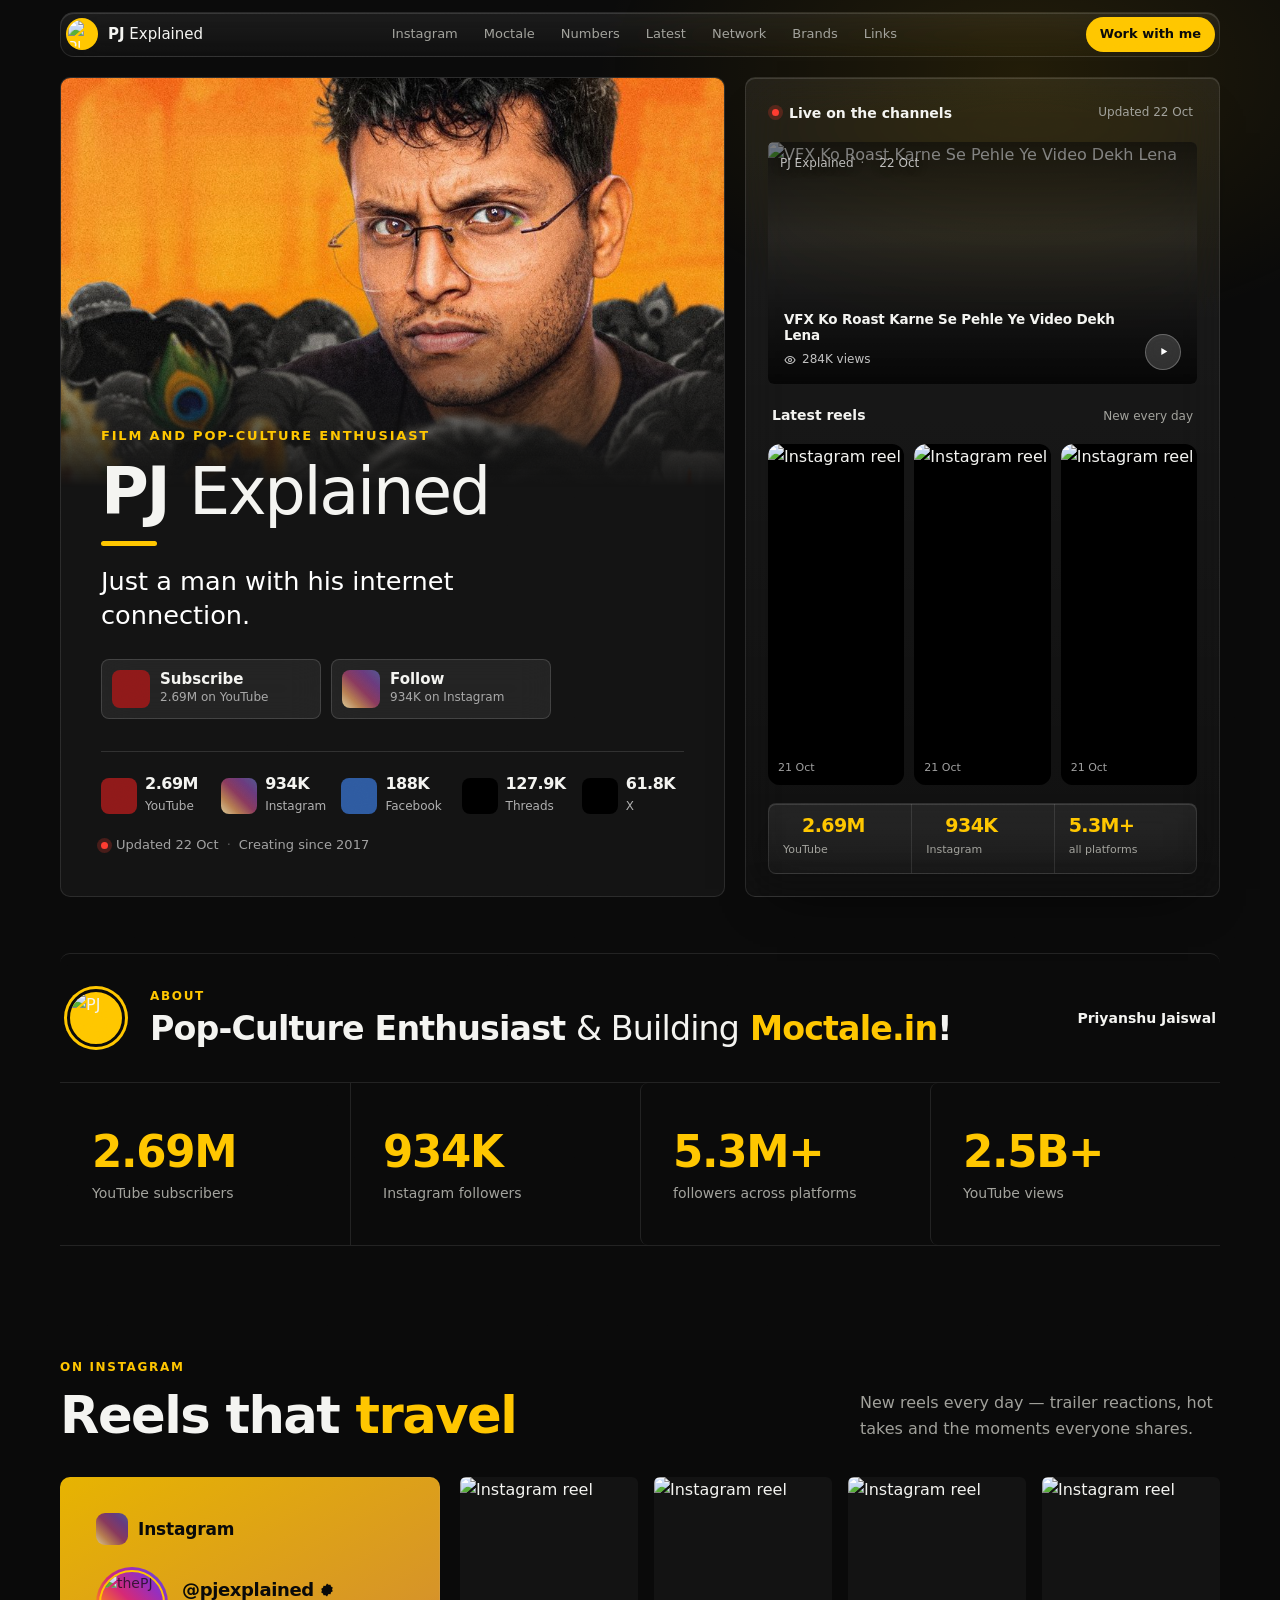
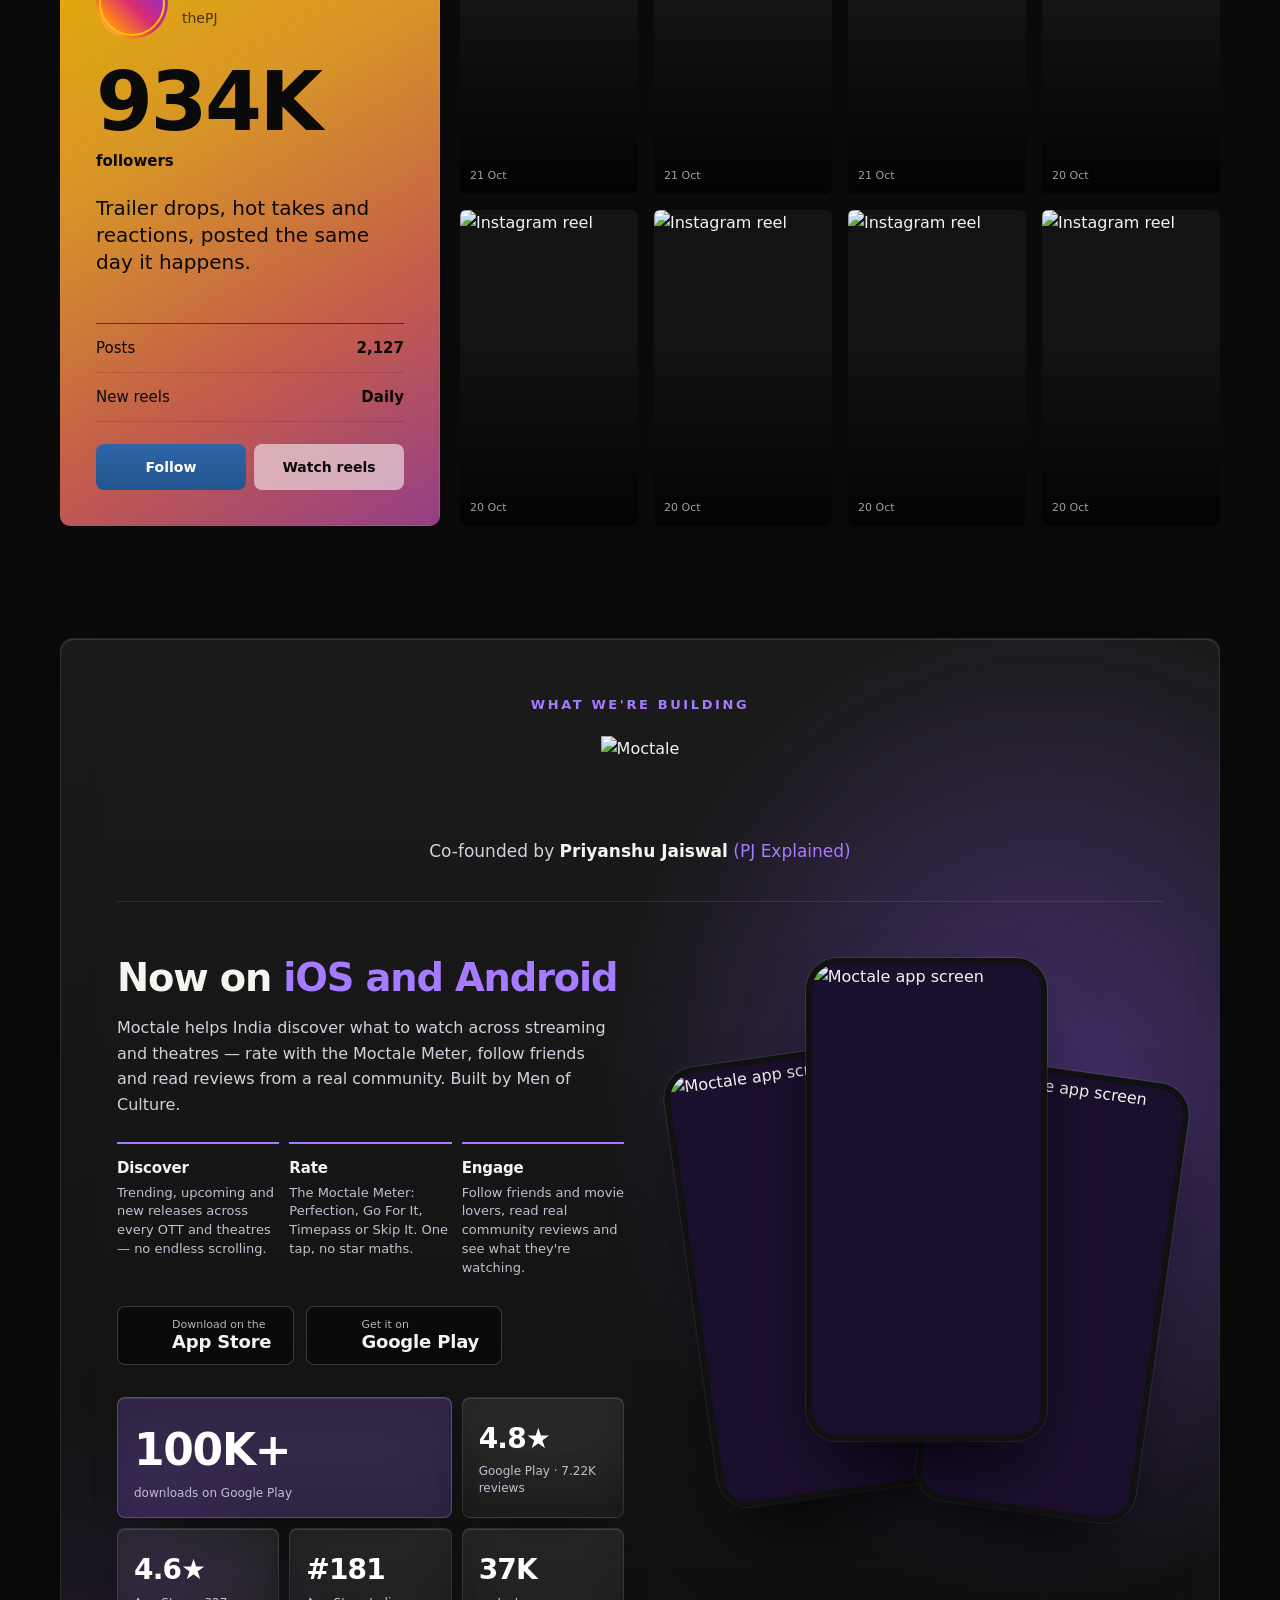
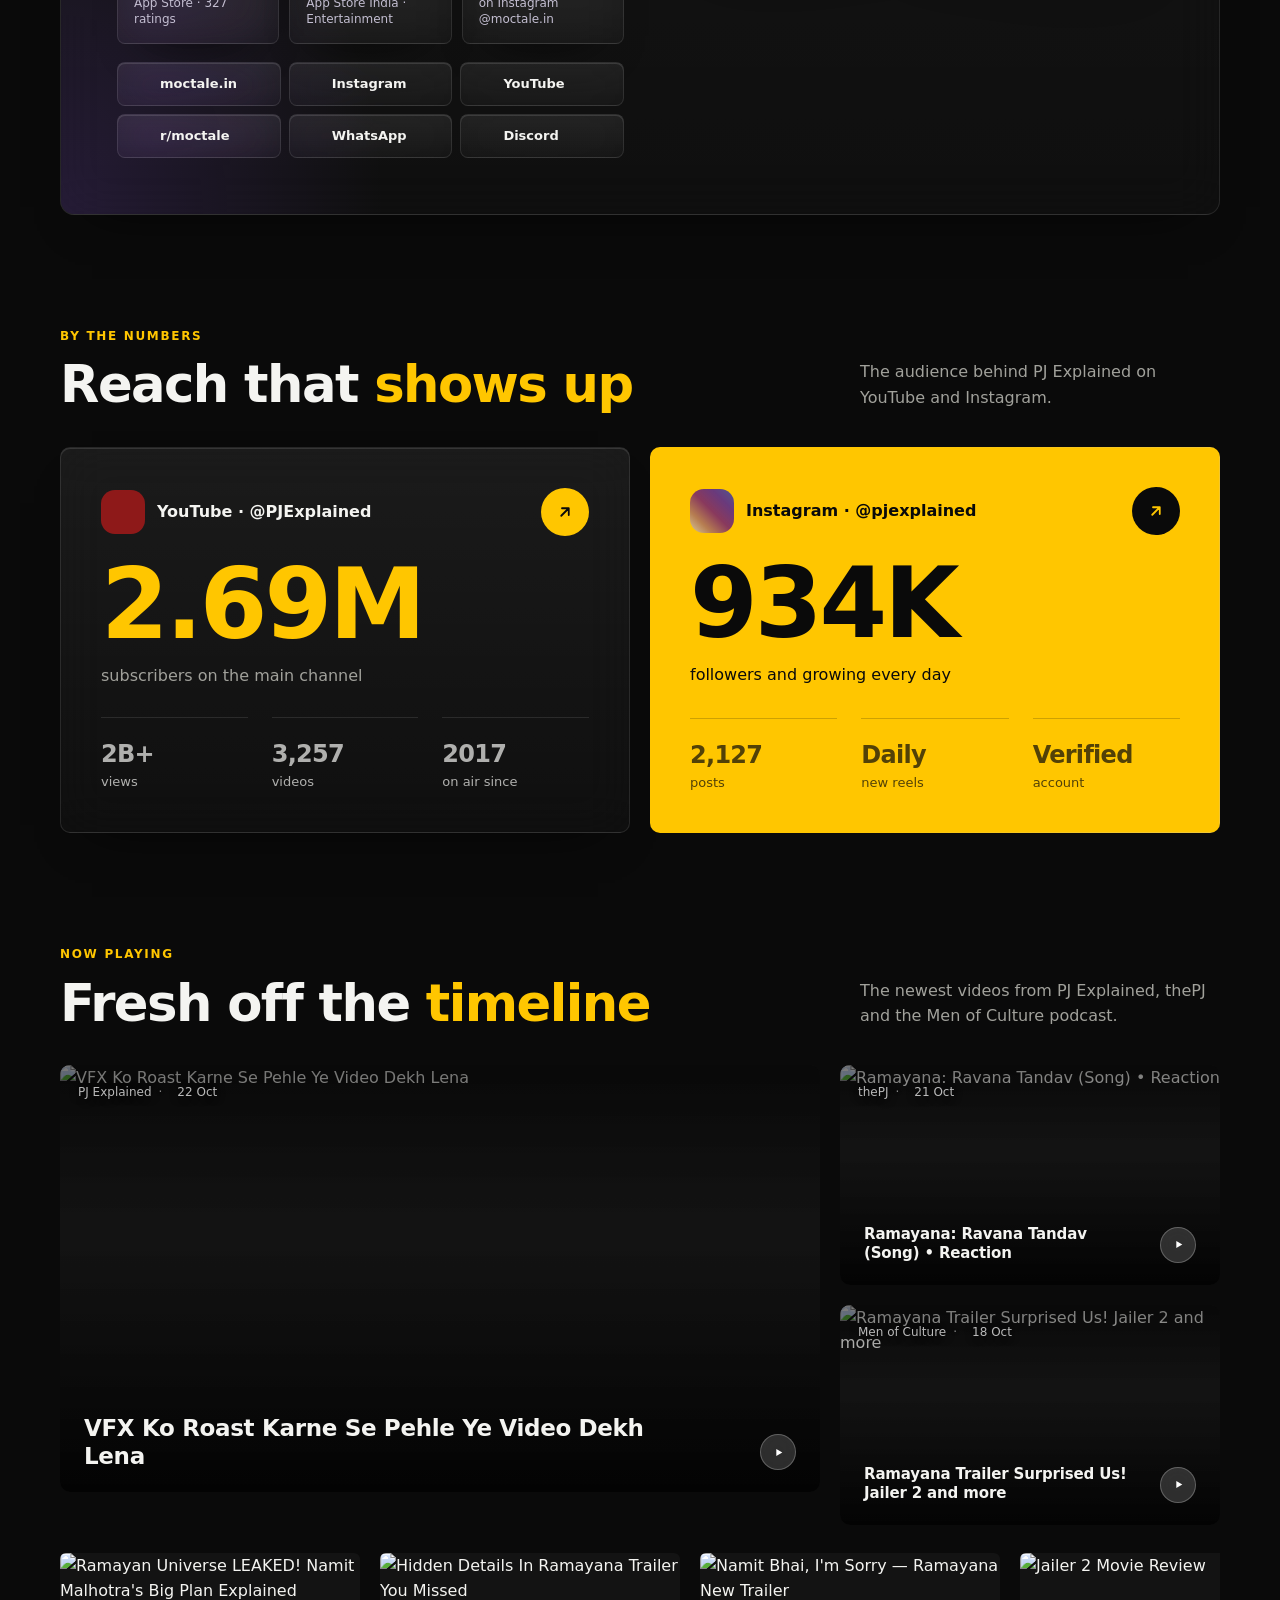
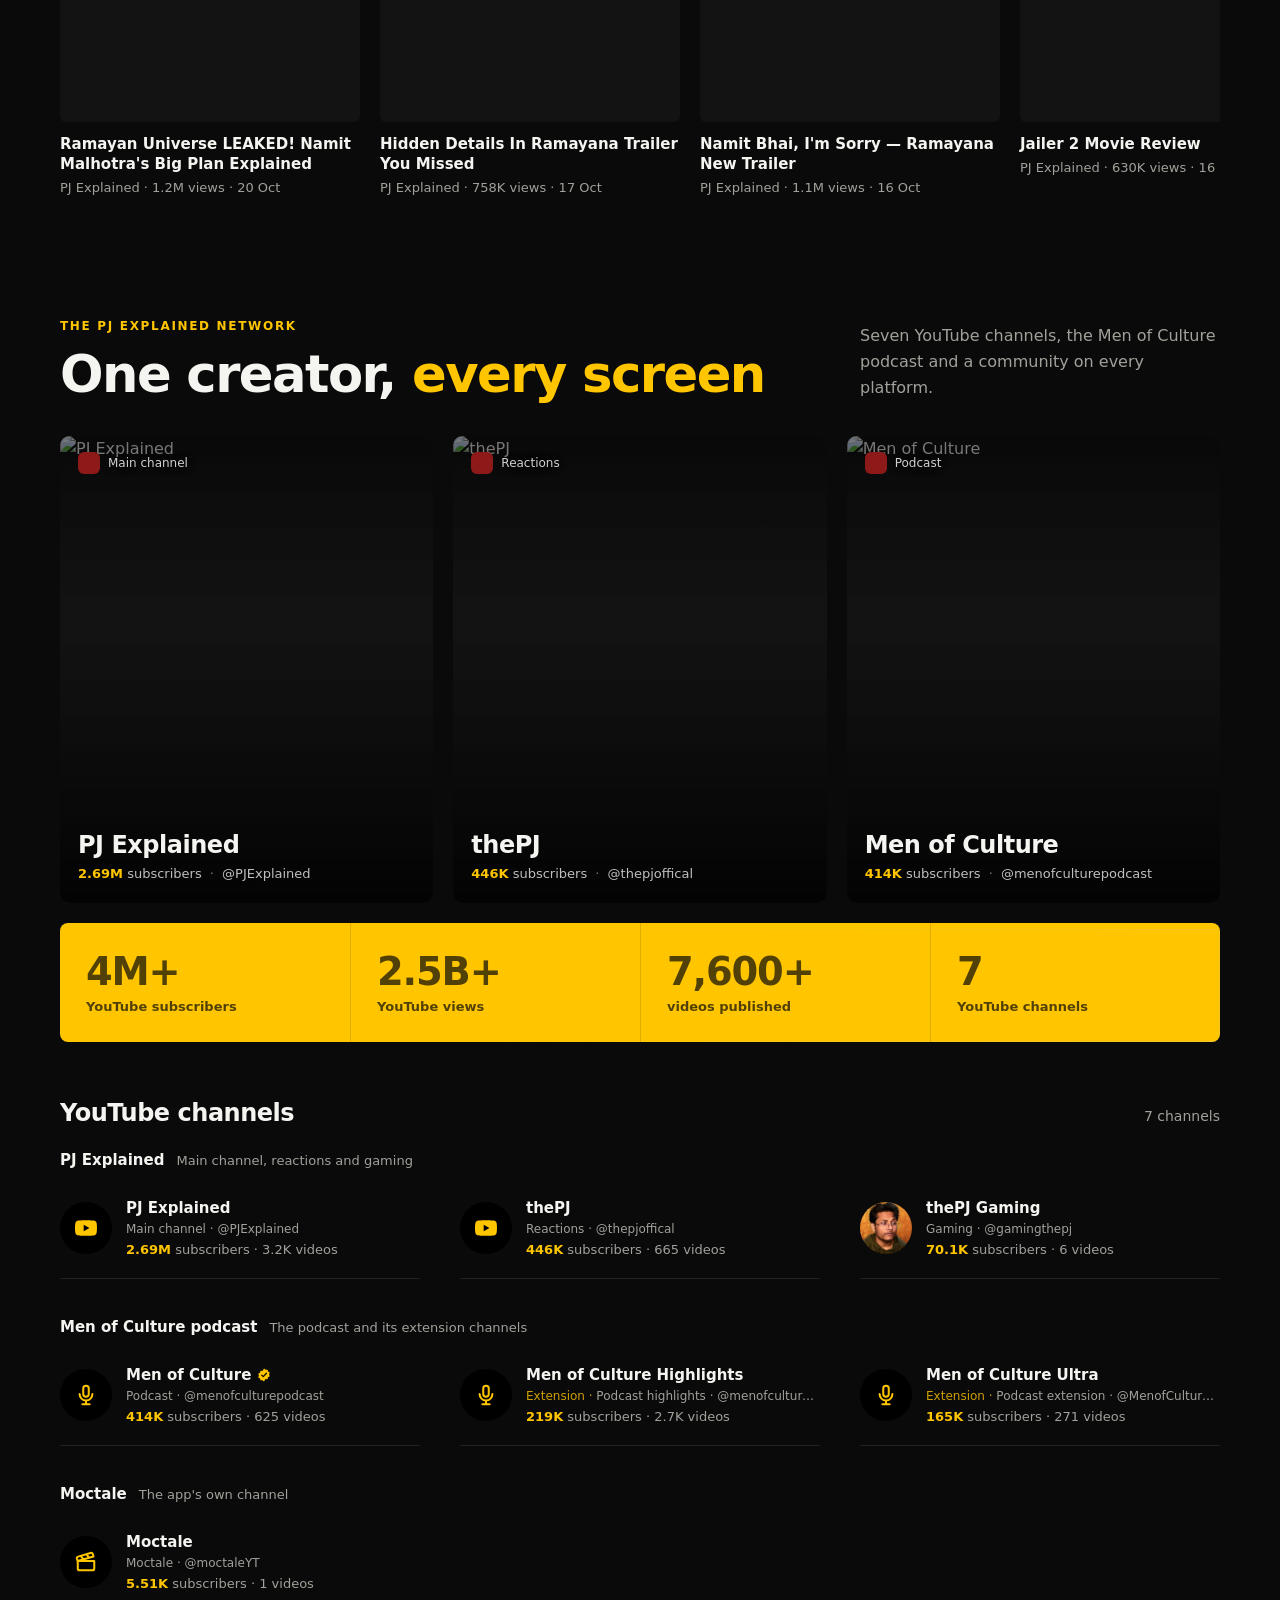
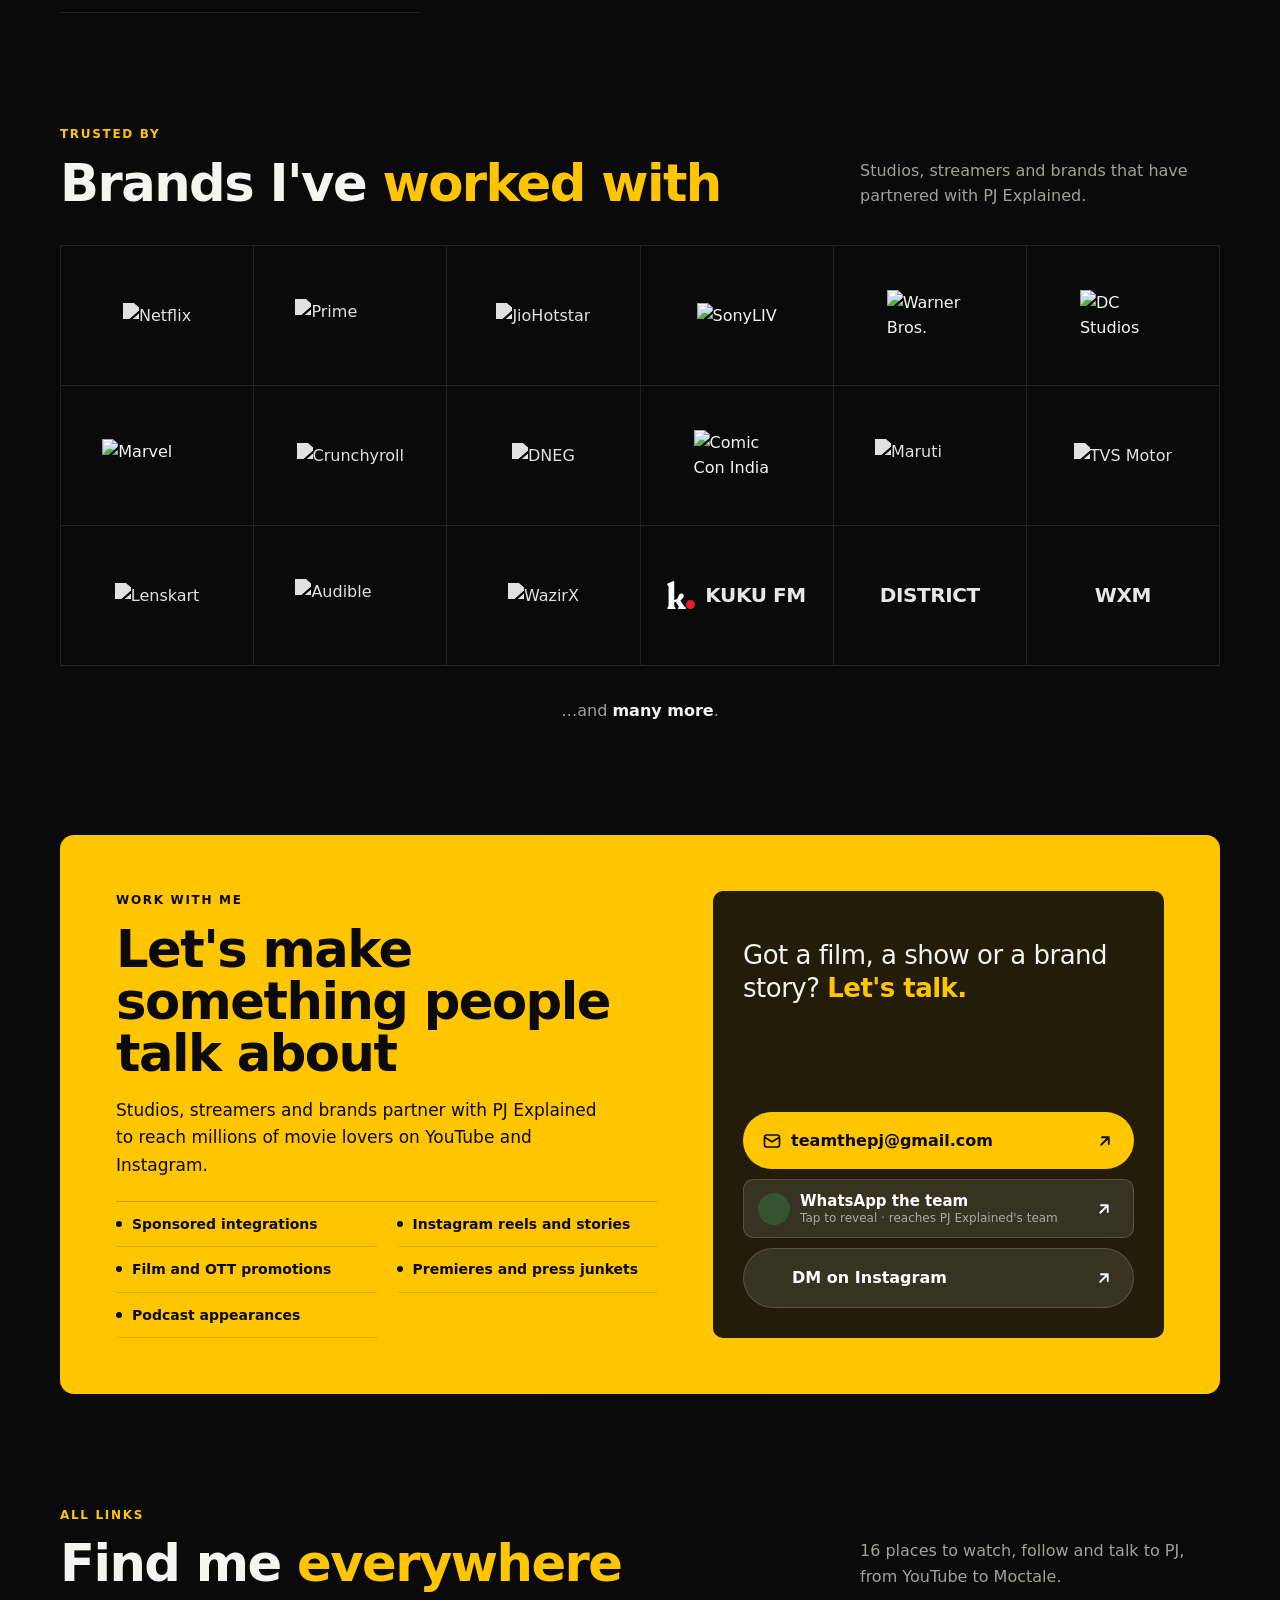
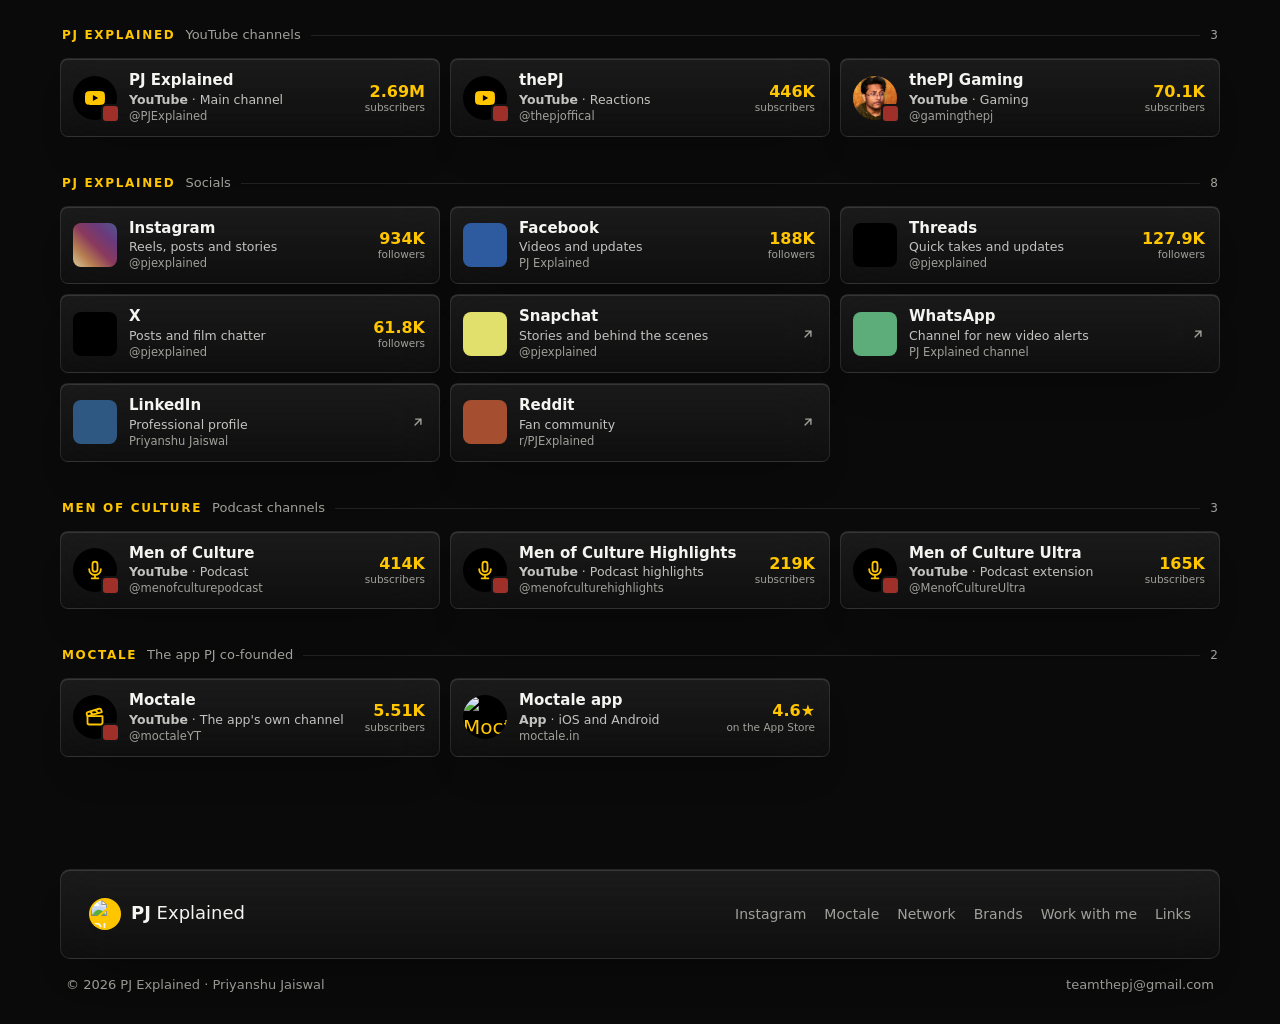
==== commit bdc5dcf6: "Drop location from About and keep the co-founder line on one line - Home: About shows just the name," ====
--- a/index.html
+++ b/index.html
@@ -1,1166 +1,1165 @@
-<!doctype html>
-<html lang="en">
-<head>
-<meta charset="utf-8">
-<meta name="viewport" content="width=device-width, initial-scale=1, viewport-fit=cover">
-<title>PJ Explained</title>
-<meta name="description" content="PJ Explained — Pop-Culture Enthusiast and building Moctale.in. 2.69M on YouTube, 934K on Instagram, 5.3M+ followers across platforms.">
-<meta name="theme-color" content="#0a0a0a">
-<meta property="og:title" content="PJ Explained">
-<meta property="og:description" content="Pop-Culture Enthusiast & Building Moctale.in!">
-<meta property="og:url" content="https://pjexplained.com">
-<link rel="icon" type="image/png" sizes="64x64" href="/assets/favicon-64.png?v=2">
-<link rel="icon" type="image/png" sizes="192x192" href="/assets/favicon-192.png?v=2">
-<link rel="apple-touch-icon" href="/assets/apple-touch-icon.png?v=2">
-<link rel="preconnect" href="https://fonts.cdnfonts.com" crossorigin>
-<link rel="stylesheet" href="trueno.css">
-<script src="data.js"></script>
-<script src="data-live.js"></script>
-<style>
-/*
-  Type system — Trueno only, four weights:
-  300 light (lead text) · 400 regular (body) · 600 semibold (UI, labels) · 800 extrabold (headings, numbers)
-  Headings are sentence case; only the hero name and small labels are uppercase. No italics.
-*/
-:root {
-  --y: #ffc600;
-  --bg: #0a0a0a;
-  --text: #f4f4f1;
-  --muted: #a1a19b;
-  --glass: rgba(255,255,255,.05);
-  --stroke: rgba(255,255,255,.1);
-  --m: #a57bff;
-  --r: 18px;
-  --r-sm: 12px;
-}
-* { box-sizing: border-box; margin: 0; padding: 0; }
-html { scroll-behavior: smooth; }
-body { background: var(--bg); color: var(--text); font-family: "Trueno", system-ui, sans-serif; font-weight: 400; font-size: 16px; line-height: 1.6; -webkit-font-smoothing: antialiased; overflow-x: hidden; }
-a { color: inherit; text-decoration: none; }
-img { display: block; width: 100%; height: 100%; object-fit: cover; }
-svg { width: 1em; height: 1em; flex: none; }
-.wrap { width: min(1200px, 100% - 32px); margin-inline: auto; position: relative; }
-
-/* type */
-.label { font-size: 12px; font-weight: 600; letter-spacing: .14em; text-transform: uppercase; color: var(--y); }
-.h2 { font-size: clamp(36px, 4.4vw, 60px); font-weight: 800; letter-spacing: -.03em; line-height: 1.02; margin-top: 12px; }
-.accent { color: var(--y); }
-.num { font-weight: 800; letter-spacing: -.03em; line-height: 1; }
-.lead { font-weight: 300; font-size: clamp(20px, 2vw, 26px); line-height: 1.35; }
-.muted { color: var(--muted); }
-
-/* ambient light behind the glass + a light film grain */
-.ambient { position: fixed; inset: -10%; z-index: -1; pointer-events: none; overflow: hidden; }
-.ambient img { position: absolute; width: 60%; height: 60%; filter: blur(100px) saturate(1.3); opacity: .22; animation: drift 30s ease-in-out infinite alternate; }
-.ambient img:nth-child(1) { top: 0; left: -5%; }
-.ambient img:nth-child(2) { bottom: 0; right: -5%; animation-delay: -15s; }
-.ambient::after { content: ""; position: absolute; inset: 0; background: radial-gradient(40% 35% at 75% 15%, rgba(255,198,0,.1), transparent 70%), rgba(10,10,10,.6); }
-@keyframes drift { to { transform: translate(5%, 4%) scale(1.1); } }
-body::after { content: ""; position: fixed; inset: -50%; z-index: 100; pointer-events: none; opacity: .05; mix-blend-mode: overlay;
-  background-image: url("data:image/svg+xml,%3Csvg xmlns='http://www.w3.org/2000/svg' width='220' height='220'%3E%3Cfilter id='n'%3E%3CfeTurbulence type='fractalNoise' baseFrequency='.85' numOctaves='3' stitchTiles='stitch'/%3E%3CfeColorMatrix values='0 0 0 0 1 0 0 0 0 1 0 0 0 0 1 0 0 0 1.2 0'/%3E%3C/filter%3E%3Crect width='100%25' height='100%25' filter='url(%23n)'/%3E%3C/svg%3E");
-  animation: grain 1.4s steps(5) infinite; }
-@keyframes grain { 0%{transform:translate(0,0)} 25%{transform:translate(-3%,2%)} 50%{transform:translate(2%,-3%)} 75%{transform:translate(3%,3%)} 100%{transform:translate(0,0)} }
-
-/* liquid glass */
-.glass { position: relative; background: linear-gradient(180deg, rgba(255,255,255,.07), rgba(255,255,255,.025)); border: 1px solid var(--stroke); backdrop-filter: blur(24px) saturate(160%); -webkit-backdrop-filter: blur(24px) saturate(160%); box-shadow: inset 0 1px 0 rgba(255,255,255,.12), 0 24px 48px -32px rgba(0,0,0,.8); }
-
-/* yellow surfaces carry a faint photo, faded away from the text */
-.duo { position: relative; isolation: isolate; overflow: hidden; background: var(--y); color: #0a0a0a; }
-.duo-bg { position: absolute; inset: 0; z-index: -1; pointer-events: none; -webkit-mask-image: linear-gradient(100deg, transparent 38%, rgba(0,0,0,.9) 92%); mask-image: linear-gradient(100deg, transparent 38%, rgba(0,0,0,.9) 92%); }
-.duo-bg img { filter: grayscale(1) contrast(1.15); mix-blend-mode: multiply; opacity: .28; }
-.pill-img { position: relative; isolation: isolate; overflow: hidden; }
-.pill-img::before { content: ""; position: absolute; inset: 0; z-index: -1; background: var(--img) center / cover; filter: grayscale(1) contrast(1.2); mix-blend-mode: multiply; opacity: .35; -webkit-mask-image: linear-gradient(90deg, transparent 15%, #000 85%); mask-image: linear-gradient(90deg, transparent 15%, #000 85%); }
-
-/* soft dissolve in on scroll */
-.reveal { opacity: 0; filter: blur(10px); transform: translateY(20px); transition: opacity .9s ease, filter .9s ease, transform .9s ease; }
-.reveal.in { opacity: 1; filter: none; transform: none; }
-@media (prefers-reduced-motion: reduce) { .reveal { opacity: 1; filter: none; transform: none; } .ambient img, body::after { animation: none; } }
-
-/* controls */
-.pill { display: inline-flex; align-items: center; justify-content: center; gap: 8px; padding: 10px 18px; border-radius: 999px; font-size: 14px; font-weight: 600; white-space: nowrap; transition: transform .2s ease; }
-.pill:hover { transform: translateY(-2px); }
-.pill-lg { padding: 14px 22px; font-size: 15px; }
-.pill-y { background: var(--y); color: #0a0a0a; }
-.pill-k { background: #0a0a0a; color: var(--text); }
-.pill-glass { background: rgba(255,255,255,.1); border: 1px solid rgba(255,255,255,.16); backdrop-filter: blur(16px); -webkit-backdrop-filter: blur(16px); color: #fff; }
-.pill-sm { padding: 6px 12px; font-size: 12px; }
-.circle { width: 48px; height: 48px; border-radius: 50%; display: grid; place-items: center; flex: none; font-size: 18px; background: var(--y); color: #0a0a0a; transition: transform .2s ease; }
-a:hover .circle.spin, a.circle.spin:hover { transform: rotate(45deg); }
-.live { width: 7px; height: 7px; border-radius: 50%; background: #ff3b30; box-shadow: 0 0 0 4px rgba(255,59,48,.22); animation: pulse 2s infinite; flex: none; }
-@keyframes pulse { 50% { box-shadow: 0 0 0 7px rgba(255,59,48,0); } }
-.tick { display: inline-grid; color: var(--y); font-size: .6em; vertical-align: middle; }
-.si { display: block; width: 1em; height: 1em; background: currentColor; -webkit-mask-size: contain; mask-size: contain; -webkit-mask-repeat: no-repeat; mask-repeat: no-repeat; -webkit-mask-position: center; mask-position: center; flex: none; }
-.blogo { width: 36px; height: 36px; border-radius: 11px; display: grid; place-items: center; font-size: 18px; color: #fff; flex: none; }
-.ig-grad { background: linear-gradient(45deg,#feda75,#fa7e1e 25%,#d62976 50%,#962fbf 75%,#4f5bd5); color: #fff; }
-/* brand colours, toned down so they sit quietly in the dark glass */
-.blogo, .prof .badge { filter: saturate(.5) brightness(.92); }
-.media { position: relative; overflow: hidden; border-radius: var(--r); background: rgba(255,255,255,.04); }
-.media img { transition: transform .6s ease; }
-a.media:hover img, a:hover > .media img { transform: scale(1.04); }
-.shade::after { content: ""; position: absolute; inset: 0; background: linear-gradient(180deg, rgba(0,0,0,0) 40%, rgba(0,0,0,.82) 100%); pointer-events: none; }
-.tagrow { position: absolute; z-index: 2; top: 18px; left: 18px; display: flex; gap: 6px; }
-
-/* nav */
-.nav { position: sticky; top: 12px; z-index: 50; margin-top: 12px; }
-.nav .bar { display: flex; align-items: center; justify-content: space-between; gap: 16px; padding: 6px 6px 6px 8px; border-radius: 999px; }
-.logo { display: flex; align-items: center; gap: 12px; font-size: 16px; font-weight: 300; }
-.logo .av { width: 40px; height: 40px; border-radius: 50%; overflow: hidden; padding: 2px; background: var(--y); flex: none; }
-.logo .av img { border-radius: 50%; }
-.logo b { font-weight: 600; }
-.nav ul { display: flex; gap: 2px; list-style: none; }
-.nav ul a { display: block; padding: 9px 14px; border-radius: 999px; font-size: 14px; color: var(--muted); }
-.nav ul a:hover { color: var(--text); background: rgba(255,255,255,.07); }
-
-/* hero */
-.hero { display: grid; grid-template-columns: 7fr 5fr; gap: 16px; margin-top: 16px; }
-.banner { min-height: 700px; display: flex; flex-direction: column; padding: 32px; container-type: inline-size; border: 1px solid var(--stroke); }
-.banner > img { position: absolute; inset: 0; }
-.banner::after { content: ""; position: absolute; inset: 0; background: linear-gradient(90deg, rgba(10,10,10,.9) 0%, rgba(10,10,10,.6) 42%, rgba(10,10,10,0) 78%), linear-gradient(0deg, rgba(10,10,10,.88) 0%, rgba(10,10,10,0) 48%); pointer-events: none; }
-.banner > * { position: relative; z-index: 2; }
-.banner .tags { display: flex; gap: 8px; flex-wrap: wrap; }
-.banner h1 { font-size: min(13.6cqi, 128px); font-weight: 800; letter-spacing: -.04em; line-height: .9; text-transform: uppercase; margin-top: auto; }
-.banner h1 span { color: var(--y); display: block; }
-.banner .lead { margin: 18px 0 26px; max-width: 480px; color: #fff; }
-.banner .ctas { display: flex; gap: 10px; flex-wrap: wrap; }
-.banner .ctas .si { font-size: 18px; }
-.handles { display: grid; grid-template-columns: repeat(5, minmax(0, 1fr)); gap: 8px; margin-top: 24px; }
-.handles a { display: flex; align-items: center; gap: 8px; padding: 7px; border-radius: 12px; min-width: 0; }
-.handles a > span:last-child { min-width: 0; }
-.handles .num { font-size: 16px; display: block; }
-.handles .l { font-size: 12px; color: rgba(255,255,255,.66); line-height: 1.2; }
-
-.feed { border-radius: var(--r); padding: 18px; display: flex; flex-direction: column; gap: 14px; }
-.feed .fh { display: flex; justify-content: space-between; align-items: center; padding: 2px 4px 0; font-size: 14px; }
-.feed .fh .t { display: flex; align-items: center; gap: 10px; font-weight: 600; }
-.feed .fh .u { font-size: 12px; color: var(--muted); }
-.feed .vid { display: block; aspect-ratio: 16 / 9; border-radius: var(--r-sm); }
-.feed .vid .tagrow { top: 12px; left: 12px; }
-.feed .vid .meta { position: absolute; z-index: 2; left: 16px; right: 16px; bottom: 14px; display: flex; align-items: flex-end; justify-content: space-between; gap: 12px; }
-.feed .vid h4 { font-size: 17px; line-height: 1.2; font-weight: 800; letter-spacing: -.02em; }
-.feed .vid .v { display: flex; align-items: center; gap: 6px; font-size: 12px; color: rgba(255,255,255,.75); margin-top: 6px; }
-.feed .vid .circle { width: 40px; height: 40px; font-size: 15px; }
-.feed .sub { display: flex; justify-content: space-between; align-items: baseline; padding: 2px 4px 0; font-size: 14px; }
-.feed .sub b { font-weight: 600; }
-.feed .sub span { font-size: 12px; color: var(--muted); }
-.feed .reelrow { display: grid; grid-template-columns: repeat(3, 1fr); gap: 10px; flex: 1; min-height: 0; }
-.feed .reelrow a { position: relative; border-radius: 12px; overflow: hidden; background: #000; min-height: 200px; }
-.feed .reelrow a::after { content: ""; position: absolute; inset: 0; background: linear-gradient(180deg, rgba(0,0,0,0) 60%, rgba(0,0,0,.7)); }
-.feed .reelrow .d { position: absolute; z-index: 2; left: 8px; bottom: 8px; }
-.feed .reelrow .i { position: absolute; z-index: 2; top: 8px; right: 8px; width: 26px; height: 26px; border-radius: 8px; font-size: 14px; }
-.feed .counts { display: grid; grid-template-columns: repeat(3, 1fr); border-radius: var(--r-sm); }
-.feed .counts div { padding: 12px 14px; }
-.feed .counts div + div { border-left: 1px solid var(--stroke); }
-.feed .counts .num { display: flex; align-items: center; gap: 6px; font-size: 19px; color: var(--y); }
-.feed .counts .si { font-size: 13px; color: var(--text); }
-.feed .counts span { font-size: 11px; color: var(--muted); }
-
-/* about */
-.about { margin-top: 16px; border-radius: var(--r); padding: 20px 28px 20px 20px; display: flex; align-items: center; gap: 22px; }
-.about .ring { width: 80px; height: 80px; border-radius: 50%; padding: 3px; background: var(--y); flex: none; }
-.about .ring img { border-radius: 50%; border: 3px solid #0a0a0a; }
-.about .txt { flex: 1; min-width: 0; }
-.about h2 { font-size: clamp(22px, 2.6vw, 34px); line-height: 1.15; font-weight: 800; letter-spacing: -.025em; margin-top: 4px; }
-.about h2 .soft { font-weight: 300; }
-.about h2 a { color: var(--y); }
-.about .who { text-align: right; color: var(--muted); font-size: 14px; flex: none; }
-.about .who b { display: block; color: var(--text); font-weight: 600; }
-
-/* totals */
-.totals { display: grid; grid-template-columns: repeat(4, 1fr); gap: 16px; margin-top: 16px; }
-.total { border-radius: var(--r); padding: 26px 26px 24px; }
-.total .num { display: block; font-size: clamp(34px, 3.4vw, 48px); color: var(--y); }
-.total span { display: block; margin-top: 8px; font-size: 14px; color: var(--muted); }
-.total.duo .num { color: #0a0a0a; }
-.total.duo span { color: rgba(10,10,10,.7); font-weight: 600; }
-
-/* sections */
-section { margin-top: 120px; scroll-margin-top: 96px; }
-.head { display: flex; align-items: flex-end; justify-content: space-between; gap: 24px; margin-bottom: 32px; flex-wrap: wrap; }
-.head p { color: var(--muted); max-width: 360px; font-size: 16px; }
-.subhead { display: flex; justify-content: space-between; align-items: baseline; margin: 48px 4px 16px; }
-.subhead h3 { font-size: 24px; font-weight: 800; letter-spacing: -.02em; }
-.subhead span { color: var(--muted); font-size: 14px; }
-
-/* instagram */
-.ig { display: grid; grid-template-columns: 4fr 8fr; gap: 16px; }
-.igcard { border-radius: var(--r); padding: 30px; display: flex; flex-direction: column; gap: 22px; }
-.igcard .who { display: flex; align-items: center; gap: 14px; }
-.igcard .ring { width: 72px; height: 72px; border-radius: 50%; padding: 3px; background: #0a0a0a; flex: none; }
-.igcard .ring img { border-radius: 50%; border: 2px solid var(--y); }
-.igcard .who b { display: flex; align-items: center; gap: 6px; font-size: 18px; font-weight: 800; letter-spacing: -.02em; }
-.igcard .who span { font-size: 14px; color: rgba(10,10,10,.7); }
-.igcard .big { font-size: clamp(64px, 6.4vw, 96px); }
-.igcard .big + span { display: block; font-size: 15px; font-weight: 600; margin-top: 6px; }
-.igcard .lead { font-size: 20px; }
-.igcard .rows { border-top: 1px solid rgba(10,10,10,.6); margin-top: auto; }
-.igcard .rows div { display: flex; justify-content: space-between; padding: 12px 0; border-bottom: 1px solid rgba(10,10,10,.14); font-size: 15px; }
-.igcard .rows b { font-weight: 800; }
-.reels { display: grid; grid-template-columns: repeat(4, 1fr); gap: 12px; }
-.reel { display: block; aspect-ratio: 9 / 16; border-radius: var(--r-sm); }
-.reel .ic { position: absolute; z-index: 2; top: 12px; right: 12px; width: 30px; height: 30px; border-radius: 9px; font-size: 16px; }
-.reel .d { position: absolute; z-index: 2; left: 12px; bottom: 12px; }
-
-/* moctale */
-.moc { border-radius: 24px; padding: 48px; display: grid; grid-template-columns: 1.05fr 1fr; gap: 40px; overflow: hidden; }
-.moc::before { content: ""; position: absolute; inset: 0; z-index: 0; pointer-events: none; background: radial-gradient(55% 60% at 85% 40%, rgba(150,90,255,.38), transparent 70%), radial-gradient(40% 50% at 0% 100%, rgba(150,90,255,.16), transparent 70%); }
-.moc > * { position: relative; z-index: 1; min-width: 0; }
-.moc .label { color: var(--m); }
-.moc .mlogo { height: 40px; width: auto; max-width: 100%; margin: 22px 0 24px; }
-.moc .h2 .accent { color: var(--m); }
-.moc p { color: #d4d1dd; max-width: 500px; margin-top: 18px; }
-.mfeat { display: grid; grid-template-columns: repeat(3, 1fr); gap: 10px; margin-top: 24px; }
-.mfeat div { padding-top: 12px; border-top: 2px solid var(--m); }
-.mfeat b { display: block; font-size: 15px; font-weight: 800; letter-spacing: -.01em; }
-.mfeat span { display: block; margin-top: 4px; font-size: 13px; line-height: 1.45; color: #c4bfd2; }
-.stores { display: flex; gap: 12px; flex-wrap: wrap; margin-top: 28px; }
-.store { display: flex; align-items: center; gap: 12px; padding: 11px 22px 11px 16px; border-radius: 12px; background: #0a0a0a; border: 1px solid rgba(255,255,255,.2); transition: transform .2s ease, border-color .2s ease; }
-.store:hover { transform: translateY(-2px); border-color: var(--m); }
-.store .si { font-size: 26px; }
-.store small { display: block; font-size: 11px; color: #b5b5b5; line-height: 1.2; }
-.store b { display: block; font-size: 18px; font-weight: 600; letter-spacing: -.01em; line-height: 1.2; }
-.mstats { display: grid; grid-template-columns: repeat(3, 1fr); gap: 10px; margin-top: 28px; }
-.mstat { border-radius: var(--r-sm); padding: 16px; }
-.mstat .num { display: block; font-size: 28px; color: #fff; }
-.mstat span { display: block; margin-top: 6px; font-size: 12px; color: #c4bfd2; line-height: 1.35; }
-.mstat:first-child { grid-column: span 2; background: rgba(150,90,255,.2); border-color: rgba(190,160,255,.3); }
-.mstat:first-child .num { font-size: 44px; }
-.mpills { display: flex; flex-wrap: wrap; gap: 8px; margin-top: 18px; }
-.mpills a { display: flex; align-items: center; gap: 8px; padding: 8px 14px 8px 10px; border-radius: 999px; font-size: 13px; font-weight: 600; }
-.mpills .si, .mpills img { width: 16px; height: 16px; font-size: 16px; border-radius: 4px; }
-.phones { position: relative; min-height: 600px; }
-.phone { position: absolute; width: 46%; aspect-ratio: 1 / 2; border-radius: 32px; overflow: hidden; border: 6px solid #111; box-shadow: 0 40px 80px -24px rgba(0,0,0,.8), 0 0 0 1px rgba(255,255,255,.1); background: #1b0f2e; }
-.phone:nth-child(1) { left: 2%; top: 12%; transform: rotate(-8deg); }
-.phone:nth-child(2) { left: 26%; top: 0; z-index: 2; width: 50%; }
-.phone:nth-child(3) { right: 0; top: 14%; transform: rotate(8deg); }
-
-/* by the numbers */
-.nums { display: grid; grid-template-columns: 1fr 1fr; gap: 16px; }
-.panel { border-radius: var(--r); padding: 32px; display: flex; flex-direction: column; gap: 24px; min-height: 420px; }
-.panel .ptop { display: flex; justify-content: space-between; align-items: center; }
-.panel .plat { display: flex; align-items: center; gap: 12px; font-weight: 600; font-size: 16px; }
-.panel .plat .blogo { width: 44px; height: 44px; border-radius: 14px; font-size: 22px; }
-.panel .big { font-size: clamp(72px, 7.6vw, 116px); }
-.panel.glass .big { color: var(--y); }
-.panel .big + span { display: block; font-size: 16px; margin-top: 10px; }
-.panel.glass .big + span { color: var(--muted); }
-.panel .grid3 { display: grid; grid-template-columns: repeat(3, 1fr); gap: 10px; margin-top: auto; }
-.panel .grid3 div { border-radius: 12px; padding: 16px; }
-.panel.glass .grid3 div { background: rgba(255,255,255,.05); border: 1px solid var(--stroke); }
-.panel.duo .grid3 div { background: rgba(255,255,255,.4); }
-.panel .grid3 .num { display: block; font-size: 24px; }
-.panel .grid3 span { display: block; margin-top: 6px; font-size: 13px; opacity: .7; }
-
-/* now playing */
-.np { display: grid; grid-template-columns: 2fr 1fr; gap: 16px; }
-.feature { aspect-ratio: 16 / 9; display: block; }
-.feature .meta, .vcard .meta { position: absolute; z-index: 2; left: 24px; right: 24px; bottom: 22px; display: flex; align-items: flex-end; justify-content: space-between; gap: 16px; }
-.feature h4 { font-size: clamp(22px, 2.4vw, 34px); line-height: 1.12; font-weight: 800; letter-spacing: -.025em; max-width: 620px; }
-.feature .circle { width: 64px; height: 64px; font-size: 22px; }
-.np .side { display: grid; gap: 16px; grid-template-rows: 1fr 1fr; }
-.vcard { display: block; min-height: 220px; }
-.vcard h5 { font-size: 18px; line-height: 1.2; font-weight: 800; letter-spacing: -.02em; }
-.vcard .circle { width: 40px; height: 40px; font-size: 15px; }
-.strip { display: grid; grid-auto-flow: column; grid-auto-columns: minmax(300px, 1fr); gap: 16px; margin-top: 16px; overflow-x: auto; scroll-snap-type: x mandatory; padding-bottom: 6px; scrollbar-width: none; }
-.strip::-webkit-scrollbar { display: none; }
-.strip a { scroll-snap-align: start; }
-.strip .thumb { aspect-ratio: 16 / 9; border-radius: var(--r-sm); }
-.strip .t { font-weight: 600; font-size: 15px; margin-top: 12px; line-height: 1.35; }
-.strip .c { color: var(--muted); font-size: 13px; margin-top: 4px; }
-
-/* network */
-.yt { display: grid; grid-template-columns: repeat(3, 1fr); gap: 16px; }
-.prof { display: block; aspect-ratio: 4 / 5; }
-.prof .tagrow { right: 18px; justify-content: space-between; align-items: center; }
-.prof .badge { width: 40px; height: 40px; border-radius: 12px; background: #ff0000; color: #fff; display: grid; place-items: center; font-size: 20px; }
-.prof .info { position: absolute; z-index: 2; left: 22px; right: 22px; bottom: 22px; }
-.prof h4 { font-size: 30px; line-height: 1.05; font-weight: 800; letter-spacing: -.03em; }
-.prof .handle { color: rgba(255,255,255,.72); font-size: 14px; display: flex; align-items: center; gap: 8px; margin-top: 8px; }
-.prof .handle .av { width: 22px; height: 22px; border-radius: 50%; overflow: hidden; flex: none; }
-.prof .foot { display: flex; align-items: flex-end; justify-content: space-between; margin-top: 16px; gap: 12px; }
-.prof .count .num { display: block; font-size: 36px; color: var(--y); }
-.prof .count span { font-size: 13px; color: rgba(255,255,255,.72); }
-.ntotals { display: grid; grid-template-columns: repeat(4, 1fr); margin-top: 16px; border-radius: var(--r); }
-.ntotals div { padding: 24px 26px; }
-.ntotals div + div { border-left: 1px solid rgba(10,10,10,.12); }
-.ntotals .num { display: block; font-size: clamp(28px, 3vw, 40px); }
-.ntotals span { display: block; margin-top: 6px; font-size: 13px; font-weight: 600; opacity: .7; }
-.chips { display: grid; grid-template-columns: repeat(4, 1fr); gap: 12px; }
-.chip { display: flex; align-items: center; gap: 14px; padding: 14px; border-radius: 14px; transition: border-color .2s ease, transform .2s ease; min-width: 0; }
-.chip:hover { border-color: rgba(255,198,0,.5); transform: translateY(-2px); }
-.chip .av { width: 52px; height: 52px; border-radius: 50%; overflow: hidden; flex: none; background: #000; display: grid; place-items: center; color: var(--y); font-size: 22px; }
-.chip .av > * { grid-area: 1 / 1; }
-.chip .blogo { width: 52px; height: 52px; border-radius: 12px; font-size: 24px; }
-.chip .tx { min-width: 0; }
-.cgroup { grid-column: 1 / -1; display: flex; align-items: baseline; gap: 12px; padding: 14px 4px 2px; border-top: 1px solid var(--stroke); }
-.cgroup:first-child { border-top: 0; padding-top: 0; }
-.cgroup b { font-size: 15px; font-weight: 600; }
-.cgroup span { font-size: 13px; color: var(--muted); }
-.chip.ext { border-style: dashed; }
-.chip b { display: flex; align-items: center; gap: 6px; font-size: 15px; font-weight: 600; white-space: nowrap; overflow: hidden; text-overflow: ellipsis; }
-.chip b svg { color: var(--y); font-size: 14px; }
-.chip .h { color: var(--muted); font-size: 12px; white-space: nowrap; overflow: hidden; text-overflow: ellipsis; }
-.chip .s { font-size: 13px; color: var(--muted); }
-.chip .s strong { color: var(--y); font-weight: 800; }
-
-/* brands */
-.brands { display: grid; grid-template-columns: repeat(6, 1fr); gap: 12px; }
-.brand { height: 120px; border-radius: 14px; display: grid; place-items: center; padding: 22px; transition: transform .25s ease, border-color .25s ease; }
-.brand:hover { transform: translateY(-2px); border-color: rgba(255,255,255,.22); }
-.brand img { width: auto; height: auto; object-fit: contain; }
-.brand.wide img { max-width: 74%; max-height: 32px; }
-.brand.tall img { max-width: 58%; max-height: 64px; }
-.brand.mono img { filter: brightness(0) invert(1); opacity: .88; }
-.brand .word { font-size: 20px; font-weight: 800; letter-spacing: -.02em; text-transform: uppercase; display: flex; align-items: center; gap: 10px; white-space: nowrap; color: rgba(255,255,255,.9); }
-.brand .word svg { width: 28px; height: 28px; color: #fff; }
-.more { text-align: center; margin-top: 24px; color: var(--muted); font-size: 16px; }
-.more b { color: var(--text); font-weight: 600; }
-
-/* collab */
-.collab { border-radius: 24px; padding: 48px; display: grid; grid-template-columns: 1.2fr 1fr; gap: 40px; align-items: stretch; }
-.collab .label { color: #0a0a0a; }
-.collab p { font-size: 17px; margin-top: 18px; max-width: 500px; }
-.collab ul { list-style: none; display: flex; flex-wrap: wrap; gap: 8px; margin-top: 24px; }
-.collab li { border: 1px solid rgba(10,10,10,.5); border-radius: 999px; padding: 7px 14px; font-weight: 600; font-size: 13px; background: rgba(255,255,255,.3); }
-.collab .box { background: rgba(10,10,10,.9); color: var(--text); border-radius: 16px; padding: 30px; display: flex; flex-direction: column; justify-content: space-between; gap: 28px; }
-.collab .box .q { font-size: 26px; line-height: 1.25; font-weight: 300; letter-spacing: -.02em; }
-.collab .box .q b { font-weight: 800; color: var(--y); }
-.collab .box .contact { display: grid; gap: 10px; }
-.collab .box .pill { justify-content: space-between; padding: 16px 20px; font-size: 16px; }
-.collab .box .pill span { display: flex; align-items: center; gap: 10px; }
-.collab .box .pill .si, .collab .box .pill svg { font-size: 18px; }
-.collab > *, .collab .box, .collab .box .contact > * { min-width: 0; }
-.collab .box .pill { white-space: normal; }
-.collab .box .wa { width: 100%; border-radius: 16px; padding: 12px 20px 12px 14px; font-family: inherit; color: #fff; cursor: pointer; text-align: left; }
-.collab .box .wa .wai { width: 32px; height: 32px; border-radius: 50%; background: rgba(37,211,102,.22); color: #5fd38d; display: grid; place-items: center; flex: none; }
-.collab .box .wa .wai .si { font-size: 17px; }
-.collab .box .wa .wat { display: block; min-width: 0; }
-.collab .box .wa b { display: block; font-size: 15px; font-weight: 600; }
-.collab .box .wa small { display: block; font-size: 12px; font-weight: 400; color: rgba(255,255,255,.58); margin-top: 1px; }
-.collab .box .wa.open b { letter-spacing: .02em; }
-@media (max-width: 640px) { .collab .box .wa { padding: 11px 16px 11px 12px; } .collab .box .wa b { font-size: 14px; } .collab .box .wa small { font-size: 11px; } }
-
-/* footer */
-footer { margin: 96px 0 28px; }
-.fwrap { border-radius: var(--r); padding: 28px; display: flex; justify-content: space-between; align-items: center; gap: 24px; flex-wrap: wrap; }
-.fwrap .logo { font-size: 18px; }
-.fwrap nav { display: flex; gap: 18px; flex-wrap: wrap; font-size: 14px; color: var(--muted); }
-.fwrap nav a:hover { color: var(--text); }
-.fbar { display: flex; justify-content: space-between; gap: 16px; flex-wrap: wrap; color: var(--muted); font-size: 13px; margin-top: 16px; padding: 0 6px; }
-.fbar a:hover { color: var(--y); }
-
-/* ---------- clean pass: more air, fewer boxes, hairlines instead of cards ---------- */
-.wrap { width: min(1160px, 100% - 48px); }
-section { margin-top: 112px; }
-.head { margin-bottom: 36px; }
-.head p { font-weight: 300; }
-.h2 { font-size: clamp(34px, 4vw, 54px); }
-.subhead { margin: 52px 0 8px; }
-body::after { opacity: .035; }
-.ambient img { opacity: .16; }
-
-.hero { gap: 20px; margin-top: 20px; }
-/* same composition as phone: photo on top dissolving into dark, name and text underneath */
-.banner { padding: 40px; min-height: 820px; }
-.banner > img { height: 50%; -webkit-mask-image: linear-gradient(180deg, #000 55%, transparent 100%); mask-image: linear-gradient(180deg, #000 55%, transparent 100%); }
-.banner::after { background: linear-gradient(180deg, rgba(10,10,10,.4) 0, rgba(10,10,10,0) 22%); }
-.banner .tags .pill:nth-child(2) { background: none; border: 0; backdrop-filter: none; -webkit-backdrop-filter: none; color: rgba(255,255,255,.7); padding-left: 4px; }
-.handles { gap: 18px; margin-top: 32px; padding-top: 24px; border-top: 1px solid rgba(255,255,255,.12); }
-.handles a { background: none; border: 0; box-shadow: none; backdrop-filter: none; -webkit-backdrop-filter: none; padding: 0; }
-.feed { padding: 22px; gap: 18px; }
-
-.about { margin-top: 56px; padding: 32px 4px; background: none; border: 0; box-shadow: none; backdrop-filter: none; -webkit-backdrop-filter: none; border-radius: 0; border-top: 1px solid var(--stroke); }
-.about .ring { width: 64px; height: 64px; }
-
-.totals { margin-top: 0; gap: 0; border-top: 1px solid var(--stroke); border-bottom: 1px solid var(--stroke); }
-.total, .total.duo { background: none; border: 0; box-shadow: none; backdrop-filter: none; -webkit-backdrop-filter: none; border-radius: 0; padding: 40px 32px; color: var(--text); }
-.total + .total { border-left: 1px solid var(--stroke); }
-.total .duo-bg { display: none; }
-.total.duo span:not(.num) { color: var(--muted); font-weight: 400; }
-.total.duo .num { color: var(--y); font-weight: 800; }
-
-.ig { gap: 20px; }
-.igcard { padding: 36px; }
-.reels { gap: 16px; }
-
-.moc { padding: 56px; gap: 56px; }
-.mstats { margin-top: 32px; }
-
-.nums { gap: 20px; }
-.panel { padding: 40px; min-height: 0; gap: 20px; }
-.panel .grid3 { gap: 0 24px; margin-top: auto; padding-top: 8px; }
-.panel .grid3 div, .panel.glass .grid3 div, .panel.duo .grid3 div { background: none; border: 0; border-radius: 0; padding: 18px 0 0; border-top: 1px solid var(--stroke); }
-.panel.duo .grid3 div { border-top-color: rgba(10,10,10,.2); }
-
-.np, .np .side { gap: 20px; }
-.strip { gap: 20px; margin-top: 28px; }
-
-.yt { gap: 20px; }
-.ntotals { margin-top: 20px; }
-.chips { grid-template-columns: repeat(3, 1fr); gap: 0 40px; }
-.chip, .chip.glass { background: none; border: 0; box-shadow: none; backdrop-filter: none; -webkit-backdrop-filter: none; border-radius: 0; padding: 18px 0; border-bottom: 1px solid var(--stroke); }
-.chip:hover { transform: none; border-bottom-color: rgba(255,198,0,.5); }
-.chip.ext { border-style: solid; }
-.chip.ext .h::before { content: "Extension · "; color: var(--y); opacity: .8; }
-.cgroup { padding: 36px 0 6px; border-top: 0; }
-.cgroup:first-child { padding-top: 8px; }
-
-.brands { gap: 0; border-top: 1px solid var(--stroke); border-left: 1px solid var(--stroke); }
-.brand, .brand.glass { background: none; border: 0; box-shadow: none; backdrop-filter: none; -webkit-backdrop-filter: none; border-radius: 0; height: 140px; border-right: 1px solid var(--stroke); border-bottom: 1px solid var(--stroke); }
-.brand:hover { transform: none; background: rgba(255,255,255,.03); }
-.more { margin-top: 32px; }
-
-.collab { padding: 56px; gap: 56px; }
-footer { margin-top: 112px; }
-
-@media (max-width: 1100px) {
-  .chips { grid-template-columns: repeat(2, 1fr); }
-  .brands { grid-template-columns: repeat(4, 1fr); }
-  .moc { grid-template-columns: minmax(0, 1fr); }
-  .phones { min-height: 520px; max-width: 560px; width: 100%; margin: 0 auto; }
-}
-@media (max-width: 1000px) {
-  .hero, .np, .collab, .ig, .nums { grid-template-columns: 1fr; }
-  .banner { min-height: 640px; }
-  .feed .reelrow a { min-height: 0; aspect-ratio: 9 / 16; }
-  .totals, .ntotals { grid-template-columns: repeat(2, 1fr); }
-  .ntotals div:nth-child(3) { border-left: 0; }
-  .ntotals div:nth-child(n+3) { border-top: 1px solid rgba(10,10,10,.12); }
-  .yt { grid-template-columns: 1fr 1fr; }
-  .nav ul { display: none; }
-  .about .who { display: none; }
-}
-@media (max-width: 640px) {
-  :root { --r: 16px; }
-  .banner { padding: 22px; min-height: 0; background: transparent; }
-  .banner > img { height: 440px; -webkit-mask-image: linear-gradient(180deg, #000 50%, transparent 100%); mask-image: linear-gradient(180deg, #000 50%, transparent 100%); }
-  .banner::after { background: linear-gradient(180deg, rgba(10,10,10,.35) 0, rgba(10,10,10,0) 30%); }
-  .banner h1 { margin-top: 270px; }
-  .feed { padding: 14px; }
-  .handles { grid-template-columns: repeat(3, minmax(0, 1fr)); }
-  .about { flex-direction: column; text-align: center; padding: 24px; gap: 14px; }
-  .total { padding: 20px; }
-  .yt, .chips { grid-template-columns: 1fr; }
-  .brands { grid-template-columns: repeat(2, 1fr); }
-  .brand { height: 96px; }
-  .np .side { grid-template-rows: none; }
-  .feature { aspect-ratio: 4 / 5; }
-  .feature .circle { width: 52px; height: 52px; }
-  .reels { grid-template-columns: none; grid-auto-flow: column; grid-auto-columns: 62%; overflow-x: auto; scroll-snap-type: x mandatory; scrollbar-width: none; }
-  .reels::-webkit-scrollbar { display: none; }
-  .reel { scroll-snap-align: start; }
-  .panel { padding: 24px; min-height: 0; }
-  .panel .grid3 .num { font-size: 19px; }
-  .igcard { padding: 24px; }
-  .moc { padding: 26px; border-radius: 18px; }
-  .mstats { grid-template-columns: 1fr 1fr; }
-  .mfeat { grid-template-columns: 1fr; }
-  .phones { min-height: 400px; }
-  .phone { border-width: 4px; border-radius: 22px; }
-  .collab { padding: 26px; border-radius: 18px; }
-  section { margin-top: 88px; }
-  .nav .pill { padding: 9px 14px; }
-  .logo span.n { display: none; }
-}
-@media (max-width: 1000px) {
-  .total:nth-child(3) { border-left: 0; }
-  .total:nth-child(n+3) { border-top: 1px solid var(--stroke); }
-  .moc, .collab, .panel { padding: 32px; }
-  .banner { min-height: 780px; }
-  .banner > img { height: 56%; }
-}
-@media (max-width: 640px) {
-  .wrap { width: calc(100% - 32px); }
-  .banner { min-height: 0; }
-  .banner > img { height: 440px; }
-  section { margin-top: 80px; }
-  .head { margin-bottom: 24px; }
-  .banner { padding: 22px; }
-  .handles { gap: 14px; }
-  .about { margin-top: 32px; padding: 28px 0; }
-  .total, .total.duo { padding: 26px 16px; }
-  .moc, .collab, .panel, .igcard { padding: 24px; }
-  .brand, .brand.glass { height: 100px; }
-  footer { margin-top: 80px; }
-  .cgroup { flex-direction: column; gap: 2px; }
-}
-
-/* hero: small label above the name, status line at the bottom */
-.banner .eyebrow { margin-top: auto; font-size: 13px; font-weight: 600; letter-spacing: .14em; text-transform: uppercase; color: var(--y); }
-.banner h1 { margin-top: 12px; }
-/* wordmark: "PJ" bold + "Explained" light on one line, short yellow bar underneath */
-.banner h1 { font-size: min(11.2cqi, 104px); line-height: 1; letter-spacing: -.035em; text-transform: none; white-space: nowrap; }
-.banner h1 span { display: inline; color: var(--text); font-weight: 300; }
-.banner h1::after { content: ""; display: block; width: 56px; height: 5px; border-radius: 3px; background: var(--y); margin-top: 16px; }
-.hmeta { display: flex; align-items: center; gap: 8px; margin-top: 18px; font-size: 13px; color: rgba(255,255,255,.6); }
-.hmeta .dot { opacity: .5; }
-
-/* hero buttons: two tiles with counts */
-.banner .ctas { display: grid; grid-template-columns: repeat(2, minmax(0, 220px)); gap: 10px; }
-.cta { display: flex; align-items: center; gap: 10px; padding: 10px 14px 10px 10px; border-radius: 12px; background: rgba(255,255,255,.07); border: 1px solid rgba(255,255,255,.14); backdrop-filter: blur(16px); -webkit-backdrop-filter: blur(16px); transition: transform .2s ease, border-color .2s ease; min-width: 0; }
-.cta:hover { transform: translateY(-2px); border-color: rgba(255,198,0,.5); }
-.cta .blogo { width: 38px; height: 38px; font-size: 19px; }
-.cta b { display: block; font-size: 15px; font-weight: 600; line-height: 1.2; }
-.cta small { display: block; font-size: 12px; color: rgba(255,255,255,.6); white-space: nowrap; overflow: hidden; text-overflow: ellipsis; }
-
-/* reels: quiet date, no badge */
-.reel .d, .feed .reelrow .d { position: absolute; z-index: 2; left: 10px; bottom: 9px; padding: 0; background: none; border: 0; backdrop-filter: none; -webkit-backdrop-filter: none; font-size: 11px; font-weight: 400; color: rgba(255,255,255,.62); }
-
-/* instagram card: clear Instagram identity */
-.igbrand { display: flex; align-items: center; gap: 10px; }
-.igbrand .blogo { width: 32px; height: 32px; font-size: 17px; border-radius: 9px; }
-.igbrand b { font-size: 17px; font-weight: 800; letter-spacing: -.01em; }
-.igcard .ring.ig-grad { background: linear-gradient(45deg,#feda75,#fa7e1e 25%,#d62976 50%,#962fbf 75%,#4f5bd5); }
-.igcard .ring.ig-grad img { border-color: var(--y); }
-.igfollow .blogo { width: 26px; height: 26px; border-radius: 50%; font-size: 14px; }
-
-/* moctale: logo leads, social links in an even grid */
-.moc .mlogo { height: 56px; margin: 18px 0 22px; }
-.moc .h2 { font-size: clamp(28px, 3vw, 40px); }
-.mpills { display: grid; grid-template-columns: repeat(3, minmax(0, 1fr)); gap: 8px; }
-.mpills a { justify-content: flex-start; padding: 10px 12px; border-radius: 10px; min-width: 0; white-space: nowrap; }
-.mpills .mi { width: 22px; height: 22px; display: grid; place-items: center; flex: none; }
-.mpills .mi .si, .mpills .mi img { width: 16px; height: 16px; font-size: 16px; border-radius: 4px; }
-
-/* ---------- phone polish: smaller, calmer scale ---------- */
-@media (max-width: 640px) {
-  body { font-size: 15px; }
-  .wrap { width: calc(100% - 28px); }
-  section { margin-top: 72px; }
-  .label { font-size: 11px; }
-  .h2 { font-size: 30px; margin-top: 8px; }
-  .head { gap: 10px; margin-bottom: 22px; }
-  .head p { font-size: 14.5px; }
-  .lead { font-size: 18px; }
-
-  /* nav */
-  .nav { top: 8px; margin-top: 8px; }
-  .logo .av { width: 34px; height: 34px; }
-  .nav .pill { padding: 8px 14px; font-size: 13px; }
-
-  /* hero */
-  .hero { margin-top: 12px; gap: 12px; }
-  .banner { padding: 18px; }
-  .banner > img { height: 430px; }
-  .banner .eyebrow { margin-top: 300px; font-size: 11px; }
-  .banner h1 { font-size: 40px; margin-top: 8px; }
-  .banner h1::after { width: 44px; height: 4px; margin-top: 12px; }
-  .hmeta { font-size: 12px; margin-top: 14px; }
-  .banner .lead { margin: 12px 0 20px; }
-  .banner .ctas { grid-template-columns: repeat(2, minmax(0, 1fr)); gap: 8px; }
-  .cta { padding: 9px 14px 9px 9px; gap: 8px; }
-  .cta .blogo { width: 30px; height: 30px; font-size: 15px; }
-  .cta > span:last-child { min-width: 0; }
-  .cta b { font-size: 13.5px; }
-  .cta small { font-size: 10.5px; }
-  .cta .lgt { display: none; }
-  .handles { grid-template-columns: repeat(5, minmax(0, 1fr)); gap: 4px; margin-top: 22px; padding-top: 18px; }
-  .handles a { flex-direction: column; align-items: center; text-align: center; gap: 6px; }
-  .handles .blogo { width: 32px; height: 32px; font-size: 16px; }
-  .handles .num { font-size: 14px; }
-  .handles .l { font-size: 10px; }
-  .feed { padding: 12px; gap: 12px; }
-  .feed .vid h4 { font-size: 15px; }
-  .feed .counts .num { font-size: 16px; }
-
-  /* about + totals */
-  .about { margin-top: 24px; padding: 24px 0 20px; gap: 10px; }
-  .about .ring { width: 56px; height: 56px; }
-  .about h2 { font-size: 21px; }
-  .total .num { font-size: 30px; }
-  .total span { font-size: 12.5px; margin-top: 6px; }
-
-  /* instagram */
-  .igcard { padding: 20px; gap: 16px; }
-  .igcard .ring { width: 58px; height: 58px; }
-  .igcard .who b { font-size: 16px; }
-  .igcard .big { font-size: 56px; }
-  .igcard .lead { font-size: 16px; }
-  .igcard .rows div { padding: 10px 0; font-size: 14px; }
-  .reels { grid-auto-columns: 56%; gap: 10px; }
-
-  /* moctale */
-  .moc { padding: 20px; gap: 28px; border-radius: 16px; }
-  .moc .mlogo { height: 40px; margin: 14px 0 14px; }
-  .moc .h2 { font-size: 26px; }
-  .moc p { font-size: 14.5px; margin-top: 12px; }
-  .mfeat { gap: 0; margin-top: 18px; }
-  .mfeat div { padding: 10px 0; }
-  .mfeat b { font-size: 14px; }
-  .mfeat span { font-size: 12.5px; }
-  .stores { display: grid; grid-template-columns: 1fr 1fr; gap: 8px; margin-top: 20px; }
-  .store { padding: 9px 10px; gap: 8px; }
-  .store .si { font-size: 20px; }
-  .store small { font-size: 9.5px; }
-  .store b { font-size: 14px; }
-  .mstats { gap: 8px; margin-top: 20px; }
-  .mstat { padding: 12px; }
-  .mstat .num { font-size: 22px; }
-  .mstat:first-child .num { font-size: 32px; }
-  .mstat span { font-size: 11px; }
-  .mpills { grid-template-columns: repeat(2, minmax(0, 1fr)); gap: 6px; }
-  .mpills a { padding: 9px 10px; font-size: 12.5px; }
-  .phones { min-height: 330px; max-width: 300px; }
-
-  /* numbers */
-  .nums { gap: 12px; }
-  .panel { padding: 20px; gap: 16px; }
-  .panel .plat { font-size: 13.5px; gap: 10px; min-width: 0; flex-wrap: wrap; }
-  .panel .plat .blogo { width: 36px; height: 36px; font-size: 18px; }
-  .panel .circle { width: 38px; height: 38px; font-size: 14px; }
-  .panel .big { font-size: 56px; }
-  .panel .big + span { font-size: 14px; margin-top: 6px; }
-  .panel .grid3 { gap: 0 12px; }
-  .panel .grid3 .num { font-size: 18px; }
-  .panel .grid3 span { font-size: 11.5px; }
-
-  /* now playing */
-  .feature .meta, .vcard .meta { left: 16px; right: 16px; bottom: 14px; }
-  .feature { aspect-ratio: 16 / 11; }
-  .feature h4 { font-size: 19px; }
-  .feature .circle { width: 44px; height: 44px; font-size: 16px; }
-  .vcard { min-height: 0; aspect-ratio: 16 / 10; }
-  .vcard h5 { font-size: 15px; }
-  .tagrow { top: 12px; left: 12px; }
-  .strip { grid-auto-columns: 78%; gap: 12px; margin-top: 16px; }
-  .strip .t { font-size: 14px; }
-
-  /* network */
-  .yt { gap: 12px; }
-  .prof { aspect-ratio: 5 / 4; }
-  .prof h4 { font-size: 24px; }
-  .prof .count .num { font-size: 28px; }
-  .prof .info { left: 16px; right: 16px; bottom: 16px; }
-  .ntotals .num { font-size: 26px; }
-  .ntotals div { padding: 18px; }
-  .chip { padding: 14px 0; gap: 12px; }
-  .chip .av, .chip .blogo { width: 44px; height: 44px; }
-  .chip b { font-size: 14.5px; }
-  .subhead { margin: 36px 0 4px; }
-  .subhead h3 { font-size: 19px; }
-
-  /* brands */
-  .brands { grid-template-columns: repeat(3, 1fr); }
-  .brand, .brand.glass { height: 72px; padding: 10px; }
-  .brand.wide img { max-height: 20px; max-width: 80%; }
-  .brand.tall img { max-height: 38px; }
-  .brand .word { font-size: 12.5px; gap: 6px; }
-  .brand .word svg { width: 16px; height: 16px; }
-
-  /* collab */
-  .collab { padding: 22px; gap: 22px; border-radius: 16px; }
-  .collab p { font-size: 15px; }
-  .collab li { font-size: 12px; padding: 6px 12px; }
-  .collab .box { padding: 20px; gap: 18px; }
-  .collab .box .q { font-size: 20px; }
-  .collab .box .pill { padding: 13px 16px; font-size: 14px; }
-
-  .fwrap { padding: 20px; }
-}
-
-/* ---------- calmer media cards ---------- */
-/* channel / time labels: plain faded text, no pill */
-.tagrow { gap: 0; align-items: center; }
-.tagrow .pill { background: none; border: 0; backdrop-filter: none; -webkit-backdrop-filter: none; box-shadow: none; padding: 0; font-size: 12px; font-weight: 500; color: rgba(255,255,255,.72); text-shadow: 0 1px 8px rgba(0,0,0,.6); }
-.tagrow .pill:hover { transform: none; }
-.feature::before, .vcard::before, .prof::before, .feed .vid::before { content: ""; position: absolute; z-index: 1; left: 0; right: 0; top: 0; height: 38%; background: linear-gradient(180deg, rgba(0,0,0,.55), rgba(0,0,0,0)); pointer-events: none; }
-.tagrow .pill + .pill::before { content: "·"; margin: 0 7px; opacity: .7; }
-/* titles: lighter */
-.feature h4 { font-size: clamp(18px, 1.8vw, 26px); font-weight: 600; letter-spacing: -.015em; line-height: 1.2; }
-.vcard h5, .feed .vid h4 { font-size: 15px; font-weight: 600; letter-spacing: -.01em; line-height: 1.25; }
-/* play button: small and quiet */
-.feature .circle, .vcard .circle, .feed .vid .circle { width: 36px; height: 36px; font-size: 13px; background: rgba(255,255,255,.16); color: #fff; border: 1px solid rgba(255,255,255,.25); backdrop-filter: blur(10px); -webkit-backdrop-filter: blur(10px); }
-/* network cards */
-.prof .badge { width: 30px; height: 30px; font-size: 15px; border-radius: 8px; }
-.prof h4 { font-size: 26px; font-weight: 700; }
-.prof .count .num { font-size: 28px; }
-.prof .count span { font-size: 12px; }
-.prof .foot .pill-y { background: rgba(255,255,255,.14); color: #fff; border: 1px solid rgba(255,255,255,.24); backdrop-filter: blur(10px); -webkit-backdrop-filter: blur(10px); padding: 7px 14px; font-size: 13px; font-weight: 500; }
-/* thinner nav */
-.nav .bar { padding: 4px 4px 4px 5px; }
-.logo .av { width: 32px; height: 32px; padding: 2px; }
-.logo { font-size: 15px; gap: 10px; }
-.nav .pill { padding: 7px 14px; font-size: 13px; }
-.nav ul a { padding: 7px 12px; font-size: 13px; }
-/* instagram card: softer yellow drifting into Instagram colours */
-.igcard.duo { background: linear-gradient(150deg, rgba(255,198,0,.9) 0%, rgba(255,176,46,.84) 38%, rgba(240,110,95,.8) 72%, rgba(186,78,170,.78) 100%); }
-.igcard .duo-bg img { opacity: .16; }
-
-/* instagram card buttons, Instagram-profile style */
-.igbtns { display: grid; grid-template-columns: 1fr 1fr; gap: 8px; }
-.igb { display: grid; place-items: center; padding: 12px; border-radius: 10px; font-size: 14px; font-weight: 600; transition: transform .2s ease, filter .2s ease; }
-.igb:hover { transform: translateY(-2px); filter: brightness(1.05); }
-.igb.follow { background: linear-gradient(180deg, #2e66a8, #23558f); color: #fff; }
-.igb.watch { background: rgba(255,255,255,.55); color: #0a0a0a; }
-/* channel cards: clean overlay — label on top, one line of info at the bottom */
-.prof .ptag { position: absolute; z-index: 2; top: 16px; left: 18px; display: flex; align-items: center; gap: 8px; font-size: 12px; font-weight: 500; color: rgba(255,255,255,.82); text-shadow: 0 1px 8px rgba(0,0,0,.6); }
-.prof .ptag .badge { width: 22px; height: 22px; font-size: 11px; border-radius: 6px; }
-.prof .info { left: 18px; right: 18px; bottom: 18px; }
-.prof h4 { font-size: 24px; font-weight: 700; letter-spacing: -.02em; }
-.prof .pmeta { margin-top: 6px; font-size: 13px; color: rgba(255,255,255,.75); white-space: nowrap; overflow: hidden; text-overflow: ellipsis; }
-.prof .pmeta b { color: var(--y); font-weight: 700; }
-.prof .pmeta span { opacity: .6; margin: 0 4px; }
-
-/* collab: services as an even two-column list instead of loose pills */
-.collab ul { display: grid; grid-template-columns: repeat(2, minmax(0, 1fr)); gap: 0 20px; margin-top: 22px; border-top: 1px solid rgba(10,10,10,.22); }
-.collab li { display: flex; align-items: center; gap: 10px; padding: 11px 0; border: 0; border-bottom: 1px solid rgba(10,10,10,.14); border-radius: 0; background: none; font-size: 14px; font-weight: 600; }
-.collab li::before { content: ""; width: 6px; height: 6px; border-radius: 50%; background: #0a0a0a; flex: none; }
-@media (max-width: 640px) { .collab ul { grid-template-columns: 1fr; } .collab li { font-size: 13.5px; padding: 10px 0; } }
-
-/* lighter numbers in the hero platform row, smaller hero video title */
-.handles .num { font-weight: 600; }
-.feed .vid h4 { font-size: 13.5px; }
-/* moctale logo: a 2px optical nudge so its rounded left edge lines up with the text below */
-.moc .mlogo { margin-left: -2px; }
-
-@media (max-width: 640px) {
-  .igb { padding: 11px; font-size: 13.5px; }
-  .feed .vid h4 { font-size: 13px; }
-  .feature h4 { font-size: 16px; }
-  .vcard h5, .feed .vid h4 { font-size: 14px; }
-  .feature .circle, .vcard .circle, .feed .vid .circle { width: 32px; height: 32px; font-size: 12px; }
-  .tagrow .pill { font-size: 11.5px; }
-  .prof h4 { font-size: 22px; }
-  .prof .count .num { font-size: 24px; }
-  .nav .pill { padding: 6px 12px; font-size: 12.5px; }
-  .logo .av { width: 30px; height: 30px; }
-}
-.cta .smt { display: none; }
-@media (max-width: 640px) { .cta .smt { display: inline; } }
-@media (max-width: 380px) {
-  .cta { padding: 9px 10px 9px 8px; gap: 6px; }
-  .cta .blogo { width: 28px; height: 28px; font-size: 14px; }
-  .cta small { font-size: 10px; letter-spacing: -.01em; }
-}
-
-/* ---------- tighter corners everywhere ---------- */
-:root { --r: 10px; --r-sm: 6px; }
-.moc, .collab { border-radius: 14px; }
-.collab .box, .collab .box .wa, .about, .fwrap { border-radius: 10px; }
-.cta, .igb, .store, .mpills a, .mstat, .handles a, .feed .counts, .ntotals, .total { border-radius: 8px; }
-.blogo { border-radius: 8px; }
-.nav .bar { border-radius: 14px; }
-@media (max-width: 640px) {
-  :root { --r: 10px; }
-  .moc, .collab { border-radius: 12px; }
-}
-
-/* ---------- Moctale: centred, dominant header ---------- */
-.moc .mhead { grid-column: 1 / -1; text-align: center; display: grid; justify-items: center; padding-bottom: 36px; border-bottom: 1px solid rgba(165,123,255,.18); }
-.moc .mhead .label { font-size: 13px; letter-spacing: .2em; }
-.moc .mhead .mlogo { height: 84px; margin: 20px 0 18px; }
-.moc .mhead .mby { margin: 0; max-width: none; font-size: 17px; font-weight: 300; color: #d4d1dd; }
-.moc .mhead .mby b { font-weight: 600; color: var(--text); }
-.moc .mhead .mby span { color: var(--m); font-weight: 400; }
-.moc .mhead + div > .h2 { margin-top: 0; }
-@media (max-width: 640px) {
-  .moc .mhead { padding-bottom: 22px; }
-  .moc .mhead .label { font-size: 11px; }
-  .moc .mhead .mlogo { height: auto; width: min(82%, 270px); margin: 14px 0 12px; }
-  .moc .mhead .mby { font-size: 14px; line-height: 1.45; }
-  .moc .mhead .mby span { display: block; }
-}
-
-/* ---------- all links ---------- */
-.lk-groups { display: grid; gap: 36px; }
-.lk-gt { display: flex; align-items: baseline; gap: 10px; margin: 0 2px 12px; }
-.lk-gt b { font-size: 12px; font-weight: 600; letter-spacing: .14em; text-transform: uppercase; color: var(--y); white-space: nowrap; }
-.lk-gt span { font-size: 13px; color: var(--muted); font-weight: 300; }
-.lk-gt em { font-style: normal; font-size: 12px; color: var(--muted); margin-left: auto; padding-left: 12px; }
-.lk-gt::after { content: ""; order: 2; flex: 1; height: 1px; background: var(--stroke); align-self: center; }
-.lk-gt em { order: 3; margin-left: 0; padding-left: 0; }
-.lk-grid { display: grid; grid-template-columns: repeat(3, minmax(0, 1fr)); gap: 10px; }
-.lk { display: flex; align-items: center; gap: 12px; padding: 12px 14px 12px 12px; border-radius: 8px; min-width: 0; transition: border-color .2s ease, transform .2s ease; }
-.lk:hover { border-color: rgba(255,198,0,.45); transform: translateY(-2px); }
-.lk-ic { position: relative; flex: none; width: 44px; height: 44px; }
-.lk-av { width: 44px; height: 44px; border-radius: 50%; overflow: hidden; background: #000; display: grid; place-items: center; color: var(--y); font-size: 20px; }
-.lk-av > * { grid-area: 1 / 1; }
-.lk-av img { width: 100%; height: 100%; object-fit: cover; }
-.lk-tile { width: 44px; height: 44px; font-size: 21px; border-radius: 8px; }
-.lk-badge { position: absolute; right: -3px; bottom: -3px; width: 19px; height: 19px; border-radius: 5px; background: #e62117; color: #fff; display: grid; place-items: center; font-size: 10px; border: 2px solid #141414; filter: saturate(.6) brightness(.95); }
-.lk-t { flex: 1; min-width: 0; display: grid; gap: 1px; line-height: 1.3; }
-.lk-t b { font-size: 15px; font-weight: 600; white-space: nowrap; overflow: hidden; text-overflow: ellipsis; }
-.lk-w { font-size: 12.5px; color: var(--text); opacity: .78; white-space: nowrap; overflow: hidden; text-overflow: ellipsis; }
-.lk-w i { font-style: normal; font-weight: 600; }
-.lk-t small { font-size: 11.5px; color: var(--muted); white-space: nowrap; overflow: hidden; text-overflow: ellipsis; }
-.lk-n { flex: none; text-align: right; display: grid; line-height: 1.2; }
-.lk-n b { font-size: 16px; font-weight: 800; color: var(--y); }
-.lk-n small { font-size: 10.5px; color: var(--muted); }
-.lk-go { flex: none; color: var(--muted); font-size: 14px; display: grid; }
-@media (max-width: 1000px) { .lk-grid { grid-template-columns: repeat(2, minmax(0, 1fr)); } }
-@media (max-width: 640px) {
-  .lk-groups { gap: 28px; }
-  .lk-grid { grid-template-columns: 1fr; gap: 8px; }
-  .lk-gt span { font-size: 12px; }
-  .lk { padding: 11px 12px 11px 11px; gap: 11px; }
-  .lk-ic, .lk-av, .lk-tile { width: 40px; height: 40px; }
-  .lk-t b { font-size: 14.5px; }
-}
-</style>
-</head>
-<body>
-<div class="ambient" data-ambient></div>
-
-<div class="wrap">
-  <nav class="nav">
-    <div class="bar glass">
-      <a href="#top" class="logo"><span class="av" data-nav-av></span><span class="n"><b>PJ</b> Explained</span></a>
-      <ul>
-        <li><a href="#instagram">Instagram</a></li>
-        <li><a href="#moctale">Moctale</a></li>
-        <li><a href="#numbers">Numbers</a></li>
-        <li><a href="#latest">Latest</a></li>
-        <li><a href="#network">Network</a></li>
-        <li><a href="#brands">Brands</a></li>
-        <li><a href="links/">Links</a></li>
-      </ul>
-      <a href="#collab" class="pill pill-y pill-img" data-work-btn>Work with me</a>
-    </div>
-  </nav>
-
-  <header class="hero" id="top">
-    <div class="media banner">
-      <img data-photo alt="PJ Explained">
-      <div class="eyebrow">Film and pop-culture enthusiast</div>
-      <h1>PJ <span>Explained</span></h1>
-      <p class="lead" data-tagline></p>
-      <div class="ctas">
-        <a class="cta" data-yt-link target="_blank" rel="noopener"><span class="blogo" style="background:#ff0000" data-yt-icon></span><span><b>Subscribe</b><small data-yt-sub></small></span></a>
-        <a class="cta" data-ig-link target="_blank" rel="noopener"><span class="blogo ig-grad" data-ig-icon></span><span><b>Follow</b><small data-ig-sub></small></span></a>
-      </div>
-      <div class="handles" data-handles></div>
-      <div class="hmeta"><span class="live"></span><span data-updated></span><span class="dot">·</span><span>Creating since 2017</span></div>
-    </div>
-
-    <aside class="feed glass">
-      <div class="fh"><span class="t"><span class="live"></span>Live on the channels</span><span class="u" data-updated-2></span></div>
-      <div data-feed-video></div>
-      <div class="sub"><b>Latest reels</b><span>New every day</span></div>
-      <div class="reelrow" data-feed-reels></div>
-      <div class="counts glass" data-feed-counts></div>
-    </aside>
-  </header>
-
-  <div class="about glass reveal" id="about">
-    <span class="ring" data-about-av></span>
-    <div class="txt">
-      <div class="label">About</div>
-      <h2>Pop-Culture Enthusiast <span class="soft">&amp; Building</span> <a href="#moctale">Moctale.in</a>!</h2>
-    </div>
-    <div class="who"><b data-real></b>Hyderabad · since 2017</div>
-  </div>
-
-  <div class="totals reveal" data-totals></div>
-
-  <section id="instagram" class="reveal">
-    <div class="head">
-      <div><div class="label">On Instagram</div><h2 class="h2">Reels that <span class="accent">travel</span></h2></div>
-      <p>New reels every day — trailer reactions, hot takes and the moments everyone shares.</p>
-    </div>
-    <div class="ig">
-      <div class="igcard duo" data-igcard></div>
-      <div class="reels" data-reels></div>
-    </div>
-  </section>
-
-  <section id="moctale" class="reveal">
-    <div class="moc glass">
-      <div class="mhead">
-        <div class="label">What we're building</div>
-        <img class="mlogo" data-moc-logo alt="Moctale">
-        <p class="mby">Co-founded by <b>Priyanshu Jaiswal</b> <span>(PJ Explained)</span></p>
-      </div>
-      <div>
-        <h2 class="h2">Now on <span class="accent">iOS and Android</span></h2>
-        <p data-moc-blurb></p>
-        <div class="mfeat" data-mfeat></div>
-        <div class="stores" data-stores></div>
-        <div class="mstats" data-mstats></div>
-        <div class="mpills" data-mpills></div>
-      </div>
-      <div class="phones" data-phones></div>
-    </div>
-  </section>
-
-  <section id="numbers" class="reveal">
-    <div class="head">
-      <div><div class="label">By the numbers</div><h2 class="h2">Reach that <span class="accent">shows up</span></h2></div>
-      <p>The audience behind PJ Explained on YouTube and Instagram.</p>
-    </div>
-    <div class="nums" data-nums></div>
-  </section>
-
-  <section id="latest" class="reveal">
-    <div class="head">
-      <div><div class="label">Now playing</div><h2 class="h2">Fresh off the <span class="accent">timeline</span></h2></div>
-      <p>The newest videos from PJ Explained, thePJ and the Men of Culture podcast.</p>
-    </div>
-    <div class="np" data-np></div>
-    <div class="strip" data-strip></div>
-  </section>
-
-  <section id="network" class="reveal">
-    <div class="head">
-      <div><div class="label">The PJ Explained network</div><h2 class="h2">One creator, <span class="accent">every screen</span></h2></div>
-      <p>Seven YouTube channels, the Men of Culture podcast and a community on every platform.</p>
-    </div>
-    <div class="yt" data-yt></div>
-    <div class="ntotals duo" data-ntotals></div>
-
-    <div class="subhead"><h3>YouTube channels</h3><span data-yt-count></span></div>
-    <div class="chips" data-chips></div>
-  </section>
-
-  <section id="brands" class="reveal">
-    <div class="head">
-      <div><div class="label">Trusted by</div><h2 class="h2">Brands I've <span class="accent">worked with</span></h2></div>
-      <p>Studios, streamers and brands that have partnered with PJ Explained.</p>
-    </div>
-    <div class="brands" data-brands></div>
-    <p class="more">…and <b>many more</b>.</p>
-  </section>
-
-  <section id="collab" class="reveal">
-    <div class="collab duo" data-collab-card>
-      <div>
-        <div class="label">Work with me</div>
-        <h2 class="h2">Let's make something people talk about</h2>
-        <p>Studios, streamers and brands partner with PJ Explained to reach millions of movie lovers on YouTube and Instagram.</p>
-        <ul data-collab></ul>
-      </div>
-      <div class="box">
-        <p class="q">Got a film, a show or a brand story? <b>Let's talk.</b></p>
-        <div class="contact" data-contact></div>
-      </div>
-    </div>
-  </section>
-
-  <section id="links" class="reveal">
-    <div class="head">
-      <div><div class="label">All links</div><h2 class="h2">Find me <span class="accent">everywhere</span></h2></div>
-      <p data-lk-count></p>
-    </div>
-    <div class="lk-groups" data-lk></div>
-  </section>
-
-  <footer>
-    <div class="fwrap glass">
-      <a href="#top" class="logo"><span class="av" data-foot-av></span><span><b>PJ</b> Explained</span></a>
-      <nav><a href="#instagram">Instagram</a><a href="#moctale">Moctale</a><a href="#network">Network</a><a href="#brands">Brands</a><a href="#collab">Work with me</a><a href="links/">Links</a></nav>
-    </div>
-    <div class="fbar">
-      <span>© <span data-year></span> PJ Explained · <span data-real></span></span>
-      <a data-mail></a>
-    </div>
-  </footer>
-</div>
-
-<script>
-const $ = s => document.querySelector(s);
-const $$ = s => document.querySelectorAll(s);
-const YT = PJ.youtube, IG = PJ.instagram, M = PJ.moctale;
-const own = PJ.channels.filter(c => c.featured);
-const social = n => PJ.socials.find(s => s.logo === n);
-const img = (src, alt, extra = "") => `<img src="${esc(src)}" alt="${esc(alt)}" loading="lazy" ${extra}>`;
-const vthumb = v => img(thumb(v.id), v.title, `onerror="${thumbFallback}"`);
-const blank = `target="_blank" rel="noopener"`;
-const tile = (s, cls = "blogo") => `<span class="${cls}" style="background:${s.bg};color:${s.fg || "#fff"}">${logoMask(s.logo)}</span>`;
-const ytTile = { logo: "youtube", bg: "#ff0000" };
-const duo = (el, src) => el.insertAdjacentHTML("afterbegin", `<span class="duo-bg">${img(src, "")}</span>`);
-const num = v => `<span class="num">${esc(v)}</span>`;
-
-// ambient light, avatars, names
-$("[data-ambient]").innerHTML = img(PJ.photo, "") + img(PJ.reels[2].img, "");
-["[data-nav-av]", "[data-about-av]", "[data-foot-av]"].forEach(s => $(s).innerHTML = img(IG.avatar, "PJ"));
-$$("[data-real]").forEach(el => el.textContent = PJ.realName);
-$("[data-year]").textContent = new Date().getFullYear();
-$("[data-mail]").textContent = PJ.email;
-$("[data-mail]").href = "mailto:" + PJ.email;
-$("[data-work-btn]").style.setProperty("--img", `url("${thumb(PJ.channels[1].cover)}")`);
-
-// hero
-$("[data-tagline]").textContent = PJ.tagline;
-// text-free photo, cropped so the face sits in the middle of the banner at every screen size
-const heroImg = $("[data-photo]");
-const FACE = { x: .66, y: .38 }; // where the face is in /assets/hero-links.jpg
-const fitFace = () => {
-  const W = heroImg.clientWidth, H = heroImg.clientHeight, iw = heroImg.naturalWidth, ih = heroImg.naturalHeight;
-  if (!W || !H || !iw) return;
-  const k = Math.max(W / iw, H / ih), sw = iw * k, sh = ih * k;
-  const clamp = v => Math.min(100, Math.max(0, v * 100));
-  const px = sw > W + 1 ? clamp((FACE.x * sw - W / 2) / (sw - W)) : 50;
-  const py = sh > H + 1 ? clamp((FACE.y * sh - H * .42) / (sh - H)) : 50;
-  heroImg.style.objectPosition = `${px.toFixed(1)}% ${py.toFixed(1)}%`;
-};
-if (PJ.linksPhoto) {
-  heroImg.addEventListener("load", fitFace);
-  addEventListener("resize", fitFace);
-  heroImg.src = PJ.linksPhoto;
-} else {
-  heroImg.src = PJ.photo;
-  heroImg.style.objectPosition = PJ.photoPos || "50% 50%";
-}
-$("[data-updated]").textContent = updatedLabel();
-$("[data-updated-2]").textContent = updatedLabel();
-$("[data-yt-link]").href = YT.url;
-$("[data-ig-link]").href = IG.url;
-$("[data-yt-icon]").innerHTML = logoMask("youtube");
-$("[data-ig-icon]").innerHTML = logoMask("instagram");
-$("[data-yt-sub]").innerHTML = `<span class="lgt">${esc(YT.subs)} on YouTube</span><span class="smt">${esc(YT.subs)} subscribers</span>`;
-$("[data-ig-sub]").innerHTML = `<span class="lgt">${esc(IG.followers)} on Instagram</span><span class="smt">${esc(IG.followers)} followers</span>`;
-$("[data-handles]").innerHTML = [
-  { ...ytTile, n: YT.subs, l: "YouTube", url: YT.url },
-  ...["instagram", "facebook", "threads", "x"].map(k => { const s = social(k); return { ...s, n: s.count, l: s.name }; })
-].map(h => `<a class="glass" href="${esc(h.url)}" ${blank}>${tile(h)}<span>${num(h.n)}<span class="l">${esc(h.l)}</span></span></a>`).join("");
-
-// live feed
-const lv = PJ.latest[0];
-$("[data-feed-video]").innerHTML = `
-  <a class="media shade vid" href="${watch(lv.id)}" ${blank}>${vthumb(lv)}
-    <div class="tagrow"><span class="pill pill-glass pill-sm">${esc(lv.channel)}</span><span class="pill pill-glass pill-sm">${esc(ago(lv.date))}</span></div>
-    <div class="meta"><div><h4>${esc(lv.title)}</h4><div class="v">${ICON.eye} ${esc(lv.views)} views</div></div><span class="circle">${ICON.play}</span></div>
-  </a>`;
-$("[data-feed-reels]").innerHTML = PJ.reels.slice(0, 3).map(r => `
-  <a href="${esc(r.url)}" ${blank}>${img(r.img, "Instagram reel")}<span class="d">${esc(ago(r.date))}</span></a>`).join("");
-$("[data-feed-counts]").innerHTML = `
-  <div><span class="num">${logoMask("youtube")}${esc(YT.subs)}</span><span>YouTube</span></div>
-  <div><span class="num">${logoMask("instagram")}${esc(IG.followers)}</span><span>Instagram</span></div>
-  <div><span class="num">${esc(PJ.totals[2].value)}</span><span>all platforms</span></div>`;
-
-// totals
-$("[data-totals]").innerHTML = PJ.totals.map((t, i) => `<div class="total ${i < 2 ? "duo" : "glass"}">${num(t.value)}<span>${esc(t.label)}</span></div>`).join("");
-const duoTotals = $$(".total.duo");
-duo(duoTotals[0], thumb(PJ.latest[3].id));
-duo(duoTotals[1], PJ.reels[0].img);
-
-// instagram
-const igRows = [["Posts", IG.posts], ["New reels", IG.rhythm], ["Avg. reel views", IG.avgViews], ["Engagement", IG.engagement]].filter(r => r[1]);
-$("[data-igcard]").innerHTML = `
-  <div class="igbrand"><span class="blogo ig-grad">${logoMask("instagram")}</span><b>Instagram</b></div>
-  <div class="who"><span class="ring ig-grad">${img(IG.avatar, IG.name)}</span><div><b>${esc(IG.handle)} <span class="tick" style="color:#0a0a0a">${ICON.check}</span></b><span>${esc(IG.name)}</span></div></div>
-  <div><span class="num big">${esc(IG.followers)}</span><span>followers</span></div>
-  <p class="lead">Trailer drops, hot takes and reactions, posted the same day it happens.</p>
-  <div class="rows">${igRows.map(r => `<div><span>${r[0]}</span><b>${esc(r[1])}</b></div>`).join("")}</div>
-  <div class="igbtns"><a class="igb follow" href="${esc(IG.url)}" ${blank}>Follow</a><a class="igb watch" href="${esc(IG.url.replace(/\/?$/, "/reels/"))}" ${blank}>Watch reels</a></div>`;
-duo($("[data-igcard]"), PJ.reels[4].img);
-$("[data-reels]").innerHTML = PJ.reels.slice(0, 8).map(r => `
-  <a class="media shade reel" href="${esc(r.url)}" ${blank}>${img(r.img, "Instagram reel")}
-    <span class="d">${esc(ago(r.date))}</span></a>`).join("");
-
-// moctale
-$("[data-moc-logo]").src = M.logo;
-$("[data-moc-blurb]").textContent = M.blurb;
-$("[data-mfeat]").innerHTML = M.features.map(x => `<div><b>${esc(x.title)}</b><span>${esc(x.text)}</span></div>`).join("");
-$("[data-stores]").innerHTML = `
-  <a class="store" href="${esc(M.ios)}" ${blank}>${logoMask("apple")}<span><small>Download on the</small><b>App Store</b></span></a>
-  <a class="store" href="${esc(M.android)}" ${blank}>${logoMask("googleplay")}<span><small>Get it on</small><b>Google Play</b></span></a>`;
-$("[data-mstats]").innerHTML = M.stats.map(s => `<div class="mstat glass">${num(s.value)}<span>${esc(s.label)}</span></div>`).join("");
-$("[data-mpills]").innerHTML = M.links.map(l => `<a class="glass" href="${esc(l.url)}" ${blank}><span class="mi">${l.logo ? logoMask(l.logo) : img(M.icon, "")}</span>${esc(l.name)}</a>`).join("");
-$("[data-phones]").innerHTML = M.screens.map(s => `<div class="phone">${img(s, "Moctale app screen")}</div>`).join("");
-
-// by the numbers
-const igGrid = [[IG.posts, "posts"], [IG.avgViews || IG.rhythm, IG.avgViews ? "avg. reel views" : "new reels"], [IG.engagement || "Verified", IG.engagement ? "engagement" : "account"]];
-$("[data-nums]").innerHTML = `
-  <div class="panel glass">
-    <div class="ptop"><span class="plat">${tile(ytTile)}YouTube · ${esc(YT.handle)}</span><a class="circle spin" href="${esc(YT.url)}" ${blank}>${ICON.arrow}</a></div>
-    <div><span class="num big">${esc(YT.subs)}</span><span>subscribers on the main channel</span></div>
-    <div class="grid3"><div>${num(YT.views)}<span>views</span></div><div>${num(YT.videos)}<span>videos</span></div><div>${num(YT.since)}<span>on air since</span></div></div>
-  </div>
-  <div class="panel duo" data-igpanel>
-    <div class="ptop"><span class="plat">${tile(social("instagram"))}Instagram · ${esc(IG.handle)}</span><a class="circle spin" style="background:#0a0a0a;color:var(--y)" href="${esc(IG.url)}" ${blank}>${ICON.arrow}</a></div>
-    <div><span class="num big">${esc(IG.followers)}</span><span>followers and growing every day</span></div>
-    <div class="grid3">${igGrid.map(g => `<div>${num(g[0])}<span>${esc(g[1])}</span></div>`).join("")}</div>
-  </div>`;
-duo($("[data-igpanel]"), PJ.reels[1].img);
-
-// now playing
-const [f, s1, s2, ...rest] = PJ.latest;
-const tagrow = v => `<div class="tagrow"><span class="pill pill-glass pill-sm">${esc(v.channel)}</span><span class="pill pill-glass pill-sm">${esc(ago(v.date))}</span></div>`;
-const side = v => `<a class="media shade vcard" href="${watch(v.id)}" ${blank}>${vthumb(v)}${tagrow(v)}<div class="meta"><h5>${esc(v.title)}</h5><span class="circle">${ICON.play}</span></div></a>`;
-$("[data-np]").innerHTML = `
-  <a class="media shade feature" href="${watch(f.id)}" ${blank}>${vthumb(f)}${tagrow(f)}
-    <div class="meta"><h4>${esc(f.title)}</h4><span class="circle">${ICON.play}</span></div></a>
-  <div class="side">${side(s1)}${side(s2)}</div>`;
-$("[data-strip]").innerHTML = rest.map(v => `<a href="${watch(v.id)}" ${blank}><div class="media thumb">${vthumb(v)}</div><div class="t">${esc(v.title)}</div><div class="c">${esc(v.channel)} · ${esc(v.views)} views · ${esc(ago(v.date))}</div></a>`).join("");
-
-// network
-$("[data-yt]").innerHTML = own.map(c => `
-  <a class="media shade prof" href="${esc(c.url)}" ${blank}>${img(thumb(c.cover), c.name, `style="object-position:${esc(c.coverPos || "50% 50%")}" onerror="${thumbFallback}"`)}
-    <div class="ptag"><span class="badge">${logoMask("youtube")}</span>${esc(c.tag)}</div>
-    <div class="info">
-      <h4>${esc(c.name)}</h4>
-      <div class="pmeta"><b>${esc(c.subs)}</b> subscribers <span>·</span> ${esc(c.handle)}</div>
-    </div></a>`).join("");
-$("[data-ntotals]").innerHTML = PJ.networkTotals.map(t => `<div>${num(t.value)}<span>${esc(t.label)}</span></div>`).join("");
-duo($("[data-ntotals]"), thumb(PJ.latest[1].id));
-$("[data-yt-count]").textContent = `${PJ.channels.length} channels`;
-const chip = c => `
-  <a class="chip glass${c.ext ? " ext" : ""}" href="${esc(c.url)}" ${blank}>
-    <span class="av">${ICON[c.icon]}${img(c.avatar, c.name, `onerror="this.remove()"`)}</span>
-    <span class="tx"><b>${esc(c.name)}${c.verified ? ICON.check : ""}</b><div class="h">${esc(c.tag)} · ${esc(c.handle)}</div><div class="s"><strong>${esc(c.subs)}</strong> subscribers · ${esc(c.videos)} videos</div></span>
-  </a>`;
-$("[data-chips]").innerHTML = PJ.channelGroups.map(g => `
-  <div class="cgroup"><b>${esc(g.name)}</b><span>${esc(g.note)}</span></div>
-  ${PJ.channels.filter(c => c.group === g.id).map(chip).join("")}`).join("");
-
-// all links: every channel, social and the app, grouped so it's clear what each one is
-const ytBadge = `<span class="lk-badge">${logoMask("youtube")}</span>`;
-const lkChannel = c => ({ name: c.name, platform: "YouTube", role: c.tag, handle: c.handle, count: c.subs, unit: "subscribers", url: c.url,
-  icon: `<span class="lk-av">${ICON[c.icon]}${img(c.avatar, c.name, `onerror="this.remove()"`)}</span>${ytBadge}` });
-const lkSocial = s => ({ name: s.name, platform: "", role: s.role, handle: s.handle, count: s.count, unit: s.unit, url: s.url, icon: tile(s, "blogo lk-tile") });
-const appRating = M.stats.find(s => s.key === "appstore");
-const lkGroups = [
-  { title: "PJ Explained", note: "YouTube channels", items: PJ.channels.filter(c => c.group === "pj").map(lkChannel) },
-  { title: "PJ Explained", note: "Socials", items: PJ.socials.map(lkSocial) },
-  { title: "Men of Culture", note: "Podcast channels", items: PJ.channels.filter(c => c.group === "moc").map(lkChannel) },
-  { title: "Moctale", note: "The app PJ co-founded", items: [
-    ...PJ.channels.filter(c => c.group === "moctale").map(c => ({ ...lkChannel(c), role: "The app's own channel" })),
-    { name: "Moctale app", platform: "App", role: "iOS and Android", handle: "moctale.in", count: appRating && appRating.value, unit: "on the App Store", url: "https://www.moctale.in",
-      icon: `<span class="lk-av">${img(M.icon, "Moctale")}</span>` }
-  ] }
-];
-const lkRow = l => `
-  <a class="lk glass" href="${esc(l.url)}" ${blank}>
-    <span class="lk-ic">${l.icon}</span>
-    <span class="lk-t"><b>${esc(l.name)}</b><span class="lk-w">${l.platform ? `<i>${esc(l.platform)}</i> · ` : ""}${esc(l.role)}</span><small>${esc(l.handle)}</small></span>
-    ${l.count ? `<span class="lk-n"><b>${esc(l.count)}</b><small>${esc(l.unit)}</small></span>` : `<span class="lk-go">${ICON.arrow}</span>`}
-  </a>`;
-$("[data-lk-count]").textContent = `${lkGroups.reduce((n, g) => n + g.items.length, 0)} places to watch, follow and talk to PJ, from YouTube to Moctale.`;
-$("[data-lk]").innerHTML = lkGroups.map(g => `
-  <div class="lk-group">
-    <div class="lk-gt"><b>${esc(g.title)}</b><span>${esc(g.note)}</span><em>${g.items.length}</em></div>
-    <div class="lk-grid">${g.items.map(lkRow).join("")}</div>
-  </div>`).join("");
-
-// brands
-$("[data-brands]").innerHTML = PJ.brands.map(b => {
-  const inner = b.logo ? img(b.logo, b.name) : `<span class="word">${b.svg || ""}${esc(b.name)}</span>`;
-  return `<div class="brand glass ${b.size || ""} ${b.mono ? "mono" : ""}" title="${esc(b.name)}">${inner}</div>`;
-}).join("");
-
-// collab
-$("[data-collab]").innerHTML = PJ.collab.map(c => `<li>${esc(c)}</li>`).join("");
-duo($("[data-collab-card]"), thumb(PJ.channels[1].cover));
-$("[data-contact]").innerHTML = (PJ.email ? `<a class="pill pill-y pill-img" style="--img:url('${thumb(PJ.latest[0].id)}')" href="mailto:${esc(PJ.email)}"><span>${ICON.mail}${esc(PJ.email)}</span>${ICON.arrow}</a>` : "")
-  + (PJ.teamWhatsApp ? `<button type="button" class="pill pill-glass wa" data-wa><span><span class="wai">${logoMask("whatsapp")}</span><span class="wat"><b data-wa-num>WhatsApp the team</b><small data-wa-note>Tap to reveal · reaches PJ Explained's team</small></span></span><span data-wa-arrow>${ICON.arrow}</span></button>` : "")
-  + `<a class="pill pill-glass" href="${esc(IG.url)}" ${blank}><span>${logoMask("instagram")}DM on Instagram</span>${ICON.arrow}</a>`;
-
-// team WhatsApp: hidden until tapped, then it becomes a WhatsApp link
-const waBtn = $("[data-wa]");
-if (waBtn) waBtn.addEventListener("click", () => {
-  const d = PJ.teamWhatsApp.split("").reverse().join("");
-  const pretty = `+${d.slice(0, 2)} ${d.slice(2, 7)} ${d.slice(7)}`;
-  const a = document.createElement("a");
-  a.className = waBtn.className + " open";
-  a.href = `https://wa.me/${d}`; a.target = "_blank"; a.rel = "noopener";
-  a.innerHTML = waBtn.innerHTML;
-  a.querySelector("[data-wa-num]").textContent = pretty;
-  a.querySelector("[data-wa-note]").textContent = "Connects you to PJ Explained's team · tap to chat";
-  waBtn.replaceWith(a);
-}, { once: true });
-
-// soft dissolve-in as sections scroll into view
-const io = new IntersectionObserver(es => es.forEach(e => { if (e.isIntersecting) { e.target.classList.add("in"); io.unobserve(e.target); } }), { threshold: .08 });
-$$(".reveal").forEach(el => io.observe(el));
-</script>
-</body>
-</html>
+<!doctype html>
+<html lang="en">
+<head>
+<meta charset="utf-8">
+<meta name="viewport" content="width=device-width, initial-scale=1, viewport-fit=cover">
+<title>PJ Explained</title>
+<meta name="description" content="PJ Explained — Pop-Culture Enthusiast and building Moctale.in. 2.69M on YouTube, 934K on Instagram, 5.3M+ followers across platforms.">
+<meta name="theme-color" content="#0a0a0a">
+<meta property="og:title" content="PJ Explained">
+<meta property="og:description" content="Pop-Culture Enthusiast & Building Moctale.in!">
+<meta property="og:url" content="https://pjexplained.com">
+<link rel="icon" type="image/png" sizes="64x64" href="/assets/favicon-64.png?v=2">
+<link rel="icon" type="image/png" sizes="192x192" href="/assets/favicon-192.png?v=2">
+<link rel="apple-touch-icon" href="/assets/apple-touch-icon.png?v=2">
+<link rel="preconnect" href="https://fonts.cdnfonts.com" crossorigin>
+<link rel="stylesheet" href="trueno.css">
+<script src="data.js"></script>
+<script src="data-live.js"></script>
+<style>
+/*
+  Type system — Trueno only, four weights:
+  300 light (lead text) · 400 regular (body) · 600 semibold (UI, labels) · 800 extrabold (headings, numbers)
+  Headings are sentence case; only the hero name and small labels are uppercase. No italics.
+*/
+:root {
+  --y: #ffc600;
+  --bg: #0a0a0a;
+  --text: #f4f4f1;
+  --muted: #a1a19b;
+  --glass: rgba(255,255,255,.05);
+  --stroke: rgba(255,255,255,.1);
+  --m: #a57bff;
+  --r: 18px;
+  --r-sm: 12px;
+}
+* { box-sizing: border-box; margin: 0; padding: 0; }
+html { scroll-behavior: smooth; }
+body { background: var(--bg); color: var(--text); font-family: "Trueno", system-ui, sans-serif; font-weight: 400; font-size: 16px; line-height: 1.6; -webkit-font-smoothing: antialiased; overflow-x: hidden; }
+a { color: inherit; text-decoration: none; }
+img { display: block; width: 100%; height: 100%; object-fit: cover; }
+svg { width: 1em; height: 1em; flex: none; }
+.wrap { width: min(1200px, 100% - 32px); margin-inline: auto; position: relative; }
+
+/* type */
+.label { font-size: 12px; font-weight: 600; letter-spacing: .14em; text-transform: uppercase; color: var(--y); }
+.h2 { font-size: clamp(36px, 4.4vw, 60px); font-weight: 800; letter-spacing: -.03em; line-height: 1.02; margin-top: 12px; }
+.accent { color: var(--y); }
+.num { font-weight: 800; letter-spacing: -.03em; line-height: 1; }
+.lead { font-weight: 300; font-size: clamp(20px, 2vw, 26px); line-height: 1.35; }
+.muted { color: var(--muted); }
+
+/* ambient light behind the glass + a light film grain */
+.ambient { position: fixed; inset: -10%; z-index: -1; pointer-events: none; overflow: hidden; }
+.ambient img { position: absolute; width: 60%; height: 60%; filter: blur(100px) saturate(1.3); opacity: .22; animation: drift 30s ease-in-out infinite alternate; }
+.ambient img:nth-child(1) { top: 0; left: -5%; }
+.ambient img:nth-child(2) { bottom: 0; right: -5%; animation-delay: -15s; }
+.ambient::after { content: ""; position: absolute; inset: 0; background: radial-gradient(40% 35% at 75% 15%, rgba(255,198,0,.1), transparent 70%), rgba(10,10,10,.6); }
+@keyframes drift { to { transform: translate(5%, 4%) scale(1.1); } }
+body::after { content: ""; position: fixed; inset: -50%; z-index: 100; pointer-events: none; opacity: .05; mix-blend-mode: overlay;
+  background-image: url("data:image/svg+xml,%3Csvg xmlns='http://www.w3.org/2000/svg' width='220' height='220'%3E%3Cfilter id='n'%3E%3CfeTurbulence type='fractalNoise' baseFrequency='.85' numOctaves='3' stitchTiles='stitch'/%3E%3CfeColorMatrix values='0 0 0 0 1 0 0 0 0 1 0 0 0 0 1 0 0 0 1.2 0'/%3E%3C/filter%3E%3Crect width='100%25' height='100%25' filter='url(%23n)'/%3E%3C/svg%3E");
+  animation: grain 1.4s steps(5) infinite; }
+@keyframes grain { 0%{transform:translate(0,0)} 25%{transform:translate(-3%,2%)} 50%{transform:translate(2%,-3%)} 75%{transform:translate(3%,3%)} 100%{transform:translate(0,0)} }
+
+/* liquid glass */
+.glass { position: relative; background: linear-gradient(180deg, rgba(255,255,255,.07), rgba(255,255,255,.025)); border: 1px solid var(--stroke); backdrop-filter: blur(24px) saturate(160%); -webkit-backdrop-filter: blur(24px) saturate(160%); box-shadow: inset 0 1px 0 rgba(255,255,255,.12), 0 24px 48px -32px rgba(0,0,0,.8); }
+
+/* yellow surfaces carry a faint photo, faded away from the text */
+.duo { position: relative; isolation: isolate; overflow: hidden; background: var(--y); color: #0a0a0a; }
+.duo-bg { position: absolute; inset: 0; z-index: -1; pointer-events: none; -webkit-mask-image: linear-gradient(100deg, transparent 38%, rgba(0,0,0,.9) 92%); mask-image: linear-gradient(100deg, transparent 38%, rgba(0,0,0,.9) 92%); }
+.duo-bg img { filter: grayscale(1) contrast(1.15); mix-blend-mode: multiply; opacity: .28; }
+.pill-img { position: relative; isolation: isolate; overflow: hidden; }
+.pill-img::before { content: ""; position: absolute; inset: 0; z-index: -1; background: var(--img) center / cover; filter: grayscale(1) contrast(1.2); mix-blend-mode: multiply; opacity: .35; -webkit-mask-image: linear-gradient(90deg, transparent 15%, #000 85%); mask-image: linear-gradient(90deg, transparent 15%, #000 85%); }
+
+/* soft dissolve in on scroll */
+.reveal { opacity: 0; filter: blur(10px); transform: translateY(20px); transition: opacity .9s ease, filter .9s ease, transform .9s ease; }
+.reveal.in { opacity: 1; filter: none; transform: none; }
+@media (prefers-reduced-motion: reduce) { .reveal { opacity: 1; filter: none; transform: none; } .ambient img, body::after { animation: none; } }
+
+/* controls */
+.pill { display: inline-flex; align-items: center; justify-content: center; gap: 8px; padding: 10px 18px; border-radius: 999px; font-size: 14px; font-weight: 600; white-space: nowrap; transition: transform .2s ease; }
+.pill:hover { transform: translateY(-2px); }
+.pill-lg { padding: 14px 22px; font-size: 15px; }
+.pill-y { background: var(--y); color: #0a0a0a; }
+.pill-k { background: #0a0a0a; color: var(--text); }
+.pill-glass { background: rgba(255,255,255,.1); border: 1px solid rgba(255,255,255,.16); backdrop-filter: blur(16px); -webkit-backdrop-filter: blur(16px); color: #fff; }
+.pill-sm { padding: 6px 12px; font-size: 12px; }
+.circle { width: 48px; height: 48px; border-radius: 50%; display: grid; place-items: center; flex: none; font-size: 18px; background: var(--y); color: #0a0a0a; transition: transform .2s ease; }
+a:hover .circle.spin, a.circle.spin:hover { transform: rotate(45deg); }
+.live { width: 7px; height: 7px; border-radius: 50%; background: #ff3b30; box-shadow: 0 0 0 4px rgba(255,59,48,.22); animation: pulse 2s infinite; flex: none; }
+@keyframes pulse { 50% { box-shadow: 0 0 0 7px rgba(255,59,48,0); } }
+.tick { display: inline-grid; color: var(--y); font-size: .6em; vertical-align: middle; }
+.si { display: block; width: 1em; height: 1em; background: currentColor; -webkit-mask-size: contain; mask-size: contain; -webkit-mask-repeat: no-repeat; mask-repeat: no-repeat; -webkit-mask-position: center; mask-position: center; flex: none; }
+.blogo { width: 36px; height: 36px; border-radius: 11px; display: grid; place-items: center; font-size: 18px; color: #fff; flex: none; }
+.ig-grad { background: linear-gradient(45deg,#feda75,#fa7e1e 25%,#d62976 50%,#962fbf 75%,#4f5bd5); color: #fff; }
+/* brand colours, toned down so they sit quietly in the dark glass */
+.blogo, .prof .badge { filter: saturate(.5) brightness(.92); }
+.media { position: relative; overflow: hidden; border-radius: var(--r); background: rgba(255,255,255,.04); }
+.media img { transition: transform .6s ease; }
+a.media:hover img, a:hover > .media img { transform: scale(1.04); }
+.shade::after { content: ""; position: absolute; inset: 0; background: linear-gradient(180deg, rgba(0,0,0,0) 40%, rgba(0,0,0,.82) 100%); pointer-events: none; }
+.tagrow { position: absolute; z-index: 2; top: 18px; left: 18px; display: flex; gap: 6px; }
+
+/* nav */
+.nav { position: sticky; top: 12px; z-index: 50; margin-top: 12px; }
+.nav .bar { display: flex; align-items: center; justify-content: space-between; gap: 16px; padding: 6px 6px 6px 8px; border-radius: 999px; }
+.logo { display: flex; align-items: center; gap: 12px; font-size: 16px; font-weight: 300; }
+.logo .av { width: 40px; height: 40px; border-radius: 50%; overflow: hidden; padding: 2px; background: var(--y); flex: none; }
+.logo .av img { border-radius: 50%; }
+.logo b { font-weight: 600; }
+.nav ul { display: flex; gap: 2px; list-style: none; }
+.nav ul a { display: block; padding: 9px 14px; border-radius: 999px; font-size: 14px; color: var(--muted); }
+.nav ul a:hover { color: var(--text); background: rgba(255,255,255,.07); }
+
+/* hero */
+.hero { display: grid; grid-template-columns: 7fr 5fr; gap: 16px; margin-top: 16px; }
+.banner { min-height: 700px; display: flex; flex-direction: column; padding: 32px; container-type: inline-size; border: 1px solid var(--stroke); }
+.banner > img { position: absolute; inset: 0; }
+.banner::after { content: ""; position: absolute; inset: 0; background: linear-gradient(90deg, rgba(10,10,10,.9) 0%, rgba(10,10,10,.6) 42%, rgba(10,10,10,0) 78%), linear-gradient(0deg, rgba(10,10,10,.88) 0%, rgba(10,10,10,0) 48%); pointer-events: none; }
+.banner > * { position: relative; z-index: 2; }
+.banner .tags { display: flex; gap: 8px; flex-wrap: wrap; }
+.banner h1 { font-size: min(13.6cqi, 128px); font-weight: 800; letter-spacing: -.04em; line-height: .9; text-transform: uppercase; margin-top: auto; }
+.banner h1 span { color: var(--y); display: block; }
+.banner .lead { margin: 18px 0 26px; max-width: 480px; color: #fff; }
+.banner .ctas { display: flex; gap: 10px; flex-wrap: wrap; }
+.banner .ctas .si { font-size: 18px; }
+.handles { display: grid; grid-template-columns: repeat(5, minmax(0, 1fr)); gap: 8px; margin-top: 24px; }
+.handles a { display: flex; align-items: center; gap: 8px; padding: 7px; border-radius: 12px; min-width: 0; }
+.handles a > span:last-child { min-width: 0; }
+.handles .num { font-size: 16px; display: block; }
+.handles .l { font-size: 12px; color: rgba(255,255,255,.66); line-height: 1.2; }
+
+.feed { border-radius: var(--r); padding: 18px; display: flex; flex-direction: column; gap: 14px; }
+.feed .fh { display: flex; justify-content: space-between; align-items: center; padding: 2px 4px 0; font-size: 14px; }
+.feed .fh .t { display: flex; align-items: center; gap: 10px; font-weight: 600; }
+.feed .fh .u { font-size: 12px; color: var(--muted); }
+.feed .vid { display: block; aspect-ratio: 16 / 9; border-radius: var(--r-sm); }
+.feed .vid .tagrow { top: 12px; left: 12px; }
+.feed .vid .meta { position: absolute; z-index: 2; left: 16px; right: 16px; bottom: 14px; display: flex; align-items: flex-end; justify-content: space-between; gap: 12px; }
+.feed .vid h4 { font-size: 17px; line-height: 1.2; font-weight: 800; letter-spacing: -.02em; }
+.feed .vid .v { display: flex; align-items: center; gap: 6px; font-size: 12px; color: rgba(255,255,255,.75); margin-top: 6px; }
+.feed .vid .circle { width: 40px; height: 40px; font-size: 15px; }
+.feed .sub { display: flex; justify-content: space-between; align-items: baseline; padding: 2px 4px 0; font-size: 14px; }
+.feed .sub b { font-weight: 600; }
+.feed .sub span { font-size: 12px; color: var(--muted); }
+.feed .reelrow { display: grid; grid-template-columns: repeat(3, 1fr); gap: 10px; flex: 1; min-height: 0; }
+.feed .reelrow a { position: relative; border-radius: 12px; overflow: hidden; background: #000; min-height: 200px; }
+.feed .reelrow a::after { content: ""; position: absolute; inset: 0; background: linear-gradient(180deg, rgba(0,0,0,0) 60%, rgba(0,0,0,.7)); }
+.feed .reelrow .d { position: absolute; z-index: 2; left: 8px; bottom: 8px; }
+.feed .reelrow .i { position: absolute; z-index: 2; top: 8px; right: 8px; width: 26px; height: 26px; border-radius: 8px; font-size: 14px; }
+.feed .counts { display: grid; grid-template-columns: repeat(3, 1fr); border-radius: var(--r-sm); }
+.feed .counts div { padding: 12px 14px; }
+.feed .counts div + div { border-left: 1px solid var(--stroke); }
+.feed .counts .num { display: flex; align-items: center; gap: 6px; font-size: 19px; color: var(--y); }
+.feed .counts .si { font-size: 13px; color: var(--text); }
+.feed .counts span { font-size: 11px; color: var(--muted); }
+
+/* about */
+.about { margin-top: 16px; border-radius: var(--r); padding: 20px 28px 20px 20px; display: flex; align-items: center; gap: 22px; }
+.about .ring { width: 80px; height: 80px; border-radius: 50%; padding: 3px; background: var(--y); flex: none; }
+.about .ring img { border-radius: 50%; border: 3px solid #0a0a0a; }
+.about .txt { flex: 1; min-width: 0; }
+.about h2 { font-size: clamp(22px, 2.6vw, 34px); line-height: 1.15; font-weight: 800; letter-spacing: -.025em; margin-top: 4px; }
+.about h2 .soft { font-weight: 300; }
+.about h2 a { color: var(--y); }
+.about .who { text-align: right; color: var(--muted); font-size: 14px; flex: none; }
+.about .who b { display: block; color: var(--text); font-weight: 600; }
+
+/* totals */
+.totals { display: grid; grid-template-columns: repeat(4, 1fr); gap: 16px; margin-top: 16px; }
+.total { border-radius: var(--r); padding: 26px 26px 24px; }
+.total .num { display: block; font-size: clamp(34px, 3.4vw, 48px); color: var(--y); }
+.total span { display: block; margin-top: 8px; font-size: 14px; color: var(--muted); }
+.total.duo .num { color: #0a0a0a; }
+.total.duo span { color: rgba(10,10,10,.7); font-weight: 600; }
+
+/* sections */
+section { margin-top: 120px; scroll-margin-top: 96px; }
+.head { display: flex; align-items: flex-end; justify-content: space-between; gap: 24px; margin-bottom: 32px; flex-wrap: wrap; }
+.head p { color: var(--muted); max-width: 360px; font-size: 16px; }
+.subhead { display: flex; justify-content: space-between; align-items: baseline; margin: 48px 4px 16px; }
+.subhead h3 { font-size: 24px; font-weight: 800; letter-spacing: -.02em; }
+.subhead span { color: var(--muted); font-size: 14px; }
+
+/* instagram */
+.ig { display: grid; grid-template-columns: 4fr 8fr; gap: 16px; }
+.igcard { border-radius: var(--r); padding: 30px; display: flex; flex-direction: column; gap: 22px; }
+.igcard .who { display: flex; align-items: center; gap: 14px; }
+.igcard .ring { width: 72px; height: 72px; border-radius: 50%; padding: 3px; background: #0a0a0a; flex: none; }
+.igcard .ring img { border-radius: 50%; border: 2px solid var(--y); }
+.igcard .who b { display: flex; align-items: center; gap: 6px; font-size: 18px; font-weight: 800; letter-spacing: -.02em; }
+.igcard .who span { font-size: 14px; color: rgba(10,10,10,.7); }
+.igcard .big { font-size: clamp(64px, 6.4vw, 96px); }
+.igcard .big + span { display: block; font-size: 15px; font-weight: 600; margin-top: 6px; }
+.igcard .lead { font-size: 20px; }
+.igcard .rows { border-top: 1px solid rgba(10,10,10,.6); margin-top: auto; }
+.igcard .rows div { display: flex; justify-content: space-between; padding: 12px 0; border-bottom: 1px solid rgba(10,10,10,.14); font-size: 15px; }
+.igcard .rows b { font-weight: 800; }
+.reels { display: grid; grid-template-columns: repeat(4, 1fr); gap: 12px; }
+.reel { display: block; aspect-ratio: 9 / 16; border-radius: var(--r-sm); }
+.reel .ic { position: absolute; z-index: 2; top: 12px; right: 12px; width: 30px; height: 30px; border-radius: 9px; font-size: 16px; }
+.reel .d { position: absolute; z-index: 2; left: 12px; bottom: 12px; }
+
+/* moctale */
+.moc { border-radius: 24px; padding: 48px; display: grid; grid-template-columns: 1.05fr 1fr; gap: 40px; overflow: hidden; }
+.moc::before { content: ""; position: absolute; inset: 0; z-index: 0; pointer-events: none; background: radial-gradient(55% 60% at 85% 40%, rgba(150,90,255,.38), transparent 70%), radial-gradient(40% 50% at 0% 100%, rgba(150,90,255,.16), transparent 70%); }
+.moc > * { position: relative; z-index: 1; min-width: 0; }
+.moc .label { color: var(--m); }
+.moc .mlogo { height: 40px; width: auto; max-width: 100%; margin: 22px 0 24px; }
+.moc .h2 .accent { color: var(--m); }
+.moc p { color: #d4d1dd; max-width: 500px; margin-top: 18px; }
+.mfeat { display: grid; grid-template-columns: repeat(3, 1fr); gap: 10px; margin-top: 24px; }
+.mfeat div { padding-top: 12px; border-top: 2px solid var(--m); }
+.mfeat b { display: block; font-size: 15px; font-weight: 800; letter-spacing: -.01em; }
+.mfeat span { display: block; margin-top: 4px; font-size: 13px; line-height: 1.45; color: #c4bfd2; }
+.stores { display: flex; gap: 12px; flex-wrap: wrap; margin-top: 28px; }
+.store { display: flex; align-items: center; gap: 12px; padding: 11px 22px 11px 16px; border-radius: 12px; background: #0a0a0a; border: 1px solid rgba(255,255,255,.2); transition: transform .2s ease, border-color .2s ease; }
+.store:hover { transform: translateY(-2px); border-color: var(--m); }
+.store .si { font-size: 26px; }
+.store small { display: block; font-size: 11px; color: #b5b5b5; line-height: 1.2; }
+.store b { display: block; font-size: 18px; font-weight: 600; letter-spacing: -.01em; line-height: 1.2; }
+.mstats { display: grid; grid-template-columns: repeat(3, 1fr); gap: 10px; margin-top: 28px; }
+.mstat { border-radius: var(--r-sm); padding: 16px; }
+.mstat .num { display: block; font-size: 28px; color: #fff; }
+.mstat span { display: block; margin-top: 6px; font-size: 12px; color: #c4bfd2; line-height: 1.35; }
+.mstat:first-child { grid-column: span 2; background: rgba(150,90,255,.2); border-color: rgba(190,160,255,.3); }
+.mstat:first-child .num { font-size: 44px; }
+.mpills { display: flex; flex-wrap: wrap; gap: 8px; margin-top: 18px; }
+.mpills a { display: flex; align-items: center; gap: 8px; padding: 8px 14px 8px 10px; border-radius: 999px; font-size: 13px; font-weight: 600; }
+.mpills .si, .mpills img { width: 16px; height: 16px; font-size: 16px; border-radius: 4px; }
+.phones { position: relative; min-height: 600px; }
+.phone { position: absolute; width: 46%; aspect-ratio: 1 / 2; border-radius: 32px; overflow: hidden; border: 6px solid #111; box-shadow: 0 40px 80px -24px rgba(0,0,0,.8), 0 0 0 1px rgba(255,255,255,.1); background: #1b0f2e; }
+.phone:nth-child(1) { left: 2%; top: 12%; transform: rotate(-8deg); }
+.phone:nth-child(2) { left: 26%; top: 0; z-index: 2; width: 50%; }
+.phone:nth-child(3) { right: 0; top: 14%; transform: rotate(8deg); }
+
+/* by the numbers */
+.nums { display: grid; grid-template-columns: 1fr 1fr; gap: 16px; }
+.panel { border-radius: var(--r); padding: 32px; display: flex; flex-direction: column; gap: 24px; min-height: 420px; }
+.panel .ptop { display: flex; justify-content: space-between; align-items: center; }
+.panel .plat { display: flex; align-items: center; gap: 12px; font-weight: 600; font-size: 16px; }
+.panel .plat .blogo { width: 44px; height: 44px; border-radius: 14px; font-size: 22px; }
+.panel .big { font-size: clamp(72px, 7.6vw, 116px); }
+.panel.glass .big { color: var(--y); }
+.panel .big + span { display: block; font-size: 16px; margin-top: 10px; }
+.panel.glass .big + span { color: var(--muted); }
+.panel .grid3 { display: grid; grid-template-columns: repeat(3, 1fr); gap: 10px; margin-top: auto; }
+.panel .grid3 div { border-radius: 12px; padding: 16px; }
+.panel.glass .grid3 div { background: rgba(255,255,255,.05); border: 1px solid var(--stroke); }
+.panel.duo .grid3 div { background: rgba(255,255,255,.4); }
+.panel .grid3 .num { display: block; font-size: 24px; }
+.panel .grid3 span { display: block; margin-top: 6px; font-size: 13px; opacity: .7; }
+
+/* now playing */
+.np { display: grid; grid-template-columns: 2fr 1fr; gap: 16px; }
+.feature { aspect-ratio: 16 / 9; display: block; }
+.feature .meta, .vcard .meta { position: absolute; z-index: 2; left: 24px; right: 24px; bottom: 22px; display: flex; align-items: flex-end; justify-content: space-between; gap: 16px; }
+.feature h4 { font-size: clamp(22px, 2.4vw, 34px); line-height: 1.12; font-weight: 800; letter-spacing: -.025em; max-width: 620px; }
+.feature .circle { width: 64px; height: 64px; font-size: 22px; }
+.np .side { display: grid; gap: 16px; grid-template-rows: 1fr 1fr; }
+.vcard { display: block; min-height: 220px; }
+.vcard h5 { font-size: 18px; line-height: 1.2; font-weight: 800; letter-spacing: -.02em; }
+.vcard .circle { width: 40px; height: 40px; font-size: 15px; }
+.strip { display: grid; grid-auto-flow: column; grid-auto-columns: minmax(300px, 1fr); gap: 16px; margin-top: 16px; overflow-x: auto; scroll-snap-type: x mandatory; padding-bottom: 6px; scrollbar-width: none; }
+.strip::-webkit-scrollbar { display: none; }
+.strip a { scroll-snap-align: start; }
+.strip .thumb { aspect-ratio: 16 / 9; border-radius: var(--r-sm); }
+.strip .t { font-weight: 600; font-size: 15px; margin-top: 12px; line-height: 1.35; }
+.strip .c { color: var(--muted); font-size: 13px; margin-top: 4px; }
+
+/* network */
+.yt { display: grid; grid-template-columns: repeat(3, 1fr); gap: 16px; }
+.prof { display: block; aspect-ratio: 4 / 5; }
+.prof .tagrow { right: 18px; justify-content: space-between; align-items: center; }
+.prof .badge { width: 40px; height: 40px; border-radius: 12px; background: #ff0000; color: #fff; display: grid; place-items: center; font-size: 20px; }
+.prof .info { position: absolute; z-index: 2; left: 22px; right: 22px; bottom: 22px; }
+.prof h4 { font-size: 30px; line-height: 1.05; font-weight: 800; letter-spacing: -.03em; }
+.prof .handle { color: rgba(255,255,255,.72); font-size: 14px; display: flex; align-items: center; gap: 8px; margin-top: 8px; }
+.prof .handle .av { width: 22px; height: 22px; border-radius: 50%; overflow: hidden; flex: none; }
+.prof .foot { display: flex; align-items: flex-end; justify-content: space-between; margin-top: 16px; gap: 12px; }
+.prof .count .num { display: block; font-size: 36px; color: var(--y); }
+.prof .count span { font-size: 13px; color: rgba(255,255,255,.72); }
+.ntotals { display: grid; grid-template-columns: repeat(4, 1fr); margin-top: 16px; border-radius: var(--r); }
+.ntotals div { padding: 24px 26px; }
+.ntotals div + div { border-left: 1px solid rgba(10,10,10,.12); }
+.ntotals .num { display: block; font-size: clamp(28px, 3vw, 40px); }
+.ntotals span { display: block; margin-top: 6px; font-size: 13px; font-weight: 600; opacity: .7; }
+.chips { display: grid; grid-template-columns: repeat(4, 1fr); gap: 12px; }
+.chip { display: flex; align-items: center; gap: 14px; padding: 14px; border-radius: 14px; transition: border-color .2s ease, transform .2s ease; min-width: 0; }
+.chip:hover { border-color: rgba(255,198,0,.5); transform: translateY(-2px); }
+.chip .av { width: 52px; height: 52px; border-radius: 50%; overflow: hidden; flex: none; background: #000; display: grid; place-items: center; color: var(--y); font-size: 22px; }
+.chip .av > * { grid-area: 1 / 1; }
+.chip .blogo { width: 52px; height: 52px; border-radius: 12px; font-size: 24px; }
+.chip .tx { min-width: 0; }
+.cgroup { grid-column: 1 / -1; display: flex; align-items: baseline; gap: 12px; padding: 14px 4px 2px; border-top: 1px solid var(--stroke); }
+.cgroup:first-child { border-top: 0; padding-top: 0; }
+.cgroup b { font-size: 15px; font-weight: 600; }
+.cgroup span { font-size: 13px; color: var(--muted); }
+.chip.ext { border-style: dashed; }
+.chip b { display: flex; align-items: center; gap: 6px; font-size: 15px; font-weight: 600; white-space: nowrap; overflow: hidden; text-overflow: ellipsis; }
+.chip b svg { color: var(--y); font-size: 14px; }
+.chip .h { color: var(--muted); font-size: 12px; white-space: nowrap; overflow: hidden; text-overflow: ellipsis; }
+.chip .s { font-size: 13px; color: var(--muted); }
+.chip .s strong { color: var(--y); font-weight: 800; }
+
+/* brands */
+.brands { display: grid; grid-template-columns: repeat(6, 1fr); gap: 12px; }
+.brand { height: 120px; border-radius: 14px; display: grid; place-items: center; padding: 22px; transition: transform .25s ease, border-color .25s ease; }
+.brand:hover { transform: translateY(-2px); border-color: rgba(255,255,255,.22); }
+.brand img { width: auto; height: auto; object-fit: contain; }
+.brand.wide img { max-width: 74%; max-height: 32px; }
+.brand.tall img { max-width: 58%; max-height: 64px; }
+.brand.mono img { filter: brightness(0) invert(1); opacity: .88; }
+.brand .word { font-size: 20px; font-weight: 800; letter-spacing: -.02em; text-transform: uppercase; display: flex; align-items: center; gap: 10px; white-space: nowrap; color: rgba(255,255,255,.9); }
+.brand .word svg { width: 28px; height: 28px; color: #fff; }
+.more { text-align: center; margin-top: 24px; color: var(--muted); font-size: 16px; }
+.more b { color: var(--text); font-weight: 600; }
+
+/* collab */
+.collab { border-radius: 24px; padding: 48px; display: grid; grid-template-columns: 1.2fr 1fr; gap: 40px; align-items: stretch; }
+.collab .label { color: #0a0a0a; }
+.collab p { font-size: 17px; margin-top: 18px; max-width: 500px; }
+.collab ul { list-style: none; display: flex; flex-wrap: wrap; gap: 8px; margin-top: 24px; }
+.collab li { border: 1px solid rgba(10,10,10,.5); border-radius: 999px; padding: 7px 14px; font-weight: 600; font-size: 13px; background: rgba(255,255,255,.3); }
+.collab .box { background: rgba(10,10,10,.9); color: var(--text); border-radius: 16px; padding: 30px; display: flex; flex-direction: column; justify-content: space-between; gap: 28px; }
+.collab .box .q { font-size: 26px; line-height: 1.25; font-weight: 300; letter-spacing: -.02em; }
+.collab .box .q b { font-weight: 800; color: var(--y); }
+.collab .box .contact { display: grid; gap: 10px; }
+.collab .box .pill { justify-content: space-between; padding: 16px 20px; font-size: 16px; }
+.collab .box .pill span { display: flex; align-items: center; gap: 10px; }
+.collab .box .pill .si, .collab .box .pill svg { font-size: 18px; }
+.collab > *, .collab .box, .collab .box .contact > * { min-width: 0; }
+.collab .box .pill { white-space: normal; }
+.collab .box .wa { width: 100%; border-radius: 16px; padding: 12px 20px 12px 14px; font-family: inherit; color: #fff; cursor: pointer; text-align: left; }
+.collab .box .wa .wai { width: 32px; height: 32px; border-radius: 50%; background: rgba(37,211,102,.22); color: #5fd38d; display: grid; place-items: center; flex: none; }
+.collab .box .wa .wai .si { font-size: 17px; }
+.collab .box .wa .wat { display: block; min-width: 0; }
+.collab .box .wa b { display: block; font-size: 15px; font-weight: 600; }
+.collab .box .wa small { display: block; font-size: 12px; font-weight: 400; color: rgba(255,255,255,.58); margin-top: 1px; }
+.collab .box .wa.open b { letter-spacing: .02em; }
+@media (max-width: 640px) { .collab .box .wa { padding: 11px 16px 11px 12px; } .collab .box .wa b { font-size: 14px; } .collab .box .wa small { font-size: 11px; } }
+
+/* footer */
+footer { margin: 96px 0 28px; }
+.fwrap { border-radius: var(--r); padding: 28px; display: flex; justify-content: space-between; align-items: center; gap: 24px; flex-wrap: wrap; }
+.fwrap .logo { font-size: 18px; }
+.fwrap nav { display: flex; gap: 18px; flex-wrap: wrap; font-size: 14px; color: var(--muted); }
+.fwrap nav a:hover { color: var(--text); }
+.fbar { display: flex; justify-content: space-between; gap: 16px; flex-wrap: wrap; color: var(--muted); font-size: 13px; margin-top: 16px; padding: 0 6px; }
+.fbar a:hover { color: var(--y); }
+
+/* ---------- clean pass: more air, fewer boxes, hairlines instead of cards ---------- */
+.wrap { width: min(1160px, 100% - 48px); }
+section { margin-top: 112px; }
+.head { margin-bottom: 36px; }
+.head p { font-weight: 300; }
+.h2 { font-size: clamp(34px, 4vw, 54px); }
+.subhead { margin: 52px 0 8px; }
+body::after { opacity: .035; }
+.ambient img { opacity: .16; }
+
+.hero { gap: 20px; margin-top: 20px; }
+/* same composition as phone: photo on top dissolving into dark, name and text underneath */
+.banner { padding: 40px; min-height: 820px; }
+.banner > img { height: 50%; -webkit-mask-image: linear-gradient(180deg, #000 55%, transparent 100%); mask-image: linear-gradient(180deg, #000 55%, transparent 100%); }
+.banner::after { background: linear-gradient(180deg, rgba(10,10,10,.4) 0, rgba(10,10,10,0) 22%); }
+.banner .tags .pill:nth-child(2) { background: none; border: 0; backdrop-filter: none; -webkit-backdrop-filter: none; color: rgba(255,255,255,.7); padding-left: 4px; }
+.handles { gap: 18px; margin-top: 32px; padding-top: 24px; border-top: 1px solid rgba(255,255,255,.12); }
+.handles a { background: none; border: 0; box-shadow: none; backdrop-filter: none; -webkit-backdrop-filter: none; padding: 0; }
+.feed { padding: 22px; gap: 18px; }
+
+.about { margin-top: 56px; padding: 32px 4px; background: none; border: 0; box-shadow: none; backdrop-filter: none; -webkit-backdrop-filter: none; border-radius: 0; border-top: 1px solid var(--stroke); }
+.about .ring { width: 64px; height: 64px; }
+
+.totals { margin-top: 0; gap: 0; border-top: 1px solid var(--stroke); border-bottom: 1px solid var(--stroke); }
+.total, .total.duo { background: none; border: 0; box-shadow: none; backdrop-filter: none; -webkit-backdrop-filter: none; border-radius: 0; padding: 40px 32px; color: var(--text); }
+.total + .total { border-left: 1px solid var(--stroke); }
+.total .duo-bg { display: none; }
+.total.duo span:not(.num) { color: var(--muted); font-weight: 400; }
+.total.duo .num { color: var(--y); font-weight: 800; }
+
+.ig { gap: 20px; }
+.igcard { padding: 36px; }
+.reels { gap: 16px; }
+
+.moc { padding: 56px; gap: 56px; }
+.mstats { margin-top: 32px; }
+
+.nums { gap: 20px; }
+.panel { padding: 40px; min-height: 0; gap: 20px; }
+.panel .grid3 { gap: 0 24px; margin-top: auto; padding-top: 8px; }
+.panel .grid3 div, .panel.glass .grid3 div, .panel.duo .grid3 div { background: none; border: 0; border-radius: 0; padding: 18px 0 0; border-top: 1px solid var(--stroke); }
+.panel.duo .grid3 div { border-top-color: rgba(10,10,10,.2); }
+
+.np, .np .side { gap: 20px; }
+.strip { gap: 20px; margin-top: 28px; }
+
+.yt { gap: 20px; }
+.ntotals { margin-top: 20px; }
+.chips { grid-template-columns: repeat(3, 1fr); gap: 0 40px; }
+.chip, .chip.glass { background: none; border: 0; box-shadow: none; backdrop-filter: none; -webkit-backdrop-filter: none; border-radius: 0; padding: 18px 0; border-bottom: 1px solid var(--stroke); }
+.chip:hover { transform: none; border-bottom-color: rgba(255,198,0,.5); }
+.chip.ext { border-style: solid; }
+.chip.ext .h::before { content: "Extension · "; color: var(--y); opacity: .8; }
+.cgroup { padding: 36px 0 6px; border-top: 0; }
+.cgroup:first-child { padding-top: 8px; }
+
+.brands { gap: 0; border-top: 1px solid var(--stroke); border-left: 1px solid var(--stroke); }
+.brand, .brand.glass { background: none; border: 0; box-shadow: none; backdrop-filter: none; -webkit-backdrop-filter: none; border-radius: 0; height: 140px; border-right: 1px solid var(--stroke); border-bottom: 1px solid var(--stroke); }
+.brand:hover { transform: none; background: rgba(255,255,255,.03); }
+.more { margin-top: 32px; }
+
+.collab { padding: 56px; gap: 56px; }
+footer { margin-top: 112px; }
+
+@media (max-width: 1100px) {
+  .chips { grid-template-columns: repeat(2, 1fr); }
+  .brands { grid-template-columns: repeat(4, 1fr); }
+  .moc { grid-template-columns: minmax(0, 1fr); }
+  .phones { min-height: 520px; max-width: 560px; width: 100%; margin: 0 auto; }
+}
+@media (max-width: 1000px) {
+  .hero, .np, .collab, .ig, .nums { grid-template-columns: 1fr; }
+  .banner { min-height: 640px; }
+  .feed .reelrow a { min-height: 0; aspect-ratio: 9 / 16; }
+  .totals, .ntotals { grid-template-columns: repeat(2, 1fr); }
+  .ntotals div:nth-child(3) { border-left: 0; }
+  .ntotals div:nth-child(n+3) { border-top: 1px solid rgba(10,10,10,.12); }
+  .yt { grid-template-columns: 1fr 1fr; }
+  .nav ul { display: none; }
+  .about .who { display: none; }
+}
+@media (max-width: 640px) {
+  :root { --r: 16px; }
+  .banner { padding: 22px; min-height: 0; background: transparent; }
+  .banner > img { height: 440px; -webkit-mask-image: linear-gradient(180deg, #000 50%, transparent 100%); mask-image: linear-gradient(180deg, #000 50%, transparent 100%); }
+  .banner::after { background: linear-gradient(180deg, rgba(10,10,10,.35) 0, rgba(10,10,10,0) 30%); }
+  .banner h1 { margin-top: 270px; }
+  .feed { padding: 14px; }
+  .handles { grid-template-columns: repeat(3, minmax(0, 1fr)); }
+  .about { flex-direction: column; text-align: center; padding: 24px; gap: 14px; }
+  .total { padding: 20px; }
+  .yt, .chips { grid-template-columns: 1fr; }
+  .brands { grid-template-columns: repeat(2, 1fr); }
+  .brand { height: 96px; }
+  .np .side { grid-template-rows: none; }
+  .feature { aspect-ratio: 4 / 5; }
+  .feature .circle { width: 52px; height: 52px; }
+  .reels { grid-template-columns: none; grid-auto-flow: column; grid-auto-columns: 62%; overflow-x: auto; scroll-snap-type: x mandatory; scrollbar-width: none; }
+  .reels::-webkit-scrollbar { display: none; }
+  .reel { scroll-snap-align: start; }
+  .panel { padding: 24px; min-height: 0; }
+  .panel .grid3 .num { font-size: 19px; }
+  .igcard { padding: 24px; }
+  .moc { padding: 26px; border-radius: 18px; }
+  .mstats { grid-template-columns: 1fr 1fr; }
+  .mfeat { grid-template-columns: 1fr; }
+  .phones { min-height: 400px; }
+  .phone { border-width: 4px; border-radius: 22px; }
+  .collab { padding: 26px; border-radius: 18px; }
+  section { margin-top: 88px; }
+  .nav .pill { padding: 9px 14px; }
+  .logo span.n { display: none; }
+}
+@media (max-width: 1000px) {
+  .total:nth-child(3) { border-left: 0; }
+  .total:nth-child(n+3) { border-top: 1px solid var(--stroke); }
+  .moc, .collab, .panel { padding: 32px; }
+  .banner { min-height: 780px; }
+  .banner > img { height: 56%; }
+}
+@media (max-width: 640px) {
+  .wrap { width: calc(100% - 32px); }
+  .banner { min-height: 0; }
+  .banner > img { height: 440px; }
+  section { margin-top: 80px; }
+  .head { margin-bottom: 24px; }
+  .banner { padding: 22px; }
+  .handles { gap: 14px; }
+  .about { margin-top: 32px; padding: 28px 0; }
+  .total, .total.duo { padding: 26px 16px; }
+  .moc, .collab, .panel, .igcard { padding: 24px; }
+  .brand, .brand.glass { height: 100px; }
+  footer { margin-top: 80px; }
+  .cgroup { flex-direction: column; gap: 2px; }
+}
+
+/* hero: small label above the name, status line at the bottom */
+.banner .eyebrow { margin-top: auto; font-size: 13px; font-weight: 600; letter-spacing: .14em; text-transform: uppercase; color: var(--y); }
+.banner h1 { margin-top: 12px; }
+/* wordmark: "PJ" bold + "Explained" light on one line, short yellow bar underneath */
+.banner h1 { font-size: min(11.2cqi, 104px); line-height: 1; letter-spacing: -.035em; text-transform: none; white-space: nowrap; }
+.banner h1 span { display: inline; color: var(--text); font-weight: 300; }
+.banner h1::after { content: ""; display: block; width: 56px; height: 5px; border-radius: 3px; background: var(--y); margin-top: 16px; }
+.hmeta { display: flex; align-items: center; gap: 8px; margin-top: 18px; font-size: 13px; color: rgba(255,255,255,.6); }
+.hmeta .dot { opacity: .5; }
+
+/* hero buttons: two tiles with counts */
+.banner .ctas { display: grid; grid-template-columns: repeat(2, minmax(0, 220px)); gap: 10px; }
+.cta { display: flex; align-items: center; gap: 10px; padding: 10px 14px 10px 10px; border-radius: 12px; background: rgba(255,255,255,.07); border: 1px solid rgba(255,255,255,.14); backdrop-filter: blur(16px); -webkit-backdrop-filter: blur(16px); transition: transform .2s ease, border-color .2s ease; min-width: 0; }
+.cta:hover { transform: translateY(-2px); border-color: rgba(255,198,0,.5); }
+.cta .blogo { width: 38px; height: 38px; font-size: 19px; }
+.cta b { display: block; font-size: 15px; font-weight: 600; line-height: 1.2; }
+.cta small { display: block; font-size: 12px; color: rgba(255,255,255,.6); white-space: nowrap; overflow: hidden; text-overflow: ellipsis; }
+
+/* reels: quiet date, no badge */
+.reel .d, .feed .reelrow .d { position: absolute; z-index: 2; left: 10px; bottom: 9px; padding: 0; background: none; border: 0; backdrop-filter: none; -webkit-backdrop-filter: none; font-size: 11px; font-weight: 400; color: rgba(255,255,255,.62); }
+
+/* instagram card: clear Instagram identity */
+.igbrand { display: flex; align-items: center; gap: 10px; }
+.igbrand .blogo { width: 32px; height: 32px; font-size: 17px; border-radius: 9px; }
+.igbrand b { font-size: 17px; font-weight: 800; letter-spacing: -.01em; }
+.igcard .ring.ig-grad { background: linear-gradient(45deg,#feda75,#fa7e1e 25%,#d62976 50%,#962fbf 75%,#4f5bd5); }
+.igcard .ring.ig-grad img { border-color: var(--y); }
+.igfollow .blogo { width: 26px; height: 26px; border-radius: 50%; font-size: 14px; }
+
+/* moctale: logo leads, social links in an even grid */
+.moc .mlogo { height: 56px; margin: 18px 0 22px; }
+.moc .h2 { font-size: clamp(28px, 3vw, 40px); }
+.mpills { display: grid; grid-template-columns: repeat(3, minmax(0, 1fr)); gap: 8px; }
+.mpills a { justify-content: flex-start; padding: 10px 12px; border-radius: 10px; min-width: 0; white-space: nowrap; }
+.mpills .mi { width: 22px; height: 22px; display: grid; place-items: center; flex: none; }
+.mpills .mi .si, .mpills .mi img { width: 16px; height: 16px; font-size: 16px; border-radius: 4px; }
+
+/* ---------- phone polish: smaller, calmer scale ---------- */
+@media (max-width: 640px) {
+  body { font-size: 15px; }
+  .wrap { width: calc(100% - 28px); }
+  section { margin-top: 72px; }
+  .label { font-size: 11px; }
+  .h2 { font-size: 30px; margin-top: 8px; }
+  .head { gap: 10px; margin-bottom: 22px; }
+  .head p { font-size: 14.5px; }
+  .lead { font-size: 18px; }
+
+  /* nav */
+  .nav { top: 8px; margin-top: 8px; }
+  .logo .av { width: 34px; height: 34px; }
+  .nav .pill { padding: 8px 14px; font-size: 13px; }
+
+  /* hero */
+  .hero { margin-top: 12px; gap: 12px; }
+  .banner { padding: 18px; }
+  .banner > img { height: 430px; }
+  .banner .eyebrow { margin-top: 300px; font-size: 11px; }
+  .banner h1 { font-size: 40px; margin-top: 8px; }
+  .banner h1::after { width: 44px; height: 4px; margin-top: 12px; }
+  .hmeta { font-size: 12px; margin-top: 14px; }
+  .banner .lead { margin: 12px 0 20px; }
+  .banner .ctas { grid-template-columns: repeat(2, minmax(0, 1fr)); gap: 8px; }
+  .cta { padding: 9px 14px 9px 9px; gap: 8px; }
+  .cta .blogo { width: 30px; height: 30px; font-size: 15px; }
+  .cta > span:last-child { min-width: 0; }
+  .cta b { font-size: 13.5px; }
+  .cta small { font-size: 10.5px; }
+  .cta .lgt { display: none; }
+  .handles { grid-template-columns: repeat(5, minmax(0, 1fr)); gap: 4px; margin-top: 22px; padding-top: 18px; }
+  .handles a { flex-direction: column; align-items: center; text-align: center; gap: 6px; }
+  .handles .blogo { width: 32px; height: 32px; font-size: 16px; }
+  .handles .num { font-size: 14px; }
+  .handles .l { font-size: 10px; }
+  .feed { padding: 12px; gap: 12px; }
+  .feed .vid h4 { font-size: 15px; }
+  .feed .counts .num { font-size: 16px; }
+
+  /* about + totals */
+  .about { margin-top: 24px; padding: 24px 0 20px; gap: 10px; }
+  .about .ring { width: 56px; height: 56px; }
+  .about h2 { font-size: 21px; }
+  .total .num { font-size: 30px; }
+  .total span { font-size: 12.5px; margin-top: 6px; }
+
+  /* instagram */
+  .igcard { padding: 20px; gap: 16px; }
+  .igcard .ring { width: 58px; height: 58px; }
+  .igcard .who b { font-size: 16px; }
+  .igcard .big { font-size: 56px; }
+  .igcard .lead { font-size: 16px; }
+  .igcard .rows div { padding: 10px 0; font-size: 14px; }
+  .reels { grid-auto-columns: 56%; gap: 10px; }
+
+  /* moctale */
+  .moc { padding: 20px; gap: 28px; border-radius: 16px; }
+  .moc .mlogo { height: 40px; margin: 14px 0 14px; }
+  .moc .h2 { font-size: 26px; }
+  .moc p { font-size: 14.5px; margin-top: 12px; }
+  .mfeat { gap: 0; margin-top: 18px; }
+  .mfeat div { padding: 10px 0; }
+  .mfeat b { font-size: 14px; }
+  .mfeat span { font-size: 12.5px; }
+  .stores { display: grid; grid-template-columns: 1fr 1fr; gap: 8px; margin-top: 20px; }
+  .store { padding: 9px 10px; gap: 8px; }
+  .store .si { font-size: 20px; }
+  .store small { font-size: 9.5px; }
+  .store b { font-size: 14px; }
+  .mstats { gap: 8px; margin-top: 20px; }
+  .mstat { padding: 12px; }
+  .mstat .num { font-size: 22px; }
+  .mstat:first-child .num { font-size: 32px; }
+  .mstat span { font-size: 11px; }
+  .mpills { grid-template-columns: repeat(2, minmax(0, 1fr)); gap: 6px; }
+  .mpills a { padding: 9px 10px; font-size: 12.5px; }
+  .phones { min-height: 330px; max-width: 300px; }
+
+  /* numbers */
+  .nums { gap: 12px; }
+  .panel { padding: 20px; gap: 16px; }
+  .panel .plat { font-size: 13.5px; gap: 10px; min-width: 0; flex-wrap: wrap; }
+  .panel .plat .blogo { width: 36px; height: 36px; font-size: 18px; }
+  .panel .circle { width: 38px; height: 38px; font-size: 14px; }
+  .panel .big { font-size: 56px; }
+  .panel .big + span { font-size: 14px; margin-top: 6px; }
+  .panel .grid3 { gap: 0 12px; }
+  .panel .grid3 .num { font-size: 18px; }
+  .panel .grid3 span { font-size: 11.5px; }
+
+  /* now playing */
+  .feature .meta, .vcard .meta { left: 16px; right: 16px; bottom: 14px; }
+  .feature { aspect-ratio: 16 / 11; }
+  .feature h4 { font-size: 19px; }
+  .feature .circle { width: 44px; height: 44px; font-size: 16px; }
+  .vcard { min-height: 0; aspect-ratio: 16 / 10; }
+  .vcard h5 { font-size: 15px; }
+  .tagrow { top: 12px; left: 12px; }
+  .strip { grid-auto-columns: 78%; gap: 12px; margin-top: 16px; }
+  .strip .t { font-size: 14px; }
+
+  /* network */
+  .yt { gap: 12px; }
+  .prof { aspect-ratio: 5 / 4; }
+  .prof h4 { font-size: 24px; }
+  .prof .count .num { font-size: 28px; }
+  .prof .info { left: 16px; right: 16px; bottom: 16px; }
+  .ntotals .num { font-size: 26px; }
+  .ntotals div { padding: 18px; }
+  .chip { padding: 14px 0; gap: 12px; }
+  .chip .av, .chip .blogo { width: 44px; height: 44px; }
+  .chip b { font-size: 14.5px; }
+  .subhead { margin: 36px 0 4px; }
+  .subhead h3 { font-size: 19px; }
+
+  /* brands */
+  .brands { grid-template-columns: repeat(3, 1fr); }
+  .brand, .brand.glass { height: 72px; padding: 10px; }
+  .brand.wide img { max-height: 20px; max-width: 80%; }
+  .brand.tall img { max-height: 38px; }
+  .brand .word { font-size: 12.5px; gap: 6px; }
+  .brand .word svg { width: 16px; height: 16px; }
+
+  /* collab */
+  .collab { padding: 22px; gap: 22px; border-radius: 16px; }
+  .collab p { font-size: 15px; }
+  .collab li { font-size: 12px; padding: 6px 12px; }
+  .collab .box { padding: 20px; gap: 18px; }
+  .collab .box .q { font-size: 20px; }
+  .collab .box .pill { padding: 13px 16px; font-size: 14px; }
+
+  .fwrap { padding: 20px; }
+}
+
+/* ---------- calmer media cards ---------- */
+/* channel / time labels: plain faded text, no pill */
+.tagrow { gap: 0; align-items: center; }
+.tagrow .pill { background: none; border: 0; backdrop-filter: none; -webkit-backdrop-filter: none; box-shadow: none; padding: 0; font-size: 12px; font-weight: 500; color: rgba(255,255,255,.72); text-shadow: 0 1px 8px rgba(0,0,0,.6); }
+.tagrow .pill:hover { transform: none; }
+.feature::before, .vcard::before, .prof::before, .feed .vid::before { content: ""; position: absolute; z-index: 1; left: 0; right: 0; top: 0; height: 38%; background: linear-gradient(180deg, rgba(0,0,0,.55), rgba(0,0,0,0)); pointer-events: none; }
+.tagrow .pill + .pill::before { content: "·"; margin: 0 7px; opacity: .7; }
+/* titles: lighter */
+.feature h4 { font-size: clamp(18px, 1.8vw, 26px); font-weight: 600; letter-spacing: -.015em; line-height: 1.2; }
+.vcard h5, .feed .vid h4 { font-size: 15px; font-weight: 600; letter-spacing: -.01em; line-height: 1.25; }
+/* play button: small and quiet */
+.feature .circle, .vcard .circle, .feed .vid .circle { width: 36px; height: 36px; font-size: 13px; background: rgba(255,255,255,.16); color: #fff; border: 1px solid rgba(255,255,255,.25); backdrop-filter: blur(10px); -webkit-backdrop-filter: blur(10px); }
+/* network cards */
+.prof .badge { width: 30px; height: 30px; font-size: 15px; border-radius: 8px; }
+.prof h4 { font-size: 26px; font-weight: 700; }
+.prof .count .num { font-size: 28px; }
+.prof .count span { font-size: 12px; }
+.prof .foot .pill-y { background: rgba(255,255,255,.14); color: #fff; border: 1px solid rgba(255,255,255,.24); backdrop-filter: blur(10px); -webkit-backdrop-filter: blur(10px); padding: 7px 14px; font-size: 13px; font-weight: 500; }
+/* thinner nav */
+.nav .bar { padding: 4px 4px 4px 5px; }
+.logo .av { width: 32px; height: 32px; padding: 2px; }
+.logo { font-size: 15px; gap: 10px; }
+.nav .pill { padding: 7px 14px; font-size: 13px; }
+.nav ul a { padding: 7px 12px; font-size: 13px; }
+/* instagram card: softer yellow drifting into Instagram colours */
+.igcard.duo { background: linear-gradient(150deg, rgba(255,198,0,.9) 0%, rgba(255,176,46,.84) 38%, rgba(240,110,95,.8) 72%, rgba(186,78,170,.78) 100%); }
+.igcard .duo-bg img { opacity: .16; }
+
+/* instagram card buttons, Instagram-profile style */
+.igbtns { display: grid; grid-template-columns: 1fr 1fr; gap: 8px; }
+.igb { display: grid; place-items: center; padding: 12px; border-radius: 10px; font-size: 14px; font-weight: 600; transition: transform .2s ease, filter .2s ease; }
+.igb:hover { transform: translateY(-2px); filter: brightness(1.05); }
+.igb.follow { background: linear-gradient(180deg, #2e66a8, #23558f); color: #fff; }
+.igb.watch { background: rgba(255,255,255,.55); color: #0a0a0a; }
+/* channel cards: clean overlay — label on top, one line of info at the bottom */
+.prof .ptag { position: absolute; z-index: 2; top: 16px; left: 18px; display: flex; align-items: center; gap: 8px; font-size: 12px; font-weight: 500; color: rgba(255,255,255,.82); text-shadow: 0 1px 8px rgba(0,0,0,.6); }
+.prof .ptag .badge { width: 22px; height: 22px; font-size: 11px; border-radius: 6px; }
+.prof .info { left: 18px; right: 18px; bottom: 18px; }
+.prof h4 { font-size: 24px; font-weight: 700; letter-spacing: -.02em; }
+.prof .pmeta { margin-top: 6px; font-size: 13px; color: rgba(255,255,255,.75); white-space: nowrap; overflow: hidden; text-overflow: ellipsis; }
+.prof .pmeta b { color: var(--y); font-weight: 700; }
+.prof .pmeta span { opacity: .6; margin: 0 4px; }
+
+/* collab: services as an even two-column list instead of loose pills */
+.collab ul { display: grid; grid-template-columns: repeat(2, minmax(0, 1fr)); gap: 0 20px; margin-top: 22px; border-top: 1px solid rgba(10,10,10,.22); }
+.collab li { display: flex; align-items: center; gap: 10px; padding: 11px 0; border: 0; border-bottom: 1px solid rgba(10,10,10,.14); border-radius: 0; background: none; font-size: 14px; font-weight: 600; }
+.collab li::before { content: ""; width: 6px; height: 6px; border-radius: 50%; background: #0a0a0a; flex: none; }
+@media (max-width: 640px) { .collab ul { grid-template-columns: 1fr; } .collab li { font-size: 13.5px; padding: 10px 0; } }
+
+/* lighter numbers in the hero platform row, smaller hero video title */
+.handles .num { font-weight: 600; }
+.feed .vid h4 { font-size: 13.5px; }
+/* moctale logo: a 2px optical nudge so its rounded left edge lines up with the text below */
+.moc .mlogo { margin-left: -2px; }
+
+@media (max-width: 640px) {
+  .igb { padding: 11px; font-size: 13.5px; }
+  .feed .vid h4 { font-size: 13px; }
+  .feature h4 { font-size: 16px; }
+  .vcard h5, .feed .vid h4 { font-size: 14px; }
+  .feature .circle, .vcard .circle, .feed .vid .circle { width: 32px; height: 32px; font-size: 12px; }
+  .tagrow .pill { font-size: 11.5px; }
+  .prof h4 { font-size: 22px; }
+  .prof .count .num { font-size: 24px; }
+  .nav .pill { padding: 6px 12px; font-size: 12.5px; }
+  .logo .av { width: 30px; height: 30px; }
+}
+.cta .smt { display: none; }
+@media (max-width: 640px) { .cta .smt { display: inline; } }
+@media (max-width: 380px) {
+  .cta { padding: 9px 10px 9px 8px; gap: 6px; }
+  .cta .blogo { width: 28px; height: 28px; font-size: 14px; }
+  .cta small { font-size: 10px; letter-spacing: -.01em; }
+}
+
+/* ---------- tighter corners everywhere ---------- */
+:root { --r: 10px; --r-sm: 6px; }
+.moc, .collab { border-radius: 14px; }
+.collab .box, .collab .box .wa, .about, .fwrap { border-radius: 10px; }
+.cta, .igb, .store, .mpills a, .mstat, .handles a, .feed .counts, .ntotals, .total { border-radius: 8px; }
+.blogo { border-radius: 8px; }
+.nav .bar { border-radius: 14px; }
+@media (max-width: 640px) {
+  :root { --r: 10px; }
+  .moc, .collab { border-radius: 12px; }
+}
+
+/* ---------- Moctale: centred, dominant header ---------- */
+.moc .mhead { grid-column: 1 / -1; text-align: center; display: grid; justify-items: center; padding-bottom: 36px; border-bottom: 1px solid rgba(165,123,255,.18); }
+.moc .mhead .label { font-size: 13px; letter-spacing: .2em; }
+.moc .mhead .mlogo { height: 84px; margin: 20px 0 18px; }
+.moc .mhead .mby { margin: 0; max-width: none; font-size: 17px; font-weight: 300; color: #d4d1dd; }
+.moc .mhead .mby b { font-weight: 600; color: var(--text); }
+.moc .mhead .mby span { color: var(--m); font-weight: 400; }
+.moc .mhead + div > .h2 { margin-top: 0; }
+@media (max-width: 640px) {
+  .moc .mhead { padding-bottom: 22px; }
+  .moc .mhead .label { font-size: 11px; }
+  .moc .mhead .mlogo { height: auto; width: min(82%, 270px); margin: 14px 0 12px; }
+  .moc .mhead .mby { font-size: clamp(10px, 3vw, 14px); line-height: 1.45; white-space: nowrap; }
+}
+
+/* ---------- all links ---------- */
+.lk-groups { display: grid; gap: 36px; }
+.lk-gt { display: flex; align-items: baseline; gap: 10px; margin: 0 2px 12px; }
+.lk-gt b { font-size: 12px; font-weight: 600; letter-spacing: .14em; text-transform: uppercase; color: var(--y); white-space: nowrap; }
+.lk-gt span { font-size: 13px; color: var(--muted); font-weight: 300; }
+.lk-gt em { font-style: normal; font-size: 12px; color: var(--muted); margin-left: auto; padding-left: 12px; }
+.lk-gt::after { content: ""; order: 2; flex: 1; height: 1px; background: var(--stroke); align-self: center; }
+.lk-gt em { order: 3; margin-left: 0; padding-left: 0; }
+.lk-grid { display: grid; grid-template-columns: repeat(3, minmax(0, 1fr)); gap: 10px; }
+.lk { display: flex; align-items: center; gap: 12px; padding: 12px 14px 12px 12px; border-radius: 8px; min-width: 0; transition: border-color .2s ease, transform .2s ease; }
+.lk:hover { border-color: rgba(255,198,0,.45); transform: translateY(-2px); }
+.lk-ic { position: relative; flex: none; width: 44px; height: 44px; }
+.lk-av { width: 44px; height: 44px; border-radius: 50%; overflow: hidden; background: #000; display: grid; place-items: center; color: var(--y); font-size: 20px; }
+.lk-av > * { grid-area: 1 / 1; }
+.lk-av img { width: 100%; height: 100%; object-fit: cover; }
+.lk-tile { width: 44px; height: 44px; font-size: 21px; border-radius: 8px; }
+.lk-badge { position: absolute; right: -3px; bottom: -3px; width: 19px; height: 19px; border-radius: 5px; background: #e62117; color: #fff; display: grid; place-items: center; font-size: 10px; border: 2px solid #141414; filter: saturate(.6) brightness(.95); }
+.lk-t { flex: 1; min-width: 0; display: grid; gap: 1px; line-height: 1.3; }
+.lk-t b { font-size: 15px; font-weight: 600; white-space: nowrap; overflow: hidden; text-overflow: ellipsis; }
+.lk-w { font-size: 12.5px; color: var(--text); opacity: .78; white-space: nowrap; overflow: hidden; text-overflow: ellipsis; }
+.lk-w i { font-style: normal; font-weight: 600; }
+.lk-t small { font-size: 11.5px; color: var(--muted); white-space: nowrap; overflow: hidden; text-overflow: ellipsis; }
+.lk-n { flex: none; text-align: right; display: grid; line-height: 1.2; }
+.lk-n b { font-size: 16px; font-weight: 800; color: var(--y); }
+.lk-n small { font-size: 10.5px; color: var(--muted); }
+.lk-go { flex: none; color: var(--muted); font-size: 14px; display: grid; }
+@media (max-width: 1000px) { .lk-grid { grid-template-columns: repeat(2, minmax(0, 1fr)); } }
+@media (max-width: 640px) {
+  .lk-groups { gap: 28px; }
+  .lk-grid { grid-template-columns: 1fr; gap: 8px; }
+  .lk-gt span { font-size: 12px; }
+  .lk { padding: 11px 12px 11px 11px; gap: 11px; }
+  .lk-ic, .lk-av, .lk-tile { width: 40px; height: 40px; }
+  .lk-t b { font-size: 14.5px; }
+}
+</style>
+</head>
+<body>
+<div class="ambient" data-ambient></div>
+
+<div class="wrap">
+  <nav class="nav">
+    <div class="bar glass">
+      <a href="#top" class="logo"><span class="av" data-nav-av></span><span class="n"><b>PJ</b> Explained</span></a>
+      <ul>
+        <li><a href="#instagram">Instagram</a></li>
+        <li><a href="#moctale">Moctale</a></li>
+        <li><a href="#numbers">Numbers</a></li>
+        <li><a href="#latest">Latest</a></li>
+        <li><a href="#network">Network</a></li>
+        <li><a href="#brands">Brands</a></li>
+        <li><a href="links/">Links</a></li>
+      </ul>
+      <a href="#collab" class="pill pill-y pill-img" data-work-btn>Work with me</a>
+    </div>
+  </nav>
+
+  <header class="hero" id="top">
+    <div class="media banner">
+      <img data-photo alt="PJ Explained">
+      <div class="eyebrow">Film and pop-culture enthusiast</div>
+      <h1>PJ <span>Explained</span></h1>
+      <p class="lead" data-tagline></p>
+      <div class="ctas">
+        <a class="cta" data-yt-link target="_blank" rel="noopener"><span class="blogo" style="background:#ff0000" data-yt-icon></span><span><b>Subscribe</b><small data-yt-sub></small></span></a>
+        <a class="cta" data-ig-link target="_blank" rel="noopener"><span class="blogo ig-grad" data-ig-icon></span><span><b>Follow</b><small data-ig-sub></small></span></a>
+      </div>
+      <div class="handles" data-handles></div>
+      <div class="hmeta"><span class="live"></span><span data-updated></span><span class="dot">·</span><span>Creating since 2017</span></div>
+    </div>
+
+    <aside class="feed glass">
+      <div class="fh"><span class="t"><span class="live"></span>Live on the channels</span><span class="u" data-updated-2></span></div>
+      <div data-feed-video></div>
+      <div class="sub"><b>Latest reels</b><span>New every day</span></div>
+      <div class="reelrow" data-feed-reels></div>
+      <div class="counts glass" data-feed-counts></div>
+    </aside>
+  </header>
+
+  <div class="about glass reveal" id="about">
+    <span class="ring" data-about-av></span>
+    <div class="txt">
+      <div class="label">About</div>
+      <h2>Pop-Culture Enthusiast <span class="soft">&amp; Building</span> <a href="#moctale">Moctale.in</a>!</h2>
+    </div>
+    <div class="who"><b data-real></b></div>
+  </div>
+
+  <div class="totals reveal" data-totals></div>
+
+  <section id="instagram" class="reveal">
+    <div class="head">
+      <div><div class="label">On Instagram</div><h2 class="h2">Reels that <span class="accent">travel</span></h2></div>
+      <p>New reels every day — trailer reactions, hot takes and the moments everyone shares.</p>
+    </div>
+    <div class="ig">
+      <div class="igcard duo" data-igcard></div>
+      <div class="reels" data-reels></div>
+    </div>
+  </section>
+
+  <section id="moctale" class="reveal">
+    <div class="moc glass">
+      <div class="mhead">
+        <div class="label">What we're building</div>
+        <img class="mlogo" data-moc-logo alt="Moctale">
+        <p class="mby">Co-founded by <b>Priyanshu Jaiswal</b> <span>(PJ Explained)</span></p>
+      </div>
+      <div>
+        <h2 class="h2">Now on <span class="accent">iOS and Android</span></h2>
+        <p data-moc-blurb></p>
+        <div class="mfeat" data-mfeat></div>
+        <div class="stores" data-stores></div>
+        <div class="mstats" data-mstats></div>
+        <div class="mpills" data-mpills></div>
+      </div>
+      <div class="phones" data-phones></div>
+    </div>
+  </section>
+
+  <section id="numbers" class="reveal">
+    <div class="head">
+      <div><div class="label">By the numbers</div><h2 class="h2">Reach that <span class="accent">shows up</span></h2></div>
+      <p>The audience behind PJ Explained on YouTube and Instagram.</p>
+    </div>
+    <div class="nums" data-nums></div>
+  </section>
+
+  <section id="latest" class="reveal">
+    <div class="head">
+      <div><div class="label">Now playing</div><h2 class="h2">Fresh off the <span class="accent">timeline</span></h2></div>
+      <p>The newest videos from PJ Explained, thePJ and the Men of Culture podcast.</p>
+    </div>
+    <div class="np" data-np></div>
+    <div class="strip" data-strip></div>
+  </section>
+
+  <section id="network" class="reveal">
+    <div class="head">
+      <div><div class="label">The PJ Explained network</div><h2 class="h2">One creator, <span class="accent">every screen</span></h2></div>
+      <p>Seven YouTube channels, the Men of Culture podcast and a community on every platform.</p>
+    </div>
+    <div class="yt" data-yt></div>
+    <div class="ntotals duo" data-ntotals></div>
+
+    <div class="subhead"><h3>YouTube channels</h3><span data-yt-count></span></div>
+    <div class="chips" data-chips></div>
+  </section>
+
+  <section id="brands" class="reveal">
+    <div class="head">
+      <div><div class="label">Trusted by</div><h2 class="h2">Brands I've <span class="accent">worked with</span></h2></div>
+      <p>Studios, streamers and brands that have partnered with PJ Explained.</p>
+    </div>
+    <div class="brands" data-brands></div>
+    <p class="more">…and <b>many more</b>.</p>
+  </section>
+
+  <section id="collab" class="reveal">
+    <div class="collab duo" data-collab-card>
+      <div>
+        <div class="label">Work with me</div>
+        <h2 class="h2">Let's make something people talk about</h2>
+        <p>Studios, streamers and brands partner with PJ Explained to reach millions of movie lovers on YouTube and Instagram.</p>
+        <ul data-collab></ul>
+      </div>
+      <div class="box">
+        <p class="q">Got a film, a show or a brand story? <b>Let's talk.</b></p>
+        <div class="contact" data-contact></div>
+      </div>
+    </div>
+  </section>
+
+  <section id="links" class="reveal">
+    <div class="head">
+      <div><div class="label">All links</div><h2 class="h2">Find me <span class="accent">everywhere</span></h2></div>
+      <p data-lk-count></p>
+    </div>
+    <div class="lk-groups" data-lk></div>
+  </section>
+
+  <footer>
+    <div class="fwrap glass">
+      <a href="#top" class="logo"><span class="av" data-foot-av></span><span><b>PJ</b> Explained</span></a>
+      <nav><a href="#instagram">Instagram</a><a href="#moctale">Moctale</a><a href="#network">Network</a><a href="#brands">Brands</a><a href="#collab">Work with me</a><a href="links/">Links</a></nav>
+    </div>
+    <div class="fbar">
+      <span>© <span data-year></span> PJ Explained · <span data-real></span></span>
+      <a data-mail></a>
+    </div>
+  </footer>
+</div>
+
+<script>
+const $ = s => document.querySelector(s);
+const $$ = s => document.querySelectorAll(s);
+const YT = PJ.youtube, IG = PJ.instagram, M = PJ.moctale;
+const own = PJ.channels.filter(c => c.featured);
+const social = n => PJ.socials.find(s => s.logo === n);
+const img = (src, alt, extra = "") => `<img src="${esc(src)}" alt="${esc(alt)}" loading="lazy" ${extra}>`;
+const vthumb = v => img(thumb(v.id), v.title, `onerror="${thumbFallback}"`);
+const blank = `target="_blank" rel="noopener"`;
+const tile = (s, cls = "blogo") => `<span class="${cls}" style="background:${s.bg};color:${s.fg || "#fff"}">${logoMask(s.logo)}</span>`;
+const ytTile = { logo: "youtube", bg: "#ff0000" };
+const duo = (el, src) => el.insertAdjacentHTML("afterbegin", `<span class="duo-bg">${img(src, "")}</span>`);
+const num = v => `<span class="num">${esc(v)}</span>`;
+
+// ambient light, avatars, names
+$("[data-ambient]").innerHTML = img(PJ.photo, "") + img(PJ.reels[2].img, "");
+["[data-nav-av]", "[data-about-av]", "[data-foot-av]"].forEach(s => $(s).innerHTML = img(IG.avatar, "PJ"));
+$$("[data-real]").forEach(el => el.textContent = PJ.realName);
+$("[data-year]").textContent = new Date().getFullYear();
+$("[data-mail]").textContent = PJ.email;
+$("[data-mail]").href = "mailto:" + PJ.email;
+$("[data-work-btn]").style.setProperty("--img", `url("${thumb(PJ.channels[1].cover)}")`);
+
+// hero
+$("[data-tagline]").textContent = PJ.tagline;
+// text-free photo, cropped so the face sits in the middle of the banner at every screen size
+const heroImg = $("[data-photo]");
+const FACE = { x: .66, y: .38 }; // where the face is in /assets/hero-links.jpg
+const fitFace = () => {
+  const W = heroImg.clientWidth, H = heroImg.clientHeight, iw = heroImg.naturalWidth, ih = heroImg.naturalHeight;
+  if (!W || !H || !iw) return;
+  const k = Math.max(W / iw, H / ih), sw = iw * k, sh = ih * k;
+  const clamp = v => Math.min(100, Math.max(0, v * 100));
+  const px = sw > W + 1 ? clamp((FACE.x * sw - W / 2) / (sw - W)) : 50;
+  const py = sh > H + 1 ? clamp((FACE.y * sh - H * .42) / (sh - H)) : 50;
+  heroImg.style.objectPosition = `${px.toFixed(1)}% ${py.toFixed(1)}%`;
+};
+if (PJ.linksPhoto) {
+  heroImg.addEventListener("load", fitFace);
+  addEventListener("resize", fitFace);
+  heroImg.src = PJ.linksPhoto;
+} else {
+  heroImg.src = PJ.photo;
+  heroImg.style.objectPosition = PJ.photoPos || "50% 50%";
+}
+$("[data-updated]").textContent = updatedLabel();
+$("[data-updated-2]").textContent = updatedLabel();
+$("[data-yt-link]").href = YT.url;
+$("[data-ig-link]").href = IG.url;
+$("[data-yt-icon]").innerHTML = logoMask("youtube");
+$("[data-ig-icon]").innerHTML = logoMask("instagram");
+$("[data-yt-sub]").innerHTML = `<span class="lgt">${esc(YT.subs)} on YouTube</span><span class="smt">${esc(YT.subs)} subscribers</span>`;
+$("[data-ig-sub]").innerHTML = `<span class="lgt">${esc(IG.followers)} on Instagram</span><span class="smt">${esc(IG.followers)} followers</span>`;
+$("[data-handles]").innerHTML = [
+  { ...ytTile, n: YT.subs, l: "YouTube", url: YT.url },
+  ...["instagram", "facebook", "threads", "x"].map(k => { const s = social(k); return { ...s, n: s.count, l: s.name }; })
+].map(h => `<a class="glass" href="${esc(h.url)}" ${blank}>${tile(h)}<span>${num(h.n)}<span class="l">${esc(h.l)}</span></span></a>`).join("");
+
+// live feed
+const lv = PJ.latest[0];
+$("[data-feed-video]").innerHTML = `
+  <a class="media shade vid" href="${watch(lv.id)}" ${blank}>${vthumb(lv)}
+    <div class="tagrow"><span class="pill pill-glass pill-sm">${esc(lv.channel)}</span><span class="pill pill-glass pill-sm">${esc(ago(lv.date))}</span></div>
+    <div class="meta"><div><h4>${esc(lv.title)}</h4><div class="v">${ICON.eye} ${esc(lv.views)} views</div></div><span class="circle">${ICON.play}</span></div>
+  </a>`;
+$("[data-feed-reels]").innerHTML = PJ.reels.slice(0, 3).map(r => `
+  <a href="${esc(r.url)}" ${blank}>${img(r.img, "Instagram reel")}<span class="d">${esc(ago(r.date))}</span></a>`).join("");
+$("[data-feed-counts]").innerHTML = `
+  <div><span class="num">${logoMask("youtube")}${esc(YT.subs)}</span><span>YouTube</span></div>
+  <div><span class="num">${logoMask("instagram")}${esc(IG.followers)}</span><span>Instagram</span></div>
+  <div><span class="num">${esc(PJ.totals[2].value)}</span><span>all platforms</span></div>`;
+
+// totals
+$("[data-totals]").innerHTML = PJ.totals.map((t, i) => `<div class="total ${i < 2 ? "duo" : "glass"}">${num(t.value)}<span>${esc(t.label)}</span></div>`).join("");
+const duoTotals = $$(".total.duo");
+duo(duoTotals[0], thumb(PJ.latest[3].id));
+duo(duoTotals[1], PJ.reels[0].img);
+
+// instagram
+const igRows = [["Posts", IG.posts], ["New reels", IG.rhythm], ["Avg. reel views", IG.avgViews], ["Engagement", IG.engagement]].filter(r => r[1]);
+$("[data-igcard]").innerHTML = `
+  <div class="igbrand"><span class="blogo ig-grad">${logoMask("instagram")}</span><b>Instagram</b></div>
+  <div class="who"><span class="ring ig-grad">${img(IG.avatar, IG.name)}</span><div><b>${esc(IG.handle)} <span class="tick" style="color:#0a0a0a">${ICON.check}</span></b><span>${esc(IG.name)}</span></div></div>
+  <div><span class="num big">${esc(IG.followers)}</span><span>followers</span></div>
+  <p class="lead">Trailer drops, hot takes and reactions, posted the same day it happens.</p>
+  <div class="rows">${igRows.map(r => `<div><span>${r[0]}</span><b>${esc(r[1])}</b></div>`).join("")}</div>
+  <div class="igbtns"><a class="igb follow" href="${esc(IG.url)}" ${blank}>Follow</a><a class="igb watch" href="${esc(IG.url.replace(/\/?$/, "/reels/"))}" ${blank}>Watch reels</a></div>`;
+duo($("[data-igcard]"), PJ.reels[4].img);
+$("[data-reels]").innerHTML = PJ.reels.slice(0, 8).map(r => `
+  <a class="media shade reel" href="${esc(r.url)}" ${blank}>${img(r.img, "Instagram reel")}
+    <span class="d">${esc(ago(r.date))}</span></a>`).join("");
+
+// moctale
+$("[data-moc-logo]").src = M.logo;
+$("[data-moc-blurb]").textContent = M.blurb;
+$("[data-mfeat]").innerHTML = M.features.map(x => `<div><b>${esc(x.title)}</b><span>${esc(x.text)}</span></div>`).join("");
+$("[data-stores]").innerHTML = `
+  <a class="store" href="${esc(M.ios)}" ${blank}>${logoMask("apple")}<span><small>Download on the</small><b>App Store</b></span></a>
+  <a class="store" href="${esc(M.android)}" ${blank}>${logoMask("googleplay")}<span><small>Get it on</small><b>Google Play</b></span></a>`;
+$("[data-mstats]").innerHTML = M.stats.map(s => `<div class="mstat glass">${num(s.value)}<span>${esc(s.label)}</span></div>`).join("");
+$("[data-mpills]").innerHTML = M.links.map(l => `<a class="glass" href="${esc(l.url)}" ${blank}><span class="mi">${l.logo ? logoMask(l.logo) : img(M.icon, "")}</span>${esc(l.name)}</a>`).join("");
+$("[data-phones]").innerHTML = M.screens.map(s => `<div class="phone">${img(s, "Moctale app screen")}</div>`).join("");
+
+// by the numbers
+const igGrid = [[IG.posts, "posts"], [IG.avgViews || IG.rhythm, IG.avgViews ? "avg. reel views" : "new reels"], [IG.engagement || "Verified", IG.engagement ? "engagement" : "account"]];
+$("[data-nums]").innerHTML = `
+  <div class="panel glass">
+    <div class="ptop"><span class="plat">${tile(ytTile)}YouTube · ${esc(YT.handle)}</span><a class="circle spin" href="${esc(YT.url)}" ${blank}>${ICON.arrow}</a></div>
+    <div><span class="num big">${esc(YT.subs)}</span><span>subscribers on the main channel</span></div>
+    <div class="grid3"><div>${num(YT.views)}<span>views</span></div><div>${num(YT.videos)}<span>videos</span></div><div>${num(YT.since)}<span>on air since</span></div></div>
+  </div>
+  <div class="panel duo" data-igpanel>
+    <div class="ptop"><span class="plat">${tile(social("instagram"))}Instagram · ${esc(IG.handle)}</span><a class="circle spin" style="background:#0a0a0a;color:var(--y)" href="${esc(IG.url)}" ${blank}>${ICON.arrow}</a></div>
+    <div><span class="num big">${esc(IG.followers)}</span><span>followers and growing every day</span></div>
+    <div class="grid3">${igGrid.map(g => `<div>${num(g[0])}<span>${esc(g[1])}</span></div>`).join("")}</div>
+  </div>`;
+duo($("[data-igpanel]"), PJ.reels[1].img);
+
+// now playing
+const [f, s1, s2, ...rest] = PJ.latest;
+const tagrow = v => `<div class="tagrow"><span class="pill pill-glass pill-sm">${esc(v.channel)}</span><span class="pill pill-glass pill-sm">${esc(ago(v.date))}</span></div>`;
+const side = v => `<a class="media shade vcard" href="${watch(v.id)}" ${blank}>${vthumb(v)}${tagrow(v)}<div class="meta"><h5>${esc(v.title)}</h5><span class="circle">${ICON.play}</span></div></a>`;
+$("[data-np]").innerHTML = `
+  <a class="media shade feature" href="${watch(f.id)}" ${blank}>${vthumb(f)}${tagrow(f)}
+    <div class="meta"><h4>${esc(f.title)}</h4><span class="circle">${ICON.play}</span></div></a>
+  <div class="side">${side(s1)}${side(s2)}</div>`;
+$("[data-strip]").innerHTML = rest.map(v => `<a href="${watch(v.id)}" ${blank}><div class="media thumb">${vthumb(v)}</div><div class="t">${esc(v.title)}</div><div class="c">${esc(v.channel)} · ${esc(v.views)} views · ${esc(ago(v.date))}</div></a>`).join("");
+
+// network
+$("[data-yt]").innerHTML = own.map(c => `
+  <a class="media shade prof" href="${esc(c.url)}" ${blank}>${img(thumb(c.cover), c.name, `style="object-position:${esc(c.coverPos || "50% 50%")}" onerror="${thumbFallback}"`)}
+    <div class="ptag"><span class="badge">${logoMask("youtube")}</span>${esc(c.tag)}</div>
+    <div class="info">
+      <h4>${esc(c.name)}</h4>
+      <div class="pmeta"><b>${esc(c.subs)}</b> subscribers <span>·</span> ${esc(c.handle)}</div>
+    </div></a>`).join("");
+$("[data-ntotals]").innerHTML = PJ.networkTotals.map(t => `<div>${num(t.value)}<span>${esc(t.label)}</span></div>`).join("");
+duo($("[data-ntotals]"), thumb(PJ.latest[1].id));
+$("[data-yt-count]").textContent = `${PJ.channels.length} channels`;
+const chip = c => `
+  <a class="chip glass${c.ext ? " ext" : ""}" href="${esc(c.url)}" ${blank}>
+    <span class="av">${ICON[c.icon]}${img(c.avatar, c.name, `onerror="this.remove()"`)}</span>
+    <span class="tx"><b>${esc(c.name)}${c.verified ? ICON.check : ""}</b><div class="h">${esc(c.tag)} · ${esc(c.handle)}</div><div class="s"><strong>${esc(c.subs)}</strong> subscribers · ${esc(c.videos)} videos</div></span>
+  </a>`;
+$("[data-chips]").innerHTML = PJ.channelGroups.map(g => `
+  <div class="cgroup"><b>${esc(g.name)}</b><span>${esc(g.note)}</span></div>
+  ${PJ.channels.filter(c => c.group === g.id).map(chip).join("")}`).join("");
+
+// all links: every channel, social and the app, grouped so it's clear what each one is
+const ytBadge = `<span class="lk-badge">${logoMask("youtube")}</span>`;
+const lkChannel = c => ({ name: c.name, platform: "YouTube", role: c.tag, handle: c.handle, count: c.subs, unit: "subscribers", url: c.url,
+  icon: `<span class="lk-av">${ICON[c.icon]}${img(c.avatar, c.name, `onerror="this.remove()"`)}</span>${ytBadge}` });
+const lkSocial = s => ({ name: s.name, platform: "", role: s.role, handle: s.handle, count: s.count, unit: s.unit, url: s.url, icon: tile(s, "blogo lk-tile") });
+const appRating = M.stats.find(s => s.key === "appstore");
+const lkGroups = [
+  { title: "PJ Explained", note: "YouTube channels", items: PJ.channels.filter(c => c.group === "pj").map(lkChannel) },
+  { title: "PJ Explained", note: "Socials", items: PJ.socials.map(lkSocial) },
+  { title: "Men of Culture", note: "Podcast channels", items: PJ.channels.filter(c => c.group === "moc").map(lkChannel) },
+  { title: "Moctale", note: "The app PJ co-founded", items: [
+    ...PJ.channels.filter(c => c.group === "moctale").map(c => ({ ...lkChannel(c), role: "The app's own channel" })),
+    { name: "Moctale app", platform: "App", role: "iOS and Android", handle: "moctale.in", count: appRating && appRating.value, unit: "on the App Store", url: "https://www.moctale.in",
+      icon: `<span class="lk-av">${img(M.icon, "Moctale")}</span>` }
+  ] }
+];
+const lkRow = l => `
+  <a class="lk glass" href="${esc(l.url)}" ${blank}>
+    <span class="lk-ic">${l.icon}</span>
+    <span class="lk-t"><b>${esc(l.name)}</b><span class="lk-w">${l.platform ? `<i>${esc(l.platform)}</i> · ` : ""}${esc(l.role)}</span><small>${esc(l.handle)}</small></span>
+    ${l.count ? `<span class="lk-n"><b>${esc(l.count)}</b><small>${esc(l.unit)}</small></span>` : `<span class="lk-go">${ICON.arrow}</span>`}
+  </a>`;
+$("[data-lk-count]").textContent = `${lkGroups.reduce((n, g) => n + g.items.length, 0)} places to watch, follow and talk to PJ, from YouTube to Moctale.`;
+$("[data-lk]").innerHTML = lkGroups.map(g => `
+  <div class="lk-group">
+    <div class="lk-gt"><b>${esc(g.title)}</b><span>${esc(g.note)}</span><em>${g.items.length}</em></div>
+    <div class="lk-grid">${g.items.map(lkRow).join("")}</div>
+  </div>`).join("");
+
+// brands
+$("[data-brands]").innerHTML = PJ.brands.map(b => {
+  const inner = b.logo ? img(b.logo, b.name) : `<span class="word">${b.svg || ""}${esc(b.name)}</span>`;
+  return `<div class="brand glass ${b.size || ""} ${b.mono ? "mono" : ""}" title="${esc(b.name)}">${inner}</div>`;
+}).join("");
+
+// collab
+$("[data-collab]").innerHTML = PJ.collab.map(c => `<li>${esc(c)}</li>`).join("");
+duo($("[data-collab-card]"), thumb(PJ.channels[1].cover));
+$("[data-contact]").innerHTML = (PJ.email ? `<a class="pill pill-y pill-img" style="--img:url('${thumb(PJ.latest[0].id)}')" href="mailto:${esc(PJ.email)}"><span>${ICON.mail}${esc(PJ.email)}</span>${ICON.arrow}</a>` : "")
+  + (PJ.teamWhatsApp ? `<button type="button" class="pill pill-glass wa" data-wa><span><span class="wai">${logoMask("whatsapp")}</span><span class="wat"><b data-wa-num>WhatsApp the team</b><small data-wa-note>Tap to reveal · reaches PJ Explained's team</small></span></span><span data-wa-arrow>${ICON.arrow}</span></button>` : "")
+  + `<a class="pill pill-glass" href="${esc(IG.url)}" ${blank}><span>${logoMask("instagram")}DM on Instagram</span>${ICON.arrow}</a>`;
+
+// team WhatsApp: hidden until tapped, then it becomes a WhatsApp link
+const waBtn = $("[data-wa]");
+if (waBtn) waBtn.addEventListener("click", () => {
+  const d = PJ.teamWhatsApp.split("").reverse().join("");
+  const pretty = `+${d.slice(0, 2)} ${d.slice(2, 7)} ${d.slice(7)}`;
+  const a = document.createElement("a");
+  a.className = waBtn.className + " open";
+  a.href = `https://wa.me/${d}`; a.target = "_blank"; a.rel = "noopener";
+  a.innerHTML = waBtn.innerHTML;
+  a.querySelector("[data-wa-num]").textContent = pretty;
+  a.querySelector("[data-wa-note]").textContent = "Connects you to PJ Explained's team · tap to chat";
+  waBtn.replaceWith(a);
+}, { once: true });
+
+// soft dissolve-in as sections scroll into view
+const io = new IntersectionObserver(es => es.forEach(e => { if (e.isIntersecting) { e.target.classList.add("in"); io.unobserve(e.target); } }), { threshold: .08 });
+$$(".reveal").forEach(el => io.observe(el));
+</script>
+</body>
+</html>
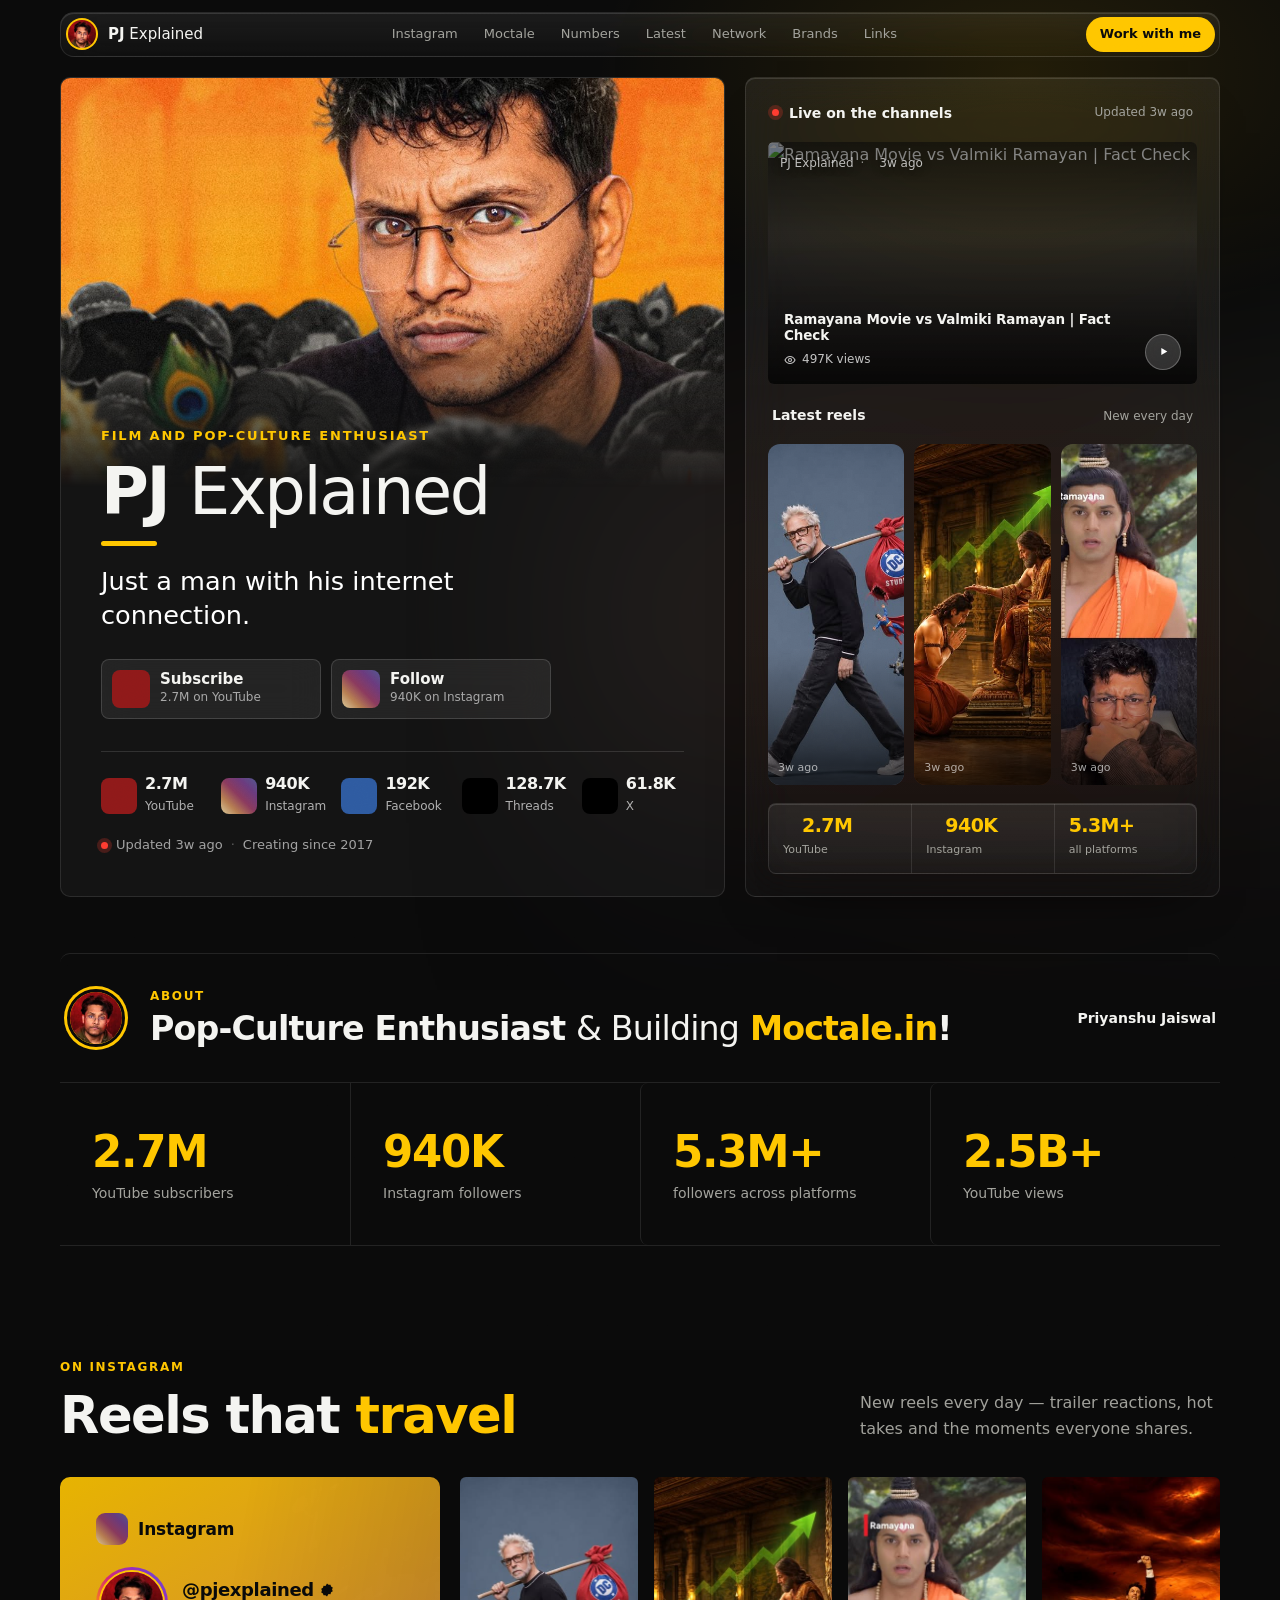
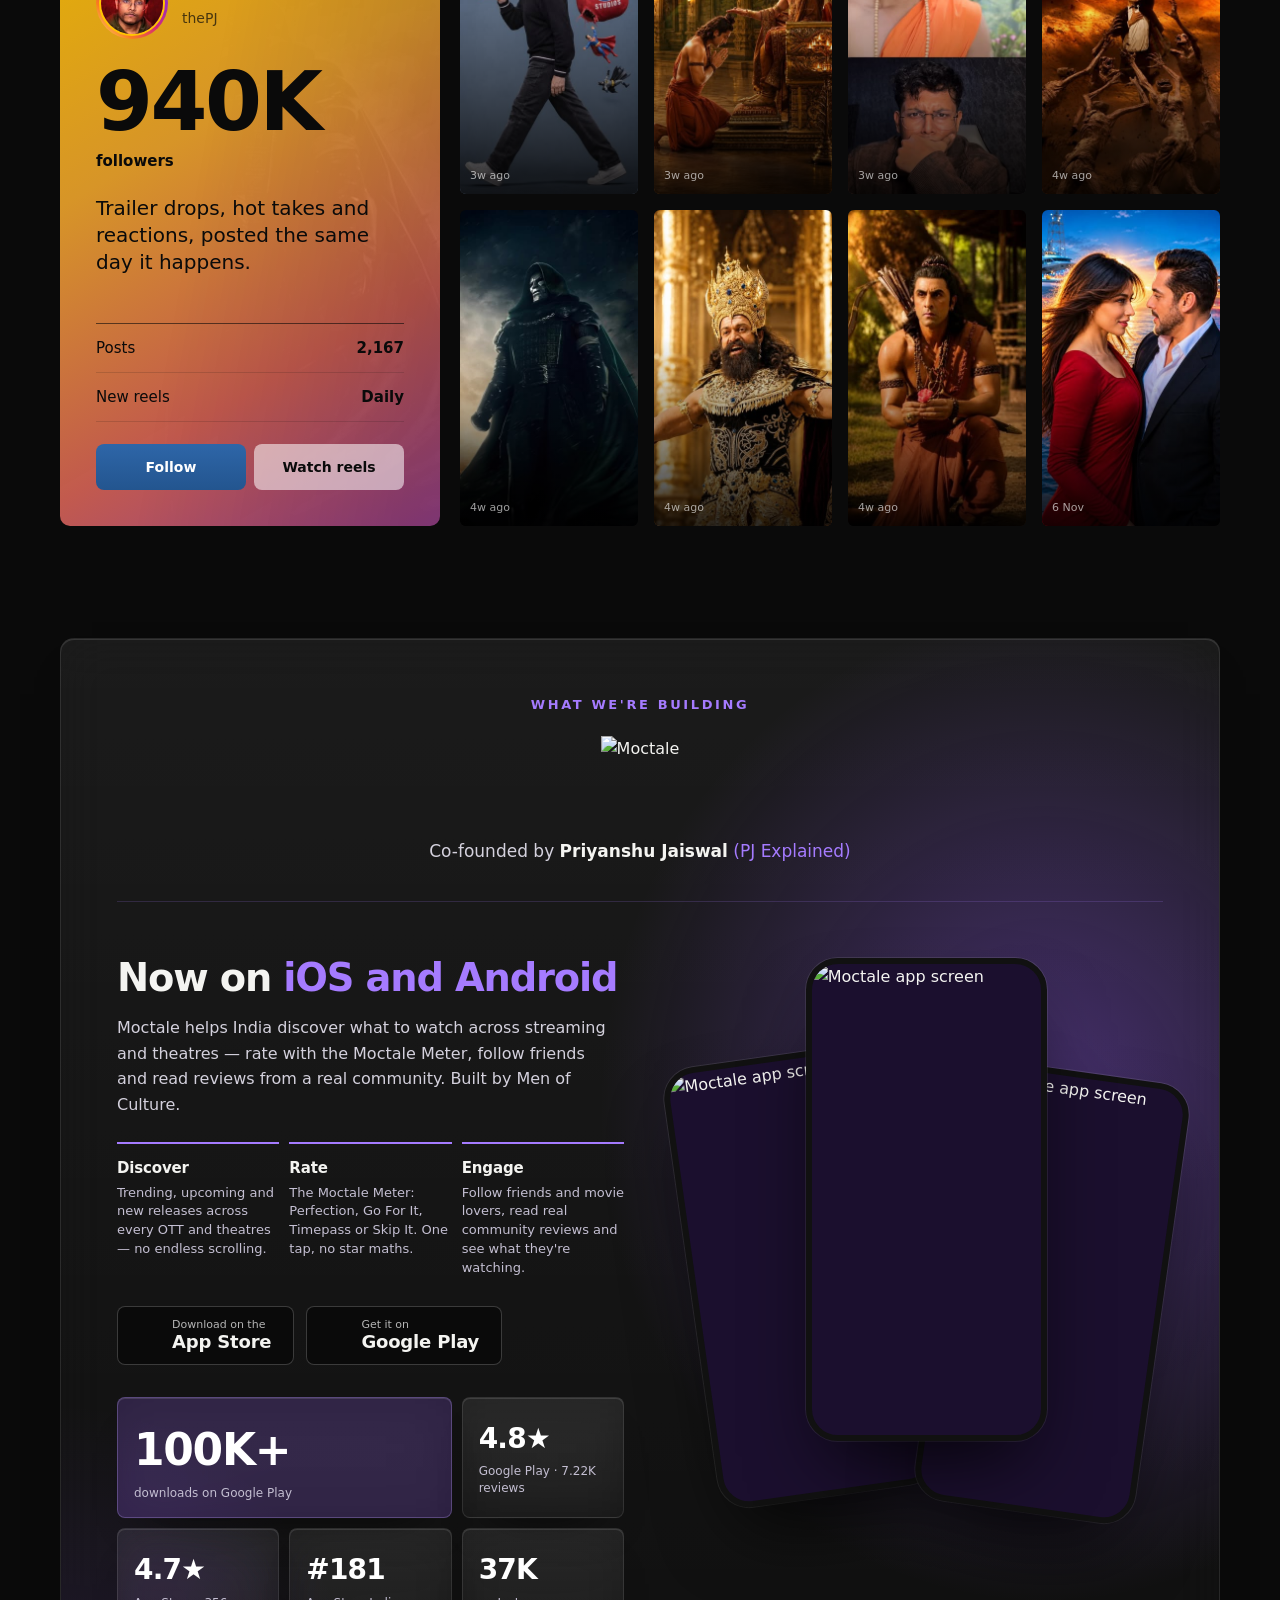
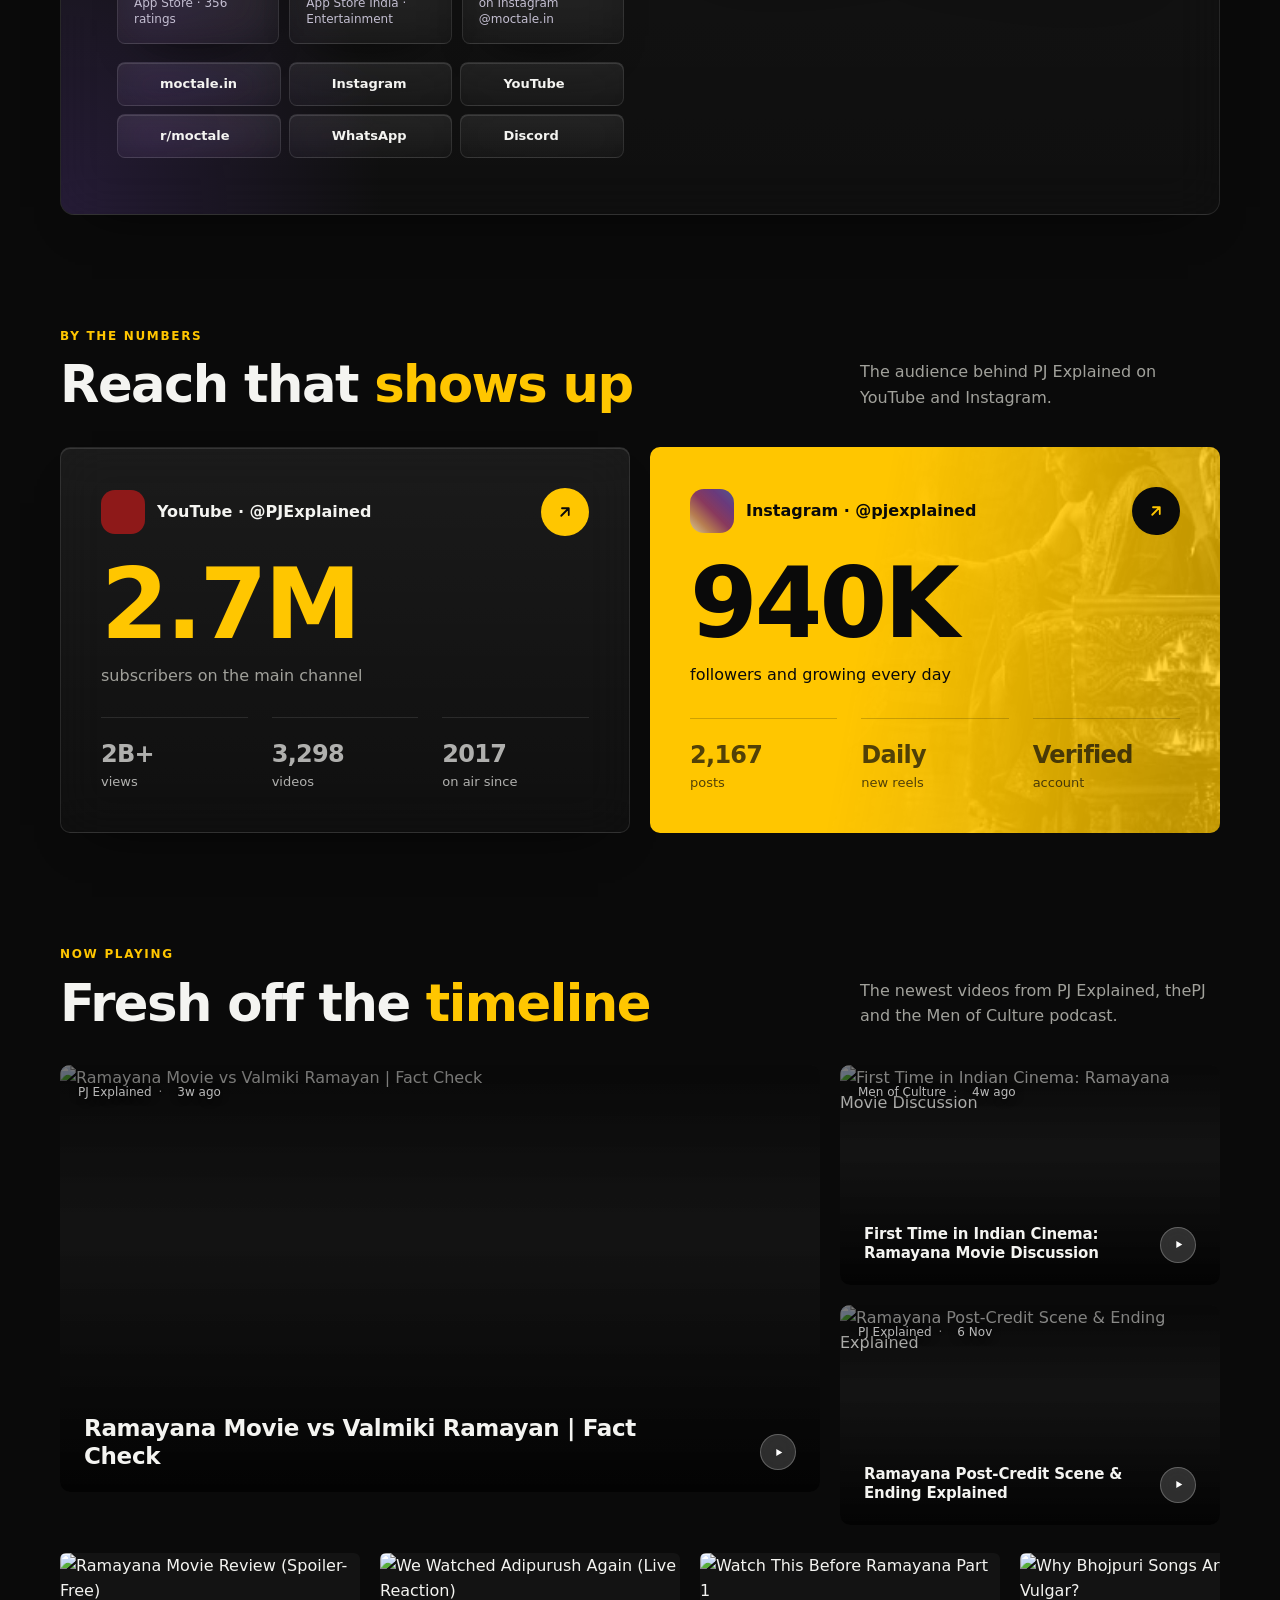
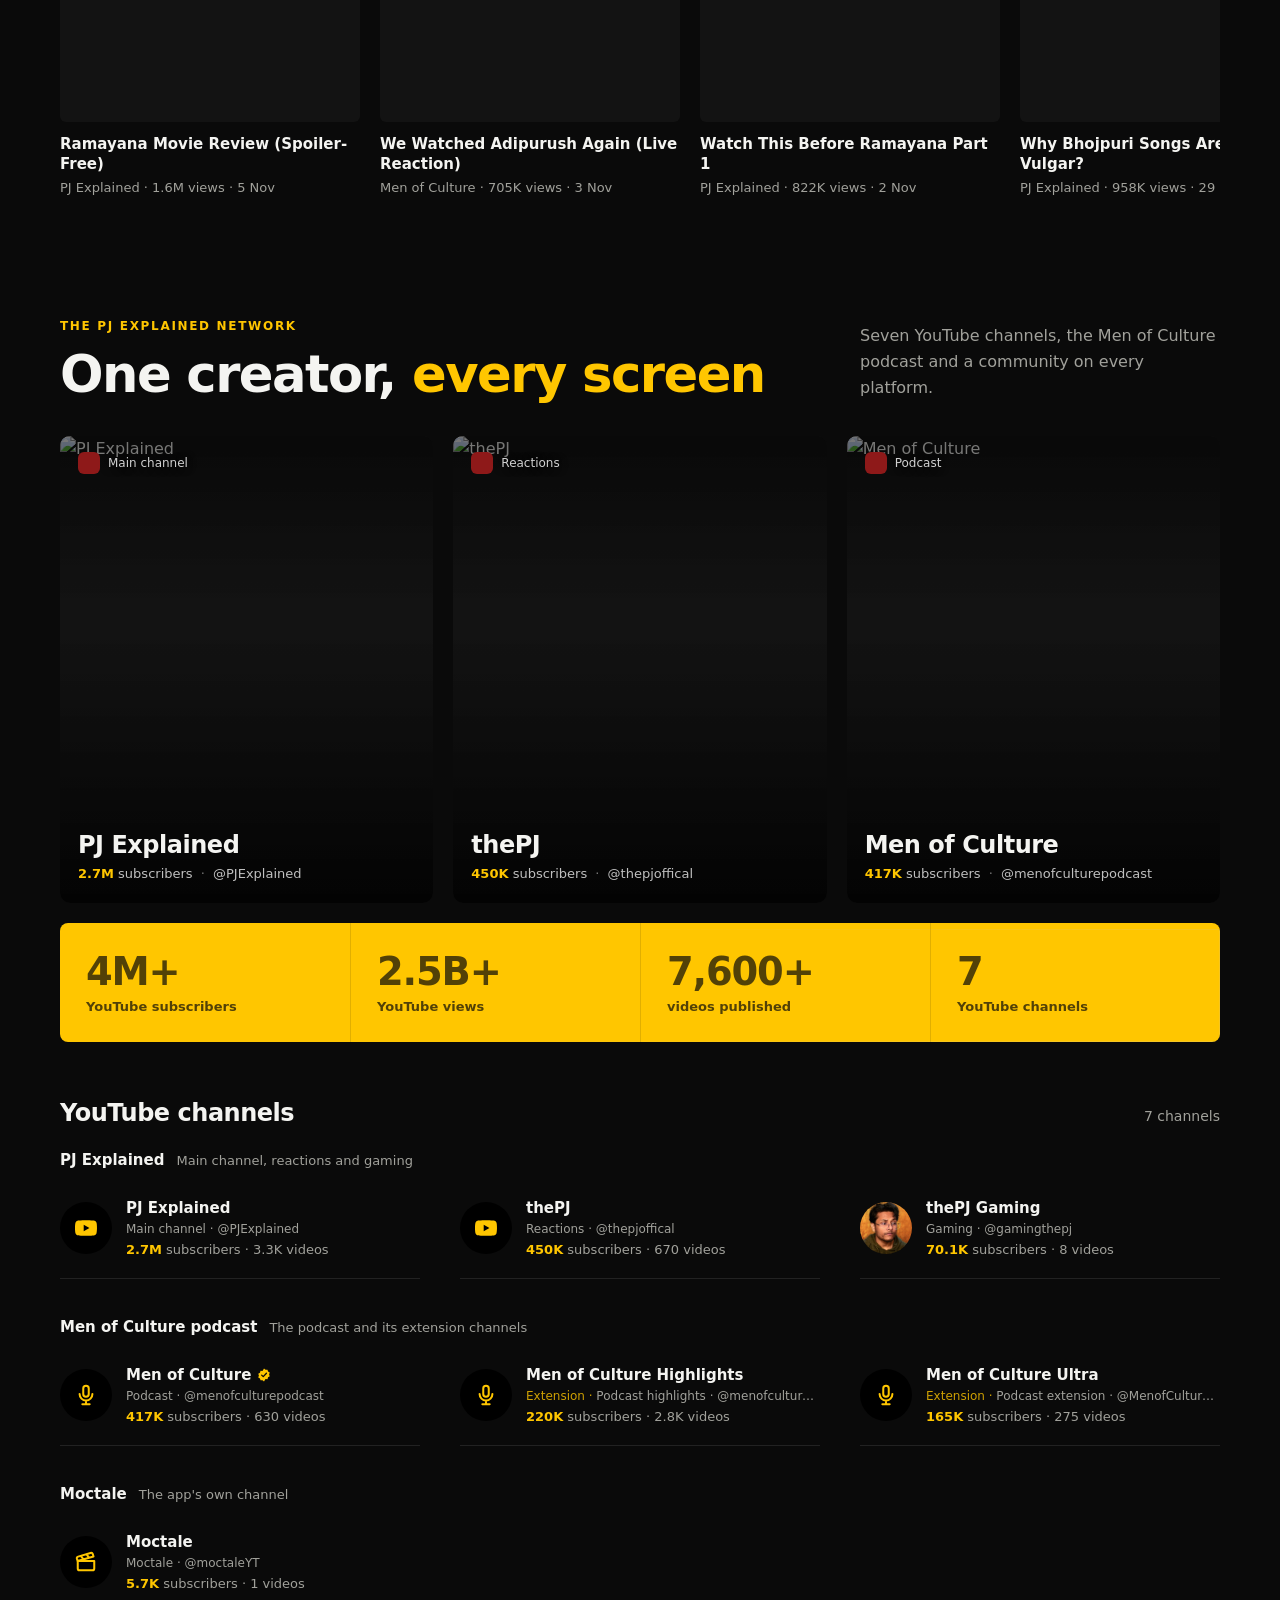
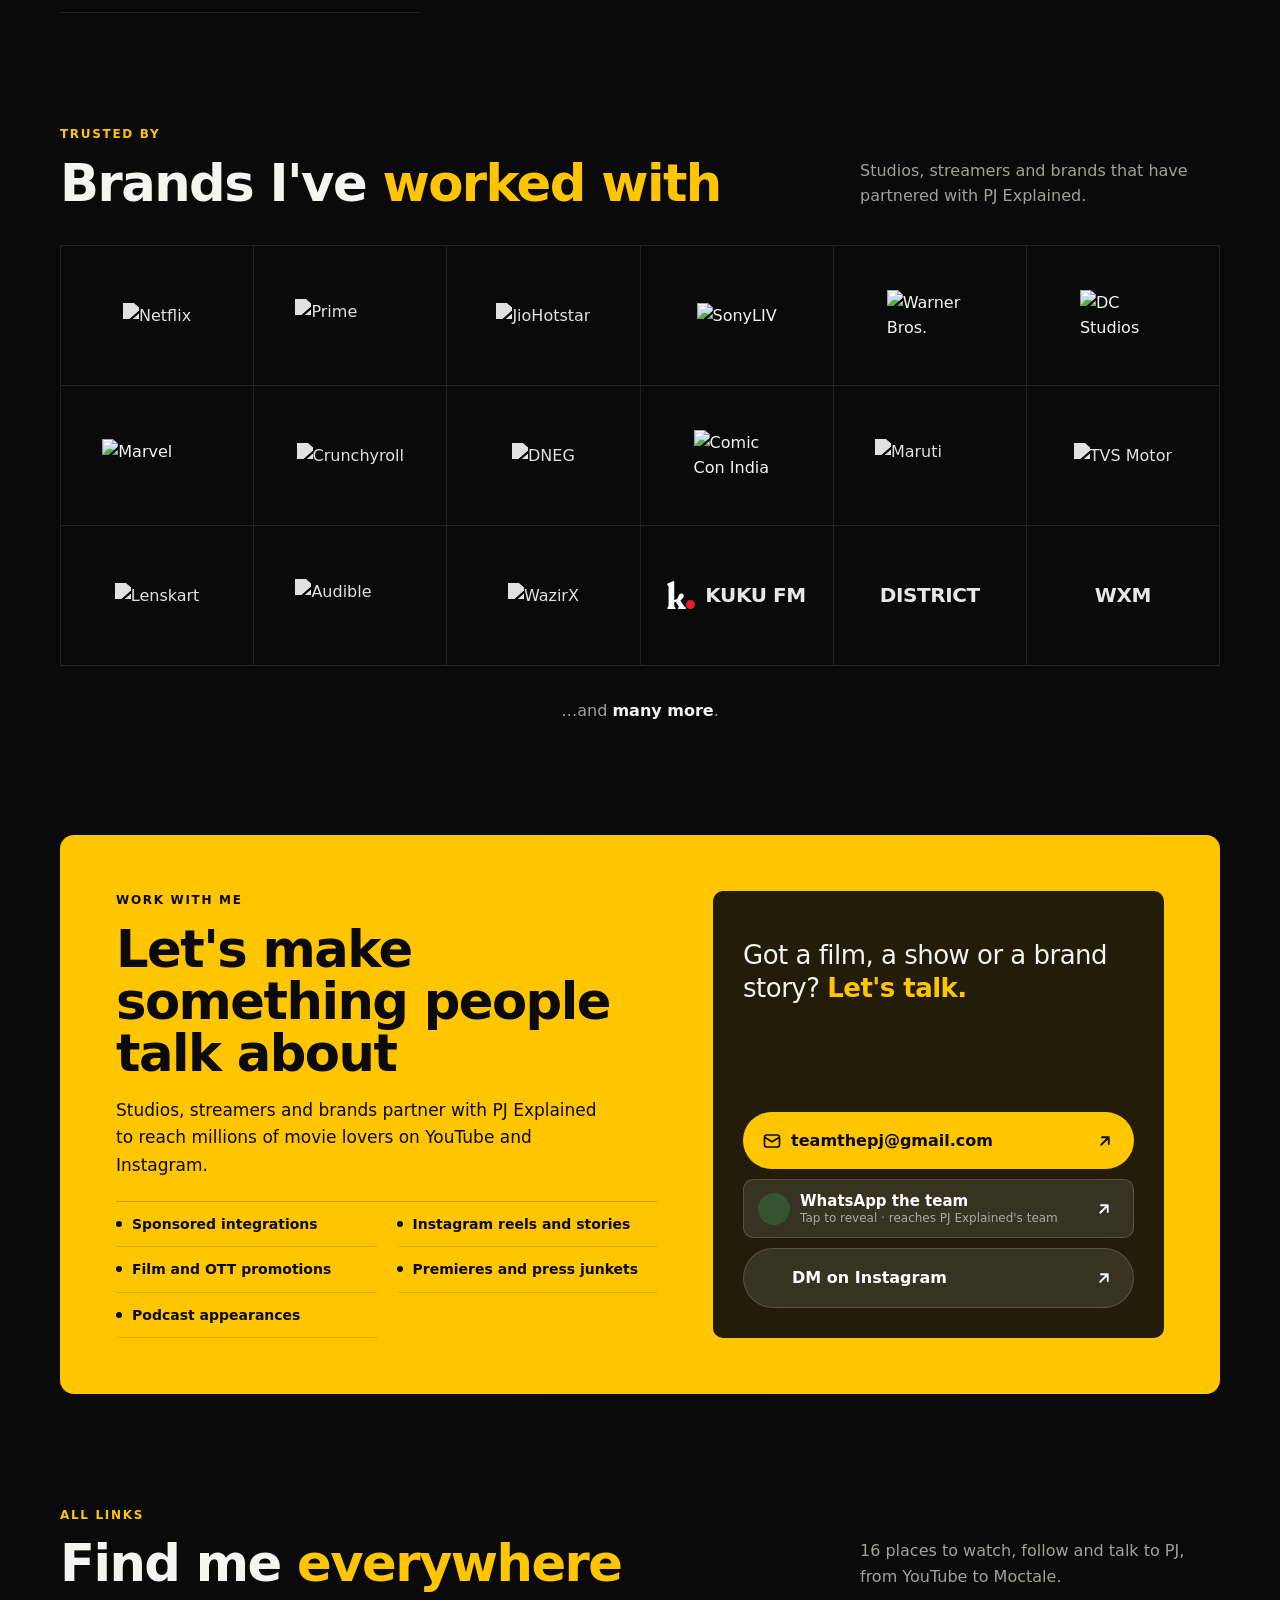
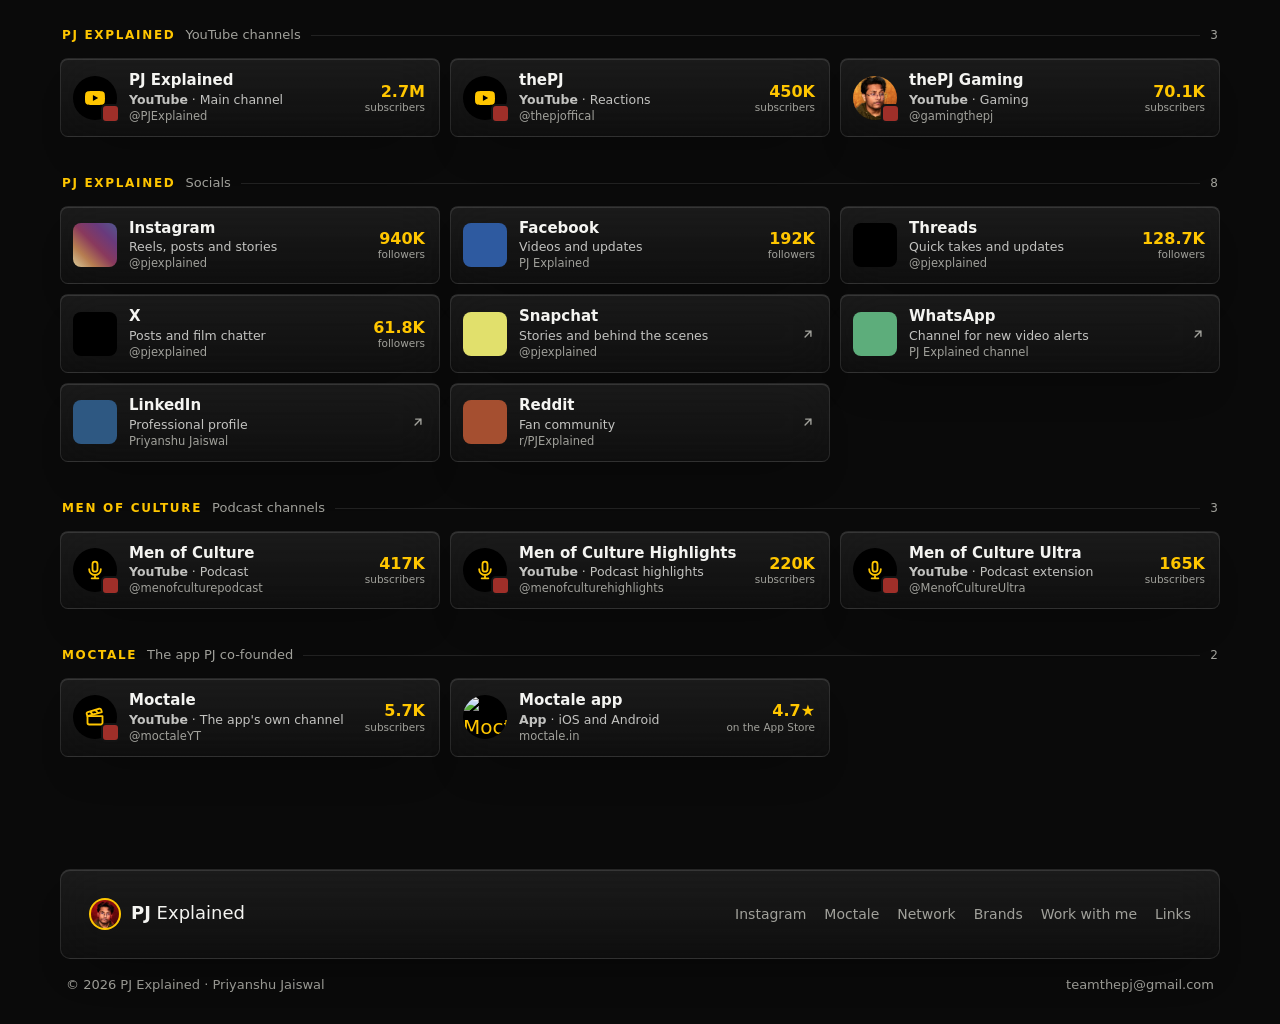
==== commit 2a588a27: "Update numbers, latest videos and reels - YouTube: subscribers, views and video counts for all 7 cha" ====
--- a/index.html
+++ b/index.html
@@ -4,7 +4,7 @@
 <meta charset="utf-8">
 <meta name="viewport" content="width=device-width, initial-scale=1, viewport-fit=cover">
 <title>PJ Explained</title>
-<meta name="description" content="PJ Explained — Pop-Culture Enthusiast and building Moctale.in. 2.69M on YouTube, 934K on Instagram, 5.3M+ followers across platforms.">
+<meta name="description" content="PJ Explained — Pop-Culture Enthusiast and building Moctale.in. 2.7M on YouTube, 940K on Instagram, 5.3M+ followers across platforms.">
 <meta name="theme-color" content="#0a0a0a">
 <meta property="og:title" content="PJ Explained">
 <meta property="og:description" content="Pop-Culture Enthusiast & Building Moctale.in!">
